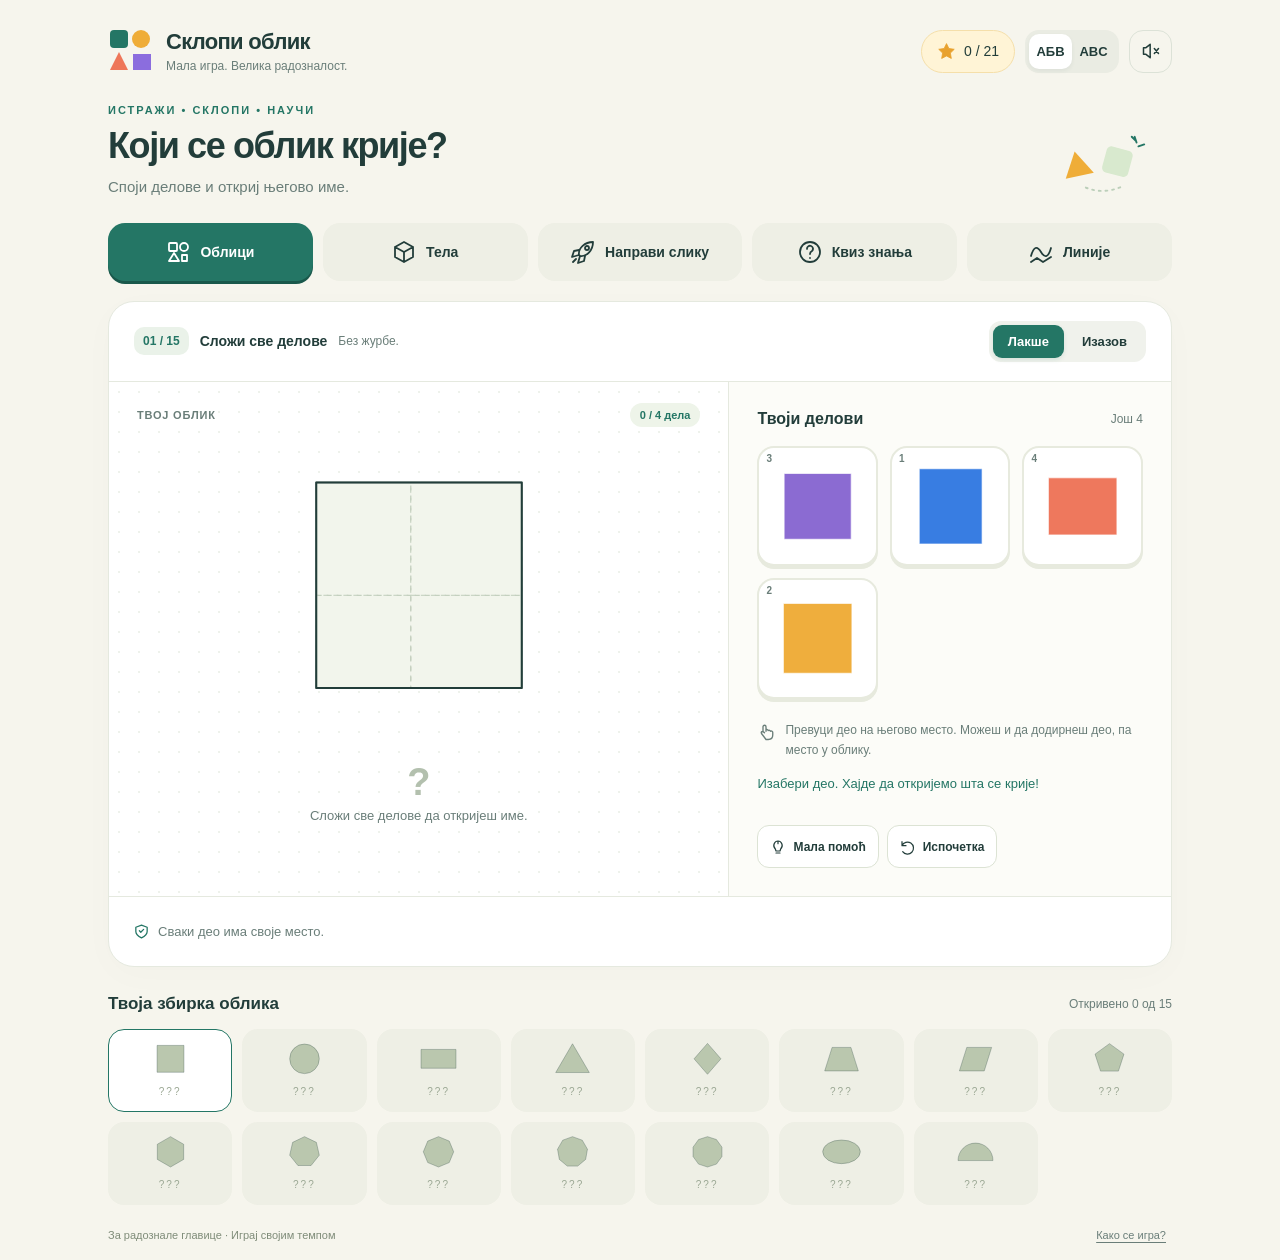
==== Sklopi_oblik-new.html @ e2ea2c1a "Add files via upload" ====
<!doctype html>
<html lang="sr-Cyrl">
<head>
  <meta charset="utf-8">
  <meta name="viewport" content="width=device-width,initial-scale=1,viewport-fit=cover">
  <meta name="theme-color" content="#f6f5ed">
  <meta name="description" content="Geometrijska igra na srpskom: 15 oblika, 6 tela, 110 slika za slaganje, igre sa linijama, crtanje i kviz znanja. Za telefon i računar.">
  <title>Sklopi oblik · Oblici, tela, linije i kviz</title>
  <style>
    :root{--ink:#223d3a;--muted:#6a7e79;--paper:#f6f5ed;--teal:#247665;--line:#e5e9df;--gold:#efad38;--white:#fff;--radius:26px;font-family:"Trebuchet MS",Arial,sans-serif;color:var(--ink);background:var(--paper);font-synthesis:none}
    *{box-sizing:border-box}body{margin:0;min-width:280px}button{font:inherit;cursor:pointer;color:inherit;border:0;-webkit-tap-highlight-color:transparent}button:disabled{cursor:default}button:focus-visible,[role="button"]:focus-visible{outline:3px solid #286cea;outline-offset:4px}button,input{-webkit-touch-callout:none}svg{overflow:visible}h1,h2,h3,p{margin:0}button svg{flex-shrink:0}.icon{width:20px;height:20px;fill:none;stroke:currentColor;stroke-width:1.8;stroke-linecap:round;stroke-linejoin:round}.shell{width:min(1120px,100%);margin:auto;padding:28px 28px 18px}.topbar{display:flex;align-items:center;gap:16px;justify-content:space-between}.brand{display:flex;align-items:center;gap:12px}.brand-mark{width:46px;height:46px}.brand strong{display:block;font-size:22px;letter-spacing:-.7px}.brand span{display:block;font-size:12px;color:var(--muted);margin-top:4px}.top-controls{display:flex;align-items:center;gap:10px}.collection-counter{display:flex;align-items:center;gap:8px;font-size:14px;background:#fff4d6;border:1px solid #f5dfaa;border-radius:30px;padding:11px 15px;white-space:nowrap}.collection-counter svg{width:19px;height:19px;fill:#e8a12e;stroke:#e8a12e}.language{display:flex;background:#eaece3;padding:4px;border-radius:14px}.language button{background:transparent;border-radius:10px;min-height:35px;min-width:43px;font-size:13px;font-weight:bold}.language button[aria-pressed="true"]{background:white;box-shadow:0 2px 4px #243e3910}.icon-btn{width:43px;height:43px;display:inline-flex;align-items:center;justify-content:center;background:transparent;border:1px solid #dce2d7;border-radius:14px}.icon-btn:hover{background:#e9ede2}.intro{display:flex;justify-content:space-between;align-items:flex-end;gap:20px;padding:30px 0 24px}.eyebrow{font-size:11px;font-weight:bold;text-transform:uppercase;letter-spacing:2px;color:var(--teal);margin-bottom:9px}.intro h1{font-size:36px;line-height:1.15;letter-spacing:-1.4px;font-weight:800}.intro p{font-size:15px;line-height:1.5;color:var(--muted);margin-top:10px}.small-doodle{width:112px;height:67px;margin-right:12px}.game{background:var(--white);border:1px solid var(--line);border-radius:var(--radius);box-shadow:0 8px 36px #23423805;overflow:hidden}.game-toolbar{display:flex;align-items:center;justify-content:space-between;gap:16px;padding:19px 25px;border-bottom:1px solid var(--line)}.level-info{display:flex;align-items:center;gap:11px;font-size:14px;font-weight:bold}.level-number{background:#eaf2e9;border-radius:10px;padding:7px 9px;font-size:12px;color:var(--teal)}.level-info span:last-child{color:var(--muted);font-size:12px;font-weight:normal}.difficulty{display:flex;background:#f0f2ec;padding:4px;border-radius:12px;gap:3px}.difficulty button{border-radius:9px;font-size:13px;padding:9px 15px;background:transparent;font-weight:bold}.difficulty button[aria-pressed="true"]{background:var(--teal);color:white;box-shadow:0 2px 4px #24766520}.play-grid{display:grid;grid-template-columns:1.4fr 1fr;min-height:434px}.board-side{position:relative;display:flex;align-items:center;flex-direction:column;padding:21px 28px 17px;background-image:radial-gradient(#c2cfb844 1px,transparent 1px);background-size:20px 20px}.board-top{align-self:stretch;display:flex;align-items:center;justify-content:space-between;font-size:11px;color:var(--muted);font-weight:bold;letter-spacing:.8px;text-transform:uppercase}.placed-count{letter-spacing:0;text-transform:none;color:var(--teal);background:#eef4e9;padding:6px 10px;border-radius:20px}.board-svg{display:block;width:min(100%,370px);height:auto;aspect-ratio:360/310;margin-top:4px;touch-action:none;user-select:none;-webkit-user-select:none;transition:transform .25s}.board-svg.solved{transform:scale(1.02)}.target-outline{fill:#f4f6ef;stroke:#93a59a;stroke-width:2;stroke-linejoin:round;vector-effect:non-scaling-stroke}.slot{stroke:#c4d0bf;stroke-width:1.3;stroke-dasharray:5 5;fill:#edf2e555;vector-effect:non-scaling-stroke;cursor:pointer;transition:fill .15s,stroke .15s}.slot.challenge{fill:transparent;stroke:transparent}.slot.hinted{fill:#ffd77666;stroke:#e0a02a;stroke-width:2.8;stroke-dasharray:5 4;animation:hintPulse .8s ease-in-out infinite}.slot:focus-visible{stroke:#286cea;stroke-width:3;stroke-dasharray:0;fill:#cce0fc70;outline:none}.placed-piece{stroke:#fff;stroke-width:1.8;stroke-linejoin:round;vector-effect:non-scaling-stroke;animation:tilePop .23s ease-out;pointer-events:none}.finished-outline{fill:none;stroke:var(--ink);stroke-width:2;stroke-linejoin:round;vector-effect:non-scaling-stroke;pointer-events:none}.reveal{min-height:91px;display:flex;align-items:center;justify-content:center;flex-direction:column;width:100%;text-align:center;gap:6px;padding:3px 0 4px}.reveal .question{font-size:38px;color:#b3c0ae;font-weight:bold;line-height:1}.reveal p{font-size:13px;color:var(--muted);line-height:1.4;max-width:310px}.reveal h2{font-size:28px;letter-spacing:1px;line-height:1.2;animation:reveal .35s ease-out}.reveal .bravo{color:var(--teal);font-size:12px;font-weight:bold}.tray-side{padding:24px;background:#fcfcf8;border-left:1px solid var(--line);display:flex;flex-direction:column}.tray-heading{display:flex;align-items:center;justify-content:space-between;gap:8px;margin-bottom:18px}.tray-heading h2{font-size:16px}.tray-heading span{font-size:12px;color:var(--muted)}.pieces{display:grid;grid-template-columns:repeat(3,minmax(0,1fr));gap:12px;align-content:start}.piece-card{position:relative;display:flex;align-items:center;justify-content:center;min-width:0;aspect-ratio:1;min-height:80px;background:#fff;border:2px solid #e7eade;border-radius:17px;box-shadow:0 3px 0 #e7eade;touch-action:none;user-select:none;-webkit-user-select:none;transition:border-color .15s,box-shadow .15s,transform .15s}.piece-card:hover{transform:translateY(-2px);border-color:#afc4ad}.piece-card.selected{border-color:var(--teal);box-shadow:0 0 0 3px #24766515}.piece-card.placed{border-style:dashed;background:#f1f4ec;box-shadow:none;opacity:.62}.piece-card.placed svg{width:28px;height:28px;color:var(--teal)}.piece-card svg{width:74%;height:74%;overflow:visible;pointer-events:none}.piece-label{position:absolute;left:7px;top:5px;font-size:10px;color:#a6b2a1}.tray-instruction{display:flex;align-items:flex-start;gap:10px;color:var(--muted);font-size:12px;line-height:1.65;margin-top:22px}.tray-instruction svg{margin-top:2px;width:18px;height:18px;flex-shrink:0}.live-message{font-size:13px;line-height:1.45;color:var(--teal);min-height:40px;margin-top:15px}.tray-actions{display:flex;align-items:center;gap:8px;margin-top:auto;padding-top:10px}.secondary{display:flex;align-items:center;justify-content:center;gap:7px;background:white;border:1px solid #dce3d4;border-radius:12px;padding:11px 12px;font-size:12px;font-weight:bold;min-height:43px}.secondary:hover{background:#f0f5e9}.secondary:disabled{opacity:.45}.secondary .icon{width:16px;height:16px}.next{display:flex;align-items:center;justify-content:center;gap:10px;font-weight:bold;color:white;background:var(--teal);border-radius:13px;padding:13px 19px;font-size:14px;box-shadow:0 3px 0 #19584b}.next:hover{background:#1b6656}.next[hidden]{display:none}.next:active{transform:translateY(2px);box-shadow:0 1px 0 #19584b}.game-bottom{display:flex;align-items:center;justify-content:space-between;padding:14px 24px;border-top:1px solid var(--line);gap:16px;min-height:70px}.game-bottom p{font-size:13px;color:var(--muted);display:flex;align-items:center;gap:8px}.game-bottom p .icon{width:17px;height:17px;color:var(--teal)}.collection{padding-top:27px}.collection-title{display:flex;align-items:center;justify-content:space-between;gap:15px;margin-bottom:15px}.collection-title h2{font-size:17px}.collection-title p{font-size:12px;color:var(--muted)}.shape-list{display:grid;grid-template-columns:repeat(8,minmax(0,1fr));gap:10px}.shape-button{background:#eeefe5;border:1.5px solid transparent;border-radius:16px;padding:10px 5px 9px;display:flex;flex-direction:column;align-items:center;gap:7px;position:relative;min-width:0;min-height:83px;transition:background .15s,border-color .15s,transform .15s}.shape-button:hover{background:#e4eadd;transform:translateY(-2px)}.shape-button.current{background:#fff;border-color:var(--teal)}.shape-button.completed{background:#e9f1e5}.shape-button .mini-shape{width:40px;height:35px;overflow:visible}.shape-button .shape-label{font-size:11px;white-space:nowrap}.shape-button:not(.completed) .shape-label{color:#9aa793;letter-spacing:2px}.shape-check{position:absolute;right:6px;top:5px;width:13px;height:13px;color:var(--teal)}footer{display:flex;align-items:center;justify-content:space-between;gap:12px;font-size:11px;color:#7f8c79;padding:23px 0 0}footer button{background:transparent;color:var(--muted);font-size:11px;text-decoration:underline;text-underline-offset:3px}.drag-ghost{position:fixed;pointer-events:none;z-index:50;filter:drop-shadow(0 9px 8px #263c3825);opacity:.96;will-change:left,top}.drag-ghost svg{display:block;width:100%;height:100%;overflow:visible}.confetti{position:fixed;z-index:60;pointer-events:none;inset:0;overflow:hidden}.confetti i{position:absolute;top:-25px;width:9px;height:15px;border-radius:3px;animation:confettiFall 1.7s ease-in forwards;opacity:0}dialog{border:1px solid var(--line);border-radius:24px;padding:26px;width:min(430px,calc(100% - 32px));color:var(--ink);background:var(--paper);box-shadow:0 25px 70px #20372e30}dialog::backdrop{background:#203d3955;backdrop-filter:blur(3px)}dialog h2{font-size:23px;letter-spacing:-.5px;margin-bottom:17px}dialog p{font-size:14px;line-height:1.75;color:var(--muted);margin-bottom:13px}dialog strong{color:var(--ink)}dialog .next{width:100%;margin-top:19px}.sr-only{position:absolute;width:1px;height:1px;padding:0;margin:-1px;overflow:hidden;clip:rect(0,0,0,0);white-space:nowrap;border:0}[hidden]{display:none!important}
    @keyframes tilePop{from{opacity:.4}to{opacity:1}}@keyframes reveal{from{opacity:0;transform:translateY(7px)}to{opacity:1;transform:translateY(0)}}@keyframes hintPulse{50%{fill:#ffc14c99}}@keyframes confettiFall{0%{opacity:1;transform:translateY(0) rotate(0)}90%{opacity:1}100%{opacity:0;transform:translateY(100vh) rotate(440deg)}}
    @media(min-width:940px){.pieces{grid-template-columns:repeat(3,minmax(0,1fr))}.tray-side{padding:28px}.piece-card{min-height:90px}}
    @media(max-width:820px){.shell{padding:20px 20px 16px}.intro h1{font-size:30px}.play-grid{grid-template-columns:1.25fr 1fr}.board-side{padding:17px 18px 12px}.tray-side{padding:20px 18px}.pieces{grid-template-columns:repeat(2,minmax(0,1fr));gap:10px}.piece-card{max-height:88px;min-height:70px}.tray-instruction{margin-top:17px}.shape-list{grid-template-columns:repeat(5,minmax(0,1fr))}.shape-label{font-size:10px}}
    @media(max-width:590px){.shell{padding:16px 12px 14px}.topbar{gap:8px;align-items:center}.brand{gap:8px}.brand-mark{width:35px;height:35px}.brand strong{font-size:18px}.brand span{font-size:10px}.top-controls{gap:5px}.collection-counter{display:none}.language{padding:3px;border-radius:11px}.language button{font-size:11px;min-width:32px;min-height:30px}.icon-btn{width:35px;height:36px;border-radius:11px}.intro{padding:22px 3px 18px;gap:8px}.intro h1{font-size:27px;letter-spacing:-.8px}.intro p{font-size:12px;margin-top:8px}.eyebrow{font-size:9px;margin-bottom:7px;letter-spacing:1.5px}.small-doodle{width:65px;height:52px;margin:0;flex-shrink:0}.game{border-radius:21px}.game-toolbar{padding:13px 13px;gap:6px}.level-info{font-size:12px;gap:7px}.level-info span:last-child{display:none}.level-number{font-size:10px;padding:6px 7px}.difficulty button{font-size:11px;padding:8px 10px}.play-grid{grid-template-columns:1fr;min-height:0}.board-side{padding:10px 17px 4px}.board-top{font-size:9px}.placed-count{font-size:10px;padding:4px 8px}.board-svg{width:min(100%,300px);margin-top:-4px}.reveal{min-height:76px;padding-bottom:8px}.reveal h2{font-size:24px}.reveal p{font-size:11px;max-width:285px}.reveal .question{font-size:29px}.reveal .bravo{font-size:11px}.tray-side{padding:13px 13px 11px;border-left:0;border-top:1px solid var(--line)}.tray-heading{margin-bottom:11px}.tray-heading h2{font-size:13px}.tray-heading span{font-size:10px}.pieces{grid-template-columns:repeat(4,minmax(0,1fr));gap:8px}.pieces.six{grid-template-columns:repeat(3,minmax(0,1fr))}.piece-card{min-height:58px;max-height:78px;border-radius:13px;aspect-ratio:1.15}.pieces.six .piece-card{aspect-ratio:1.6;max-height:66px}.piece-card svg{width:71%;height:71%}.tray-instruction{display:none}.live-message{font-size:11px;min-height:28px;margin-top:11px}.tray-actions{padding-top:0;margin-top:0}.secondary{min-height:35px;font-size:11px;padding:8px 11px}.game-bottom{min-height:53px;padding:10px 13px}.game-bottom p{font-size:11px}.next{padding:11px 14px;font-size:12px}.collection{padding:21px 2px 0}.collection-title{gap:7px;margin-bottom:12px}.collection-title h2{font-size:14px}.collection-title p{font-size:10px}.shape-list{grid-template-columns:repeat(5,minmax(0,1fr));gap:6px}.shape-button{border-radius:12px;min-height:72px;padding:9px 1px 8px;gap:5px}.shape-button .mini-shape{width:31px;height:29px}.shape-button .shape-label{font-size:8px}.shape-check{width:10px;height:10px;right:4px;top:4px}footer{padding-top:19px;font-size:9px}footer button{font-size:10px}}
    @media(prefers-reduced-motion:reduce){*,*::before,*::after{animation:none!important;transition:none!important}.confetti{display:none}}

    .activity-nav{display:grid;grid-template-columns:repeat(5,minmax(0,1fr));gap:10px;margin-bottom:20px}.activity-button{display:flex;align-items:center;justify-content:center;gap:10px;min-height:58px;background:#eeefe5;border:1.5px solid transparent;border-radius:17px;font-size:14px;font-weight:bold;transition:background .15s,transform .15s}.activity-button .icon{width:24px;height:24px}.activity-button:hover{background:#e3e9dc;transform:translateY(-2px)}.activity-button[aria-pressed="true"]{background:var(--teal);color:white;box-shadow:0 3px 0 #19584b}.toolbar-right{display:flex;align-items:center;gap:10px}.mix-button{background:#fff5da;border-color:#efdfaf;color:#805e22}.shape-list{grid-template-columns:repeat(8,minmax(0,1fr))}.shape-button .mini-shape{width:43px;height:39px}.shape-button .shape-label{white-space:normal;text-align:center;font-size:10px;line-height:1.25}.picture-goal{border:1px solid #e0e7d9;background:#eef3e9;border-radius:14px;padding:8px 13px;display:flex;gap:10px;align-items:center;justify-content:space-between;margin-bottom:15px;font-size:12px;font-weight:bold;color:var(--teal)}.goal-art{width:84px;height:72px;flex-shrink:0;display:block}.picture-goal.concealed:not(.show-goal) .goal-art{display:none}.picture-goal:not(.concealed) #previewToggle{display:none}.picture-goal.concealed [data-text="preview"]{display:none}.picture-goal.show-goal{flex-wrap:wrap}.picture-goal .secondary{font-size:11px;min-height:33px;padding:7px 10px}.named-pieces .piece-card{padding-bottom:20px;min-height:90px;aspect-ratio:1.15}.part-name{position:absolute;bottom:6px;left:2px;right:2px;font-size:9px;font-weight:bold;text-align:center;line-height:1.2;color:#6b7b64}.piece-label{color:#6a7e79;font-weight:bold}.picture-board .target-outline{fill:#e8eee3;stroke:none}.picture-board .finished-outline{display:none}.piece-card.placed .part-name{display:none}.board-side:has(.picture-board) .reveal{min-height:109px}.reveal p{max-width:360px}.activity-button:focus-visible{outline-offset:3px}.quiz-panel{background:white;border:1px solid var(--line);border-radius:26px;overflow:hidden;box-shadow:0 8px 36px #23423805}.quiz-toolbar{padding:20px 27px;display:flex;align-items:center;justify-content:space-between;gap:12px;font-size:14px;font-weight:bold}.quiz-score{font-size:12px;font-weight:normal;color:var(--muted)}.quiz-meter-track{height:5px;background:#edf1e7}.quiz-meter{height:100%;width:0;background:var(--teal);transition:width .2s}.quiz-body{padding:30px 32px 25px}.quiz-question{font-size:24px;line-height:1.4;letter-spacing:-.5px;max-width:760px;margin:auto;text-align:center}.quiz-question:focus{outline:none}.quiz-workspace{display:grid;grid-template-columns:260px 1fr;gap:36px;align-items:center;max-width:820px;margin:25px auto}.quiz-illustration{padding:18px;border:1px solid #e5ebde;border-radius:24px;background:radial-gradient(#c2cfb844 1px,transparent 1px) 0 0/18px 18px #f6f8f1}.quiz-illustration svg{width:100%;height:auto;display:block;aspect-ratio:360/310}.quiz-workspace:has(.quiz-illustration[hidden]){grid-template-columns:1fr;max-width:650px}.quiz-options{display:grid;gap:11px}.quiz-option{background:#fbfcf8;display:flex;align-items:center;gap:12px;border:2px solid #e4e9dc;border-radius:14px;text-align:left;padding:14px 15px;font-weight:bold;font-size:14px;min-height:60px;line-height:1.35}.quiz-option:hover:not(:disabled){border-color:var(--teal);background:#f0f5e9}.answer-letter{display:flex;align-items:center;justify-content:center;width:29px;height:29px;border-radius:9px;flex-shrink:0;color:#809274;background:#edf1e5;font-size:12px}.quiz-option.tried{background:#fff6ed;border-color:#ead6c1;color:#897360}.quiz-option.correct{background:#eaf5e7;border-color:#73a787}.quiz-option.correct .answer-letter{color:white;background:var(--teal)}.quiz-option .icon{margin-left:auto;color:var(--teal)}.quiz-feedback,.quiz-hint-text{max-width:820px;margin:12px auto 0;border-radius:14px;padding:14px 18px;font-size:14px;line-height:1.65;color:#806339;background:#fff6e4;border:1px solid #f0dfb8}.quiz-feedback.success{color:#275a47;background:#edf6e8;border-color:#d1e5c7}.quiz-hint-text{color:#5d7155;background:#f4f7ee;border-color:#e0e8d5}.quiz-actions{display:flex;justify-content:space-between;gap:15px;max-width:820px;margin:23px auto 0;min-height:44px}.quiz-summary{text-align:center;padding:30px 28px 24px}.quiz-medal{display:flex;align-items:center;justify-content:center;background:#fff1c7;color:#d39a21;width:80px;height:80px;border-radius:50%;font-size:45px;margin:0 auto 22px;box-shadow:0 0 0 7px #fff9e9}.quiz-summary h2{font-size:28px;letter-spacing:-.7px}.quiz-result{font-size:70px;font-weight:bold;color:var(--teal);letter-spacing:-3px;margin-top:17px;line-height:1.3}.quiz-result span{font-size:28px;color:#a3b39a;letter-spacing:0}.quiz-summary p{font-size:14px;line-height:1.6;color:var(--muted)}.quiz-reassurance{max-width:390px;margin:17px auto}.quiz-summary small{font-size:12px;color:var(--teal)}.quiz-new{margin:3px auto 28px}.quiz-note{padding:18px 24px;text-align:center;font-size:11px;color:var(--muted);line-height:1.5;border-top:1px solid var(--line);background:#fcfcf8}
    @media(max-width:820px){.activity-nav{gap:8px}.activity-button{font-size:12px;gap:7px;min-height:54px}.shape-list{grid-template-columns:repeat(5,minmax(0,1fr))}.toolbar-right{gap:7px}.mix-button{font-size:11px;padding:9px 10px}.quiz-workspace{grid-template-columns:210px 1fr;gap:22px}.quiz-body{padding:27px 24px 24px}.quiz-question{font-size:22px}}
    @media(max-width:590px){.activity-nav{grid-template-columns:repeat(2,minmax(0,1fr));gap:7px;margin-bottom:14px}.activity-button{min-height:45px;border-radius:13px;justify-content:flex-start;padding:10px 14px;font-size:12px}.activity-button .icon{width:20px;height:20px}.game-toolbar{flex-wrap:wrap;row-gap:10px}.toolbar-right{margin-left:auto}.mix-button{min-height:34px;font-size:10px;padding:8px 9px}.picture-goal{padding:6px 11px;margin-bottom:10px;font-size:11px}.goal-art{width:64px;height:52px}.named-pieces .piece-card{min-height:72px;max-height:85px;padding-bottom:18px;aspect-ratio:1.3}.part-name{font-size:8px;bottom:6px}.named-pieces .piece-card svg{height:66%;width:70%}.board-side:has(.picture-board) .reveal{min-height:99px}.reveal p{font-size:11px}.shape-button .shape-label{font-size:8px}.shape-button .mini-shape{width:33px;height:30px}.quiz-panel{border-radius:21px}.quiz-toolbar{padding:16px 16px;font-size:12px}.quiz-score{font-size:10px}.quiz-body{padding:22px 15px 18px}.quiz-question{font-size:19px;letter-spacing:-.3px;line-height:1.4}.quiz-workspace{grid-template-columns:1fr;gap:18px;margin:18px auto}.quiz-illustration{width:180px;margin:auto;padding:11px;border-radius:18px}.quiz-options{grid-template-columns:repeat(2,minmax(0,1fr));gap:8px}.quiz-option{padding:10px 8px;min-height:67px;gap:7px;font-size:11px;align-items:flex-start}.answer-letter{width:23px;height:23px;font-size:10px;border-radius:7px}.quiz-option .icon{width:16px;height:16px}.quiz-option>span:nth-child(2){align-self:center;min-width:0}.quiz-feedback,.quiz-hint-text{font-size:12px;padding:12px 14px;line-height:1.6}.quiz-actions{margin-top:18px}.quiz-summary{padding:24px 19px 20px}.quiz-summary h2{font-size:23px}.quiz-summary p{font-size:12px}.quiz-result{font-size:62px}.quiz-note{font-size:10px;padding:13px}.intro{padding-top:20px;padding-bottom:17px}}
    @media(max-width:340px){.quiz-options{grid-template-columns:1fr}.quiz-option{min-height:49px}.activity-button{font-size:11px;padding:9px 10px;gap:7px}.difficulty button{padding:8px}.brand span{max-width:122px}.named-pieces .part-name{font-size:7px}}

    .library-controls{display:flex;align-items:center;gap:12px;flex-wrap:wrap;margin:0 0 17px}.library-controls select{font:inherit;font-size:13px;min-height:43px;max-width:100%;border:1px solid #dce3d4;border-radius:12px;padding:9px 32px 9px 14px;color:var(--ink);background:white}.library-controls p{margin-left:auto;font-size:12px;color:var(--muted)}.library-controls [aria-pressed="true"]{background:var(--teal);color:white}.picture-kind{font-size:9px;color:var(--teal);letter-spacing:0}.shape-button:has(.picture-mini){min-height:119px;gap:5px}.shape-button .picture-mini{width:66px;height:57px}.shape-button:has(.picture-mini) .shape-label{white-space:normal;line-height:1.35;letter-spacing:0;min-height:26px;display:flex;align-items:center;justify-content:center;text-align:center;font-size:10px}.more-pictures{margin:18px auto 0}.picture-library select:focus-visible{outline:3px solid #286cea;outline-offset:3px}@media(max-width:590px){.shape-list:has(.picture-mini){grid-template-columns:repeat(3,minmax(0,1fr))}.library-controls{gap:8px}.library-controls select{font-size:12px;flex:1;min-width:125px}.library-controls .secondary{font-size:10px;flex:1}.library-controls p{width:100%;margin-left:0}.shape-button:has(.picture-mini){min-height:115px}.shape-button .picture-mini{width:63px;height:54px}.shape-button:has(.picture-mini) .shape-label{font-size:9px}}

    .lines-panel{background:white;border:1px solid var(--line);border-radius:26px;overflow:hidden;box-shadow:0 8px 36px #23423805}.line-tabs{display:grid;grid-template-columns:repeat(3,minmax(0,1fr));gap:8px;padding:18px 22px;border-bottom:1px solid var(--line);background:#fcfcf8}.line-tab{min-height:48px;background:#edf0e6;border-radius:13px;font-size:14px;font-weight:bold;display:flex;align-items:center;justify-content:center;gap:9px}.line-tab[aria-pressed="true"]{background:var(--teal);color:white}.line-tab .icon{width:20px;height:20px}.line-quiz-toolbar{display:flex;justify-content:space-between;gap:12px;padding:22px 28px 0;font-size:13px}.line-quiz-toolbar span{color:var(--muted);font-size:12px}.line-recognition-body{padding:20px 28px}.line-question{font-size:23px;line-height:1.4;text-align:center;letter-spacing:-.4px}.line-question:focus{outline:none}.line-recognition-grid{display:grid;grid-template-columns:270px 1fr;gap:32px;align-items:center;max-width:830px;margin:23px auto}.line-example{border-radius:22px;background:radial-gradient(#b6c7b555 1px,transparent 1px) 0 0/20px 20px #f4f7ed;border:1px solid #e3e9db;padding:12px}.line-example svg{display:block;width:100%;height:auto;aspect-ratio:360/310}.line-quiz-options{display:grid;gap:10px}.line-quiz-options .quiz-option{justify-content:center;text-align:center}.line-quiz-actions{display:flex;justify-content:space-between;gap:14px;max-width:830px;margin:auto}.line-feedback{margin:0 22px 20px;padding:13px 17px;font-size:14px;line-height:1.6;border-radius:13px;border:1px solid #f0dfb8;color:#806339;background:#fff6e4}.line-feedback.success{background:#edf6e8;border-color:#d1e5c7;color:#275a47}.line-quiz-done{padding:30px;text-align:center}.line-medal{font-size:42px;color:#d39a21;margin-bottom:12px}.line-quiz-done h2{font-size:25px;margin-bottom:15px}.line-quiz-done strong{font-size:55px;color:var(--teal)}.line-quiz-done p{font-size:14px;color:var(--muted);margin:12px auto;max-width:430px;line-height:1.6}.line-new-round{margin:0 auto 24px}.line-task-header{display:flex;justify-content:space-between;align-items:center;padding:20px 25px 0;gap:15px}.line-task-header h2{font-size:20px;line-height:1.4}.line-task-header span{font-size:12px;color:var(--teal);white-space:nowrap;background:#eef4e9;border-radius:20px;padding:8px 12px}.line-connect-body{display:grid;grid-template-columns:1.3fr 1fr;gap:28px;padding:24px 28px;align-items:center}.line-board{width:100%;height:auto;aspect-ratio:360/310;display:block;touch-action:none;user-select:none;-webkit-user-select:none;overflow:hidden;border:1px solid #e0e7d9;border-radius:22px;background:radial-gradient(#b6c7b555 1px,transparent 1px) 0 0/20px 20px #f6f8f1}.line-board:focus-visible{outline:3px solid #286cea;outline-offset:4px}.connect-node{cursor:pointer}.connect-node circle:last-of-type{fill:#879d87;stroke:white;stroke-width:2}.connect-node.current circle:last-of-type{fill:#ee785d;stroke:#fff1cc;stroke-width:5}.connect-node.armed circle:last-of-type{fill:var(--gold)}.connect-node text{font:600 15px "Trebuchet MS",Arial,sans-serif;fill:var(--ink);pointer-events:none}.connect-node:focus-visible{outline:none}.connect-node:focus-visible circle:last-of-type{stroke:#286cea;stroke-width:4}.line-connect-note{line-height:1.7;font-size:15px}.line-connect-note .next{margin-top:23px}.line-connect-note p{color:var(--muted);margin-top:15px;font-size:12px}.line-draw-body{display:grid;grid-template-columns:1.3fr 1fr;gap:25px;padding:24px 28px}.line-draw-caption{color:var(--muted);font-size:12px;line-height:1.65;margin-top:14px}.draw-controls{display:flex;flex-direction:column;gap:17px;min-width:0}.draw-controls h3{font-size:13px;margin-bottom:8px}.line-task-hint{font-size:14px;line-height:1.65;color:var(--muted);padding:13px 15px;background:#fff8e7;border:1px solid #f2e7c6;border-radius:13px}.line-tools{display:grid;grid-template-columns:repeat(2,minmax(0,1fr));gap:8px}.line-tools button{background:#f1f4eb;border:1.5px solid #dfe6d8;border-radius:12px;font-size:13px;font-weight:bold;padding:10px;min-height:45px}.line-tools button[aria-pressed="true"]{background:var(--teal);color:white;border-color:var(--teal)}.line-colors{display:flex;gap:12px;align-items:center}.line-colors button{width:43px;height:43px;background:var(--swatch);border:6px solid white;border-radius:50%;box-shadow:0 0 0 1px #dce3d4}.line-colors button[aria-pressed="true"]{box-shadow:0 0 0 3px var(--ink)}.draw-edit-actions{display:grid;grid-template-columns:repeat(2,minmax(0,1fr));gap:8px}.draw-main-actions{display:flex;gap:9px;flex-wrap:wrap;margin-top:auto}.draw-main-actions .next{flex:1;min-width:135px;flex-basis:100%}.draw-main-actions .secondary{flex:1}.draw-edit-actions .secondary{min-height:44px}.line-bottom{padding:15px 22px 18px;border-top:1px solid var(--line);background:#fcfcf8}.line-stats{font-size:11px;color:var(--muted);text-align:center;margin-bottom:14px}.line-bottom summary{font-size:13px;font-weight:bold;cursor:pointer;color:var(--teal)}.line-guide{display:grid;grid-template-columns:repeat(3,minmax(0,1fr));gap:12px;margin-top:15px}.line-guide article{padding:12px;background:#f0f4e9;border-radius:12px}.line-guide strong{font-size:12px}.line-guide p{font-size:11px;line-height:1.65;color:var(--muted);margin-top:6px}
    @media(max-width:820px){.line-recognition-grid{grid-template-columns:215px 1fr;gap:22px}.line-connect-body,.line-draw-body{grid-template-columns:1.15fr 1fr;gap:18px;padding:20px}.line-task-header h2{font-size:18px}.line-task-hint{font-size:12px}.line-connect-note{font-size:13px}.line-question{font-size:21px}}
    @media(max-width:590px){.activity-button[data-activity="lines"]{grid-column:1/-1;justify-content:center}.lines-panel{border-radius:21px}.line-tabs{gap:6px;padding:12px}.line-tab{min-height:48px;font-size:11px;gap:5px;padding:8px 4px}.line-tab .icon{width:17px;height:17px}.line-quiz-toolbar{padding:18px 16px 0;font-size:12px}.line-quiz-toolbar span{font-size:10px}.line-recognition-body{padding:18px 15px}.line-question{font-size:19px}.line-recognition-grid{grid-template-columns:1fr;gap:18px;margin:19px auto}.line-example{width:210px;max-width:100%;margin:auto;padding:8px}.line-quiz-options{grid-template-columns:repeat(2,minmax(0,1fr));gap:8px}.line-quiz-options .quiz-option{font-size:12px;align-items:center;min-height:68px}.line-connect-body,.line-draw-body{grid-template-columns:1fr;padding:18px 15px;gap:19px}.line-connect-note .next{width:100%;margin-top:15px}.line-connect-note p{margin-top:10px}.line-connect-note{font-size:13px}.line-task-header{padding:18px 16px 0;gap:10px;align-items:flex-start}.line-task-header h2{font-size:17px}.line-task-header span{font-size:10px;padding:6px 8px}.line-board{max-width:440px;margin:auto;border-radius:18px}.line-draw-caption{font-size:11px}.line-feedback{margin:0 15px 17px;font-size:12px;padding:12px 13px}.line-guide{grid-template-columns:repeat(2,minmax(0,1fr));gap:8px}.line-guide article{padding:10px}.line-quiz-done{padding:23px 16px}.line-quiz-done h2{font-size:22px}.line-quiz-done p{font-size:12px}.line-bottom{padding:15px}.line-stats{font-size:10px}.line-tools{grid-template-columns:repeat(4,minmax(0,1fr))}.line-tools button{font-size:11px;padding:9px 3px}.draw-controls{gap:15px}.draw-edit-actions .secondary{font-size:11px}}
    @media(max-width:340px){.line-tab .icon{display:none}.line-quiz-options{grid-template-columns:1fr}.line-quiz-options .quiz-option{min-height:47px}.line-task-header{flex-wrap:wrap}.line-tools{grid-template-columns:repeat(2,minmax(0,1fr))}}
  </style>
</head>
<body>
  <div class="shell">
    <header class="topbar">
      <div class="brand">
        <svg class="brand-mark" viewBox="0 0 46 46" aria-hidden="true"><rect x="2" y="2" width="18" height="18" rx="4" fill="#247665"/><circle cx="33" cy="11" r="9" fill="#efad38"/><path d="M2 42 11 24 20 42Z" fill="#ee7659"/><path d="M25 26H43V42H25Z" rx="3" fill="#8b6dde"/></svg>
        <div><strong data-text="brand">Склопи облик</strong><span data-text="brandSub">Мала игра. Велика радозналост.</span></div>
      </div>
      <div class="top-controls">
        <div class="collection-counter"><svg viewBox="0 0 24 24" aria-hidden="true"><path d="m12 2 3 6.2 6.8 1-4.9 4.8 1.2 6.8-6.1-3.2-6.1 3.2 1.2-6.8L2.2 9.2l6.8-1Z"/></svg><span id="topProgress">0 / 15</span></div>
        <div class="language" role="group" aria-label="Писмо"><button id="cyr" aria-pressed="true" title="Ћирилица">АБВ</button><button id="lat" aria-pressed="false" title="Latinica">ABC</button></div>
        <button id="soundButton" class="icon-btn" aria-label="Укључи звук" aria-pressed="false"></button>
      </div>
    </header>
    <section class="intro">
      <div><div class="eyebrow" data-text="eyebrow">ИСТРАЖИ • СКЛОПИ • НАУЧИ</div><h1 data-text="heading">Који се облик крије?</h1><p data-text="subtitle">Споји делове и откриј његово име.</p></div>
      <svg class="small-doodle" viewBox="0 0 112 70" aria-hidden="true"><path d="m13 46 15-26 15 26Z" fill="#efad38" transform="rotate(-12 28 33)"/><rect x="56" y="17" width="28" height="28" rx="5" fill="#d8e9ce" transform="rotate(15 70 31)"/><path d="m88 5 2 6m8 2-6 2m-3-6-4-4" stroke="#247665" stroke-width="2" stroke-linecap="round"/><path d="M37 58Q56 66 77 56" fill="none" stroke="#bccfba" stroke-width="2" stroke-linecap="round" stroke-dasharray="2 5"/></svg>
    </section>
    <main>
      <nav id="activityNav" class="activity-nav" aria-label="Изабери игру">
        <button class="activity-button" data-activity="figures" aria-pressed="true"><svg class="icon" viewBox="0 0 24 24" aria-hidden="true"><rect x="3" y="3" width="8" height="8" rx="1"/><circle cx="18" cy="7" r="4"/><path d="m3 21 5-8 5 8Zm13-6h5v6h-5Z"/></svg><span data-text="figures">Облици</span></button>
        <button class="activity-button" data-activity="solids" aria-pressed="false"><svg class="icon" viewBox="0 0 24 24" aria-hidden="true"><path d="m12 2 9 5v10l-9 5-9-5V7Zm0 10 9-5M12 12 3 7m9 5v10"/></svg><span data-text="solids">Тела</span></button>
        <button class="activity-button" data-activity="pictures" aria-pressed="false"><svg class="icon" viewBox="0 0 24 24" aria-hidden="true"><path d="M8 15C7 8 14 2 22 2c0 8-6 15-13 14Zm0-5-5 1-2 6 7-2m6 1-1 5-6 2 2-7M5 19l-3 3"/><circle cx="16" cy="8" r="2"/></svg><span data-text="pictures">Направи слику</span></button>
        <button class="activity-button" data-activity="quiz" aria-pressed="false"><svg class="icon" viewBox="0 0 24 24" aria-hidden="true"><path d="M9 9a3 3 0 1 1 5 2c-2 1-2 2-2 3m0 4h.01"/><circle cx="12" cy="12" r="10"/></svg><span data-text="quiz">Квиз знања</span></button>
        <button class="activity-button" data-activity="lines" aria-pressed="false"><svg class="icon" viewBox="0 0 24 24" aria-hidden="true"><path d="M2 16Q6 2 12 12T22 8M2 22l6-4 6 4 8-5"/></svg><span data-text="lines">Линије</span></button>
      </nav>

      <section id="puzzlePanel" class="game" aria-label="Геометријска слагалица">
        <div class="game-toolbar">
          <div class="level-info"><div id="levelNumber" class="level-number">01 / 15</div><strong id="levelTitle">Сложи све делове</strong><span data-text="noRush">Без журбе.</span></div>
          <div class="toolbar-right"><button id="mixButton" class="secondary mix-button" data-text="mix" hidden>Друга слика</button><div class="difficulty" role="group" aria-label="Тежина"><button id="easyButton" aria-pressed="true" data-text="easy">Лакше</button><button id="hardButton" aria-pressed="false" data-text="hard">Изазов</button></div></div>
        </div>
        <div class="play-grid">
          <div class="board-side">
            <div class="board-top"><span data-text="boardLabel">ТВОЈ ОБЛИК</span><span id="placedCount" class="placed-count">0 / 4 дела</span></div>
            <svg id="board" class="board-svg" viewBox="0 0 360 310" aria-label="Постави делове у облик"><path id="targetOutline" class="target-outline"/><g id="targetSlots"></g><g id="placedPieces"></g><path id="finishedOutline" class="finished-outline"/></svg>
            <div id="reveal" class="reveal" aria-live="polite" aria-atomic="true"></div>
          </div>
          <div class="tray-side">
            <div class="tray-heading"><h2 data-text="piecesTitle">Твоји делови</h2><span id="trayRemaining">Још 4</span></div>
            <div id="picturePreview" class="picture-goal" hidden><span data-text="preview">Погледај циљ</span><button id="previewToggle" class="secondary">Погледај циљ</button><svg id="goalImage" class="goal-art" viewBox="0 0 360 310" aria-label="Пример готове слике"></svg></div>
            <div id="pieces" class="pieces" role="group" aria-label="Делови слагалице"></div>
            <p class="tray-instruction"><svg class="icon" viewBox="0 0 24 24" aria-hidden="true"><path d="M8 12V5a2 2 0 0 1 4 0v6m0-2a2 2 0 0 1 3 1m0 0a2 2 0 0 1 3 1m0 0a2 2 0 0 1 3 2v3c0 4-3 6-6 6h-3l-6-8c-1-2 1-4 3-2l1 1"/></svg><span data-text="instruction">Превуци део на његово место. Можеш и да додирнеш део, па место у облику.</span></p>
            <p id="liveMessage" class="live-message" role="status" aria-live="polite"></p>
            <div class="tray-actions"><button id="hintButton" class="secondary"><svg class="icon" viewBox="0 0 24 24" aria-hidden="true"><path d="M8 15c-5-5-1-12 4-12s9 7 4 12l-1 3H9Zm1 6h6m-3-17v3"/></svg><span data-text="hint">Мала помоћ</span></button><button id="restartButton" class="secondary"><svg class="icon" viewBox="0 0 24 24" aria-hidden="true"><path d="M3 10a9 9 0 1 1 1 9M3 4v6h6"/></svg><span data-text="restart">Испочетка</span></button></div>
          </div>
        </div>
        <div class="game-bottom"><p><svg class="icon" viewBox="0 0 24 24" aria-hidden="true"><path d="m9 11 2 2 4-4M12 3l8 3v6c0 5-8 9-8 9s-8-4-8-9V6Z"/></svg><span id="bottomMessage">Сваки део има своје место.</span></p><button id="nextButton" class="next" hidden><span id="nextText">Следећи облик</span><svg class="icon" viewBox="0 0 24 24" aria-hidden="true"><path d="M4 12h16m-6-6 6 6-6 6"/></svg></button></div>
      </section>

      <section id="quizPanel" class="quiz-panel" aria-label="Квиз знања" hidden>
        <div class="quiz-toolbar"><strong id="quizPosition">Питање 1 / 10</strong><span id="quizScore" class="quiz-score">Из првог покушаја: 0</span></div>
        <div id="quizMeterTrack" class="quiz-meter-track" role="progressbar" aria-label="Напредак у квизу" aria-valuemin="0" aria-valuemax="10" aria-valuenow="0"><div id="quizMeter" class="quiz-meter"></div></div>
        <div id="quizBody" class="quiz-body">
          <h2 id="quizQuestion" class="quiz-question" tabindex="-1"></h2>
          <div class="quiz-workspace"><div id="quizIllustration" class="quiz-illustration"></div><div id="quizOptions" class="quiz-options" role="group" aria-labelledby="quizQuestion"></div></div>
          <p id="quizFeedback" class="quiz-feedback" role="status" aria-live="polite" aria-atomic="true" hidden></p>
          <p id="quizHintText" class="quiz-hint-text" hidden></p>
          <div class="quiz-actions"><button id="quizHintButton" class="secondary" data-text="quizHint">Наговештај</button><button id="quizNextButton" class="next" data-text="quizNext" hidden>Следеће питање</button></div>
        </div>
        <div id="quizSummary" class="quiz-summary" hidden></div>
        <button id="quizNewButton" class="next quiz-new" data-text="newQuiz" hidden>Нови квиз</button>
        <p class="quiz-note" id="quizNote" data-text="quizNote">Без журбе и без казне за грешке. Свако питање можеш да покушаш поново.</p>
      </section>
      <section id="linesPanel" class="lines-panel" aria-label="Игре са линијама" hidden>
        <div id="lineTabs" class="line-tabs" role="group" aria-label="Игре са линијама">
          <button class="line-tab" data-line-tab="recognize" aria-pressed="true"><svg class="icon" viewBox="0 0 24 24" aria-hidden="true"><circle cx="10" cy="10" r="6"/><path d="m15 15 6 6"/></svg><span id="lineRecognizeLabel">Препознај</span></button>
          <button class="line-tab" data-line-tab="connect" aria-pressed="false"><svg class="icon" viewBox="0 0 24 24" aria-hidden="true"><circle cx="4" cy="17" r="2"/><circle cx="12" cy="5" r="2"/><circle cx="21" cy="17" r="2"/><path d="m5 15 6-8m2 0 7 8"/></svg><span id="lineConnectLabel">Споји тачке</span></button>
          <button class="line-tab" data-line-tab="draw" aria-pressed="false"><svg class="icon" viewBox="0 0 24 24" aria-hidden="true"><path d="m4 16 12-12 4 4L8 20l-5 1Zm10-10 4 4M3 4q4 0 4 4"/></svg><span id="lineDrawLabel">Нацртај</span></button>
        </div>
        <div id="lineRecognition">
          <div class="line-quiz-toolbar"><strong id="lineQuizPosition"></strong><span id="lineQuizScore"></span></div>
          <div id="lineQuizBody" class="line-recognition-body"><h2 id="lineQuestion" class="line-question" tabindex="-1"></h2><div class="line-recognition-grid"><div id="lineExample" class="line-example"></div><div id="lineQuizOptions" class="line-quiz-options" role="group"></div></div><div class="line-quiz-actions"><button id="lineHint" class="secondary">Помоћ</button><button id="lineQuizNext" class="next" hidden>Следеће питање</button></div></div>
          <div id="lineQuizDone" class="line-quiz-done" hidden></div><button id="lineNewRound" class="next line-new-round" hidden>Нови круг питања</button>
        </div>
        <div id="lineConnection" hidden>
          <div class="line-task-header"><h2 id="connectTitle"></h2><span id="connectCount"></span></div>
          <div class="line-connect-body"><svg id="connectCanvas" class="line-board" viewBox="0 0 360 310" aria-label="Споји тачке"><g id="connectEdges"></g><g id="connectPreview"></g><g id="connectNodes"></g></svg><div class="line-connect-note"><div id="connectInstruction"></div><p data-text="lineConnectNote">Сваки спој две тачке је дуж. Више дужи могу да направе изломљену линију. Прати бројеве!</p><button id="connectNew" class="next">Друга стаза</button></div></div>
        </div>
        <div id="lineDrawing" hidden>
          <div class="line-task-header"><h2 id="drawTask"></h2><span id="drawCount"></span></div>
          <div class="line-draw-body"><div><svg id="drawCanvas" class="line-board" viewBox="0 0 360 310" tabindex="0" aria-label="Табла за цртање"><defs><marker id="drawArrow247665" viewBox="0 0 10 10" refX="5" refY="5" markerWidth="5" markerHeight="5" orient="auto-start-reverse"><path d="M1 1L9 5L1 9Z" fill="#247665"/></marker><marker id="drawArrow387de2" viewBox="0 0 10 10" refX="5" refY="5" markerWidth="5" markerHeight="5" orient="auto-start-reverse"><path d="M1 1L9 5L1 9Z" fill="#387de2"/></marker><marker id="drawArrowee785d" viewBox="0 0 10 10" refX="5" refY="5" markerWidth="5" markerHeight="5" orient="auto-start-reverse"><path d="M1 1L9 5L1 9Z" fill="#ee785d"/></marker></defs><g id="drawingPaths"></g><g id="drawingPending"></g><g id="drawPreview"></g></svg><p id="drawInstruction" class="line-draw-caption"></p></div><div class="draw-controls"><p id="drawTaskHint" class="line-task-hint"></p><div><h3 id="lineToolTitle">Чиме цртамо?</h3><div id="lineToolGroup" class="line-tools" role="group"><button data-line-tool="duz" aria-pressed="true">Дуж</button><button data-line-tool="prava" aria-pressed="false">Права</button><button data-line-tool="kriva" aria-pressed="false">Крива</button><button data-line-tool="izlomljena" aria-pressed="false">Изломљена</button></div></div><div><h3 id="drawColorTitle">Боја</h3><div id="lineColorGroup" class="line-colors" role="group"><button data-line-color="#247665" style="--swatch:#247665" aria-label="Зелена" aria-pressed="true"></button><button data-line-color="#387de2" style="--swatch:#387de2" aria-label="Плава" aria-pressed="false"></button><button data-line-color="#ee785d" style="--swatch:#ee785d" aria-label="Наранџаста" aria-pressed="false"></button></div></div><div class="draw-edit-actions"><button id="drawUndo" class="secondary">Корак назад</button><button id="drawClear" class="secondary">Обриши цртеж</button><button id="drawFinish" class="secondary" hidden>Заврши линију</button><button id="drawClose" class="secondary">Споји крајеве</button></div><div class="draw-main-actions"><button id="drawNew" class="secondary">Други задатак</button><button id="drawFree" class="secondary">Слободно цртање</button><button id="drawCheck" class="next">Провери цртеж</button></div></div></div>
        </div>
        <p id="lineFeedback" class="line-feedback" role="status" aria-live="polite" aria-atomic="true" hidden></p>
        <div class="line-bottom"><p id="lineStats" class="line-stats"></p><details><summary id="lineGuideTitle">Мали подсетник</summary><div id="lineGuide" class="line-guide"></div></details></div>
      </section>
      <section id="collectionSection" class="collection" aria-labelledby="collectionTitle"><div class="collection-title"><h2 id="collectionTitle" data-text="collection">Твоја збирка облика</h2><p id="collectionProgress">Откривено 0 од 15</p></div><div id="pictureLibrary" class="picture-library" hidden><div class="library-controls"><select id="pictureCategory" aria-label="Изабери тему"></select><button id="bodyFilter" class="secondary" aria-pressed="false">Са геометријским телима</button><p id="libraryCount" aria-live="polite"></p></div></div><div id="shapeList" class="shape-list"></div><button id="morePictures" class="secondary more-pictures" hidden>Прикажи још слика</button></section>
    </main>
    <footer><span data-text="footer">За радознале главице · Играј својим темпом</span><button id="helpButton" data-text="howTo">Како се игра?</button></footer>
  </div>
  <dialog id="helpDialog"><h2 data-text="helpTitle">Хајде да склапамо!</h2><p data-text="help1">Превуци шарени део на одговарајуће место у облику. Када је довољно близу, сам ће се уклопити.</p><p data-text="help2">На телефону можеш и да додирнеш део, па његово место. Тастатуром изабери део помоћу Tab и Enter, а затим на исти начин изабери место.</p><p data-text="help3">„Лакше“ показује где иду делови. „Изазов“ има више делова и сакривене линије. За мали наговештај изабери „Мала помоћ“.</p><p data-text="help4">Кад сложиш све делове, открићеш име облика! Свој напредак можеш да видиш у збирци испод игре.</p><p data-text="help5"></p><button id="closeHelp" class="next" data-text="letsPlay">Хајде да играмо</button></dialog>
  <script id="geometry-core">
  const ShapeGeometry = (() => {
    const TAU = Math.PI * 2;
    const regular = n => Array.from({length:n},(_,i)=>[180+113*Math.cos(-Math.PI/2+i*TAU/n),150+113*Math.sin(-Math.PI/2+i*TAU/n)]);
    const shapes = [
      {id:'square',name:'КВАДРАТ',info:'Има четири једнаке странице и четири права угла.',poly:[[80,50],[280,50],[280,250],[80,250]]},
      {id:'circle',name:'КРУГ',info:'Округао је и нема углове.',curve:{cx:180,cy:150,rx:110,ry:110,start:0,end:TAU}},
      {id:'rectangle',name:'ПРАВОУГАОНИК',info:'Има четири права угла. Наспрамне странице су једнаке.',poly:[[50,80],[310,80],[310,220],[50,220]]},
      {id:'triangle',name:'ТРОУГАО',info:'Има три странице и три угла.',poly:[[180,38],[305,252],[55,252]]},
      {id:'rhombus',name:'РОМБ',info:'Има четири једнаке странице.',poly:[[180,35],[280,150],[180,265],[80,150]]},
      {id:'trapezoid',name:'ТРАПЕЗ',info:'Има четири странице. Две наспрамне странице су паралелне.',poly:[[110,65],[250,65],[305,240],[55,240]]},
      {id:'parallelogram',name:'ПАРАЛЕЛОГРАМ',info:'Наспрамне странице су једнаке и паралелне.',poly:[[115,65],[300,65],[245,240],[60,240]]},
      {id:'pentagon',name:'ПЕТОУГАО',info:'Има пет страница и пет углова.',poly:regular(5)},
      {id:'hexagon',name:'ШЕСТОУГАО',info:'Има шест страница и шест углова.',poly:regular(6)},
      {id:'heptagon',name:'СЕДМОУГАО',info:'Има седам страница и седам углова.',poly:regular(7)},
      {id:'octagon',name:'ОСМОУГАО',info:'Има осам страница и осам углова.',poly:regular(8)},
      {id:'nonagon',name:'ДЕВЕТОУГАО',info:'Има девет страница и девет углова.',poly:regular(9)},
      {id:'decagon',name:'ДЕСЕТОУГАО',info:'Има десет страница и десет углова.',poly:regular(10)},
      {id:'ellipse',name:'ЕЛИПСА',info:'Издужена је и нема углове.',curve:{cx:180,cy:150,rx:140,ry:88,start:0,end:TAU}},
      {id:'semicircle',name:'ПОЛУКРУГ',info:'Половина круга: једна равна и једна заобљена ивица.',curve:{cx:180,cy:215,rx:130,ry:130,start:Math.PI,end:TAU}}
    ];
    const num = n => Number(n.toFixed(4));
    const polygonPath = pts => 'M'+pts.map(p=>p.map(num).join(',')).join('L')+'Z';
    const bounds = pts => {const xs=pts.map(p=>p[0]),ys=pts.map(p=>p[1]);return {x:Math.min(...xs),y:Math.min(...ys),w:Math.max(...xs)-Math.min(...xs),h:Math.max(...ys)-Math.min(...ys)}};
    const polygonArea = pts => Math.abs(pts.reduce((s,p,i)=>{const q=pts[(i+1)%pts.length];return s+p[0]*q[1]-q[0]*p[1]},0))/2;
    function clip(poly,axis,value,greater){
      const result=[];const inside=p=>greater?p[axis]>=value-1e-8:p[axis]<=value+1e-8;
      for(let i=0;i<poly.length;i++){const a=poly[i],b=poly[(i+1)%poly.length],ai=inside(a),bi=inside(b);if(ai)result.push(a);if(ai!==bi){const t=(value-a[axis])/(b[axis]-a[axis]);result.push([a[0]+t*(b[0]-a[0]),a[1]+t*(b[1]-a[1])])}}
      return result.filter((p,i,a)=>i===0||Math.hypot(p[0]-a[i-1][0],p[1]-a[i-1][1])>1e-7);
    }
    function containsPolygon(poly,x,y){let inside=false;for(let i=0,j=poly.length-1;i<poly.length;j=i++){const a=poly[i],b=poly[j];const cross=(x-a[0])*(b[1]-a[1])-(y-a[1])*(b[0]-a[0]);if(Math.abs(cross)<1e-6&&x>=Math.min(a[0],b[0])-1e-6&&x<=Math.max(a[0],b[0])+1e-6&&y>=Math.min(a[1],b[1])-1e-6&&y<=Math.max(a[1],b[1])+1e-6)return true;if((a[1]>y)!==(b[1]>y)&&x<(b[0]-a[0])*(y-a[1])/(b[1]-a[1])+a[0])inside=!inside}return inside}
    function arcPath(c,a1,a2,sector=true){const point=a=>[num(c.cx+c.rx*Math.cos(a)),num(c.cy+c.ry*Math.sin(a))];const a=point(a1),b=point(a2);if(a2-a1>=TAU-1e-6){return `M${c.cx-c.rx},${c.cy}A${c.rx},${c.ry} 0 1 1 ${c.cx+c.rx},${c.cy}A${c.rx},${c.ry} 0 1 1 ${c.cx-c.rx},${c.cy}Z`}return `${sector?'M'+c.cx+','+c.cy+'L':'M'}${a.join(',')}A${c.rx},${c.ry} 0 ${a2-a1>Math.PI?1:0} 1 ${b.join(',')}Z`}
    const outline = shape => shape.poly?polygonPath(shape.poly):arcPath(shape.curve,shape.curve.start,shape.curve.end,false);
    function makePieces(shape,mode='easy'){
      const pieces=[];
      if(shape.poly){const b=bounds(shape.poly);const cols=mode==='hard'?[0,.34,.69,1]:[0,.46,1],rows=[0,.55,1];for(let row=0;row<2;row++)for(let col=0;col<cols.length-1;col++){let p=shape.poly.map(p=>p.slice());p=clip(p,0,b.x+b.w*cols[col],true);p=clip(p,0,b.x+b.w*cols[col+1],false);p=clip(p,1,b.y+b.h*rows[row],true);p=clip(p,1,b.y+b.h*rows[row+1],false);if(p.length>=3&&polygonArea(p)>1e-6){pieces.push({poly:p,path:polygonPath(p),bounds:bounds(p),area:polygonArea(p)})}}}
      else{const c=shape.curve,n=mode==='hard'?6:4;for(let i=0;i<n;i++){const a1=c.start+(c.end-c.start)*i/n,a2=c.start+(c.end-c.start)*(i+1)/n;const pts=[[c.cx,c.cy],[c.cx+c.rx*Math.cos(a1),c.cy+c.ry*Math.sin(a1)],[c.cx+c.rx*Math.cos(a2),c.cy+c.ry*Math.sin(a2)]];for(let a=Math.ceil(a1/(Math.PI/2))*Math.PI/2;a<a2;a+=Math.PI/2)pts.push([c.cx+c.rx*Math.cos(a),c.cy+c.ry*Math.sin(a)]);pieces.push({curve:c,a1,a2,path:arcPath(c,a1,a2),bounds:bounds(pts),area:c.rx*c.ry*(a2-a1)/2})}}
      return pieces.map((p,id)=>({...p,id,anchor:{x:p.bounds.x+p.bounds.w/2,y:p.bounds.y+p.bounds.h/2}}));
    }
    function contains(piece,x,y){if(piece.poly)return containsPolygon(piece.poly,x,y);const c=piece.curve,dx=(x-c.cx)/c.rx,dy=(y-c.cy)/c.ry;if(dx*dx+dy*dy>1+1e-6)return false;if(dx*dx+dy*dy<1e-12)return true;let angle=Math.atan2(dy,dx);if(angle<0)angle+=TAU;return angle>=piece.a1-1e-6&&angle<=piece.a2+1e-6 || Math.abs(angle)<1e-6&&Math.abs(piece.a2-TAU)<1e-6}
    class Puzzle {
      constructor(shapeIndex=0,mode='easy'){this.shapeIndex=shapeIndex;this.mode=mode;this.shape=shapes[shapeIndex];if(!this.shape)throw new Error('Unknown shape');this.pieces=makePieces(this.shape,mode);this.placed=new Set()}
      get complete(){return this.placed.size===this.pieces.length}
      place(pieceId,slotId){if(!Number.isInteger(pieceId)||pieceId!==slotId||!this.pieces[pieceId]||this.placed.has(pieceId))return false;this.placed.add(pieceId);return true}
      drop(pieceId,x,y,tolerance=this.mode==='easy'?34:26){const p=this.pieces[pieceId];return !!p&&Math.hypot(p.anchor.x-x,p.anchor.y-y)<=tolerance&&this.place(pieceId,pieceId)}
      tap(pieceId,x,y){const p=this.pieces[pieceId];return !!p&&contains(p,x,y)&&this.place(pieceId,pieceId)}
    }
    return {shapes,outline,makePieces,contains,polygonArea,Puzzle};
  })();
  </script>
  <script id="learning-core">
const ShapeLearning = (() => {
  'use strict';
  const {shapes,outline,contains,Puzzle}=ShapeGeometry;
  const TAU=Math.PI*2;
  const ellipsePoints=(cx,cy,rx,ry,a,b,n=40)=>Array.from({length:n+1},(_,i)=>[cx+rx*Math.cos(a+(b-a)*i/n),cy+ry*Math.sin(a+(b-a)*i/n)]);
  const solids=[
    {id:'sphere',name:'ЛОПТА',info:'Геометријско тело. Нема равне стране, ивице ни темена. Личи на лопту за игру.',curve:{cx:180,cy:150,rx:110,ry:110,start:0,end:TAU},decoration:'<path d="M180 40A110 110 0 0 1 290 150A110 110 0 0 1 180 260Q238 150 180 40Z" fill="#123d3b" opacity=".15"/><ellipse cx="180" cy="150" rx="108" ry="30" fill="none"/><ellipse cx="180" cy="150" rx="36" ry="108" fill="none"/><path d="M119 87Q133 69 151 65" stroke="white" stroke-width="8" opacity=".65" fill="none"/>'},
    {id:'cube',name:'КОЦКА',info:'Геометријско тело са 6 квадратних страна, 12 ивица и 8 темена. Личи на коцкицу за игру.',poly:[[85,83],[145,40],[270,70],[270,203],[210,246],[85,216]],decoration:'<path d="M85 83 145 40 270 70 210 113Z" fill="white" opacity=".26"/><path d="M210 113 270 70 270 203 210 246Z" fill="#123d3b" opacity=".22"/><path d="M85 83 210 113 270 70M210 113V246" fill="none"/>'},
    {id:'cuboid',name:'КВАДАР',info:'Геометријско тело са 6 правоугаоних страна, 12 ивица и 8 темена. Личи на кутију за ципеле.',poly:[[50,98],[112,58],[310,85],[310,200],[248,240],[50,213]],decoration:'<path d="M50 98 112 58 310 85 248 125Z" fill="white" opacity=".26"/><path d="M248 125 310 85 310 200 248 240Z" fill="#123d3b" opacity=".22"/><path d="M50 98 248 125 310 85M248 125V240" fill="none"/>'},
    {id:'cylinder',name:'ВАЉАК',info:'Геометријско тело са 2 једнаке кружне основе и заобљеном бочном површи. Личи на конзерву.',poly:[...ellipsePoints(180,75,78,25,Math.PI,TAU),...ellipsePoints(180,220,78,25,0,Math.PI)],decoration:'<path d="M216 96Q239 89 258 75V220Q246 238 216 243Z" fill="#123d3b" opacity=".2"/><ellipse cx="180" cy="75" rx="78" ry="25" fill="white" fill-opacity=".27"/><path d="M102 220A78 25 0 0 1 258 220" fill="none" stroke-dasharray="5 5" opacity=".55"/>'},
    {id:'cone',name:'КУПА',info:'Геометријско тело са једном кружном основом и једним врхом. Личи на корнет за сладолед.',poly:[[180,40],...ellipsePoints(180,220,98,29,0,Math.PI)],decoration:'<path d="M180 40 278 220Q260 242 220 247Z" fill="#123d3b" opacity=".2"/><path d="M82 220A98 29 0 0 1 278 220" fill="none" stroke-dasharray="5 5" opacity=".6"/><path d="M82 220A98 29 0 0 0 278 220" fill="none"/>'},
    {id:'pyramid',name:'ПИРАМИДА',info:'Ова пирамида има квадратну основу и 4 троугаоне стране: укупно 5 страна и 5 темена.',poly:[[180,40],[296,211],[180,264],[64,211]],decoration:'<path d="M180 40 296 211 180 264Z" fill="#123d3b" opacity=".22"/><path d="M180 40V264" fill="none"/><path d="M64 211 180 165 296 211M180 165V40" fill="none" stroke-dasharray="5 6" opacity=".6"/>'}
  ];
  solids.forEach(s=>{s.category='solid';shapes.push(s)});
  shapes.filter(s=>!s.category).forEach(s=>s.category='figure');
  const palette=['#387de2','#efae3d','#8b6bd2','#ee785d','#36a78d','#46afc5','#dc6e9e','#659649'];
  function shuffle(a,rng=Math.random){for(let i=a.length-1;i>0;i--){const j=Math.floor(rng()*(i+1));[a[i],a[j]]=[a[j],a[i]]}return a}
  class Deck{
    constructor(items,rng=Math.random){this.items=[...items];this.rng=rng;this.bag=[];this.last=null}
    next(){if(!this.bag.length){this.bag=shuffle([...this.items],this.rng);if(this.bag.length>1&&this.bag[0]===this.last)[this.bag[0],this.bag[1]]=[this.bag[1],this.bag[0]]}this.last=this.bag.shift();return this.last}
    draw(n){const out=[];while(out.length<Math.min(n,this.items.length)){const item=this.next();if(!out.includes(item))out.push(item)}return out}
  }
  const pieceNames={square:'КВАДРАТ',rectangle:'ПРАВОУГАОНИК',circle:'КРУГ',ellipse:'ЕЛИПСА',triangle:'ТРОУГАО',rhombus:'РОМБ',trapezoid:'ТРАПЕЗ',semicircle:'ПОЛУКРУГ',parallelogram:'ПАРАЛЕЛОГРАМ'};
  const poly=(kind,points)=>({kind,poly:points});
  const rect=(x,y,w,h)=>poly(w===h?'square':'rectangle',[[x,y],[x+w,y],[x+w,y+h],[x,y+h]]);
  const round=(cx,cy,rx,ry=rx)=>({kind:rx===ry?'circle':'ellipse',curve:{cx,cy,rx,ry,start:0,end:TAU}});
  const tri=(...points)=>poly('triangle',points);
  const themes=[
    {id:'rocket',name:'РАКЕТА',hint:'Од правоугаоника направили смо труп, од троуглова нос и крила, а од круга прозор.',build:v=>{const w=v?92:72,l=180-w/2,r=180+w/2;return[rect(l,98,w,126),tri([l,98],[180,v?27:42],[r,98]),tri([l,164],[l,224],[l-46,224]),tri([r,164],[r+46,224],[r,224]),tri([159,232],[180,282],[201,232]),rect(157,224,46,10),round(180,139,v?25:21)]}},
    {id:'car',name:'АУТО',hint:'Два круга су точкови. Правоугаоници су каросерија и прозори, а трапез је кров.',build:v=>[rect(42,148,276,62),poly('trapezoid',[[91,148],[v?111:124,88],[v?244:230,88],[273,148]]),rect(129,103,41,30),rect(184,103,41,30),round(96,213,v?31:27),round(265,213,v?31:27),rect(298,166,15,18)]},
    {id:'boat',name:'БРОД',hint:'Троуглови су једра, трапез је труп, а правоугаоник јарбол.',build:v=>[poly('trapezoid',[[47,205],[313,205],[v?272:281,257],[v?91:80,257]]),rect(176,43,9,157),tri([168,63],[168,191],[v?59:78,191]),tri([194,v?53:75],[194,191],[v?300:283,191]),tri([189,38],[225,48],[189,58]),round(115,229,10),round(183,229,10),round(251,229,10)]},
    {id:'house',name:'КУЋА',hint:'Квадрат је кућа, троугао кров, а правоугаоник врата. Прозори су квадрати.',build:v=>[rect(99,119,162,162),rect(235,60,v?24:19,62),tri([68,119],[180,v?27:44],[292,119]),rect(156,204,48,77),rect(118,149,39,39),rect(203,149,39,39),round(193,245,4)]},
    {id:'robot',name:'РОБОТ',hint:'Квадрати и правоугаоници чине робота. Кругови су очи и врх антене.',build:v=>[rect(129,142,102,89),rect(137,48,86,86),rect(176,24,8,24),round(180,19,9),rect(83,153,38,v?77:57),rect(239,153,38,v?77:57),rect(139,239,31,43),rect(190,239,31,43),round(160,80,10),round(200,80,10),rect(155,108,50,9),poly('rhombus',[[180,166],[197,187],[180,208],[163,187]])]},
    {id:'train',name:'ВОЗ',hint:'Правоугаоници су вагони и димњак. Кругови су точкови, а троугао је предњи део.',build:v=>[rect(35,143,112,69),rect(157,133,137,79),rect(182,65,75,68),rect(269,85,17,48),rect(196,79,47,40),round(61,227,22),round(120,227,22),round(189,227,22),round(263,227,22),tri([297,178],[327,211],[297,211]),round(v?294:281,56,14)]},
    {id:'fish',name:'РИБА',hint:'Елипса је тело рибе, троуглови су реп и пераја, а круг је око.',build:v=>[round(172,155,v?90:80,61),tri([245,155],[314,91],[314,219]),tri([145,94],[v?192:179,47],[208,94]),tri([157,216],[197,259],[218,212]),round(123,144,12),poly('rhombus',[[168,130],[187,155],[168,180],[149,155]]),round(63,76,11),round(84,45,7)]},
    {id:'tree',name:'ДРВО',hint:'Три троугла су крошња, правоугаоник је стабло, а круг је сунце.',build:v=>[rect(158,184,44,99),tri([119,105],[180,v?23:40],[241,105]),tri([96,164],[180,70],[264,164]),tri([72,226],[180,129],[288,226]),round(290,53,24),round(118,197,12),round(225,194,12)]},
    {id:'plane',name:'АВИОН',hint:'Правоугаоник је труп, троуглови су крила, а кругови прозори.',build:v=>[rect(60,133,237,46),tri([297,133],[331,156],[297,179]),tri([155,129],[v?209:192,43],[235,129]),tri([155,183],[235,183],[v?209:192,269]),tri([60,129],[75,84],[101,129]),round(111,156,10),round(155,156,10),round(199,156,10),round(243,156,10)]},
    {id:'castle',name:'ЗАМАК',hint:'Правоугаоници су куле и зид. Троуглови су кровови, а квадрати прозори.',build:v=>[rect(112,153,137,112),rect(57,112,55,153),rect(249,112,55,153),tri([43,112],[85,v?44:61],[126,112]),tri([235,112],[277,v?44:61],[318,112]),rect(71,139,27,27),rect(263,139,27,27),rect(157,214,48,51),poly('trapezoid',[[145,150],[155,121],[205,121],[215,150]])]}
  ];
  // One recognisable construction per entry; colour/size variations do not count as new pictures.
  const partBounds=p=>{const a=p.poly||[[p.curve.cx-p.curve.rx,p.curve.cy-p.curve.ry],[p.curve.cx+p.curve.rx,p.curve.cy+p.curve.ry]];const x=a.map(q=>q[0]),y=a.map(q=>q[1]);return{x:Math.min(...x),y:Math.min(...y),w:Math.max(...x)-Math.min(...x),h:Math.max(...y)-Math.min(...y)}};
  function body(kind,x,y,w,h=w){const s=solids.find(q=>q.id===kind),b=partBounds(s),sx=w/b.w,sy=h/b.h,p={kind,decoration:`<g stroke="#223d3a" stroke-width="2.1" stroke-linejoin="round" fill="none" transform="translate(${x} ${y}) scale(${sx} ${sy}) translate(${-b.x} ${-b.y})">${s.decoration}</g>`};if(s.poly)p.poly=s.poly.map(([a,c])=>[x+(a-b.x)*sx,y+(c-b.y)*sy]);else p.curve={...s.curve,cx:x+(s.curve.cx-b.x)*sx,cy:y+(s.curve.cy-b.y)*sy,rx:s.curve.rx*sx,ry:s.curve.ry*sy};return p}
  function turn(p,angle){const b=partBounds(p),cx=b.x+b.w/2,cy=b.y+b.h/2,a=angle*Math.PI/180,point=([x,y])=>[cx+(x-cx)*Math.cos(a)-(y-cy)*Math.sin(a),cy+(x-cx)*Math.sin(a)+(y-cy)*Math.cos(a)];if(p.poly)p.poly=p.poly.map(point);else {p.poly=ellipsePoints(p.curve.cx,p.curve.cy,p.curve.rx,p.curve.ry,0,TAU,48).map(point);delete p.curve}if(p.decoration)p.decoration=`<g transform="rotate(${angle} ${cx} ${cy})">${p.decoration}</g>`;return p}
  const box=(x,y,w,h)=>body('cuboid',x,y,w,h),cub=(x,y,n)=>body('cube',x,y,n),cyl=(x,y,w,h)=>body('cylinder',x,y,w,h),cone=(x,y,w,h)=>body('cone',x,y,w,h),pyr=(x,y,w,h)=>body('pyramid',x,y,w,h),ball=(x,y,r)=>body('sphere',x-r,y-r,2*r);
  const bar=(x,y,w,h,angle)=>turn(rect(x,y,w,h),angle),eyes=(x,y,gap=24,r=5)=>[round(x-gap/2,y,r),round(x+gap/2,y,r)];
  const semi=(x,y,r)=>poly('semicircle',ellipsePoints(x,y,r,r,Math.PI,TAU));
  const star=(x,y,r)=>poly('star',Array.from({length:10},(_,i)=>{const a=-Math.PI/2+i*Math.PI/5,k=i%2?r*.43:r;return[x+k*Math.cos(a),y+k*Math.sin(a)]}));
  pieceNames.star='ЗВЕЗДА';solids.forEach(s=>pieceNames[s.id]=s.name);
  const pictureCategories=[['vehicles','Возила'],['buildings','Грађевине'],['animals','Животиње'],['nature','Природа'],['space','Свемир'],['toys','Играчке и игралиште'],['music','Музика и спорт'],['food','Храна'],['home','У кући'],['adventure','Море и приче']];
  const oldCategories=['vehicles','vehicles','adventure','buildings','toys','vehicles','animals','nature','vehicles','buildings'];themes.forEach((s,i)=>s.category=oldCategories[i]);
  const newPictures=[];
  const addPicture=(id,name,category,build,hint)=>newPictures.push({id,name,category,build,hint});

  // Vehicles: 10
  addPicture('helicopter','ХЕЛИКОПТЕР','vehicles',v=>[box(90,119,171,88),round(92,162,47,35),bar(244,154,67,18,-16),rect(308,119,13,70),rect(145,106,12,22),rect(60,92,251,11),rect(101,221,164,12),rect(123,198,9,23),rect(219,198,9,23),round(90,158,23,22)],'Квадар је труп, елипса кабина, а правоугаоници су елиса и ослонци.');
  addPicture('bus','АУТОБУС','vehicles',v=>[box(37,103,286,112),rect(66,122,43,43),rect(120,122,43,43),rect(174,122,43,43),rect(232,120,50,80),round(90,221,28),round(267,221,28),rect(302,166,15,15)],'Издужени квадар је аутобус, квадрати прозори, а кругови точкови.');
  addPicture('truck','КАМИОН','vehicles',v=>[box(32,89,195,120),cub(235,125,87),rect(255,142,40,28),round(82,225,26),round(191,225,26),round(287,225,26),rect(230,193,23,15)],'Квадар превози терет, коцка је кабина, а кругови су точкови.');
  addPicture('tractor','ТРАКТОР','vehicles',v=>[box(128,147,167,60),cub(107,91,87),rect(120,109,38,43),rect(248,99,14,60),rect(97,77,112,14),round(116,217,46),round(273,219,28),round(116,217,21),round(273,219,12)],'Коцка је кабина, квадар мотор, а точкови су кругови различите величине.');
  addPicture('bicycle','БИЦИКЛ','vehicles',v=>[round(85,210,48),round(278,210,48),bar(92,164,94,9,35),bar(148,137,106,9,57),bar(125,179,128,9,-35),rect(170,182,79,9),bar(236,146,65,9,66),bar(171,115,62,9,73),rect(141,109,50,12),rect(230,115,57,9),ball(178,192,12)],'Кругови су точкови, правоугаоници рам, а мала лопта је средиште педала.');
  addPicture('motorcycle','МОТОЦИКЛ','vehicles',v=>[round(90,216,42),round(277,216,42),box(118,142,133,51),bar(102,177,109,10,-25),bar(219,155,75,10,62),rect(124,130,78,14),bar(230,116,46,9,57),rect(242,96,36,10),ball(275,141,17)],'Квадар је средишњи део мотоцикла. Кругови су точкови, а лопта представља фар.');
  addPicture('submarine','ПОДМОРНИЦА','vehicles',v=>[round(175,177,130,57),cyl(141,88,67,86),rect(174,51,12,42),rect(174,50,41,12),tri([298,156],[325,139],[325,215]),round(103,176,19),round(160,176,19),round(217,176,19),rect(110,237,125,12)],'Елипса је труп, ваљак горњи део, а кругови су прозори подморнице.');
  addPicture('fire-engine','ВАТРОГАСНО ВОЗИЛО','vehicles',v=>[box(37,125,286,83),cub(233,113,85),rect(249,132,43,30),bar(73,81,189,9,-10),bar(75,104,189,9,-10),rect(96,78,8,29),rect(139,70,8,29),rect(182,62,8,29),round(88,221,28),round(272,221,28),cyl(258,88,23,22)],'Квадар и коцка чине возило. Правоугаоници су мердевине, а мали ваљак је светло.');
  addPicture('excavator','БАГЕР','vehicles',v=>[box(47,182,179,58),cub(117,104,93),rect(135,125,44,43),bar(188,114,96,19,-42),bar(252,138,89,18,56),poly('trapezoid',[[290,191],[330,203],[321,243],[272,235]]),round(80,227,16),round(183,227,16)],'Коцка је кабина, квадар доњи део, правоугаоници рука, а трапез је кашика багера.');
  addPicture('hot-air-balloon','ВАЗДУШНИ БАЛОН','vehicles',v=>[ball(180,114,82),box(146,234,68,45),bar(130,193,57,8,63),bar(180,193,57,8,-63),rect(143,214,74,10),round(157,270,5),round(192,270,5)],'Велика лопта је балон, квадар корпа, а правоугаоници су ужад.');

  // Buildings: 10
  addPicture('windmill','ВЕТРЕЊАЧА','buildings',v=>[box(129,120,100,161),pyr(117,75,124,62),bar(89,112,181,17,43),bar(89,112,181,17,-43),ball(180,122,14),rect(160,220,39,61),rect(163,164,33,33)],'Квадар је зграда, пирамида кров, а правоугаоници су крила ветрењаче.');
  addPicture('lighthouse','СВЕТИОНИК','buildings',v=>[cyl(134,108,92,168),cyl(117,81,126,53),cone(111,31,138,60),rect(143,95,22,28),rect(180,95,22,28),rect(148,168,66,14),rect(153,218,57,13),rect(165,247,26,29),tri([228,105],[312,75],[312,135])],'Ваљци су кула и светлосна соба, а купа је кров светионика.');
  addPicture('bridge','МОСТ','buildings',v=>[box(32,173,296,42),cyl(69,202,43,79),cyl(245,202,43,79),rect(56,101,12,88),rect(290,101,12,88),bar(63,132,112,7,-34),bar(175,132,122,7,34),rect(48,98,266,9)],'Квадар је горњи део моста, ваљци су стубови, а правоугаоници ограда и ослонци.');
  addPicture('igloo','ИГЛО','buildings',v=>[semi(180,244,129),cyl(142,200,75,76),rect(74,174,64,10),rect(146,174,65,10),rect(220,174,62,10),rect(101,209,73,10),rect(182,209,76,10),rect(142,135,72,10)],'Полукруг је снежна кућа. Ваљак је улаз, а правоугаоници означавају блокове снега.');
  addPicture('tent','ШАТОР','buildings',v=>[pyr(64,63,236,206),tri([127,253],[180,134],[233,253]),bar(46,254,77,8,13),bar(240,254,77,8,-13),rect(180,39,8,31),tri([188,41],[225,52],[188,63])],'Пирамида је шатор, троугао улаз, а мали правоугаоник носи заставицу.');
  addPicture('pagoda','ПАГОДА','buildings',v=>[box(126,184,112,96),box(138,125,88,68),box(151,75,62,57),pyr(83,159,195,49),pyr(106,107,151,44),pyr(128,54,107,39),rect(164,224,31,56),rect(164,149,28,23)],'Квадри су спратови, а пирамиде кровови ове необичне зграде.');
  addPicture('tower','КУЛА СА САТОМ','buildings',v=>[box(116,68,132,212),pyr(103,26,158,66),round(181,118,36),rect(177,92,7,28),bar(179,117,27,7,26),rect(139,189,26,36),rect(201,189,26,36),rect(168,240,27,40)],'Квадар је кула, пирамида кров, а круг и правоугаоници чине сат.');
  addPicture('school','ШКОЛА','buildings',v=>[box(49,140,262,134),pyr(123,45,118,102),rect(151,96,55,42),rect(72,175,34,34),rect(132,175,34,34),rect(194,175,34,34),rect(254,175,34,34),rect(161,224,45,50),rect(318,71,6,195),tri([324,71],[349,82],[324,94])],'Квадар је школа. Квадрати су прозори, а правоугаоник је улаз.');
  addPicture('watermill','ВОДЕНИЦА','buildings',v=>[box(111,126,184,152),pyr(98,60,212,98),round(95,220,61),bar(41,215,109,10,42),bar(41,215,109,10,-42),rect(39,215,111,10),rect(90,166,10,110),ball(95,220,13),rect(223,211,39,67),rect(181,159,36,36)],'Квадар је зграда, пирамида кров, а кругови и правоугаоници су воденични точак.');
  addPicture('city','МАЛИ ГРАД','buildings',v=>[box(33,153,79,121),box(134,70,95,204),box(255,121,74,153),pyr(29,107,89,54),pyr(128,26,109,61),rect(53,181,25,26),rect(158,104,25,27),rect(158,154,25,27),rect(158,205,25,27),rect(274,151,25,27),rect(274,199,25,27)],'Три квадра су различите зграде. Пирамиде су кровови, а квадрати прозори.');

  // Animals: 10
  addPicture('cat','МАЧКА','animals',v=>[round(180,207,57,68),ball(180,112,53),tri([136,83],[132,31],[174,63]),tri([188,62],[229,31],[223,89]),bar(227,213,87,18,-42),round(146,265,26,13),round(211,265,26,13),...eyes(180,108,36,7),tri([171,128],[189,128],[180,140])],'Лопта је глава, елипса тело, а троуглови су уши и њушка мачке.');
  addPicture('dog','ПАС','animals',v=>[box(88,146,191,94),ball(116,109,52),round(72,107,21,53),round(158,99,19,51),bar(260,147,61,16,-35),rect(114,232,21,48),rect(236,228,21,52),...eyes(114,97,29,6),round(115,129,19,14)],'Квадар је тело пса, лопта глава, а елипсе су спуштене уши.');
  addPicture('rabbit','ЗЕЦ','animals',v=>[round(180,209,59,69),round(154,62,19,53),round(208,62,19,53),ball(180,132,49),round(139,270,31,13),round(220,270,31,13),ball(242,221,22),...eyes(180,128,31,6),tri([171,145],[189,145],[180,156])],'Лопте су глава и реп, а дуге елипсе су зечје уши.');
  addPicture('bear','МЕДВЕД','animals',v=>[round(182,208,72,72),ball(182,119,62),ball(132,68,24),ball(232,68,24),round(119,255,31,28),round(244,255,31,28),...eyes(182,110,37,6),round(182,144,26,20),round(182,137,9)],'Лопте су глава и уши, а елипсе тело и шапе медведа.');
  addPicture('elephant','СЛОН','animals',v=>[round(187,171,109,68),ball(94,138,49),round(112,151,34,44),cyl(53,159,29,112),cyl(126,221,28,62),cyl(241,213,28,70),bar(282,164,52,9,51),round(77,122,7),tri([73,158],[44,181],[70,180])],'Лопта је глава, елипсе тело и уво, а ваљци су ноге и сурла.');
  addPicture('giraffe','ЖИРАФА','animals',v=>[box(88,169,165,77),cyl(211,74,33,123),ball(239,65,33),cyl(108,233,22,55),cyl(220,233,22,55),bar(60,190,48,9,-30),tri([212,49],[199,29],[222,36]),tri([250,42],[269,26],[264,54]),round(251,60,5),rect(130,185,24,24),rect(180,200,24,24),round(227,121,10)],'Квадар је тело, ваљци дугачак врат и ноге, а лопта глава жирафе.');
  addPicture('penguin','ПИНГВИН','animals',v=>[round(180,176,65,103),ball(180,92,47),round(180,194,43,64),bar(97,158,20,79,22),bar(243,158,20,79,-22),tri([149,261],[106,280],[171,280]),tri([209,261],[189,280],[253,280]),...eyes(180,86,31,6),tri([166,109],[194,109],[180,128])],'Лопта је глава, елипсе тело и стомак, а троуглови кљун и стопала.');
  addPicture('owl','СОВА','animals',v=>[round(180,184,76,93),ball(180,98,51),tri([136,65],[132,31],[168,51]),tri([192,51],[228,31],[224,65]),round(151,98,23),round(209,98,23),...eyes(180,98,58,8),tri([171,122],[189,122],[180,140]),bar(113,164,27,75,16),bar(220,164,27,75,-16),rect(131,275,31,8),rect(198,275,31,8)],'Лопта је глава сове. Кругови су велике очи, а елипса је тело.');
  addPicture('butterfly','ЛЕПТИР','animals',v=>[round(116,105,55,62),round(244,105,55,62),round(123,222,46,53),round(237,222,46,53),cyl(165,102,30,134),ball(180,88,19),bar(149,51,39,6,54),bar(170,51,39,6,-54),round(110,104,20),round(250,104,20),round(122,228,16),round(238,228,16)],'Елипсе су крила лептира, ваљак тело, а мала лопта је глава.');
  addPicture('turtle','КОРЊАЧА','animals',v=>[round(174,168,86,66),ball(283,166,31),round(125,222,28,16),round(219,222,28,16),tri([88,163],[39,177],[86,190]),poly('hexagon',[[154,127],[191,127],[211,162],[191,197],[154,197],[134,162]]),round(293,158,5),bar(86,105,45,13,-32),bar(215,105,45,13,32)],'Елипса је оклоп, лопта глава, а шестоугао је шара на оклопу корњаче.');

  // Nature: 10
  addPicture('flower','ЦВЕТ','nature',v=>[cyl(170,135,20,147),round(144,209,34,14),round(217,232,34,14),round(180,63,25,39),turn(round(233,96,25,39),60),turn(round(221,155,25,39),120),round(156,164,25,39),turn(round(126,104,25,39),-60),ball(179,114,29)],'Ваљак је стабљика, елипсе су латице и листови, а лопта је средиште цвета.');
  addPicture('sunflower','СУНЦОКРЕТ','nature',v=>[cyl(171,136,18,153),turn(round(140,230,39,13),28),turn(round(222,218,39,13),-28),...Array.from({length:8},(_,i)=>{const a=i*TAU/8;return turn(round(180+57*Math.cos(a),111+57*Math.sin(a),16,31),i*45+90)}),ball(180,111,43)],'Лопта је средиште сунцокрета. Око ње су осам елипса, а ваљак је стабљика.');
  addPicture('mushroom','ПЕЧУРКА','nature',v=>[cyl(147,143,66,126),semi(180,158,111),round(131,112,16),round(188,81,19),round(240,124,17),round(180,158,84,15),rect(78,279,204,7)],'Ваљак је дршка печурке, полукруг шешир, а кругови су шаре.');
  addPicture('cactus','КАКТУС','nature',v=>[box(124,227,111,59),cyl(160,76,39,165),cyl(87,113,29,73),rect(102,168,62,24),cyl(238,95,29,89),rect(195,165,63,24),ball(180,73,23),star(180,43,18)],'Ваљци су гране кактуса, квадар је саксија, а звезда представља цвет.');
  addPicture('mountains','ПЛАНИНЕ','nature',v=>[pyr(30,100,171,169),pyr(139,53,194,216),tri([178,112],[236,59],[282,133]),tri([49,156],[114,107],[153,181]),ball(80,64,27),rect(39,271,291,9)],'Две пирамиде су планине. Троуглови су снежни врхови, а лопта је сунце.');
  addPicture('rainbow','ДУГА','nature',v=>[poly('arc',[...ellipsePoints(180,244,135,135,Math.PI,TAU),...ellipsePoints(180,244,116,116,TAU,Math.PI)]),poly('arc',[...ellipsePoints(180,244,111,111,Math.PI,TAU),...ellipsePoints(180,244,93,93,TAU,Math.PI)]),poly('arc',[...ellipsePoints(180,244,88,88,Math.PI,TAU),...ellipsePoints(180,244,70,70,TAU,Math.PI)]),ball(51,245,23),ball(79,250,22),ball(284,246,22),ball(310,245,25)],'Заобљене траке граде дугу, а мале лопте облаке на њеним крајевима.');
  addPicture('snowman','СНЕШКО БЕЛИЋ','nature',v=>[ball(180,222,66),ball(180,141,49),ball(180,80,34),cyl(151,23,58,35),rect(136,54,88,9),rect(131,109,98,13),rect(210,116,17,46),bar(78,141,68,10,-33),bar(216,141,68,10,33),...eyes(180,75,22,4),tri([180,83],[219,92],[180,96]),round(180,143,6),round(180,177,6),round(180,224,6)],'Три лопте су Снешко, ваљак шешир, а троугао је нос од шаргарепе.');
  addPicture('forest','ШУМА','nature',v=>[cyl(65,171,20,103),cyl(174,133,21,141),cyl(281,177,19,97),cone(30,73,95,147),cone(125,25,118,194),cone(245,84,94,143),ball(286,45,23)],'Купе су крошње, ваљци стабла, а лопта је сунце изнад шуме.');
  addPicture('rain-cloud','КИШНИ ОБЛАК','nature',v=>[ball(98,99,43),ball(161,73,52),ball(228,85,46),ball(272,115,35),rect(81,115,213,27),poly('rhombus',[[94,174],[105,197],[94,220],[83,197]]),poly('rhombus',[[161,193],[172,216],[161,239],[150,216]]),poly('rhombus',[[228,174],[239,197],[228,220],[217,197]]),poly('rhombus',[[280,208],[291,231],[280,254],[269,231]])],'Лопте граде облак, а ромбови су капи кише.');
  addPicture('volcano','ВУЛКАН','nature',v=>[pyr(49,132,261,151),poly('trapezoid',[[140,126],[221,126],[241,151],[120,151]]),tri([144,131],[179,213],[211,131]),ball(176,82,30),ball(146,45,21),ball(215,40,20),bar(238,75,51,12,36),bar(83,75,49,12,-36)],'Пирамида је вулкан. Трапез је кратер, а лопте су облаци дима.');

  // Space and science: 10
  addPicture('satellite','САТЕЛИТ','space',v=>[box(144,100,75,94),rect(46,109,86,75),rect(231,109,86,75),rect(84,109,8,75),rect(270,109,8,75),rect(46,143,86,7),rect(231,143,86,7),cone(157,64,49,43),bar(176,31,10,47,22),ball(201,27,9)],'Квадар је сателит, правоугаоници соларне плоче, а купа је антена.');
  addPicture('astronaut','АСТРОНАУТ','space',v=>[box(130,129,102,107),ball(180,83,52),round(180,86,37,30),cyl(83,133,33,100),cyl(246,133,33,100),cyl(141,224,31,63),cyl(190,224,31,63),rect(148,164,65,33),round(165,181,7),round(197,181,7)],'Лопта је кацига, квадар одело, а ваљци су руке и ноге астронаута.');
  addPicture('ufo','ЛЕТЕЋИ ТАЊИР','space',v=>[ball(180,115,66),round(180,163,137,39),cyl(77,176,30,32),cyl(164,183,30,32),cyl(251,176,30,32),round(99,158,11),round(153,168,11),round(210,168,11),round(261,158,11),star(65,58,17),star(299,55,20)],'Лопта је кабина, елипса тањир, а ваљци су ослонци свемирског возила.');
  addPicture('solar-system','СУНЧЕВ СИСТЕМ','space',v=>[ball(72,146,52),ball(155,145,11),ball(190,145,16),ball(231,145,21),ball(288,145,31),star(145,66,13),star(244,54,14),star(321,230,16),rect(47,222,267,6)],'Велика лопта представља Сунце, а мање лопте планете. Ово је играчки приказ, без стварне размере.');
  addPicture('moon-rover','МЕСЕЧЕВ РОВЕР','space',v=>[box(79,152,208,65),cub(137,96,74),round(93,232,26),round(180,232,26),round(274,232,26),rect(179,54,8,56),cone(164,31,39,32),rect(212,107,72,17),rect(143,118,40,21),star(66,63,19)],'Квадар и коцка су истраживачко возило, кругови точкови, а купа је антена.');
  addPicture('observatory','ОПСЕРВАТОРИЈА','space',v=>[cyl(83,161,194,116),semi(180,166,98),bar(182,90,114,24,-36),rect(155,225,50,51),rect(105,193,29,29),rect(228,193,29,29),star(62,57,17),ball(284,49,22)],'Ваљак и полукруг су зграда опсерваторије, а правоугаоник је телескоп.');
  addPicture('telescope','ТЕЛЕСКОП','space',v=>[turn(cyl(105,81,154,57),-32),bar(173,147,10,89,0),bar(117,190,88,10,-53),bar(168,190,88,10,53),ball(180,147,15),star(74,56,20),star(282,225,17)],'Ваљак је телескоп. Правоугаоници су ноге сталка, а лопта је зглоб.');
  addPicture('comet','КОМЕТА','space',v=>[tri([78,229],[295,48],[210,214]),tri([94,237],[325,128],[171,247]),tri([81,219],[231,34],[129,208]),ball(101,224,48),star(48,74,16),star(284,272,18)],'Лопта је језгро комете, а дуги троуглови су њен реп.');
  addPicture('moon-base','МЕСЕЧЕВА БАЗА','space',v=>[cyl(40,166,85,99),cyl(139,129,85,136),cyl(246,177,74,88),semi(82,176,43),semi(181,139,44),semi(282,187,38),box(111,210,137,33),rect(69,211,23,39),rect(168,187,27,41),rect(271,219,23,32),rect(326,101,6,146),tri([332,104],[351,117],[332,131])],'Ваљци су просторије базе, полукругови куполе, а квадар ходник који их повезује.');
  addPicture('space-capsule','СВЕМИРСКА КАПСУЛА','space',v=>[semi(180,111,103),rect(78,111,204,8),bar(117,133,71,8,48),bar(173,133,71,8,-48),cone(114,156,132,91),cyl(114,232,132,46),round(180,211,25)],'Купа и ваљак су капсула. Полукруг је падобран, а круг прозор.');

  // Toys and playground: 10
  addPicture('kite','ЗМАЈ','toys',v=>[poly('rhombus',[[180,30],[256,119],[180,207],[104,119]]),rect(177,199,6,81),tri([177,224],[143,212],[143,236]),tri([184,243],[218,231],[218,255]),tri([177,267],[147,255],[147,279]),ball(283,63,24)],'Ромб је змај, троуглови украси на репу, а лопта је сунце.');
  addPicture('spinning-top','ЧИГРА','toys',v=>[turn(cone(103,135,154,126),180),cyl(103,115,154,43),cyl(169,53,23,78),round(180,142,53,9),rect(88,276,185,6),ball(297,212,13)],'Купа је доњи део чигре, а ваљци горњи део и дршка.');
  addPicture('yo-yo','ЈО-ЈО','toys',v=>[cyl(110,150,131,95),ball(176,197,36),rect(174,53,6,103),round(177,39,25),round(177,197,11),star(284,109,21)],'Ваљак је јо-јо, правоугаоник кончић, а круг је петља за прст.');
  addPicture('doll','ЛУТКА','toys',v=>[ball(180,79,39),cone(119,127,122,113),cyl(87,132,25,77),cyl(249,132,25,77),cyl(143,232,28,55),cyl(189,232,28,55),round(158,31,31,13),...eyes(180,73,25,4),rect(166,100,28,7),tri([179,125],[146,106],[146,144]),tri([183,125],[216,106],[216,144])],'Лопта је глава лутке, купа хаљина, а ваљци су руке и ноге.');
  addPicture('block-tower','КУЛА ОД КОЦАКА','toys',v=>[cub(126,216,89),cub(136,143,77),cub(145,80,66),pyr(138,28,80,66),cub(41,238,50),cub(256,233,58)],'Коцке различитих величина сложене су у кулу, а пирамида је на врху.');
  addPicture('stacking-rings','ПРСТЕНОВИ ЗА СЛАГАЊЕ','toys',v=>[cyl(171,43,20,223),cyl(84,228,190,54),cyl(104,186,151,47),cyl(123,150,113,40),cyl(139,119,82,35),cyl(155,91,51,30),ball(181,60,23)],'Ваљци постају прстенови различитих величина, а мала лопта је на врху.');
  addPicture('dice','КОЦКИЦА ЗА ИГРУ','toys',v=>[cub(81,58,207),round(111,135,12),round(198,156,12),round(110,218,12),round(197,236,12),round(158,185,12),round(179,89,11),round(246,181,11)],'Коцка је коцкица за игру, а кругови су тачкице на њеним странама.');
  addPicture('swing','ЉУЉАШКА','toys',v=>[bar(43,149,173,13,-66),bar(140,149,173,13,66),box(79,53,205,24),rect(130,79,7,138),rect(224,79,7,138),box(115,212,134,31),ball(304,48,23)],'Квадри су горња греда и седиште, а правоугаоници ослонци и ужад љуљашке.');
  addPicture('seesaw','КЛАЦКАЛИЦА','toys',v=>[pyr(142,176,83,105),turn(box(34,149,292,31),-13),bar(74,118,8,42,-13),bar(268,76,8,42,-13),bar(59,109,41,8,-13),bar(253,68,41,8,-13),ball(303,258,17)],'Пирамида је ослонац клацкалице, а квадар даска за седење.');
  addPicture('slide','ТОБОГАН','toys',v=>[box(234,54,81,25),bar(57,148,247,29,-43),rect(281,74,12,209),rect(243,76,9,207),rect(243,111,50,8),rect(243,151,50,8),rect(243,191,50,8),rect(243,231,50,8),cyl(40,244,54,30)],'Квадар је платформа, правоугаоници су стаза и мердевине, а ваљак је крај тобогана.');

  // Music and sport: 10
  addPicture('guitar','ГИТАРА','music',v=>[round(180,228,68,52),round(180,179,48,42),box(164,61,32,134),cub(158,22,44),round(180,203,22),rect(157,252,46,9),rect(174,63,3,194),rect(184,63,3,194)],'Елипсе су тело гитаре, квадар врат, коцка глава, а правоугаоници су жице.');
  addPicture('drum','БУБАЊ','music',v=>[cyl(77,100,207,142),bar(86,60,112,8,24),bar(165,60,112,8,-24),ball(85,43,10),ball(278,43,10),tri([97,136],[132,218],[165,136]),tri([172,136],[208,218],[242,136])],'Ваљак је бубањ, правоугаоници палице, а лоптице њихови врхови.');
  addPicture('piano','КЛАВИР','music',v=>[box(55,89,247,133),cyl(80,213,21,72),cyl(266,213,21,72),rect(63,178,225,38),rect(90,177,11,38),rect(122,177,11,38),rect(154,177,11,38),rect(186,177,11,38),rect(218,177,11,38),rect(250,177,11,38),rect(125,122,105,29)],'Квадар је клавир, ваљци су ноге, а правоугаоници дирке.');
  addPicture('trumpet','ТРУБА','music',v=>[turn(cone(247,85,95,117),90),cyl(51,147,242,45),rect(79,168,12,57),rect(79,214,168,12),rect(235,168,12,57),cyl(139,105,14,77),cyl(174,105,14,77),cyl(209,105,14,77),round(41,168,17)],'Купа је проширени крај трубе, ваљци цеви и вентили, а круг усник.');
  addPicture('violin','ВИОЛИНА','music',v=>[round(153,227,49,52),round(153,160,40,43),box(141,57,24,111),cub(133,25,42),round(153,191,15),rect(136,236,34,8),bar(221,55,8,232,11),rect(149,66,3,179),rect(158,66,3,179)],'Елипсе су тело виолине, квадар врат, коцка глава, а правоугаоник је гудало.');
  addPicture('football-goal','ФУДБАЛСКИ ГОЛ','music',v=>[rect(54,88,15,178),rect(290,88,15,178),box(52,70,253,23),rect(104,93,6,151),rect(160,93,6,151),rect(216,93,6,151),rect(69,125,221,5),rect(69,174,221,5),rect(69,221,221,5),ball(192,258,33)],'Квадар је пречка, правоугаоници стативе и мрежа, а лопта је спремна за гол.');
  addPicture('basketball-hoop','КОШАРКАШКИ КОШ','music',v=>[box(103,28,155,109),rect(144,56,72,58),cyl(175,132,13,139),round(180,132,61,15),poly('trapezoid',[[121,140],[239,140],[216,199],[144,199]]),rect(136,272,91,11),ball(279,231,38)],'Квадар је табла, ваљак стуб, трапез мрежица, а лопта је кошаркашка.');
  addPicture('tennis-racket','ТЕНИСКИ РЕКЕТ','music',v=>[round(155,111,71,86),round(155,111,54,67),cyl(142,186,27,100),rect(119,59,5,103),rect(151,45,5,131),rect(184,59,5,103),rect(112,78,86,5),rect(103,108,103,5),rect(112,140,86,5),ball(284,223,33)],'Елипсе су глава рекета, ваљак дршка, а правоугаоници жице. Лопта чека ударац.');
  addPicture('ice-skate','КЛИЗАЉКА','music',v=>[box(101,64,110,133),box(104,161,177,70),rect(123,115,65,7),rect(123,136,65,7),rect(123,158,65,7),cyl(133,225,15,34),cyl(246,225,15,34),rect(83,260,216,10),tri([296,260],[326,240],[326,269])],'Квадри су ципела, ваљци ослонци, а правоугаоник је сечиво клизаљке.');
  addPicture('skateboard','СКЕЈТБОРД','music',v=>[box(48,140,267,53),cyl(94,193,36,32),cyl(231,193,36,32),round(99,225,20),round(254,225,20),rect(93,165,171,8),star(178,104,24)],'Квадар је даска скејтборда, ваљци су осовине, а кругови точкови.');

  // Food: 10
  addPicture('ice-cream','СЛАДОЛЕД','food',v=>[turn(cone(115,150,130,133),180),ball(180,120,65),ball(144,82,36),ball(220,83,34),ball(180,43,17),bar(137,188,83,6,27),bar(143,209,66,6,27)],'Окренута купа је корнет, а лопте су кугле сладоледа и трешња на врху.');
  addPicture('cake','ТОРТА','food',v=>[cyl(63,188,237,83),cyl(100,121,160,81),cyl(171,66,15,63),cone(166,38,26,36),ball(127,130,13),ball(178,138,13),ball(229,130,13),rect(57,272,246,8)],'Два ваљка су спратови торте, мали ваљак свећица, а купа је пламен.');
  addPicture('cupcake','МАФИН','food',v=>[poly('trapezoid',[[100,170],[260,170],[238,275],[124,275]]),ball(131,164,39),ball(181,146,49),ball(230,163,39),ball(180,94,25),cyl(153,191,12,63),cyl(194,191,12,63)],'Трапез је папирна корпица, лопте крем, а ваљци су украси на корпици.');
  addPicture('burger','ХАМБУРГЕР','food',v=>[semi(180,133,116),cyl(65,223,232,44),rect(69,142,220,20),rect(78,179,207,31),tri([78,173],[247,173],[173,196]),rect(70,213,222,13),round(136,88,8,4),round(190,61,8,4),round(224,98,8,4)],'Полукруг је горња лепиња, ваљак доња, правоугаоници надев, а троугао сир.');
  addPicture('pizza','ПИЦА','food',v=>[cyl(62,71,236,199),tri([180,92],[180,235],[73,172]),tri([184,92],[281,162],[184,235]),ball(116,145,15),ball(222,131,15),ball(229,192,14),ball(140,208,12),round(180,258,75,9)],'Ваљак је пица, троуглови су парчићи, а мале лопте комадићи надева.');
  addPicture('apple','ЈАБУКА','food',v=>[ball(141,182,75),ball(220,182,75),cyl(172,73,15,73),turn(round(222,87,42,16),-24),round(100,170,9,22),round(180,277,29,6)],'Две лопте граде јабуку, ваљак петељку, а елипса лист.');
  addPicture('watermelon','ЛУБЕНИЦА','food',v=>[ball(116,133,77),tri([157,260],[249,96],[326,260]),tri([174,246],[249,121],[310,246]),round(244,174,4,8),round(219,215,4,8),round(266,215,4,8),round(287,233,4,8)],'Лопта је цела лубеница, троуглови су кришка, а елипсе семенке.');
  addPicture('pineapple','АНАНАС','food',v=>[round(181,199,74,89),cone(164,16,34,100),tri([166,116],[115,31],[156,62]),tri([194,117],[245,31],[207,62]),bar(118,161,125,6,40),bar(119,196,127,6,40),bar(119,220,118,6,-40),bar(126,177,118,6,-40)],'Елипса је ананас, купа и троуглови листови, а правоугаоници шара на кори.');
  addPicture('pear','КРУШКА','food',v=>[ball(180,216,72),round(180,139,42,63),cyl(174,67,13,50),turn(round(217,77,35,13),-24),round(135,217,8,22),round(183,287,26,5)],'Лопта и елипса граде крушку, ваљак је петељка, а мала елипса лист.');
  addPicture('cherries','ТРЕШЊЕ','food',v=>[bar(126,100,12,100,30),bar(215,94,12,119,-30),turn(round(169,82,54,19),-15),ball(113,230,52),ball(254,230,52),round(95,216,7,15),round(236,216,7,15)],'Две лопте су трешње, правоугаоници петељке, а елипса је лист.');

  // At home: 10
  addPicture('alarm-clock','БУДИЛНИК','home',v=>[ball(180,176,81),semi(115,92,39),semi(245,92,39),round(180,176,61),rect(176,132,8,46),bar(180,175,44,8,24),bar(102,259,48,12,-38),bar(211,259,48,12,38),cyl(172,56,16,32)],'Лопта је тело будилника, полукругови звона, а правоугаоници казаљке и ноге.');
  addPicture('lamp','ЛАМПА','home',v=>[cone(84,43,192,122),cyl(169,153,22,105),cyl(108,252,147,25),rect(273,170,5,40),ball(276,216,9),round(180,162,43,11)],'Купа је абажур, ваљци постоље и дршка, а мала лопта прекидач лампе.');
  addPicture('teapot','ЧАЈНИК','home',v=>[ball(174,188,79),turn(cone(69,99,49,103),-35),round(271,183,38,52),round(271,183,23,35),cyl(124,105,99,29),ball(173,97,16),cyl(133,257,80,20)],'Лопта је чајник, купа излив, елипсе дршка, а ваљак поклопац.');
  addPicture('mug','ШОЉА','home',v=>[round(264,172,46,56),round(264,172,28,36),cyl(84,98,163,169),rect(117,170,93,13),cyl(125,36,12,44),cyl(173,26,12,53),cyl(219,39,12,43)],'Ваљак је шоља, елипсе су дршка, а мали ваљци представљају пару.');
  addPicture('chair','СТОЛИЦА','home',v=>[box(107,45,139,126),box(87,157,180,40),cyl(99,191,17,96),cyl(239,191,17,96),cyl(126,186,15,64),cyl(219,186,15,64),rect(124,85,98,11)],'Квадри су наслон и седиште столице, а ваљци ноге.');
  addPicture('table','СТО','home',v=>[box(43,104,272,70),cyl(65,156,20,126),cyl(282,156,20,126),cyl(111,164,17,91),cyl(229,164,17,91),cub(133,67,41),ball(211,87,20)],'Квадар је плоча стола, ваљци ноге, а на столу су коцка и лопта.');
  addPicture('bed','КРЕВЕТ','home',v=>[box(56,155,258,71),box(48,83,37,147),box(286,153,35,80),cyl(66,220,16,59),cyl(288,220,16,59),box(89,158,66,31),rect(169,172,116,46),rect(184,191,87,7)],'Квадри су кревет, узглавље и јастук, ваљци ноге, а правоугаоник покривач.');
  addPicture('bookshelf','ПОЛИЦА ЗА КЊИГЕ','home',v=>[box(81,26,199,260),rect(101,104,154,9),rect(101,186,154,9),rect(114,47,22,57),rect(145,59,22,45),rect(177,41,22,63),bar(212,52,22,51,-12),rect(114,129,24,57),rect(151,144,24,42),cub(202,137,45),ball(135,240,28),cyl(204,209,35,57)],'Квадар је полица, правоугаоници су књиге, а на полицама су и коцка, лопта и ваљак.');
  addPicture('watering-can','КАНТА ЗА ЗАЛИВАЊЕ','home',v=>[round(124,127,50,60),round(124,127,34,42),cyl(89,137,145,141),bar(211,149,118,26,-42),turn(cone(293,111,48,61),47),round(305,173,5),round(321,191,5),round(332,216,5)],'Ваљак је канта, елипсе дршка, правоугаоник цев, а купа завршетак за заливање.');
  addPicture('vase','ВАЗА','home',v=>[round(180,211,71,71),cyl(143,152,74,90),rect(178,57,7,111),bar(118,94,71,7,48),bar(177,93,71,7,-48),ball(181,50,23),ball(119,92,22),ball(247,89,22),round(165,199,16,10),round(196,237,16,10)],'Елипса и ваљак су ваза, правоугаоници стабљике, а лопте цветови.');

  // Sea and stories: 10
  addPicture('pirate-ship','ПИРАТСКИ БРОД','adventure',v=>[poly('trapezoid',[[36,217],[323,217],[284,277],[78,277]]),cyl(158,55,12,163),rect(92,94,161,89),tri([80,108],[42,183],[80,183]),rect(171,55,49,34),round(194,72,10),rect(186,75,16,7),cyl(104,232,31,28),cyl(172,232,31,28),cyl(240,232,31,28)],'Ваљци су јарбол и топови, трапез труп, правоугаоници једро и застава.');
  addPicture('octopus','ХОБОТНИЦА','adventure',v=>[ball(179,112,72),...Array.from({length:8},(_,i)=>bar(53+i*35,199,17,79,(i-3.5)*-9)),...eyes(179,104,45,9),semi(180,143,17)],'Лопта је глава, осам правоугаоника су краци, а кругови очи хоботнице.');
  addPicture('crab','КРАБА','adventure',v=>[round(180,167,85,46),ball(67,116,28),ball(293,116,28),bar(67,142,54,12,43),bar(235,142,54,12,-43),bar(84,207,59,9,-33),bar(216,207,59,9,33),bar(66,230,78,9,-17),bar(218,230,78,9,17),cyl(148,92,9,40),cyl(205,92,9,40),...eyes(181,87,58,9)],'Елипса је тело крабе, лопте клешта, а правоугаоници ноге.');
  addPicture('whale','КИТ','adventure',v=>[round(169,189,111,64),tri([275,186],[323,139],[321,204]),tri([274,194],[322,247],[320,184]),turn(round(173,231,20,48),-24),cyl(125,87,12,51),ball(130,70,14),ball(105,58,11),ball(155,53,12),round(104,176,9),rect(79,220,38,6)],'Елипса је тело кита, троуглови реп, а ваљак и лоптице представљају млаз воде.');
  addPicture('sea-star','МОРСКА ЗВЕЗДА','adventure',v=>[star(180,157,126),ball(179,155,33),...eyes(180,149,24,5),round(180,170,7),ball(74,262,14),ball(285,267,18)],'Звезда је тело, лопта средишњи део, а кругови су лице наше морске звезде.');
  addPicture('diver','РОНИЛАЦ','adventure',v=>[box(139,113,91,102),ball(180,73,40),rect(147,58,66,29),cyl(237,115,29,101),bar(110,121,22,76,27),bar(217,154,68,20,-27),bar(145,211,22,57,17),bar(195,211,22,57,-17),tri([141,251],[109,281],[172,281]),tri([207,251],[177,281],[241,281]),bar(210,54,8,61,6),round(305,69,12)],'Квадар је одело, лопта глава, ваљак боца за ваздух, а троуглови пераја рониоца.');
  addPicture('treasure-chest','КОВЧЕГ СА БЛАГОМ','adventure',v=>[box(57,155,245,116),semi(180,165,123),rect(90,164,16,101),rect(249,164,16,101),cub(162,182,42),round(181,199,6),ball(103,132,17),ball(142,123,15),ball(222,131,17),star(256,122,19)],'Квадар је ковчег, полукруг поклопац, коцка брава, а лоптице и звезда благо.');
  addPicture('crown','КРУНА','adventure',v=>[cyl(73,197,214,73),tri([76,207],[70,112],[137,207]),tri([133,209],[179,54],[227,209]),tri([221,207],[290,112],[284,207]),ball(70,105,17),ball(180,46,19),ball(290,105,17),poly('rhombus',[[180,210],[199,231],[180,252],[161,231]])],'Ваљак је обод круне, троуглови врхови, а лопте и ромб драгуљи.');
  addPicture('key','КЉУЧ','adventure',v=>[ball(104,151,66),round(104,151,37),box(151,139,162,28),rect(239,162,23,44),rect(285,162,23,56),star(279,71,20)],'Лопта је глава кључа, квадар дугачки део, а правоугаоници зупци.');
  addPicture('anchor','СИДРО','adventure',v=>[round(180,57,29),round(180,57,15),cyl(170,79,20,155),rect(90,124,180,13),bar(71,217,122,17,29),bar(167,217,122,17,-29),tri([62,175],[63,235],[113,228]),tri([298,175],[247,228],[297,235])],'Ваљак је средина сидра, кругови врх, а правоугаоници и троуглови краци.');

  // Derive teaching labels from actual parts and keep old completion IDs stable.
  shapes.forEach(s=>pieceNames[s.id]=s.name);
  pieceNames.arc='ЗАОБЉЕНА ТРАКА';
  const solidKinds=new Set(solids.map(s=>s.id));
  newPictures.forEach(s=>{const build=s.build;s.build=v=>{const parts=build(v);if(v){parts.forEach(p=>{const map=([x,y])=>[180+(x-180)*.94,155+(y-155)*.94];if(p.poly)p.poly=p.poly.map(map);else{p.curve={...p.curve,cx:180+(p.curve.cx-180)*.94,cy:155+(p.curve.cy-155)*.94,rx:p.curve.rx*.94,ry:p.curve.ry*.94}}if(p.decoration)p.decoration=`<g transform="translate(10.8 9.3) scale(.94)">${p.decoration}</g>`})}return parts}});
  themes.push(...newPictures);
  themes.forEach(s=>{const sample=s.build(0);s.hasSolids=sample.some(p=>solidKinds.has(p.kind));s.partKinds=[...new Set(sample.map(p=>p.kind))]});

  function makePicture(themeIndex,variant=Math.floor(Math.random()*2),rng=Math.random){
    const theme=themes[themeIndex];if(!theme)throw Error('Unknown picture');
    const colors=shuffle([...palette],rng),raw=theme.build(variant),mirror=['vehicles','animals','adventure'].includes(theme.category)&&rng()<.5;
    const pieces=raw.map((p,id)=>{
      if(mirror){if(p.poly)p.poly=p.poly.map(([x,y])=>[360-x,y]);else p.curve={...p.curve,cx:360-p.curve.cx};if(p.decoration)p.decoration=`<g transform="translate(360 0) scale(-1 1)">${p.decoration}</g>`}
      const path=outline(p),points=p.poly||[[p.curve.cx-p.curve.rx,p.curve.cy-p.curve.ry],[p.curve.cx+p.curve.rx,p.curve.cy+p.curve.ry]];
      const xs=points.map(p=>p[0]),ys=points.map(p=>p[1]),b={x:Math.min(...xs),y:Math.min(...ys),w:Math.max(...xs)-Math.min(...xs),h:Math.max(...ys)-Math.min(...ys)};
      const part={...p,id,path,bounds:b,anchor:{x:b.x+b.w/2,y:b.y+b.h/2},a1:0,a2:TAU,color:colors[id%colors.length],name:pieceNames[p.kind]};if(!contains(part,part.anchor.x,part.anchor.y)){const points=[];for(let r=0;r<15;r++)for(let c=0;c<15;c++){const q={x:b.x+b.w*(c+.5)/15,y:b.y+b.h*(r+.5)/15};if(contains(part,q.x,q.y))points.push(q)}points.sort((a,c)=>Math.hypot(a.x-part.anchor.x,a.y-part.anchor.y)-Math.hypot(c.x-part.anchor.x,c.y-part.anchor.y));if(points.length)part.anchor=points[0]}return part;
    });
    return {id:theme.id,name:theme.name,info:theme.hint,themeIndex,variant,mirror,pieces};
  }
  class PicturePuzzle extends Puzzle{
    constructor(index,mode='easy',picture=null){super(0,mode);this.picture=picture||makePicture(index);this.shapeIndex=index;this.shape=this.picture;this.pieces=this.picture.pieces;this.placed=new Set()}
    place(pieceId,slotId){return super.place(pieceId,slotId)}
    drop(pieceId,x,y,tolerance=this.mode==='easy'?32:25){return super.drop(pieceId,x,y,tolerance)}
  }
  const byId=id=>shapes.find(s=>s.id===id);
  const shapeOptions=(answer,category,rng=Math.random)=>{const others=shuffle(shapes.filter(s=>s.category===category&&s.id!==answer),rng).slice(0,3);return shuffle([byId(answer),...others].map(s=>({value:s.id,label:s.name})),rng)};
  const questionBank=shapes.map(s=>({id:'name-'+s.id,kind:'name',subject:s.id,prompt:s.category==='solid'?'Које је ово геометријско тело?':'Који је ово геометријски облик?',answer:s.id,category:s.category,hint:s.category==='solid'?'Посматрај равне и заобљене површи. Помисли на предмете око себе.':'Посматрај странице и углове. Заобљени облици немају праве странице.',explanation:s.info}));
  const countQuestion=(id,prompt,answer,choices,hint)=>questionBank.push({id:'count-'+id,kind:'count',subject:id,prompt,answer:String(answer),options:choices.map(n=>({value:String(n),label:String(n)})),hint,explanation:`${byId(id).info}`});
  for(const [id,n,choices]of [['triangle',3,[3,4,5,6]],['square',4,[3,4,5,6]],['rectangle',4,[3,4,5,6]],['rhombus',4,[3,4,5,6]],['trapezoid',4,[3,4,5,6]],['parallelogram',4,[3,4,5,6]],['pentagon',5,[4,5,6,7]],['hexagon',6,[5,6,7,8]],['heptagon',7,[5,6,7,8]],['octagon',8,[6,7,8,9]],['nonagon',9,[7,8,9,10]],['decagon',10,[7,8,9,10]]])countQuestion(id,'Колико страница има овај облик?',n,choices,'Почни од горње странице и прати облик прстом. Сваку страницу преброј само једном.');
  countQuestion('circle','Колико углова има круг?',0,[0,1,2,4],'Погледај да ли се негде две праве странице састају.');
  countQuestion('ellipse','Колико углова има елипса?',0,[0,1,2,4],'Прати заобљену линију. Потражи оштар угао.');
  countQuestion('cube','Колико квадратних страна има коцка?',6,[4,5,6,8],'Број и стране које се не виде: предњу и задњу, леву и десну, горњу и доњу.');
  countQuestion('cuboid','Колико темена има квадар?',8,[4,6,8,12],'Замисли кутију. Нађи углове и на горњој и на доњој страни.');
  countQuestion('cylinder','Колико кружних основа има ваљак?',2,[0,1,2,3],'Погледај горњи и доњи крај конзерве.');
  countQuestion('cone','Колико кружних основа има купа?',1,[0,1,2,3],'Разликуј кружни крај од шиљатог врха.');
  countQuestion('pyramid','Колико троугаоних страна има ова пирамида са квадратном основом?',4,[3,4,5,6],'За сваку страницу квадратне основе постоји једна бочна страна.');
  for(const s of shapes.filter(s=>['square','circle','triangle','sphere','cube','cylinder','cone','pyramid'].includes(s.id)))questionBank.push({id:'type-'+s.id,kind:'type',subject:s.id,prompt:'Шта приказује овај цртеж?',answer:s.category,options:[{value:'figure',label:'Раван геометријски облик'},{value:'solid',label:'Геометријско тело'},{value:'line',label:'Само једну праву линију'},{value:'point',label:'Само једну тачку'}],hint:'Раван облик цртамо у равни. Тело заузима простор, као предмет који можеш да држиш.',explanation:s.category==='solid'?'Ово је геометријско тело. Има три димензије: дужину, ширину и висину.':'Ово је раван геометријски облик. Има две димензије и лежи у равни.'});
  const examples=[['sphere','Којем телу је најсличнија фудбалска лопта?','Нема равне стране ни оштре ивице.'],['cube','Којем телу је најсличнија коцкица за игру?','Њене равне стране имају једнаке странице.'],['cuboid','Којем телу је најсличнија обична кутија за ципеле?','Замисли издужену кутију са равним странама.'],['cylinder','Којем телу је најсличнија затворена конзерва?','Има заобљену бочну површ и два једнака краја.'],['cone','Којем телу је најсличнији празан корнет за сладолед?','Један крај је кружан, а други је шиљат.'],['pyramid','Којем телу је најсличнија египатска пирамида са квадратном основом?','Равне бочне стране састају се у једном врху.']];
  examples.forEach(([id,prompt,hint])=>questionBank.push({id:'example-'+id,kind:'example',subject:null,prompt,answer:id,category:'solid',hint,explanation:byId(id).info}));
  function materializeQuestion(q,rng=Math.random){return {...q,options:q.options?shuffle(q.options.map(o=>({...o})),rng):shapeOptions(q.answer,q.category,rng)}}
  class Quiz{
    constructor(deck=new Deck(questionBank),count=10,rng=Math.random){this.questions=deck.draw(count).map(q=>materializeQuestion(q,rng));this.index=0;this.score=0;this.solved=false;this.attempted=false;this.rejected=new Set();this.feedback='';this.hintShown=false}
    get question(){return this.questions[this.index]}
    get complete(){return this.index>=this.questions.length}
    answer(value){if(this.complete||this.solved||this.rejected.has(value)||!this.question.options.some(o=>o.value===value))return null;if(value===this.question.answer){if(!this.attempted)this.score++;this.solved=true;this.feedback=this.question.explanation;return true}this.attempted=true;this.rejected.add(value);const o=this.question.options.find(o=>o.value===value);this.feedback=this.question.kind==='name'||this.question.kind==='example'?`${byId(o.value).info} Погледај задатак још једном.`:'Покушај поново. '+this.question.hint;return false}
    next(){if(!this.solved)return false;this.index++;this.solved=false;this.attempted=false;this.rejected.clear();this.feedback='';this.hintShown=false;return true}
  }
  const decoration=s=>s.decoration?`<g stroke="#223d3a" stroke-width="2.1" stroke-linecap="round" stroke-linejoin="round" pointer-events="none">${s.decoration}</g>`:'';
  const artwork=(s,color='#8fb69b')=>`<path d="${outline(s)}" fill="${color}" stroke="#223d3a" stroke-width="2.1" stroke-linejoin="round"/>${decoration(s)}`;
  const pictureArt=p=>p.pieces.map(part=>`<path d="${part.path}" fill="${part.color}" stroke="white" stroke-width="1.6" stroke-linejoin="round"/>${part.decoration||''}`).join('');
  return {solids,themes,newPictures,pictureCategories,solidKinds,palette,shuffle,Deck,makePicture,PicturePuzzle,pieceNames,questionBank,materializeQuestion,Quiz,byId,decoration,artwork,pictureArt};
})();

  </script>
  <script id="line-core">
const LineWorkshop = (() => {
  'use strict';
  const {Deck,shuffle}=ShapeLearning;
  const distance=(a,b)=>Math.hypot(a[0]-b[0],a[1]-b[1]);
  const length=pts=>pts.slice(1).reduce((sum,p,i)=>sum+distance(pts[i],p),0);
  const bounds=pts=>{const xs=pts.map(p=>p[0]),ys=pts.map(p=>p[1]);return{w:Math.max(...xs)-Math.min(...xs),h:Math.max(...ys)-Math.min(...ys)}};
  const area=pts=>Math.abs(pts.reduce((sum,p,i)=>{const q=pts[(i+1)%pts.length];return sum+p[0]*q[1]-q[0]*p[1]},0)/2);
  const n=value=>Number(value.toFixed(2));
  const point=p=>p.map(n).join(',');
  const polyPath=(pts,closed=false)=>pts.length?'M'+pts.map(point).join('L')+(closed?'Z':''):'';
  function smoothPath(pts,closed=false){
    if(pts.length<3)return polyPath(pts,closed);
    let path='M'+point(pts[0]);const count=closed?pts.length:pts.length-1;
    for(let i=0;i<count;i++){
      const a=pts[closed?(i-1+pts.length)%pts.length:Math.max(0,i-1)],b=pts[i],c=pts[(i+1)%pts.length],d=pts[closed?(i+2)%pts.length:Math.min(pts.length-1,i+2)];
      path+='C'+point([b[0]+(c[0]-a[0])/6,b[1]+(c[1]-a[1])/6])+' '+point([c[0]-(d[0]-b[0])/6,c[1]-(d[1]-b[1])/6])+' '+point(c);
    }return path+(closed?'Z':'');
  }
  function extendLine(a,b){
    const dx=b[0]-a[0],dy=b[1]-a[1],hits=[];
    if(Math.abs(dx)>1e-8)for(const x of [16,344]){const u=(x-a[0])/dx,y=a[1]+u*dy;if(y>=16&&y<=294)hits.push([u,[x,y]])}
    if(Math.abs(dy)>1e-8)for(const y of [16,294]){const u=(y-a[1])/dy,x=a[0]+u*dx;if(x>=16&&x<=344)hits.push([u,[x,y]])}
    hits.sort((a,b)=>a[0]-b[0]);return hits.length>=2?[hits[0][1],hits[hits.length-1][1]]:[a,b];
  }
  const profiles=[
    {id:'prava',label:'Права',detail:'Наставља се у оба смера, без краја. Стрелице то показују.',property:'Права која се наставља у оба смера'},
    {id:'duz',label:'Дуж',detail:'Дуж је део праве ограничен двема крајњим тачкама: А и Б.',property:'Део праве са две крајње тачке'},
    {id:'curve-open',label:'Отворена крива линија',detail:'Крива линија мења смер без оштрих углова. Крајеви ове линије нису спојени.',property:'Крива линија са неспојеним крајевима',closed:false},
    {id:'curve-closed',label:'Затворена крива линија',detail:'Крајеви су спојени. Можеш да обиђеш целу линију и вратиш се на почетак.',property:'Крива линија која се затвара',closed:true},
    {id:'broken-open',label:'Отворена изломљена линија',detail:'Изломљена линија настаје спајањем дужи. Овде њени крајеви нису спојени.',property:'Спојене дужи са неспојеним крајевима',closed:false},
    {id:'broken-closed',label:'Затворена изломљена линија',detail:'Дужи се надовезују и последња се спаја са почетком. Тако добијамо затворену линију.',property:'Спојене дужи које затварају облик',closed:true}
  ];
  const regular=(sides,r=100)=>Array.from({length:sides},(_,i)=>[180+r*Math.cos(-Math.PI/2+i*Math.PI*2/sides),155+r*Math.sin(-Math.PI/2+i*Math.PI*2/sides)]);
  function makeExample(id,variant=0,rng=Math.random){
    const profile=profiles.find(p=>p.id===id);let pts=[],path='';const offset=(rng()-.5)*24;
    if(id==='prava'||id==='duz'){
      const angle=(variant%5-2)*.26,a=[95,155-85*Math.tan(angle)+offset],b=[265,155+85*Math.tan(angle)+offset];pts=id==='prava'?extendLine(a,b):[a,b];path=polyPath(pts);
    }else if(id==='curve-open'){
      pts=variant%2?[[55,195+offset],[100,90],[160,185],[220,92],[305,180+offset]]:[[55,190+offset],[112,90],[180,95],[250,228],[305,145+offset]];path=smoothPath(pts);
    }else if(id==='curve-closed'){
      pts=Array.from({length:12},(_,i)=>{const a=i*Math.PI/6,r=variant%3===2?1+.13*Math.cos(3*a):1;return[180+(variant%3===1?115:95)*r*Math.cos(a),155+offset+(variant%3===1?74:95)*r*Math.sin(a)]});path=smoothPath(pts,true);
    }else if(id==='broken-open'){
      pts=variant%2?[[55,212],[105,85],[170,205+offset],[238,90],[305,208]]:[[55,190],[118,190],[118,100],[205,100+offset],[205,225],[305,225]];path=polyPath(pts);
    }else{pts=regular(3+variant%4,100);path=polyPath(pts,true)}
    return{profile,pts,path};
  }
  function exampleSVG(example){
    const id=example.profile.id,ends=id==='duz'||id.endsWith('-open'),arrows=id==='prava'?'marker-start="url(#lineArrow)" marker-end="url(#lineArrow)"':'';
    return`<svg viewBox="0 0 360 310" aria-hidden="true"><defs><marker id="lineArrow" viewBox="0 0 10 10" refX="5" refY="5" markerWidth="5" markerHeight="5" orient="auto-start-reverse"><path d="M1 1L9 5L1 9Z" fill="#247665"/></marker></defs><path d="${example.path}" stroke="#247665" stroke-width="6" fill="none" stroke-linejoin="round" stroke-linecap="round" ${arrows}/>${ends?[example.pts[0],example.pts.at(-1)].map((p,i)=>`<circle cx="${n(p[0])}" cy="${n(p[1])}" r="6" fill="#ee785d"/>${id==='duz'?`<text x="${n(p[0])}" y="${n(p[1]+27)}" text-anchor="middle" font-size="19" font-family="sans-serif" fill="#247665">${i?'Б':'А'}</text>`:''}`).join(''):''}</svg>`;
  }
  const recognitionCards=profiles.flatMap(profile=>Array.from({length:10},(_,i)=>({id:profile.id+'-'+i,profile:profile.id,variant:i,style:i%3})));
  function recognitionQuestion(card,rng=Math.random){
    const example=makeExample(card.profile,card.variant,rng),p=example.profile;
    const stateQuestion=card.style===2&&typeof p.closed==='boolean';
    const options=stateQuestion?[{value:'open',label:'Отворена линија'},{value:'closed',label:'Затворена линија'}]:shuffle([p,...shuffle(profiles.filter(o=>o!==p),rng).slice(0,3)],rng).map(o=>({value:o.id,label:card.style===1?o.property:o.label}));
    return{...card,example,answer:stateQuestion?(p.closed?'closed':'open'):p.id,options,prompt:stateQuestion?'Да ли је ова линија отворена или затворена?':card.style===1?'Који опис одговара нацртаној линији?':'Каква је ова линија?',explanation:p.detail};
  }
  class RecognitionRound{
    constructor(deck=new Deck(recognitionCards),rng=Math.random){this.questions=deck.draw(10).map(c=>recognitionQuestion(c,rng));this.index=0;this.score=0;this.solved=false;this.rejected=new Set();this.feedback=''}
    get question(){return this.questions[this.index]}
    get complete(){return this.index>=this.questions.length}
    answer(value){if(this.complete||this.solved||this.rejected.has(value)||!this.question.options.some(o=>o.value===value))return null;if(value!==this.question.answer){this.rejected.add(value);this.feedback='Погледај линију још једном. Да ли су крајеви спојени? Има ли углова или стрелица?';return false}if(!this.rejected.size)this.score++;this.solved=true;this.feedback=this.question.explanation;return true}
    next(){if(this.complete||!this.solved)return false;this.index++;this.solved=false;this.rejected.clear();this.feedback='';return true}
  }
  const connectPatterns=[
    ['segment','ДУЖ',false,[[60,190],[290,90]]],
    ['triangle','ТРОУГАО',true,[[180,45],[300,255],[60,255]]],
    ['square','КВАДРАТ',true,[[80,55],[280,55],[280,255],[80,255]]],
    ['rectangle','ПРАВОУГАОНИК',true,[[45,90],[315,90],[315,220],[45,220]]],
    ['rhombus','РОМБ',true,[[180,40],[275,155],[180,270],[85,155]]],
    ['trapezoid','ТРАПЕЗ',true,[[110,65],[250,65],[310,250],[50,250]]],
    ['parallelogram','ПАРАЛЕЛОГРАМ',true,[[110,60],[300,60],[250,250],[60,250]]],
    ['pentagon','ПЕТОУГАО',true,regular(5)],
    ['hexagon','ШЕСТОУГАО',true,regular(6)],
    ['heptagon','СЕДМОУГАО',true,regular(7)],
    ['octagon','ОСМОУГАО',true,regular(8)],
    ['house','КУЋИЦА',true,[[80,135],[180,45],[280,135],[280,260],[80,260]]],
    ['boat','БРОДИЋ',true,[[50,195],[155,195],[155,45],[310,195],[265,265],[95,265]]],
    ['crown','КРУНА',true,[[70,255],[45,90],[115,150],[180,50],[245,150],[315,90],[290,255]]],
    ['arrow','СТРЕЛИЦА',true,[[55,120],[210,120],[210,70],[310,155],[210,240],[210,190],[55,190]]],
    ['star','ЗВЕЗДА',true,Array.from({length:10},(_,i)=>[180+(i%2?46:110)*Math.cos(-Math.PI/2+i*Math.PI/5),155+(i%2?46:110)*Math.sin(-Math.PI/2+i*Math.PI/5)])],
    ['flag','ЗАСТАВА',true,[[80,260],[80,50],[280,95],[120,150],[120,260]]],
    ['rocket','РАКЕТА',true,[[130,130],[180,40],[230,130],[230,210],[275,255],[230,255],[130,255],[85,255],[130,210]]],
    ['fish','РИБИЦА',true,[[60,155],[170,65],[260,125],[320,88],[320,222],[260,185],[170,245]]],
    ['mountain','ПЛАНИНСКА СТАЗА',false,[[40,255],[110,100],[160,185],[235,55],[320,255]]],
    ['zigzag','ЦИКЦАК СТАЗА',false,[[45,75],[120,225],[185,75],[250,225],[315,75]]],
    ['stairs','СТЕПЕНИЦЕ',false,[[60,255],[60,205],[120,205],[120,155],[180,155],[180,105],[240,105],[240,55],[300,55]]],
    ['lightning','МУЊА',false,[[240,40],[100,145],[225,145],[110,270]]],
    ['spiral','УГЛАСТА СПИРАЛА',false,[[65,260],[295,260],[295,50],[65,50],[65,210],[240,210],[240,100],[120,100],[120,155],[185,155]]],
    ['letterM','СЛОВО М',false,[[65,260],[65,50],[180,180],[295,50],[295,260]]],
    ['letterN','КОСА ОГРАДА',false,[[65,260],[65,50],[295,260],[295,50]]],
    ['letterW','ИЗЛОМЉЕНА ОГРАДА',false,[[45,60],[105,250],[180,90],[255,250],[315,60]]],
    ['roof','КРОВ',false,[[65,245],[180,65],[295,245]]],
    ['diamond-tail','ЗМАЈ',true,[[180,40],[265,155],[180,255],[95,155]]],
    ['envelope','КОВЕРТА',true,[[60,90],[300,90],[300,230],[60,230]]]
  ].map(([id,name,closed,pts])=>({id,name,closed,pts}));
  function makeConnection(pattern,rng=Math.random){
    const bx=bounds(pattern.pts),xs=pattern.pts.map(p=>p[0]),ys=pattern.pts.map(p=>p[1]),cx=(Math.max(...xs)+Math.min(...xs))/2,cy=(Math.max(...ys)+Math.min(...ys))/2;
    const scale=Math.min(225/Math.max(bx.w,1),205/Math.max(bx.h,1))*(.82+.16*rng()),angle=(rng()-.5)*.36,dx=(rng()-.5)*18,dy=(rng()-.5)*18;
    const pts=pattern.pts.map(p=>{const x=(p[0]-cx)*scale,y=(p[1]-cy)*scale;return[n(180+dx+x*Math.cos(angle)-y*Math.sin(angle)),n(155+dy+x*Math.sin(angle)+y*Math.cos(angle))]});
    return{...pattern,pts,edgeCount:pattern.closed?pts.length:pts.length-1};
  }
  class Connection{
    constructor(task){this.task=task;this.step=0}
    get complete(){return this.step===this.task.edgeCount}
    get from(){return this.step%this.task.pts.length}
    get to(){return(this.step+1)%this.task.pts.length}
    join(from,to){if(this.complete||from!==this.from||to!==this.to)return false;this.step++;return true}
  }
  function nonStraight(pts){return pts.slice(1,-1).some((b,i)=>{const a=pts[i],c=pts[i+2];return Math.abs((b[0]-a[0])*(c[1]-b[1])-(b[1]-a[1])*(c[0]-b[0]))>distance(a,b)*distance(b,c)*.15})}
  function closeEnough(stroke){return stroke.closed||stroke.points.length>2&&distance(stroke.points[0],stroke.points.at(-1))<=18&&length(stroke.points)>70}
  function corners(points){
    let pts=points.filter((p,i)=>!i||distance(p,points[i-1])>6).map(p=>[...p]);if(pts.length>2&&distance(pts[0],pts.at(-1))<18)pts.pop();
    let changed=true;while(changed&&pts.length>3){changed=false;for(let i=0;i<pts.length;i++){const a=pts[(i-1+pts.length)%pts.length],b=pts[i],c=pts[(i+1)%pts.length],den=distance(a,b)*distance(b,c);if(den&&Math.abs((b[0]-a[0])*(c[1]-b[1])-(b[1]-a[1])*(c[0]-b[0]))/den<.12){pts.splice(i,1);changed=true;break}}}return pts;
  }
  function closedChains(strokes){
    const finite=strokes.filter(s=>s.tool!=='prava'&&s.points.length>=2),out=finite.filter(closeEnough).map(s=>({strokes:[s],points:s.points})),open=finite.filter(s=>!closeEnough(s));
    const nodes=[],edges=[];const nodeFor=p=>{let i=nodes.findIndex(q=>distance(q.point,p)<18);if(i<0){i=nodes.length;nodes.push({point:p,edges:[]})}return i};
    for(const s of open){const a=nodeFor(s.points[0]),b=nodeFor(s.points.at(-1));if(a===b)continue;const i=edges.length;edges.push({a,b,s});nodes[a].edges.push(i);nodes[b].edges.push(i)}
    const seen=new Set();for(let first=0;first<edges.length;first++){if(seen.has(first))continue;const component=new Set(),stack=[first],vertices=new Set();while(stack.length){const i=stack.pop();if(component.has(i))continue;component.add(i);seen.add(i);const e=edges[i];for(const v of [e.a,e.b]){vertices.add(v);for(const j of nodes[v].edges)if(!component.has(j))stack.push(j)}}
      if(component.size<2||[...vertices].some(v=>nodes[v].edges.length!==2))continue;
      let current=edges[first].a;const used=new Set(),chain=[],parts=[];while(used.size<component.size){const next=nodes[current].edges.find(i=>!used.has(i));if(next===undefined)break;used.add(next);const e=edges[next],pts=e.a===current?e.s.points:[...e.s.points].reverse();chain.push(...(chain.length?pts.slice(1):pts));parts.push(e.s);current=e.a===current?e.b:e.a}if(used.size===component.size&&area(chain)>500)out.push({strokes:parts,points:chain});
    }return out.filter(c=>area(c.points)>500);
  }
  function polygonMatches(pts,type){
    pts=corners(pts);const sides={triangle:3,square:4,rectangle:4,rhombus:4,pentagon:5,hexagon:6};if(pts.length!==sides[type]||area(pts)<1000)return false;
    const cross=(a,b,c)=>(b[0]-a[0])*(c[1]-a[1])-(b[1]-a[1])*(c[0]-a[0]);
    for(let i=0;i<pts.length;i++)for(let j=i+1;j<pts.length;j++){if(j===i+1||i===0&&j===pts.length-1)continue;const a=pts[i],b=pts[(i+1)%pts.length],c=pts[j],d=pts[(j+1)%pts.length];if(distance(a,c)<6||cross(a,b,c)*cross(a,b,d)<0&&cross(c,d,a)*cross(c,d,b)<0)return false}
    if(['triangle','pentagon','hexagon'].includes(type))return true;
    const lengths=pts.map((p,i)=>distance(p,pts[(i+1)%pts.length])),equal=Math.max(...lengths)/Math.min(...lengths)<1.32;
    const right=pts.every((p,i)=>{const a=pts[(i+3)%4],b=pts[(i+1)%4];return Math.abs((a[0]-p[0])*(b[0]-p[0])+(a[1]-p[1])*(b[1]-p[1]))/(distance(a,p)*distance(b,p))<.34});
    return type==='rhombus'?equal:type==='square'?equal&&right:right&&Math.max(lengths[0],lengths[2])/Math.min(lengths[0],lengths[2])<1.32&&Math.max(lengths[1],lengths[3])/Math.min(lengths[1],lengths[3])<1.32;
  }
  const drawTasks=[
    ['segment-horizontal','duz','Нацртај водоравну дуж','Изабери „Дуж“. Повежи две тачке слева надесно.',{axis:'horizontal'}],
    ['segment-vertical','duz','Нацртај усправну дуж','Повежи две тачке одозго надоле.',{axis:'vertical'}],
    ['segment-slanted','duz','Нацртај косу дуж','Повежи две тачке косо. Крајеви су тачке А и Б.',{axis:'slanted'}],
    ['straight-horizontal','prava','Нацртај водоравну праву','Изабери „Права“. Стрелице показују да се наставља у оба смера.',{axis:'horizontal'}],
    ['straight-vertical','prava','Нацртај усправну праву','Изабери „Права“ и повуци одозго надоле.',{axis:'vertical'}],
    ['straight-slanted','prava','Нацртај косу праву','Изабери „Права“ и повуци косо.',{axis:'slanted'}],
    ['wave','curve-open','Нацртај отворену криву','Изабери „Крива“ и повуци талас. Крајеве остави раздвојене.'],
    ['arch','curve-open','Нацртај заобљен лук','Изабери „Крива“. Нацртај отворен лук, као дугу.'],
    ['loop','curve-closed','Нацртај затворену криву','Нацртај петљу. Врати се на почетак или изабери „Споји крајеве“.'],
    ['oval','curve-closed','Нацртај овалну петљу','Крива нека обиђе круг и врати се на почетак. Може да буде издужена.'],
    ['mountain-line','broken-open','Нацртај изломљену стазу','Изабери „Изломљена“. Кликни најмање три тачке у различитим смеровима, па „Заврши линију“.'],
    ['steps-line','broken-open','Нацртај степенице','Изабери „Изломљена“. Смењуј водоравне и усправне дужи. Не спајај крајеве.'],
    ['closed-broken','broken-closed','Затвори изломљену линију','Повежи најмање три тачке и врати се на прву. Можеш и дугметом „Споји крајеве“.'],
    ['triangle','triangle','Нацртај троугао','Направи затворен облик од три дужи. Можеш користити „Изломљена“ или три засебне дужи.'],
    ['square','square','Нацртај квадрат','Четири приближно једнаке странице и четири права угла. Затвори облик.'],
    ['rectangle','rectangle','Нацртај правоугаоник','Четири права угла. Наспрамне странице нека буду једнаке.'],
    ['rhombus','rhombus','Нацртај ромб','Четири приближно једнаке странице. Затвори облик од дужи.'],
    ['pentagon','pentagon','Нацртај петоугао','Повежи пет тачака и последњу споји са првом.'],
    ['hexagon','hexagon','Нацртај шестоугао','Повежи шест тачака и затвори линију.'],
    ['leaf','mixed','Направи лист од криве и дужи','Нацртај заобљену криву, па њене крајеве повежи дужи. Заједно затварају облик.'],
    ['dome','mixed','Направи куполу од две линије','Нацртај отворену криву као лук. Дужи споји њене крајеве.'],
    ['creative-house','creative','Нацртај своју кућицу','Користи затворен облик за кућу, дужи за кров и криву за дим. Ово је твоја креација!'],
    ['creative-rocket','creative','Нацртај своју ракету','Комбинуј најмање три линије. Један облик затвори. Додај прозор, крила или пламен.'],
    ['creative-boat','creative','Нацртај свој брод','Користи дужи за једро и криву за таласе. Нацртај бар три линије и један затворен облик.']
  ].map(([id,type,title,hint,extra])=>({id,type,title,hint,...extra}));
  function checkDrawing(strokes,task){
    const valid=strokes.filter(s=>length(s.points)>30),curved=s=>s.tool==='kriva'&&s.points.length>=3&&length(s.points)>distance(s.points[0],s.points.at(-1))*1.04,chains=closedChains(valid);
    if(task.type==='free')return valid.length>0;
    if(task.type==='duz'||task.type==='prava')return valid.some(s=>{if(s.tool!==task.type)return false;const a=s.points[0],b=s.points.at(-1),dx=Math.abs(a[0]-b[0]),dy=Math.abs(a[1]-b[1]);return!task.axis||(task.axis==='horizontal'?dy<dx*.28:task.axis==='vertical'?dx<dy*.28:dx>25&&dy>25&&dx/dy>.3&&dx/dy<3.3)});
    if(task.type==='curve-open')return valid.some(s=>curved(s)&&!closeEnough(s));
    if(task.type==='curve-closed')return valid.some(s=>curved(s)&&closeEnough(s)&&area(s.points)>700);
    if(task.type==='broken-open')return valid.some(s=>s.tool==='izlomljena'&&nonStraight(s.points)&&!closeEnough(s));
    if(task.type==='broken-closed')return chains.some(c=>c.strokes.every(s=>['duz','izlomljena'].includes(s.tool))&&nonStraight(c.points));
    if(task.type==='mixed')return chains.some(c=>c.strokes.some(curved)&&c.strokes.some(s=>s.tool==='duz'||s.tool==='izlomljena'));
    if(task.type==='creative')return valid.length>=3&&chains.length>0;
    return chains.some(c=>c.strokes.every(s=>['duz','izlomljena'].includes(s.tool))&&polygonMatches(c.points,task.type));
  }
  class Drawing{
    constructor(){this.strokes=[];this.pending=[];this.pendingTool='izlomljena'}
    commit(tool,points,color='#247665',closed=false){
      points=points.filter((p,i)=>!i||distance(p,points[i-1])>.8).map(p=>p.map(n));
      if(points.length<2||length(points)<15)return false;
      if(tool==='kriva'&&points.length<3)return false;
      if((tool==='kriva'||tool==='izlomljena')&&points.length>=3&&distance(points[0],points.at(-1))<14&&length(points)>70){closed=true;points.pop()}
      if(closed&&points.length<3)return false;
      this.strokes.push({tool,points,color,closed});return true;
    }
    finish(color,closed=false){if(this.pending.length<2||closed&&this.pending.length<3)return false;const result=this.commit(this.pendingTool,this.pending,color,closed);if(result)this.pending=[];return result}
    close(color){if(this.pending.length)return this.finish(color,true);const s=this.strokes.at(-1);if(!s||!['kriva','izlomljena'].includes(s.tool)||s.points.length<3||s.closed)return false;s.closed=true;return true}
    undo(){if(this.pending.length)this.pending.pop();else this.strokes.pop()}
  }
  function mount({translate,onSuccess=()=>{}}){
    const $=id=>document.getElementById(id),t=translate;let tab='recognize',round=null,connection=null,drawing=new Drawing(),task=null,tool='duz',color='#247665',hold=null,armed=null,drawAnchor=null,cursor=null,feedback='',feedbackGood=false,drawingAwarded=false;
    const quizDeck=new Deck(recognitionCards),connectDeck=new Deck(connectPatterns),drawDeck=new Deck(drawTasks);let stats={connections:0,drawings:0,best:0};try{const data=JSON.parse(localStorage.getItem('sklopi-linije-v1')||'{}');for(const k of ['connections','drawings','best'])if(Number.isInteger(data?.[k])&&data[k]>=0&&data[k]<1000000)stats[k]=k==='best'?Math.min(10,data[k]):data[k]}catch{}
    function save(){try{localStorage.setItem('sklopi-linije-v1',JSON.stringify(stats))}catch{}}
    function say(text,good=false){feedback=text;feedbackGood=good;$('lineFeedback').textContent=t(text);$('lineFeedback').classList.toggle('success',good);$('lineFeedback').hidden=!text}
    function screenPoint(e,svg){const r=svg.getBoundingClientRect(),scale=Math.min(r.width/360,r.height/310);return[(e.clientX-r.left-(r.width-360*scale)/2)/scale,(e.clientY-r.top-(r.height-310*scale)/2)/scale]}
    const inBoard=p=>p[0]>=12&&p[0]<=348&&p[1]>=12&&p[1]<=298;
    function cancel(){const old=hold;hold=null;if(old){const svg=$(old.svg);try{if(svg.hasPointerCapture(old.id))svg.releasePointerCapture(old.id)}catch{}}drawAnchor=null;$('connectPreview').innerHTML='';$('drawPreview').innerHTML='';if(tab==='draw'&&task)renderDrawing()}
    function begin(e,svg,extra){if(hold||e.button!==undefined&&e.button!==0||e.isPrimary===false)return false;hold={id:e.pointerId,svg:svg.id||svg.getAttribute('id'),...extra};try{svg.setPointerCapture(e.pointerId)}catch{}e.preventDefault();return true}
    function release(){const old=hold;hold=null;if(old)try{$(old.svg).releasePointerCapture(old.id)}catch{}return old}
    function refreshLabels(){
      const labels={lineRecognizeLabel:'Препознај',lineConnectLabel:'Споји тачке',lineDrawLabel:'Нацртај',lineNewRound:'Нови круг питања',lineHint:'Помоћ',connectNew:'Друга стаза',drawNew:'Други задатак',drawFree:'Слободно цртање',drawUndo:'Корак назад',drawClear:'Обриши цртеж',drawClose:'Споји крајеве',drawFinish:'Заврши линију',drawCheck:'Провери цртеж',lineToolTitle:'Чиме цртамо?',drawColorTitle:'Боја',lineGuideTitle:'Мали подсетник'};
      for(const[id,label]of Object.entries(labels))$(id).textContent=t(label);
      document.querySelectorAll('[data-line-tool]').forEach(b=>{b.textContent=t({duz:'Дуж',prava:'Права',kriva:'Крива',izlomljena:'Изломљена'}[b.dataset.lineTool]);b.setAttribute('aria-pressed',String(b.dataset.lineTool===tool))});
      document.querySelectorAll('[data-line-color]').forEach(b=>{b.setAttribute('aria-pressed',String(b.dataset.lineColor===color));b.setAttribute('aria-label',t({'#247665':'Зелена','#387de2':'Плава','#ee785d':'Наранџаста'}[b.dataset.lineColor]))});
      $('lineTabs').setAttribute('aria-label',t('Игре са линијама'));$('lineToolGroup').setAttribute('aria-label',t('Алат за цртање'));$('lineColorGroup').setAttribute('aria-label',t('Боја линије'));$('lineQuizOptions').setAttribute('aria-label',t('Одговори'));
      $('connectCanvas').setAttribute('aria-label',t('Повежи означене тачке редом, мишем, прстом или тастатуром'));$('drawCanvas').setAttribute('aria-label',t('Табла за цртање. Стрелицама померај оловку, Enter поставља тачку.'));
      $('lineStats').textContent=t(`Спојено: ${stats.connections} · Цртежи: ${stats.drawings} · Квиз: ${stats.best} / 10`);
      $('lineGuide').innerHTML=profiles.map(p=>`<article><strong>${t(p.label)}</strong><p>${t(p.detail)}</p></article>`).join('');
    }
    function renderRound(){
      $('lineQuizDone').hidden=!round.complete;$('lineQuizBody').hidden=round.complete;$('lineNewRound').hidden=!round.complete;
      $('lineQuizPosition').textContent=t(round.complete?'Круг је завршен':`Питање ${round.index+1} / 10`);
      $('lineQuizScore').textContent=t(`Из првог покушаја: ${round.score}`);
      if(round.complete){$('lineQuizDone').innerHTML=`<div class="line-medal" aria-hidden="true">★</div><h2>${t('Сада знаш више о линијама!')}</h2><strong>${round.score} / 10</strong><p>${t('одговора тачних из првог покушаја. Нови круг доноси другачије примере.')}</p>`;return}
      const q=round.question;$('lineQuestion').textContent=t(q.prompt);$('lineExample').innerHTML=exampleSVG(q.example).replace(/>Б</g,'>'+t('Б')+'<').replace(/>А</g,'>'+t('А')+'<');
      $('lineQuizOptions').innerHTML=q.options.map(o=>`<button class="quiz-option ${round.rejected.has(o.value)?'tried':''} ${round.solved&&o.value===q.answer?'correct':''}" data-line-answer="${o.value}" ${round.solved||round.rejected.has(o.value)?'disabled':''}>${t(o.label)}</button>`).join('');
      $('lineQuizNext').hidden=!round.solved;$('lineQuizNext').textContent=t(round.index===9?'Види резултат':'Следеће питање');$('lineHint').disabled=round.solved;
      say(round.feedback,round.solved);
    }
    function renderConnection(){
      const g=connection,{pts}=g.task;$('connectTitle').textContent=t(g.complete?g.task.name:'Споји дужи и откриј слику');$('connectCount').textContent=t(`${g.step} / ${g.task.edgeCount} дужи`);
      $('connectInstruction').textContent=t(g.complete?(g.task.closed?'Последња дуж спојена је са првом: линија је затворена.':g.task.edgeCount===1?'Ово је дуж: део праве са две крајње тачке.':'Крајеви нису спојени: изломљена линија је отворена.'):`Споји тачку ${g.from+1} са тачком ${g.to+1}. Превуци или додирни обе тачке. Тастатуром користи Tab и Enter.`);
      $('connectEdges').innerHTML=Array.from({length:g.step},(_,i)=>`<path d="${polyPath([pts[i%pts.length],pts[(i+1)%pts.length]])}" fill="none" stroke="#247665" stroke-width="5" stroke-linecap="round"/>`).join('');
      $('connectNodes').innerHTML=pts.map((p,i)=>`<g class="connect-node ${!g.complete&&i===g.from?'current':''} ${i===armed?'armed':''}" data-node="${i}" role="button" tabindex="${g.complete?-1:0}" aria-disabled="${g.complete}" aria-label="${t(`Тачка ${i+1}${g.complete?'':i===g.from?', почни овде':i===g.to?', споји овде':''}`)}"><circle cx="${p[0]}" cy="${p[1]}" r="22" fill="transparent"/><circle cx="${p[0]}" cy="${p[1]}" r="8"/><text x="${p[0]}" y="${p[1]-15}" text-anchor="middle">${i+1}</text></g>`).join('');
      $('connectPreview').innerHTML='';
    }
    function joined(from,to){if(!connection.join(from,to))return false;armed=null;renderConnection();onSuccess(connection.complete);if(connection.complete){stats.connections++;save();refreshLabels();say('Одлично! Свака нова стаза доноси другачију комбинацију дужи.',true);$('connectNew').focus()}else say(`Браво! Сада споји ${connection.from+1} и ${connection.to+1}.`,true);return true}
    function chooseNode(i){if(connection.complete)return;if(armed===null){if(i===connection.from){armed=i;renderConnection();say(`Сада изабери тачку ${connection.to+1}.`)}else say(`Почни од тачке ${connection.from+1}.`)}else if(i!==armed){if(!joined(armed,i))say(`Споји означену тачку са тачком ${connection.to+1}.`)} }
    function nearest(p){let best=-1,d=23;connection.task.pts.forEach((q,i)=>{const gap=distance(p,q);if(gap<d){d=gap;best=i}});return best}
    function strokeSVG(s){const pts=s.tool==='prava'?extendLine(s.points[0],s.points.at(-1)):s.points,path=s.tool==='kriva'?smoothPath(pts,s.closed):polyPath(pts,s.closed),marker=s.tool==='prava'?`marker-start="url(#drawArrow${s.color.slice(1)})" marker-end="url(#drawArrow${s.color.slice(1)})"`:'';return`<path d="${path}" fill="none" stroke="${s.color}" stroke-width="4" stroke-linecap="round" stroke-linejoin="round" ${marker}/>${s.tool!=='prava'&&!s.closed?[pts[0],pts.at(-1)].map(p=>`<circle cx="${p[0]}" cy="${p[1]}" r="4" fill="${s.color}"/>`).join(''):''}`}
    function renderDrawing(){
      $('drawTask').textContent=t(task.title);$('drawTaskHint').textContent=t(task.hint);
      const toolHelp={duz:'Превуци од почетка до краја, или додирни две тачке.',prava:'Превуци у жељеном смеру. Права се наставља на обе стране.',kriva:'Држи миш или прст и цртај. За затворену линију врати се на почетак.',izlomljena:'Кликни тачке редом. Врати се на прву да затвориш, или изабери „Заврши линију“.'};
      $('drawInstruction').textContent=t(toolHelp[tool]+' Тастатура: стрелице померају оловку, Enter додаје тачку.');
      $('drawingPaths').innerHTML=drawing.strokes.map(strokeSVG).join('');
      $('drawingPending').innerHTML=(drawing.pending.length?`<path d="${drawing.pendingTool==='kriva'?smoothPath(drawing.pending):polyPath(drawing.pending)}" fill="none" stroke="${color}" stroke-width="4" stroke-linejoin="round" stroke-linecap="round"/>`+drawing.pending.map(p=>`<circle cx="${p[0]}" cy="${p[1]}" r="5" fill="${color}"/>`).join(''):'')+(drawAnchor?`<circle cx="${drawAnchor[0]}" cy="${drawAnchor[1]}" r="6" fill="${color}"/>`:'')+(cursor?`<circle cx="${cursor[0]}" cy="${cursor[1]}" r="10" fill="none" stroke="${color}" stroke-width="2" stroke-dasharray="3 3"/>`:'');
      $('drawCount').textContent=t(`${drawing.strokes.length} линија${drawing.pending.length?` · ${drawing.pending.length} тачака у новој линији`:''}`);
      $('drawUndo').disabled=!drawing.pending.length&&!drawing.strokes.length&&!drawAnchor;$('drawClear').disabled=$('drawUndo').disabled;
      $('drawFinish').hidden=!drawing.pending.length;$('drawFinish').disabled=drawing.pending.length<(drawing.pendingTool==='kriva'?3:2);
      const last=drawing.strokes.at(-1);$('drawClose').disabled=drawing.pending.length?drawing.pending.length<3:!last||!['kriva','izlomljena'].includes(last.tool)||last.closed||last.points.length<3;
    }
    function newRound(){cancel();round=new RecognitionRound(quizDeck);say('');renderRound()}
    function newConnection(){cancel();armed=null;connection=new Connection(makeConnection(connectDeck.next()));say('');renderConnection()}
    function newDrawing(){cancel();drawing=new Drawing();drawAnchor=null;cursor=null;drawingAwarded=false;task=drawDeck.next();say('');renderDrawing()}
    function render(){refreshLabels();document.querySelectorAll('[data-line-tab]').forEach(b=>b.setAttribute('aria-pressed',String(b.dataset.lineTab===tab)));$('lineRecognition').hidden=tab!=='recognize';$('lineConnection').hidden=tab!=='connect';$('lineDrawing').hidden=tab!=='draw';if(tab==='recognize'){if(!round)newRound();else renderRound()}else if(tab==='connect'){if(!connection)newConnection();else renderConnection()}else{if(!task)newDrawing();else renderDrawing()}if(tab!=='recognize')say(feedback,feedbackGood)}
    $('lineTabs').addEventListener('click',e=>{const b=e.target.closest('[data-line-tab]');if(!b||tab===b.dataset.lineTab)return;cancel();tab=b.dataset.lineTab;say('');render()});
    $('lineQuizOptions').addEventListener('click',e=>{const b=e.target.closest('[data-line-answer]');if(!b||b.disabled)return;const result=round.answer(b.dataset.lineAnswer);if(result)onSuccess();renderRound();if(result)$('lineQuizNext').focus();else document.querySelector(`[data-line-answer="${round.question.options.find(o=>!round.rejected.has(o.value)).value}"]`)?.focus()});
    $('lineQuizNext').addEventListener('click',()=>{if(!round.next())return;if(round.complete){stats.best=Math.max(stats.best,round.score);save();refreshLabels();onSuccess(true)}renderRound();(round.complete?$('lineNewRound'):$('lineQuestion')).focus()});
    $('lineNewRound').addEventListener('click',newRound);$('lineHint').addEventListener('click',()=>{round.feedback=round.question.explanation;renderRound()});$('connectNew').addEventListener('click',newConnection);
    const connectSVG=$('connectCanvas'),drawSVG=$('drawCanvas');
    connectSVG.addEventListener('pointerdown',e=>{if(tab!=='connect'||connection.complete||hold)return;const p=screenPoint(e,connectSVG),i=nearest(p);if(i<0)return;if(i!==connection.from&&!(armed!==null&&i===connection.to)){say(`Почни од тачке ${connection.from+1}.`);return}begin(e,connectSVG,{start:p,node:i})});
    connectSVG.addEventListener('pointermove',e=>{if(!hold||hold.id!==e.pointerId||hold.svg!=='connectCanvas')return;const p=screenPoint(e,connectSVG);if(distance(p,hold.start)>4){const start=connection.task.pts[armed??hold.node];$('connectPreview').innerHTML=`<path d="${polyPath([start,p])}" fill="none" stroke="#efae3d" stroke-width="4" stroke-dasharray="6 5"/>`}});
    connectSVG.addEventListener('pointerup',e=>{if(!hold||hold.id!==e.pointerId||hold.svg!=='connectCanvas')return;const old=release(),p=screenPoint(e,connectSVG),i=nearest(p);$('connectPreview').innerHTML='';if(i===connection.to&&joined(armed??old.node,i))return;if(distance(old.start,p)<10&&i===old.node)chooseNode(i);else say(`Доведи линију до тачке ${connection.to+1}.`)});
    connectSVG.addEventListener('keydown',e=>{const node=e.target.closest('[data-node]');if(node&&(e.key==='Enter'||e.key===' ')){e.preventDefault();chooseNode(Number(node.dataset.node));if(!connection.complete)document.querySelector(`[data-node="${armed===null?connection.from:connection.to}"]`)?.focus()}});
    function changed(){say('');renderDrawing()}
    function pendingPoint(p,pendingTool='izlomljena'){drawing.pendingTool=pendingTool;if(drawing.pending.length>=3&&distance(p,drawing.pending[0])<18){drawing.finish(color,true);onSuccess()}else if(!drawing.pending.length||distance(p,drawing.pending.at(-1))>12)drawing.pending.push(p.map(n));changed()}
    drawSVG.addEventListener('pointerdown',e=>{if(tab!=='draw'||hold)return;const p=screenPoint(e,drawSVG);if(!inBoard(p))return;cursor=null;if(begin(e,drawSVG,{start:p,points:[p],anchor:drawAnchor,tool,color}))say('')});
    drawSVG.addEventListener('pointermove',e=>{if(!hold||hold.id!==e.pointerId||hold.svg!=='drawCanvas')return;const p=screenPoint(e,drawSVG);if(!inBoard(p))return;if(hold.tool==='kriva'){if(distance(p,hold.points.at(-1))>2)hold.points.push(p);$('drawPreview').innerHTML=strokeSVG({tool:'kriva',points:hold.points,color:hold.color,closed:false})}else if(hold.tool==='duz'||hold.tool==='prava')$('drawPreview').innerHTML=strokeSVG({tool:hold.tool,points:[hold.anchor||hold.start,p],color:hold.color,closed:false})});
    drawSVG.addEventListener('pointerup',e=>{if(!hold||hold.id!==e.pointerId||hold.svg!=='drawCanvas')return;const old=release(),p=screenPoint(e,drawSVG);$('drawPreview').innerHTML='';if(!inBoard(p)){changed();return}if(old.tool==='kriva'){if(distance(p,old.points.at(-1))>1)old.points.push(p);if(!drawing.commit('kriva',old.points,old.color))say('Држи миш или прст и повуци криву линију.');renderDrawing()}else if(old.tool==='izlomljena')pendingPoint(p);else if(old.anchor||distance(old.start,p)>12){drawing.commit(old.tool,[old.anchor||old.start,p],old.color);drawAnchor=null;changed()}else{drawAnchor=p;changed()}});
    drawSVG.addEventListener('keydown',e=>{if(tab!=='draw')return;const moves={ArrowLeft:[-12,0],ArrowRight:[12,0],ArrowUp:[0,-12],ArrowDown:[0,12]};if(moves[e.key]){e.preventDefault();cursor=cursor||[180,155];const d=moves[e.key];cursor=[Math.max(24,Math.min(336,cursor[0]+d[0])),Math.max(24,Math.min(286,cursor[1]+d[1]))];renderDrawing()}else if(e.key==='Enter'||e.key===' '){e.preventDefault();cursor=cursor||[180,155];if(['izlomljena','kriva'].includes(tool))pendingPoint([...cursor],tool);else if(drawAnchor){drawing.commit(tool,[drawAnchor,[...cursor]],color);drawAnchor=null;changed()}else{drawAnchor=[...cursor];changed()}}});
    for(const svg of [connectSVG,drawSVG])for(const name of ['pointercancel','lostpointercapture'])svg.addEventListener(name,e=>{if(hold&&hold.id===e.pointerId)cancel()});
    $('lineToolGroup').addEventListener('click',e=>{const b=e.target.closest('[data-line-tool]');if(!b||b.dataset.lineTool===tool)return;cancel();if(!drawing.finish(color))drawing.pending=[];tool=b.dataset.lineTool;refreshLabels();changed()});
    $('lineColorGroup').addEventListener('click',e=>{const b=e.target.closest('[data-line-color]');if(!b)return;cancel();drawing.finish(color);color=b.dataset.lineColor;refreshLabels();changed()});
    $('drawFinish').addEventListener('click',()=>{cancel();drawing.finish(color);changed()});$('drawClose').addEventListener('click',()=>{cancel();if(drawing.close(color)){onSuccess();changed()}else say('За затварање нацртај бар три тачке криве или изломљене линије.')});
    $('drawUndo').addEventListener('click',()=>{const hadAnchor=!!drawAnchor;cancel();if(!hadAnchor)drawing.undo();changed()});$('drawClear').addEventListener('click',()=>{cancel();drawing=new Drawing();cursor=null;changed()});$('drawNew').addEventListener('click',newDrawing);
    $('drawFree').addEventListener('click',()=>{cancel();task={id:'free',type:'free',title:'Твој цртеж од линија',hint:'Комбинуј дужи, криве и изломљене линије. Затвори облике, додај детаље и направи шта пожелиш.'};changed()});
    $('drawCheck').addEventListener('click',()=>{cancel();drawing.finish(color);renderDrawing();if(checkDrawing(drawing.strokes,task)){if(!drawingAwarded){stats.drawings++;drawingAwarded=true;save();refreshLabels()}onSuccess(true);say(['creative','free'].includes(task.type)?'Готов је твој цртеж! Комбиновао си линије и направио своју креацију.':'Браво! Цртеж одговара задатку. Можеш га допунити или изабрати други задатак.',true)}else say('Још мало! '+task.hint)});
    window.addEventListener('blur',cancel);window.addEventListener('resize',cancel);
    return{render,cancel,state:()=>({tab,round,connection,drawing,task,tool,color,armed,hold,stats})};
  }
  return{profiles,recognitionCards,recognitionQuestion,RecognitionRound,makeExample,exampleSVG,connectPatterns,makeConnection,Connection,drawTasks,Drawing,checkDrawing,closedChains,polygonMatches,extendLine,smoothPath,mount};
})();

  </script>
  <script id="game-app">
(() => {
  'use strict';
  const {shapes,Puzzle,outline}=ShapeGeometry;
  const {themes,Deck,PicturePuzzle,makePicture,Quiz,questionBank,artwork,decoration,pictureArt,byId,shuffle,pictureCategories}=ShapeLearning;
  const $=id=>document.getElementById(id);
  const colors=ShapeLearning.palette;
  const KEY='sklopi-oblik-v1';
  const translit={'А':'A','Б':'B','В':'V','Г':'G','Д':'D','Ђ':'Đ','Е':'E','Ж':'Ž','З':'Z','И':'I','Ј':'J','К':'K','Л':'L','Љ':'Lj','М':'M','Н':'N','Њ':'Nj','О':'O','П':'P','Р':'R','С':'S','Т':'T','Ћ':'Ć','У':'U','Ф':'F','Х':'H','Ц':'C','Ч':'Č','Џ':'Dž','Ш':'Š','а':'a','б':'b','в':'v','г':'g','д':'d','ђ':'đ','е':'e','ж':'ž','з':'z','и':'i','ј':'j','к':'k','л':'l','љ':'lj','м':'m','н':'n','њ':'nj','о':'o','п':'p','р':'r','с':'s','т':'t','ћ':'ć','у':'u','ф':'f','х':'h','ц':'c','ч':'č','џ':'dž','ш':'š'};
  let saved={};try{saved=JSON.parse(localStorage.getItem(KEY)||'{}')||{}}catch{}
  let language=saved.language==='lat'?'lat':'cyr',soundEnabled=saved.sound===true,audioContext=null,mode=saved.mode==='hard'?'hard':'easy';
  const discovered=new Set(Array.isArray(saved.discovered)?saved.discovered.filter(id=>shapes.some(s=>s.id===id)):[]);
  const picturesDone=new Set(Array.isArray(saved.pictures)?saved.pictures.filter(id=>themes.some(s=>s.id===id)):[]);
  let bestQuiz=Number.isInteger(saved.bestQuiz)&&saved.bestQuiz>=0&&saved.bestQuiz<=10?saved.bestQuiz:0;
  let activity='figures',game,selected=null,drag=null,hintTimer=null,celebrationTimer=null,quiz=null,pictureCount=0;
  const sessions={},quizDeck=new Deck(questionBank);let pictureDeck=new Deck(themes.map((_,i)=>i)),pictureCategory='all',onlyBodies=false,pictureLimit=24;
  const words={brand:'Склопи облик',brandSub:'Мала игра. Велика радозналост.',eyebrow:'ИСТРАЖИ • СКЛОПИ • НАУЧИ',heading:'Који се облик крије?',subtitle:'Споји делове и откриј његово име.',noRush:'Без журбе.',figures:'Облици',solids:'Тела',pictures:'Направи слику',lines:'Линије',lineConnectNote:'Сваки спој две тачке је дуж. Више дужи могу да направе изломљену линију. Прати бројеве!',quiz:'Квиз знања',easy:'Лакше',hard:'Изазов',boardLabel:'ТВОЈ ОБЛИК',piecesTitle:'Твоји делови',instruction:'Превуци део на његово место. Можеш и да додирнеш део, па место у облику.',hint:'Мала помоћ',restart:'Испочетка',mix:'Друга слика',preview:'Погледај циљ',collection:'Твоја збирка облика',footer:'За радознале главице · Играј својим темпом',howTo:'Како се игра?',helpTitle:'Пет начина да учиш!',help1:'У „Облицима“ и „Телима“ споји шарене делове. Када све склопиш, испод цртежа појављују се назив и објашњење.',help2:'Превуци део мишем или прстом. Можеш и да додирнеш део, па место. Тастатуром бирај део и место помоћу Tab и Enter. Бројеви ти помажу да пратиш делове.',help3:'У „Направи слику“ од облика састави ракету, ауто и још 108 слика. Коцке, квадри, лопте, ваљци, купе и пирамиде такође постају делови слике. Изабери тему испод игре. „Друга слика“ мења задатак. „Лакше“ показује делове, а „Изазов“ скрива њихове линије.',help5:'У „Линијама“ препознај праву, дуж, криве и изломљене линије. Споји тачке мишем, прстом или тастатуром. У „Нацртај“ комбинуј дужи и криве, затварај облике и прави своје цртеже. „Други задатак“ мења комбинацију.',help4:'Квиз има 10 измешаних питања. Изабери један одговор; ако погрешиш, пробај поново. Резултат броји одговоре тачне из првог покушаја. Писмо и звук мењаш горе.',quizNote:'Без журбе и без казне за грешке. Свако питање можеш да покушаш поново.',letsPlay:'Хајде да играмо',quizHint:'Наговештај',newQuiz:'Нови квиз',quizNext:'Следеће питање'};
  const t=s=>language==='lat'?s.replace(/[А-Яа-яЂђЈјЉљЊњЋћЏџ]/g,c=>translit[c]||c):s;
  const labelFor=s=>{const result=t(s.name);return language==='lat'?result.toLocaleUpperCase('sr-Latn'):result};
  const checkIcon='<svg class="icon" viewBox="0 0 24 24" aria-hidden="true"><path d="m5 12 4 4L19 6"/></svg>';
  const partColor=p=>p.color||colors[p.id%colors.length];
  function persist(){try{localStorage.setItem(KEY,JSON.stringify({language,sound:soundEnabled,mode,discovered:[...discovered],pictures:[...picturesDone],bestQuiz}))}catch{}}
  function message(s){$('liveMessage').textContent=t(s)}
  function readyAudio(){if(!soundEnabled)return;try{audioContext=audioContext||new (window.AudioContext||window.webkitAudioContext)();if(audioContext.state==='suspended')audioContext.resume().catch(()=>{})}catch{}}
  function chime(finish=false){if(!soundEnabled||!audioContext)return;try{const tones=finish?[523,659,784]:[560];tones.forEach((frequency,i)=>{const o=audioContext.createOscillator(),g=audioContext.createGain(),now=audioContext.currentTime+i*.11;o.type='sine';o.frequency.value=frequency;g.gain.setValueAtTime(.0001,now);g.gain.exponentialRampToValueAtTime(.075,now+.02);g.gain.exponentialRampToValueAtTime(.0001,now+.28);o.connect(g);g.connect(audioContext.destination);o.start(now);o.stop(now+.3)})}catch{}}
  function renderSound(){const desc=soundEnabled?'Искључи звук':'Укључи звук';$('soundButton').setAttribute('aria-label',t(desc));$('soundButton').title=t(desc);$('soundButton').setAttribute('aria-pressed',String(soundEnabled));$('soundButton').innerHTML=`<svg class="icon" viewBox="0 0 24 24" aria-hidden="true"><path d="M11 4 6 8H3v8h3l5 4Z"/>${soundEnabled?'<path d="M15 8c3 2 3 6 0 8m3-12c5 4 5 12 0 16"/>':'<path d="m16 9 5 6m0-6-5 6"/>'}</svg>`}
  function renderLanguage(){document.documentElement.lang=language==='lat'?'sr-Latn':'sr-Cyrl';document.title=t('Склопи облик · Облици, тела, линије и квиз');document.querySelectorAll('[data-text]').forEach(el=>el.textContent=t(words[el.dataset.text]||''));$('cyr').setAttribute('aria-pressed',String(language==='cyr'));$('lat').setAttribute('aria-pressed',String(language==='lat'));document.querySelector('.language').setAttribute('aria-label',t('Писмо'));document.querySelector('.difficulty').setAttribute('aria-label',t('Тежина'));$('activityNav').setAttribute('aria-label',t('Изабери игру'));$('board').setAttribute('aria-label',t('Постави делове на њихова места'));$('pieces').setAttribute('aria-label',t('Делови слагалице'));$('quizPanel').setAttribute('aria-label',t('Квиз знања'));$('goalImage').setAttribute('aria-label',t('Пример готове слике'));$('puzzlePanel').setAttribute('aria-label',t('Геометријска слагалица'));renderSound();renderContext()}
  function renderContext(){
    const contexts={figures:['Који се облик крије?','Споји делове и откриј његово име.','ТВОЈ ОБЛИК'],solids:['Истражи свет тела!','Сложи слику тела. Научи како изгледа и где га срећеш.','ТВОЈЕ ТЕЛО'],pictures:['Шта ћемо направити?','110 различитих креација од облика и тела. Изабери тему или насумичну слику!','ТВОЈА СЛИКА'],lines:['Линија по линија — твоја креација!','Препознај, споји и нацртај. Истражи отворене и затворене линије и направи своје облике.',''],quiz:['Покажи шта знаш!','Десет питања о облицима и телима. Размисли и изабери одговор.','']};
    const c=contexts[activity];document.querySelector('[data-text="heading"]').textContent=t(c[0]);document.querySelector('[data-text="subtitle"]').textContent=t(c[1]);document.querySelector('[data-text="boardLabel"]').textContent=t(c[2]);
    document.querySelectorAll('[data-activity]').forEach(el=>el.setAttribute('aria-pressed',String(el.dataset.activity===activity)));
    $('puzzlePanel').hidden=['quiz','lines'].includes(activity);$('quizPanel').hidden=activity!=='quiz';$('linesPanel').hidden=activity!=='lines';$('linesPanel').setAttribute('aria-label',t('Игре са линијама'));$('collectionSection').hidden=['quiz','lines'].includes(activity);$('mixButton').hidden=activity!=='pictures';$('picturePreview').hidden=activity!=='pictures';
    $('topProgress').textContent=`${discovered.size} / ${shapes.length}`;document.querySelector('.collection-counter').title=t('Упознати облици и тела');
  }
  function currentIndices(){return shapes.map((s,i)=>({s,i})).filter(({s})=>s.category===(activity==='solids'?'solid':'figure')).map(({i})=>i)}
  function pictureIndices(){return themes.map((s,i)=>({s,i})).filter(({s})=>(pictureCategory==='all'||s.category===pictureCategory)&&(!onlyBodies||s.hasSolids)).map(({i})=>i)}
  function resetPictureDeck(){pictureDeck=new Deck(pictureIndices());pictureDeck.last=game?.shapeIndex}
  function renderCollection(){
    $('topProgress').textContent=`${discovered.size} / ${shapes.length}`;
    $('pictureLibrary').hidden=activity!=='pictures';$('morePictures').hidden=true;
    if(activity==='pictures'){
      const indices=pictureIndices();$('pictureCategory').innerHTML=`<option value="all">${t('Све слике')}</option>`+pictureCategories.map(([id,name])=>`<option value="${id}">${t(name)}</option>`).join('');$('pictureCategory').value=pictureCategory;$('pictureCategory').setAttribute('aria-label',t('Изабери тему'));$('bodyFilter').textContent=t('Са геометријским телима');$('bodyFilter').setAttribute('aria-pressed',String(onlyBodies));$('libraryCount').textContent=t(`${indices.length} слика · ${indices.filter(i=>picturesDone.has(themes[i].id)).length} направљено`);$('morePictures').hidden=indices.length<=pictureLimit;$('morePictures').textContent=t(`Прикажи још ${Math.min(24,indices.length-pictureLimit)} слика`);
      $('collectionTitle').textContent=t('Твоје мале креације');$('collectionProgress').textContent=t(`Направљено ${picturesDone.size} од ${themes.length}`);
      $('shapeList').innerHTML=indices.slice(0,pictureLimit).map(i=>{const s=themes[i];const done=picturesDone.has(s.id),current=i===game.shapeIndex,p=makePicture(i,0,()=>.75);return `<button class="shape-button ${current?'current':''} ${done?'completed':''}" data-picture="${i}" aria-current="${current}" aria-label="${t('Слика')} ${i+1}${done?' · '+t(s.name):''}"><svg class="mini-shape picture-mini" viewBox="0 0 360 310" aria-hidden="true">${pictureArt(p)}</svg><span class="shape-label">${done?labelFor(s):t('Слика')+' '+(i+1)}</span><span class="picture-kind">${t(s.hasSolids?'Облици + тела':'Облици')}</span>${done?checkIcon.replace('class="icon"','class="shape-check icon"'):''}</button>`}).join('');return;
    }
    const indices=currentIndices(),n=indices.filter(i=>discovered.has(shapes[i].id)).length;
    $('collectionTitle').textContent=t(activity==='solids'?'Твоја збирка тела':'Твоја збирка облика');$('collectionProgress').textContent=t(`Откривено ${n} од ${indices.length}`);
    $('shapeList').innerHTML=indices.map((i,k)=>{const s=shapes[i],done=discovered.has(s.id),current=i===game.shapeIndex;return `<button class="shape-button ${current?'current':''} ${done?'completed':''}" data-shape="${i}" aria-current="${current}" aria-label="${done?labelFor(s):t(activity==='solids'?'Тело':'Облик')+' '+(k+1)}"><svg class="mini-shape" viewBox="20 20 320 270" aria-hidden="true">${artwork(s,done?'#8fb69b':'#bac7ae')}</svg><span class="shape-label">${done?labelFor(s):'???'}</span>${done?checkIcon.replace('class="icon"','class="shape-check icon"'):''}</button>`}).join('');
  }
  function fragmentArt(p,key){const d=p.decoration||decoration(game.shape);return `<path d="${p.path}" fill="${partColor(p)}" stroke="#ffffffaa" stroke-width="1.5" stroke-linejoin="round"/>${d?`<defs><clipPath id="fragment-${key}"><path d="${p.path}"/></clipPath></defs><g clip-path="url(#fragment-${key})">${d}</g>`:''}`}
  function renderSlots(){
    const isPicture=activity==='pictures',d=isPicture?game.pieces.map(p=>p.path).join(' '):outline(game.shape);
    $('targetOutline').setAttribute('d',d);$('finishedOutline').setAttribute('d',d);
    $('targetSlots').innerHTML=game.pieces.map(p=>game.placed.has(p.id)?`<g class="placed-piece">${fragmentArt(p,'board-'+p.id)}</g>`:`<path d="${p.path}" class="slot ${mode==='hard'?'challenge':''}" data-slot="${p.id}" role="button" tabindex="0" aria-label="${t('Место за део')} ${p.id+1}${p.name?' · '+t(p.name):''}"/>`).join('');
    $('placedPieces').innerHTML='';$('board').classList.toggle('solved',game.complete);
    $('board').classList.toggle('picture-board',isPicture);
    if(isPicture)$('goalImage').innerHTML=pictureArt(game.picture);
  }
  function renderPieces(initial=false){
    if(initial){$('pieces').classList.toggle('six',game.pieces.length>4);$('pieces').classList.toggle('named-pieces',activity==='pictures');$('pieces').innerHTML=shuffle([...game.pieces]).map(p=>{const b=p.bounds;return `<button class="piece-card" data-piece="${p.id}" aria-label="${t('Део')} ${p.id+1}" aria-pressed="false"><span class="piece-label">${p.id+1}</span><svg viewBox="${b.x-7} ${b.y-7} ${b.w+14} ${b.h+14}" aria-hidden="true">${fragmentArt(p,'card-'+p.id)}</svg>${p.name?`<span class="part-name">${t(p.name.toLocaleLowerCase('sr'))}</span>`:''}</button>`}).join('')}
    document.querySelectorAll('.piece-card').forEach(el=>{const id=Number(el.dataset.piece),p=game.pieces[id],placed=game.placed.has(id);el.classList.toggle('placed',placed);el.classList.toggle('selected',id===selected&&!placed);el.setAttribute('aria-pressed',String(id===selected&&!placed));el.setAttribute('aria-label',t(`${placed?'Постављен део':'Део'} ${id+1}${p.name?' · '+p.name:''}`));if(placed){el.disabled=true;el.innerHTML=checkIcon}else el.disabled=false});
  }
  function renderReveal(){
    const isPicture=activity==='pictures',isSolid=activity==='solids',indices=isPicture?themes.map((_,i)=>i):currentIndices();
    if(game.complete){$('reveal').innerHTML=`<span class="bravo">${t(isPicture?'Браво! Направио си слику.':isSolid?'Браво! Упознао си тело.':'Браво! Открио си облик.')}</span><h2>${labelFor(game.shape)}</h2><p>${t(game.shape.info)}</p>`}
    else $('reveal').innerHTML=`<div class="question" aria-hidden="true">?</div><p>${t(isPicture?'Сложи све облике и откриј слику.':isSolid?'Сложи слику тела и откриј његово име.':'Сложи све делове да откријеш име.')}</p>`;
    $('nextButton').hidden=!game.complete;$('nextText').textContent=t(isPicture?'Следећа слика':isSolid?'Следеће тело':'Следећи облик');
    $('bottomMessage').textContent=t(game.complete?(isPicture?'Мали облици, велика креација!':discovered.size===21?'Браво! Упознао си свих 21 облик и тело.':'Ново откриће је у твојој збирци!'):'Сваки део има своје место.');
    $('placedCount').textContent=t(`${game.placed.size} / ${game.pieces.length} дела`);$('trayRemaining').textContent=t(game.complete?'Све је на месту!':`Још ${game.pieces.length-game.placed.size}`);$('hintButton').disabled=game.complete;
    $('levelNumber').textContent=isPicture?t(`Слика ${game.shapeIndex+1} / ${themes.length}`):`${String(indices.indexOf(game.shapeIndex)+1).padStart(2,'0')} / ${indices.length}`;
    $('levelTitle').textContent=t(game.complete?'Успео си!':isPicture?'Сложи слику':isSolid?'Сложи слику тела':'Сложи све делове');
    $('easyButton').setAttribute('aria-pressed',String(mode==='easy'));$('hardButton').setAttribute('aria-pressed',String(mode==='hard'));
    $('picturePreview').classList.toggle('concealed',mode==='hard');$('previewToggle').textContent=t($('picturePreview').classList.contains('show-goal')?'Сакриј циљ':'Погледај циљ');
  }
  function clearHint(){clearTimeout(hintTimer);hintTimer=null;document.querySelectorAll('.hinted').forEach(el=>el.classList.remove('hinted'))}
  function cancelDrag(){const active=drag;drag=null;if(active){active.ghost?.remove();try{if(active.el.hasPointerCapture(active.pointerId))active.el.releasePointerCapture(active.pointerId)}catch{}}}
  function stopEffects(){cancelDrag();clearHint();clearTimeout(celebrationTimer);document.querySelector('.confetti')?.remove()}
  function renderPuzzle(initial=false){renderSlots();renderPieces(initial);renderReveal();renderCollection();renderContext()}
  function startLevel(index,picture=null){if(activity==='pictures'){const pos=pictureIndices().indexOf(index);if(pos>=pictureLimit)pictureLimit=Math.ceil((pos+1)/24)*24}stopEffects();game=activity==='pictures'?new PicturePuzzle(index,mode,picture):new Puzzle(index,mode);sessions[activity]=game;selected=null;$('picturePreview').classList.remove('show-goal');renderPuzzle(true);message(activity==='pictures'?'Изабери облик и пронађи му место на слици.':'Изабери део. Хајде да откријемо шта се крије!')}
  function nextPicture(){const indices=pictureIndices();if(!indices.length)return;const index=pictureDeck.next();if(game instanceof PicturePuzzle&&game.shapeIndex===index&&indices.length>1){const other=pictureDeck.next();pictureCount++;startLevel(other);return}pictureCount++;startLevel(index)}
  function celebrate(){if(window.matchMedia('(prefers-reduced-motion: reduce)').matches)return;document.querySelector('.confetti')?.remove();const el=document.createElement('div');el.className='confetti';el.setAttribute('aria-hidden','true');el.innerHTML=Array.from({length:28},(_,i)=>`<i style="left:${5+Math.random()*90}%;background:${colors[i%colors.length]};animation-delay:${Math.random()*.3}s"></i>`).join('');document.body.append(el);celebrationTimer=setTimeout(()=>el.remove(),2300)}
  function placedSuccessfully(){clearHint();selected=null;if(game.complete){if(activity==='pictures')picturesDone.add(game.shape.id);else discovered.add(game.shape.id);persist();chime(true);celebrate();message(`Одлично! ${activity==='pictures'?'Направио си':'Ово је'} ${game.shape.name.toLocaleLowerCase('sr')}.`)}else{chime();message(['Одлично! Још мало.','Баш ту! Настави са следећим делом.','Сјајно, део је на свом месту.'][game.placed.size%3])}renderPuzzle()}
  function selectPiece(id){if(!game.pieces[id]||game.placed.has(id))return;selected=id;clearHint();renderPieces();message('Сада додирни његово место. Ако ниси сигуран, изабери малу помоћ.')}
  function boardPoint(clientX,clientY){const r=$('board').getBoundingClientRect();return {x:(clientX-r.left)*360/r.width,y:(clientY-r.top)*310/r.height}}
  function focusAfterPlacement(){if(game.complete)$('nextButton').focus();else{const next=game.pieces.find(p=>!game.placed.has(p.id));document.querySelector(`[data-piece="${next.id}"]`)?.focus()}}
  function trySlot(slotId,keyboard=false){if(selected===null){message('Прво изабери један шарени део.');return}readyAudio();if(game.place(selected,slotId)){placedSuccessfully();if(keyboard)focusAfterPlacement()}else message('Пробај друго место. Ти то можеш!')}
  function showHint(){if(game.complete)return;clearHint();if(selected===null||game.placed.has(selected))selected=game.pieces.find(p=>!game.placed.has(p.id)).id;renderPieces();const slot=document.querySelector(`[data-slot="${selected}"]`);if(slot)slot.classList.add('hinted');message('Види осветљено место! Ту иде изабрани део.');hintTimer=setTimeout(clearHint,3200)}
  function makeGhost(p){const b=p.bounds,scale=$('board').getBoundingClientRect().width/360,el=document.createElement('div');el.className='drag-ghost';el.style.width=`${(b.w+4)*scale}px`;el.style.height=`${(b.h+4)*scale}px`;el.innerHTML=`<svg viewBox="${b.x-2} ${b.y-2} ${b.w+4} ${b.h+4}" aria-hidden="true">${fragmentArt(p,'ghost')}</svg>`;document.body.append(el);return el}
  function moveGhost(e){const ghost=drag.ghost;ghost.style.left=`${e.clientX-parseFloat(ghost.style.width)/2}px`;ghost.style.top=`${e.clientY-drag.lift-parseFloat(ghost.style.height)/2}px`}
  $('pieces').addEventListener('pointerdown',e=>{const el=e.target.closest('[data-piece]');if(!el||el.disabled||e.button!==0||activity==='quiz'||(drag&&e.pointerId!==drag.pointerId))return;readyAudio();cancelDrag();selectPiece(Number(el.dataset.piece));drag={el,id:selected,x:e.clientX,y:e.clientY,pointerId:e.pointerId,ghost:null,lift:e.pointerType==='touch'?28:0};try{el.setPointerCapture(e.pointerId)}catch{}});
  $('pieces').addEventListener('pointermove',e=>{if(!drag||e.pointerId!==drag.pointerId)return;if(!drag.ghost&&Math.hypot(e.clientX-drag.x,e.clientY-drag.y)>6)drag.ghost=makeGhost(game.pieces[drag.id]);if(drag.ghost){e.preventDefault();moveGhost(e)}});
  $('pieces').addEventListener('pointerup',e=>{if(!drag||e.pointerId!==drag.pointerId)return;const wasDragging=!!drag.ghost,id=drag.id,point=boardPoint(e.clientX,e.clientY-drag.lift);cancelDrag();if(wasDragging){if(game.drop(id,point.x,point.y))placedSuccessfully();else message('Приближи део његовом месту, па пусти.')}});
  $('pieces').addEventListener('pointercancel',e=>{if(drag&&e.pointerId===drag.pointerId)cancelDrag()});$('pieces').addEventListener('lostpointercapture',e=>{if(drag&&e.pointerId===drag.pointerId&&!drag.el.hasPointerCapture(e.pointerId))cancelDrag()});
  $('pieces').addEventListener('click',e=>{const el=e.target.closest('[data-piece]');if(el&&!el.disabled&&e.detail===0){readyAudio();selectPiece(Number(el.dataset.piece))}});
  $('board').addEventListener('click',e=>{if(game.complete)return;const slot=e.target.closest('[data-slot]');if(selected!==null&&Number.isFinite(e.clientX)&&Number.isFinite(e.clientY)){const p=boardPoint(e.clientX,e.clientY);readyAudio();if(game.tap(selected,p.x,p.y)){placedSuccessfully();return}}if(slot){trySlot(Number(slot.dataset.slot));return}if(selected!==null)message('Пробај друго место. Ти то можеш!')});
  $('targetSlots').addEventListener('keydown',e=>{if(e.key==='Enter'||e.key===' '){const el=e.target.closest('[data-slot]');if(el){e.preventDefault();trySlot(Number(el.dataset.slot),true)}}});
  $('shapeList').addEventListener('click',e=>{const shape=e.target.closest('[data-shape]'),picture=e.target.closest('[data-picture]');if(shape)startLevel(Number(shape.dataset.shape));if(picture){pictureCount++;startLevel(Number(picture.dataset.picture))}if(shape||picture){if(window.innerWidth<=590)document.querySelector('.game').scrollIntoView({behavior:window.matchMedia('(prefers-reduced-motion: reduce)').matches?'auto':'smooth',block:'start'})}});
  $('pictureCategory').addEventListener('change',()=>{pictureCategory=$('pictureCategory').value;pictureLimit=24;resetPictureDeck();nextPicture()});$('bodyFilter').addEventListener('click',()=>{onlyBodies=!onlyBodies;pictureLimit=24;resetPictureDeck();nextPicture()});$('morePictures').addEventListener('click',()=>{pictureLimit+=24;renderCollection()});
  $('hintButton').addEventListener('click',showHint);$('restartButton').addEventListener('click',()=>startLevel(game.shapeIndex,game.picture||null));$('mixButton').addEventListener('click',nextPicture);
  $('previewToggle').addEventListener('click',()=>{$('picturePreview').classList.toggle('show-goal');renderReveal()});
  function setDifficulty(next){if(mode===next)return;mode=next;persist();for(const key of Object.keys(sessions))if(key!==activity)delete sessions[key];startLevel(game.shapeIndex,game.picture||null)}
  $('easyButton').addEventListener('click',()=>setDifficulty('easy'));$('hardButton').addEventListener('click',()=>setDifficulty('hard'));
  $('nextButton').addEventListener('click',()=>{if(activity==='pictures'){nextPicture();return}const indices=currentIndices(),position=indices.indexOf(game.shapeIndex);let next=indices[(position+1)%indices.length];for(let i=1;i<=indices.length;i++){const candidate=indices[(position+i)%indices.length];if(!discovered.has(shapes[candidate].id)){next=candidate;break}}startLevel(next)});
  function renderQuiz(){
    if(!quiz)return;const complete=quiz.complete,q=quiz.question;
    $('quizBody').hidden=complete;$('quizSummary').hidden=!complete;$('quizNewButton').hidden=!complete;
    $('quizPosition').textContent=t(complete?'Квиз завршен':`Питање ${quiz.index+1} / ${quiz.questions.length}`);$('quizScore').textContent=t(`Из првог покушаја: ${quiz.score}`);
    $('quizMeter').style.width=`${(quiz.index+(quiz.solved?1:0))/quiz.questions.length*100}%`;
    $('quizMeterTrack').setAttribute('aria-valuenow',String(quiz.index+(quiz.solved?1:0)));$('quizMeterTrack').setAttribute('aria-label',t('Напредак у квизу'));
    if(complete){$('quizSummary').innerHTML=`<div class="quiz-medal" aria-hidden="true">★</div><span class="eyebrow">${t('КВИЗ ЗАВРШЕН')}</span><h2>${t('Браво за твоју радозналост!')}</h2><div class="quiz-result">${quiz.score}<span> / ${quiz.questions.length}</span></div><p>${t('одговора тачних из првог покушаја')}</p><p class="quiz-reassurance">${t('Заједно смо решили сва питања. Сваки покушај помаже да научиш!')}</p><small>${t(`Твој најбољи резултат: ${bestQuiz} / 10`)}</small>`;return}
    $('quizQuestion').textContent=t(q.prompt);$('quizIllustration').hidden=!q.subject;$('quizIllustration').innerHTML=q.subject?`<svg viewBox="0 0 360 310" aria-hidden="true">${artwork(byId(q.subject),'#72b7a7')}</svg>`:'';
    $('quizOptions').innerHTML=q.options.map((o,i)=>`<button class="quiz-option ${quiz.rejected.has(o.value)?'tried':''} ${quiz.solved&&o.value===q.answer?'correct':''}" data-answer="${o.value}" ${quiz.solved||quiz.rejected.has(o.value)?'disabled':''}><span class="answer-letter" aria-hidden="true">${String.fromCharCode(65+i)}</span><span>${t(o.label)}</span>${quiz.solved&&o.value===q.answer?checkIcon:''}</button>`).join('');
    $('quizFeedback').textContent=t(quiz.feedback);$('quizFeedback').classList.toggle('success',quiz.solved);$('quizFeedback').hidden=!quiz.feedback;$('quizHintText').hidden=!quiz.hintShown;$('quizHintText').textContent=t(q.hint);
    $('quizHintButton').disabled=quiz.solved;$('quizNextButton').hidden=!quiz.solved;$('quizNextButton').textContent=t(quiz.index===quiz.questions.length-1?'Види резултат':'Следеће питање');
  }
  function startQuiz(){stopEffects();quiz=new Quiz(quizDeck);renderQuiz()}
  $('quizOptions').addEventListener('click',e=>{const button=e.target.closest('[data-answer]');if(!button||button.disabled||!quiz)return;readyAudio();const result=quiz.answer(button.dataset.answer);if(result===true)chime();renderQuiz();if(result===true)$('quizNextButton').focus();else{const option=quiz.question.options.find(o=>!quiz.rejected.has(o.value));document.querySelector(`[data-answer="${option.value}"]`)?.focus()}});
  $('quizHintButton').addEventListener('click',()=>{quiz.hintShown=!quiz.hintShown;renderQuiz()});
  $('quizNextButton').addEventListener('click',()=>{if(!quiz.next())return;if(quiz.complete){bestQuiz=Math.max(bestQuiz,quiz.score);persist();chime(true);celebrate()}renderQuiz();if(quiz.complete)$('quizNewButton').focus();else{ $('quizQuestion').focus()}});
  $('quizNewButton').addEventListener('click',()=>{startQuiz();$('quizQuestion').focus()});
  function switchActivity(next){if(!['figures','solids','pictures','quiz','lines'].includes(next)||next===activity)return;stopEffects();lineWorkshop.cancel();activity=next;selected=null;renderContext();if(next==='lines')lineWorkshop.render();else if(next==='quiz'){if(!quiz)startQuiz();else renderQuiz()}else if(sessions[next]){game=sessions[next];renderPuzzle(true);message(game.complete?'Браво! Настави са следећим задатком.':'Настави тамо где си стао.')}else if(next==='pictures')nextPicture();else startLevel(next==='solids'?15:0)}
  $('activityNav').addEventListener('click',e=>{const button=e.target.closest('[data-activity]');if(button)switchActivity(button.dataset.activity)});
  function changeLanguage(next){stopEffects();lineWorkshop.cancel();language=next;persist();renderLanguage();if(activity==='lines')lineWorkshop.render();else if(activity==='quiz')renderQuiz();else{renderPuzzle(true);message(game.complete?'Одлично! Све је склопљено.':'Изабери део. Хајде да откријемо шта се крије!')}}
  $('cyr').addEventListener('click',()=>changeLanguage('cyr'));$('lat').addEventListener('click',()=>changeLanguage('lat'));
  $('soundButton').addEventListener('click',()=>{soundEnabled=!soundEnabled;readyAudio();renderSound();persist();if(soundEnabled)chime()});$('helpButton').addEventListener('click',()=>{$('helpDialog').showModal()});$('closeHelp').addEventListener('click',()=>{$('helpDialog').close()});
  window.addEventListener('blur',cancelDrag);window.addEventListener('resize',cancelDrag);document.addEventListener('keydown',e=>{if(e.key==='Escape'){cancelDrag();clearHint();selected=null;lineWorkshop.cancel();if(!['quiz','lines'].includes(activity))renderPieces()}});
  const lineWorkshop=LineWorkshop.mount({translate:t,onSuccess:finish=>{readyAudio();chime(finish)}});
  renderLanguage();startLevel(0);
})();

  </script>
</body>
</html>
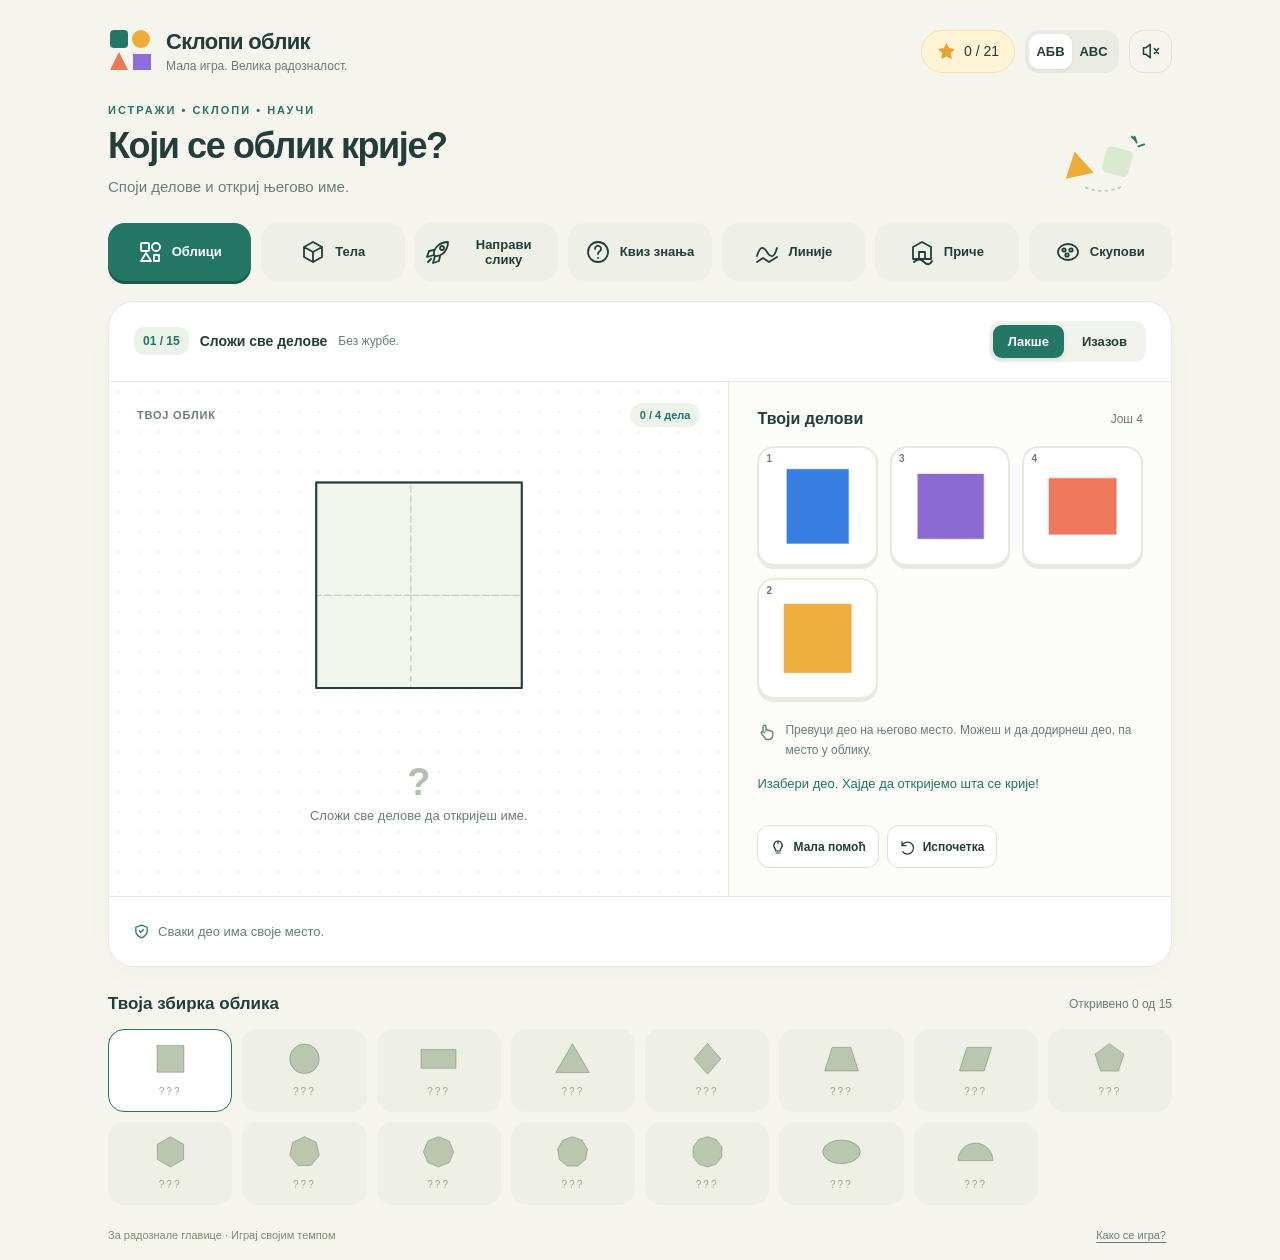
==== commit 2355ea41: "Replace Sklopi_oblik-new.html with updated version Co-Authored-By: Claude Sonnet 5.5 <noreply@anthro" ====
--- a/Sklopi_oblik-new.html
+++ b/Sklopi_oblik-new.html
@@ -4,8 +4,8 @@
   <meta charset="utf-8">
   <meta name="viewport" content="width=device-width,initial-scale=1,viewport-fit=cover">
   <meta name="theme-color" content="#f6f5ed">
-  <meta name="description" content="Geometrijska igra na srpskom: 15 oblika, 6 tela, 110 slika za slaganje, igre sa linijama, crtanje i kviz znanja. Za telefon i računar.">
-  <title>Sklopi oblik · Oblici, tela, linije i kviz</title>
+  <meta name="description" content="Geometrijska igra na srpskom: 15 oblika, 6 tela, 110 slika za slaganje, igre sa linijama, 72 priče za crtanje, 12 životinjskih domova, 1.200 zadataka o skupovima i kviz znanja. Za telefon i računar.">
+  <title>Sklopi oblik · Oblici, linije i skupovi</title>
   <style>
     :root{--ink:#223d3a;--muted:#6a7e79;--paper:#f6f5ed;--teal:#247665;--line:#e5e9df;--gold:#efad38;--white:#fff;--radius:26px;font-family:"Trebuchet MS",Arial,sans-serif;color:var(--ink);background:var(--paper);font-synthesis:none}
     *{box-sizing:border-box}body{margin:0;min-width:280px}button{font:inherit;cursor:pointer;color:inherit;border:0;-webkit-tap-highlight-color:transparent}button:disabled{cursor:default}button:focus-visible,[role="button"]:focus-visible{outline:3px solid #286cea;outline-offset:4px}button,input{-webkit-touch-callout:none}svg{overflow:visible}h1,h2,h3,p{margin:0}button svg{flex-shrink:0}.icon{width:20px;height:20px;fill:none;stroke:currentColor;stroke-width:1.8;stroke-linecap:round;stroke-linejoin:round}.shell{width:min(1120px,100%);margin:auto;padding:28px 28px 18px}.topbar{display:flex;align-items:center;gap:16px;justify-content:space-between}.brand{display:flex;align-items:center;gap:12px}.brand-mark{width:46px;height:46px}.brand strong{display:block;font-size:22px;letter-spacing:-.7px}.brand span{display:block;font-size:12px;color:var(--muted);margin-top:4px}.top-controls{display:flex;align-items:center;gap:10px}.collection-counter{display:flex;align-items:center;gap:8px;font-size:14px;background:#fff4d6;border:1px solid #f5dfaa;border-radius:30px;padding:11px 15px;white-space:nowrap}.collection-counter svg{width:19px;height:19px;fill:#e8a12e;stroke:#e8a12e}.language{display:flex;background:#eaece3;padding:4px;border-radius:14px}.language button{background:transparent;border-radius:10px;min-height:35px;min-width:43px;font-size:13px;font-weight:bold}.language button[aria-pressed="true"]{background:white;box-shadow:0 2px 4px #243e3910}.icon-btn{width:43px;height:43px;display:inline-flex;align-items:center;justify-content:center;background:transparent;border:1px solid #dce2d7;border-radius:14px}.icon-btn:hover{background:#e9ede2}.intro{display:flex;justify-content:space-between;align-items:flex-end;gap:20px;padding:30px 0 24px}.eyebrow{font-size:11px;font-weight:bold;text-transform:uppercase;letter-spacing:2px;color:var(--teal);margin-bottom:9px}.intro h1{font-size:36px;line-height:1.15;letter-spacing:-1.4px;font-weight:800}.intro p{font-size:15px;line-height:1.5;color:var(--muted);margin-top:10px}.small-doodle{width:112px;height:67px;margin-right:12px}.game{background:var(--white);border:1px solid var(--line);border-radius:var(--radius);box-shadow:0 8px 36px #23423805;overflow:hidden}.game-toolbar{display:flex;align-items:center;justify-content:space-between;gap:16px;padding:19px 25px;border-bottom:1px solid var(--line)}.level-info{display:flex;align-items:center;gap:11px;font-size:14px;font-weight:bold}.level-number{background:#eaf2e9;border-radius:10px;padding:7px 9px;font-size:12px;color:var(--teal)}.level-info span:last-child{color:var(--muted);font-size:12px;font-weight:normal}.difficulty{display:flex;background:#f0f2ec;padding:4px;border-radius:12px;gap:3px}.difficulty button{border-radius:9px;font-size:13px;padding:9px 15px;background:transparent;font-weight:bold}.difficulty button[aria-pressed="true"]{background:var(--teal);color:white;box-shadow:0 2px 4px #24766520}.play-grid{display:grid;grid-template-columns:1.4fr 1fr;min-height:434px}.board-side{position:relative;display:flex;align-items:center;flex-direction:column;padding:21px 28px 17px;background-image:radial-gradient(#c2cfb844 1px,transparent 1px);background-size:20px 20px}.board-top{align-self:stretch;display:flex;align-items:center;justify-content:space-between;font-size:11px;color:var(--muted);font-weight:bold;letter-spacing:.8px;text-transform:uppercase}.placed-count{letter-spacing:0;text-transform:none;color:var(--teal);background:#eef4e9;padding:6px 10px;border-radius:20px}.board-svg{display:block;width:min(100%,370px);height:auto;aspect-ratio:360/310;margin-top:4px;touch-action:none;user-select:none;-webkit-user-select:none;transition:transform .25s}.board-svg.solved{transform:scale(1.02)}.target-outline{fill:#f4f6ef;stroke:#93a59a;stroke-width:2;stroke-linejoin:round;vector-effect:non-scaling-stroke}.slot{stroke:#c4d0bf;stroke-width:1.3;stroke-dasharray:5 5;fill:#edf2e555;vector-effect:non-scaling-stroke;cursor:pointer;transition:fill .15s,stroke .15s}.slot.challenge{fill:transparent;stroke:transparent}.slot.hinted{fill:#ffd77666;stroke:#e0a02a;stroke-width:2.8;stroke-dasharray:5 4;animation:hintPulse .8s ease-in-out infinite}.slot:focus-visible{stroke:#286cea;stroke-width:3;stroke-dasharray:0;fill:#cce0fc70;outline:none}.placed-piece{stroke:#fff;stroke-width:1.8;stroke-linejoin:round;vector-effect:non-scaling-stroke;animation:tilePop .23s ease-out;pointer-events:none}.finished-outline{fill:none;stroke:var(--ink);stroke-width:2;stroke-linejoin:round;vector-effect:non-scaling-stroke;pointer-events:none}.reveal{min-height:91px;display:flex;align-items:center;justify-content:center;flex-direction:column;width:100%;text-align:center;gap:6px;padding:3px 0 4px}.reveal .question{font-size:38px;color:#b3c0ae;font-weight:bold;line-height:1}.reveal p{font-size:13px;color:var(--muted);line-height:1.4;max-width:310px}.reveal h2{font-size:28px;letter-spacing:1px;line-height:1.2;animation:reveal .35s ease-out}.reveal .bravo{color:var(--teal);font-size:12px;font-weight:bold}.tray-side{padding:24px;background:#fcfcf8;border-left:1px solid var(--line);display:flex;flex-direction:column}.tray-heading{display:flex;align-items:center;justify-content:space-between;gap:8px;margin-bottom:18px}.tray-heading h2{font-size:16px}.tray-heading span{font-size:12px;color:var(--muted)}.pieces{display:grid;grid-template-columns:repeat(3,minmax(0,1fr));gap:12px;align-content:start}.piece-card{position:relative;display:flex;align-items:center;justify-content:center;min-width:0;aspect-ratio:1;min-height:80px;background:#fff;border:2px solid #e7eade;border-radius:17px;box-shadow:0 3px 0 #e7eade;touch-action:none;user-select:none;-webkit-user-select:none;transition:border-color .15s,box-shadow .15s,transform .15s}.piece-card:hover{transform:translateY(-2px);border-color:#afc4ad}.piece-card.selected{border-color:var(--teal);box-shadow:0 0 0 3px #24766515}.piece-card.placed{border-style:dashed;background:#f1f4ec;box-shadow:none;opacity:.62}.piece-card.placed svg{width:28px;height:28px;color:var(--teal)}.piece-card svg{width:74%;height:74%;overflow:visible;pointer-events:none}.piece-label{position:absolute;left:7px;top:5px;font-size:10px;color:#a6b2a1}.tray-instruction{display:flex;align-items:flex-start;gap:10px;color:var(--muted);font-size:12px;line-height:1.65;margin-top:22px}.tray-instruction svg{margin-top:2px;width:18px;height:18px;flex-shrink:0}.live-message{font-size:13px;line-height:1.45;color:var(--teal);min-height:40px;margin-top:15px}.tray-actions{display:flex;align-items:center;gap:8px;margin-top:auto;padding-top:10px}.secondary{display:flex;align-items:center;justify-content:center;gap:7px;background:white;border:1px solid #dce3d4;border-radius:12px;padding:11px 12px;font-size:12px;font-weight:bold;min-height:43px}.secondary:hover{background:#f0f5e9}.secondary:disabled{opacity:.45}.secondary .icon{width:16px;height:16px}.next{display:flex;align-items:center;justify-content:center;gap:10px;font-weight:bold;color:white;background:var(--teal);border-radius:13px;padding:13px 19px;font-size:14px;box-shadow:0 3px 0 #19584b}.next:hover{background:#1b6656}.next[hidden]{display:none}.next:active{transform:translateY(2px);box-shadow:0 1px 0 #19584b}.game-bottom{display:flex;align-items:center;justify-content:space-between;padding:14px 24px;border-top:1px solid var(--line);gap:16px;min-height:70px}.game-bottom p{font-size:13px;color:var(--muted);display:flex;align-items:center;gap:8px}.game-bottom p .icon{width:17px;height:17px;color:var(--teal)}.collection{padding-top:27px}.collection-title{display:flex;align-items:center;justify-content:space-between;gap:15px;margin-bottom:15px}.collection-title h2{font-size:17px}.collection-title p{font-size:12px;color:var(--muted)}.shape-list{display:grid;grid-template-columns:repeat(8,minmax(0,1fr));gap:10px}.shape-button{background:#eeefe5;border:1.5px solid transparent;border-radius:16px;padding:10px 5px 9px;display:flex;flex-direction:column;align-items:center;gap:7px;position:relative;min-width:0;min-height:83px;transition:background .15s,border-color .15s,transform .15s}.shape-button:hover{background:#e4eadd;transform:translateY(-2px)}.shape-button.current{background:#fff;border-color:var(--teal)}.shape-button.completed{background:#e9f1e5}.shape-button .mini-shape{width:40px;height:35px;overflow:visible}.shape-button .shape-label{font-size:11px;white-space:nowrap}.shape-button:not(.completed) .shape-label{color:#9aa793;letter-spacing:2px}.shape-check{position:absolute;right:6px;top:5px;width:13px;height:13px;color:var(--teal)}footer{display:flex;align-items:center;justify-content:space-between;gap:12px;font-size:11px;color:#7f8c79;padding:23px 0 0}footer button{background:transparent;color:var(--muted);font-size:11px;text-decoration:underline;text-underline-offset:3px}.drag-ghost{position:fixed;pointer-events:none;z-index:50;filter:drop-shadow(0 9px 8px #263c3825);opacity:.96;will-change:left,top}.drag-ghost svg{display:block;width:100%;height:100%;overflow:visible}.confetti{position:fixed;z-index:60;pointer-events:none;inset:0;overflow:hidden}.confetti i{position:absolute;top:-25px;width:9px;height:15px;border-radius:3px;animation:confettiFall 1.7s ease-in forwards;opacity:0}dialog{border:1px solid var(--line);border-radius:24px;padding:26px;width:min(430px,calc(100% - 32px));color:var(--ink);background:var(--paper);box-shadow:0 25px 70px #20372e30}dialog::backdrop{background:#203d3955;backdrop-filter:blur(3px)}dialog h2{font-size:23px;letter-spacing:-.5px;margin-bottom:17px}dialog p{font-size:14px;line-height:1.75;color:var(--muted);margin-bottom:13px}dialog strong{color:var(--ink)}dialog .next{width:100%;margin-top:19px}.sr-only{position:absolute;width:1px;height:1px;padding:0;margin:-1px;overflow:hidden;clip:rect(0,0,0,0);white-space:nowrap;border:0}[hidden]{display:none!important}
@@ -26,6 +26,104 @@
     @media(max-width:820px){.line-recognition-grid{grid-template-columns:215px 1fr;gap:22px}.line-connect-body,.line-draw-body{grid-template-columns:1.15fr 1fr;gap:18px;padding:20px}.line-task-header h2{font-size:18px}.line-task-hint{font-size:12px}.line-connect-note{font-size:13px}.line-question{font-size:21px}}
     @media(max-width:590px){.activity-button[data-activity="lines"]{grid-column:1/-1;justify-content:center}.lines-panel{border-radius:21px}.line-tabs{gap:6px;padding:12px}.line-tab{min-height:48px;font-size:11px;gap:5px;padding:8px 4px}.line-tab .icon{width:17px;height:17px}.line-quiz-toolbar{padding:18px 16px 0;font-size:12px}.line-quiz-toolbar span{font-size:10px}.line-recognition-body{padding:18px 15px}.line-question{font-size:19px}.line-recognition-grid{grid-template-columns:1fr;gap:18px;margin:19px auto}.line-example{width:210px;max-width:100%;margin:auto;padding:8px}.line-quiz-options{grid-template-columns:repeat(2,minmax(0,1fr));gap:8px}.line-quiz-options .quiz-option{font-size:12px;align-items:center;min-height:68px}.line-connect-body,.line-draw-body{grid-template-columns:1fr;padding:18px 15px;gap:19px}.line-connect-note .next{width:100%;margin-top:15px}.line-connect-note p{margin-top:10px}.line-connect-note{font-size:13px}.line-task-header{padding:18px 16px 0;gap:10px;align-items:flex-start}.line-task-header h2{font-size:17px}.line-task-header span{font-size:10px;padding:6px 8px}.line-board{max-width:440px;margin:auto;border-radius:18px}.line-draw-caption{font-size:11px}.line-feedback{margin:0 15px 17px;font-size:12px;padding:12px 13px}.line-guide{grid-template-columns:repeat(2,minmax(0,1fr));gap:8px}.line-guide article{padding:10px}.line-quiz-done{padding:23px 16px}.line-quiz-done h2{font-size:22px}.line-quiz-done p{font-size:12px}.line-bottom{padding:15px}.line-stats{font-size:10px}.line-tools{grid-template-columns:repeat(4,minmax(0,1fr))}.line-tools button{font-size:11px;padding:9px 3px}.draw-controls{gap:15px}.draw-edit-actions .secondary{font-size:11px}}
     @media(max-width:340px){.line-tab .icon{display:none}.line-quiz-options{grid-template-columns:1fr}.line-quiz-options .quiz-option{min-height:47px}.line-task-header{flex-wrap:wrap}.line-tools{grid-template-columns:repeat(2,minmax(0,1fr))}}
+
+    .activity-nav{grid-template-columns:repeat(6,minmax(0,1fr))}.activity-button{font-size:13px;padding:12px 10px}
+    .story-panel{background:white;border:1px solid var(--line);border-radius:26px;overflow:hidden;box-shadow:0 8px 36px #23423805}.story-tabs{display:grid;grid-template-columns:1fr 1fr;gap:10px;padding:18px 22px;border-bottom:1px solid var(--line);background:#fcfcf8}.story-tabs button{display:flex;align-items:center;justify-content:center;gap:9px;border-radius:13px;background:#edf0e6;font-weight:bold;font-size:14px;min-height:48px}.story-tabs button[aria-pressed="true"]{background:var(--teal);color:white}.story-task-top{display:flex;justify-content:space-between;align-items:center;gap:16px;padding:20px 25px 0}.story-task-top h2{font-size:22px;line-height:1.4;letter-spacing:-.3px}.story-position{white-space:nowrap;background:#eef4e9;color:var(--teal);border-radius:20px;padding:8px 12px;font-size:12px}.story-grid{display:grid;grid-template-columns:1.4fr 1fr;gap:25px;padding:23px 28px}.story-canvas{width:100%;height:auto;aspect-ratio:360/310;display:block;overflow:hidden;touch-action:none;user-select:none;-webkit-user-select:none;border:1px solid #e4e6d8;border-radius:22px;background:#fff8eb;cursor:crosshair}.story-canvas:focus-visible{outline:3px solid #387de2;outline-offset:4px}.story-canvas g[id],.story-canvas path,.story-canvas circle,.story-canvas text{pointer-events:none}.story-canvas .slot{pointer-events:auto;cursor:pointer}.story-canvas .slot:focus-visible{outline:none;stroke:#387de2;stroke-width:3;fill:#cce0fc80}.story-caption{margin:14px 0 0;font-size:13px;line-height:1.55;color:var(--muted)}.story-controls{display:flex;flex-direction:column;gap:15px;min-width:0}.story-controls h3{font-size:13px;margin-bottom:8px}.story-controls label,.home-pick-label{font-size:12px;font-weight:bold;display:block;margin-bottom:7px}.story-select{font:inherit;font-size:12px;background:white;border:1px solid #dce3d4;border-radius:11px;padding:11px 12px;color:var(--ink);width:100%;min-height:44px}.story-select:focus-visible{outline:3px solid #387de2;outline-offset:2px}.story-tip{font-size:13px;line-height:1.6;padding:13px 15px;border:1px solid #eddfba;border-radius:13px;background:#fff8e7;color:#6e795e}.story-mode{display:grid;grid-template-columns:1fr 1fr;gap:6px}.story-mode button,.story-tools button,.home-seasons button{font-size:12px;font-weight:bold;min-height:44px;padding:10px 8px;background:#f1f4eb;border:1.5px solid #dfe6d8;border-radius:11px}.story-mode button[aria-pressed="true"],.story-tools button[aria-pressed="true"],.home-seasons button[aria-pressed="true"]{background:var(--teal);color:white;border-color:var(--teal)}.story-tools{display:grid;grid-template-columns:repeat(3,minmax(0,1fr));gap:6px}.story-close[aria-pressed="true"]{color:var(--teal);background:#eef5e8;border-color:#8fac85}.story-input-help{font-size:11px;line-height:1.6;color:var(--muted)}.story-actions{display:grid;grid-template-columns:1fr 1fr;gap:8px}.story-actions .secondary{font-size:11px;min-height:44px}.story-check-row{display:flex;gap:10px}.story-check-row .next{flex:1}.story-colors{display:flex;gap:12px}.story-colors button{width:44px;height:44px;border:5px solid white;border-radius:50%;background:var(--swatch);box-shadow:0 0 0 1px #dce3d4}.story-colors button[aria-pressed="true"]{box-shadow:0 0 0 3px var(--ink)}.story-feedback{margin:0 25px 20px;padding:14px 17px;border-radius:13px;background:#fff5df;border:1px solid #eedab2;font-size:13px;line-height:1.6;color:#806339}.story-feedback.success{background:#edf6e8;border-color:#d1e5c7;color:#275a47}.story-bottom{border-top:1px solid var(--line);padding:16px 22px;background:#fcfcf8}.story-stats{font-size:11px;text-align:center;color:var(--muted)}.home-controls{display:flex;flex-direction:column;gap:15px}.home-story{font-size:14px;line-height:1.6;padding:15px 17px;background:#fff8e7;border:1px solid #eddfba;border-radius:14px}.home-tray{display:grid;grid-template-columns:repeat(3,minmax(0,1fr));gap:9px}.home-piece{padding-bottom:20px;aspect-ratio:1;min-height:80px}.home-piece svg{width:75%;height:65%}.home-piece .part-name{font-size:8px;white-space:normal;line-height:1.2;padding:0 3px;text-align:center}.home-piece.placed span{font-size:24px;color:var(--teal)}.home-reveal{font-size:19px;font-weight:bold;letter-spacing:.5px;margin-top:14px;text-align:center;color:var(--teal);line-height:1.4}.home-reason{font-size:12px;line-height:1.6;color:var(--muted);text-align:center;margin-top:9px}.home-seasons{display:grid;grid-template-columns:1fr 1fr;gap:7px}.home-actions{display:flex;flex-wrap:wrap;gap:8px;margin-top:auto}.home-actions .secondary{flex:1}.home-actions .next{flex-basis:100%}.home-canvas{cursor:default}.home-heading{display:flex;justify-content:space-between;gap:10px;align-items:center}.home-heading h3{font-size:14px}.home-help{font-size:11px;line-height:1.6;color:var(--muted)}
+    @media(max-width:900px){.activity-nav{grid-template-columns:repeat(3,minmax(0,1fr))}.story-grid{grid-template-columns:1.15fr 1fr;padding:20px;gap:19px}.story-task-top h2{font-size:19px}.story-tools button{font-size:10px}.home-tray{gap:7px}.home-piece{min-height:75px}}
+    @media(max-width:590px){.activity-nav{grid-template-columns:repeat(2,minmax(0,1fr))}.activity-button[data-activity="lines"]{grid-column:auto;justify-content:flex-start}.story-panel{border-radius:21px}.story-tabs{padding:12px;gap:7px}.story-tabs button{font-size:12px;padding:10px 6px}.story-tabs .icon{width:17px;height:17px}.story-task-top{padding:18px 16px 0;align-items:flex-start;gap:10px}.story-task-top h2{font-size:18px}.story-position{font-size:10px;padding:7px 9px}.story-grid{grid-template-columns:1fr;padding:17px 15px;gap:20px}.story-canvas{max-width:460px;margin:auto;border-radius:18px}.story-caption{font-size:12px;margin-top:11px}.story-tip{font-size:12px}.story-tools button{font-size:12px}.story-input-help{font-size:11px}.story-feedback{margin:0 15px 17px;font-size:12px}.story-bottom{padding:14px 15px}.story-stats{font-size:10px}.home-story{font-size:13px}.home-tray{grid-template-columns:repeat(4,minmax(0,1fr))}.home-piece{min-height:77px;aspect-ratio:1.1}.home-piece .part-name{font-size:7px}.home-reveal{font-size:17px}.home-controls{gap:13px}.home-reason{font-size:11px}}
+    @media(max-width:340px){.story-tabs .icon{display:none}.story-task-top{flex-wrap:wrap}.story-tools button{font-size:10px}.home-tray{grid-template-columns:repeat(3,minmax(0,1fr))}}
+    /* SETS_CSS_START */
+    /* Sets workshop: scoped controls, original SVG illustrations and touch targets. */
+    .activity-nav{grid-template-columns:repeat(7,minmax(0,1fr))}
+    .sets-panel{background:#fff;border:1px solid var(--line);border-radius:26px;overflow:hidden;box-shadow:0 8px 36px #23423805}
+    .sets-panel[hidden]{display:none}.sets-panel button:disabled{opacity:.6}
+    .set-toolbar{display:flex;justify-content:space-between;gap:18px;padding:19px 25px;background:#f9faf4;border-bottom:1px solid var(--line)}
+    .set-toolbar>div{display:flex;align-items:center;gap:12px}.set-toolbar label{font-size:12px;font-weight:bold;white-space:nowrap}.set-toolbar select{max-width:290px;min-height:44px}
+    .set-task-top{display:flex;justify-content:space-between;gap:14px;align-items:center;padding:25px 27px 0}
+    .set-kind{font-size:11px;letter-spacing:1px;text-transform:uppercase;font-weight:bold;color:var(--teal)}
+    .set-difficulty{font-size:11px;background:#f3f1e8;color:#708477;border-radius:20px;padding:8px 12px;white-space:nowrap}
+    .set-prompt{font-size:25px;line-height:1.4;letter-spacing:-.55px;padding:14px 27px 8px;max-width:900px}
+    .set-body{padding:14px 27px 25px;max-width:880px;margin:auto}
+    .set-interaction-tip{font-size:12px;line-height:1.6;color:var(--muted);margin:0 0 15px}
+    .set-body>.set-interaction-tip:last-child{margin:17px 0 0}
+    .set-bank{display:grid;grid-template-columns:repeat(auto-fit,minmax(84px,1fr));gap:12px;max-width:750px;margin:19px auto}
+    .set-tile{position:relative;display:flex;align-items:center;justify-content:center;flex-direction:column;gap:4px;min-width:0;min-height:86px;background:#fcfcf7;border:2px solid #e2e7db;border-radius:19px;padding:8px 5px;user-select:none;-webkit-user-select:none;touch-action:manipulation;box-shadow:0 3px 0 #e5e9de}
+    .set-tile:hover{border-color:#b1cbbd}.set-tile svg{width:66px;height:66px;max-width:100%;pointer-events:none}
+    .set-tile.is-picked{border-color:#247665;background:#f0f8e6;box-shadow:0 0 0 3px #24766512}
+    .set-tile.is-assigned{opacity:.42;border-style:dashed;box-shadow:none}
+    .set-tile.set-active{border-color:#d99e2c;box-shadow:0 0 0 3px #f5d37d80}
+    .set-sort-bank .set-tile,.set-bin-items .set-tile{touch-action:none}
+    .set-collect-bank .set-tile.is-picked{opacity:.38;border-style:dashed;background:#f4f5ec}
+    .set-item-label{font-size:10px;line-height:1.3;text-align:center;max-width:100%;overflow-wrap:anywhere;color:#708379}
+    .set-item-number{position:absolute;left:7px;top:5px;font-size:10px;color:#98a994}
+    .set-assigned-mark{position:absolute;right:7px;top:5px;font-size:11px;font-weight:bold}
+    .set-bins{display:grid;grid-template-columns:repeat(var(--bin-count),minmax(0,1fr));gap:15px;margin-top:24px}
+    .set-bin{border:2px solid #b9cec0;border-radius:27px;background:#f4f8ef;overflow:hidden;min-height:175px}
+    .set-bin-title{display:flex;align-items:center;justify-content:center;gap:8px;width:100%;font-size:14px;font-weight:bold;min-height:56px;background:#e5f0e0;padding:10px}
+    .set-bin-title span{display:inline-flex;width:24px;height:24px;background:#fff;border-radius:8px;justify-content:center;align-items:center;font-size:12px;flex-shrink:0}
+    .set-bin-title.waiting{background:#f5e9c1}
+    .set-bin-items{display:flex;flex-wrap:wrap;justify-content:center;gap:7px;padding:12px;min-height:95px}
+    .set-bin-items .set-tile{min-height:67px;width:66px;padding:4px;box-shadow:none;background:white}
+    .set-bin-items .set-tile svg{width:54px;height:54px}
+    .set-rule-banner{padding:12px 17px;border-radius:14px;background:#f4f0df;color:#657554;font-size:13px;line-height:1.5;text-align:center;margin-bottom:17px}
+    .set-two{display:grid;grid-template-columns:repeat(2,minmax(0,1fr));gap:27px;max-width:720px;margin:auto}
+    .set-oval-wrap{width:100%;max-width:590px;margin:auto}
+    .set-oval-wrap h3{font-size:13px;color:#708375;text-align:center;margin:0 0 12px;font-weight:bold}
+    .set-oval{position:relative;min-height:164px;display:flex;align-items:center;justify-content:center;flex-direction:column;border:2px solid #b5c9b9;border-radius:46%;padding:23px;background:#fafbf5}
+    .set-inside{display:flex;flex-wrap:wrap;align-items:center;justify-content:center;gap:10px;width:100%}
+    .set-static{display:block;width:58px;height:58px}.set-static svg{width:100%;height:100%}
+    .set-oval .set-tile{min-height:64px;width:66px;box-shadow:none;border-color:transparent;background:transparent;padding:3px}
+    .set-oval .set-tile.is-picked{border-color:#247665;background:#edf5dd}
+    .set-oval .set-tile svg{width:58px;height:58px}
+    .set-oval .set-tile[data-set-action="remove"]{background:#eaf3e2;border-color:#b2d3ba}
+    .set-empty{color:#a5b5a0;font-size:12px;text-align:center;padding:20px 0}
+    .set-number-answer{margin-top:22px;text-align:center}.set-number-answer p{font-size:13px;font-weight:bold;margin-bottom:12px}
+    .set-number-answer>div{display:flex;gap:7px;justify-content:center;flex-wrap:wrap}
+    .set-number{width:48px;min-height:48px;background:#f5f6ee;border:2px solid #e3e9dc;border-radius:13px;font-size:20px;font-weight:bold}
+    .set-number[aria-pressed="true"]{background:#247665;color:#fff;border-color:#247665}
+    .set-choice-list{display:flex;align-items:stretch;justify-content:center;gap:12px;flex-wrap:wrap;margin:24px auto 0}
+    .set-choice{flex:1 1 160px;max-width:310px;min-height:59px;border:2px solid #dfe7d9;border-radius:17px;background:#fafbf6;font-size:14px;font-weight:bold;padding:13px;line-height:1.5}
+    .set-choice[aria-pressed="true"]{background:#edf5e6;border-color:#247665;box-shadow:0 0 0 3px #24766512}
+    .set-add-controls{display:flex;align-items:center;justify-content:center;gap:13px;margin-top:24px}
+    .set-add{gap:8px;min-height:55px}.set-add>span{font-size:24px;font-weight:normal}.set-add svg{width:37px;height:37px}
+    .set-palette{display:flex;justify-content:center;gap:9px;flex-wrap:wrap;margin:16px auto 20px}
+    .set-palette button{display:flex;align-items:center;justify-content:center;gap:8px;background:#fafbf6;border:2px solid #e4eadc;border-radius:13px;padding:8px 12px;min-height:48px;font-size:12px}
+    .set-palette button[aria-pressed="true"]{border-color:#247665;background:#eef4e5}
+    .set-palette i,.set-paint-rules i{width:23px;height:23px;background:var(--color);border-radius:50%;border:1px solid #344e4820;flex-shrink:0}
+    .set-paint-rules{display:flex;justify-content:center;align-items:center;gap:12px;flex-wrap:wrap;font-size:12px;font-weight:bold}
+    .set-paint-rules>span{display:flex;align-items:center;gap:6px;line-height:1.5;background:#f5f6ed;border-radius:11px;padding:8px 12px}
+    .set-pair-labels{display:flex;justify-content:space-between;max-width:360px;margin:auto;padding:0 25px;color:#718374;font-size:12px;font-weight:bold}
+    .set-pair-canvas{display:block;width:min(100%,360px);height:auto;margin:6px auto;overflow:visible;touch-action:none;user-select:none;-webkit-user-select:none}
+    .set-pair-canvas.set-pair-sets{width:min(100%,480px)}
+    .set-node{cursor:pointer;outline:none}.set-node-bg{fill:#fafbf4;stroke:#c8d6c2;stroke-width:2}
+    .set-node.is-picked .set-node-bg{fill:#fff3ce;stroke:#e0b048;stroke-width:3}
+    .set-node.is-linked .set-node-bg{stroke:#83b597}
+    .set-node:focus-visible .set-node-bg{stroke:#286cea;stroke-width:3.5}
+    .set-node-label{font-family:"Trebuchet MS",Arial,sans-serif;font-size:10px;fill:#64796a}
+    .set-empty-svg{font-family:"Trebuchet MS",Arial,sans-serif;font-size:12px;fill:#a6b7a1}
+    .set-pair-instruction{font-size:12px;line-height:1.6;text-align:center;color:#748475;max-width:520px;margin:13px auto 0}
+    .set-scene{display:block;width:min(100%,480px);height:auto;margin:0 auto;border-radius:21px}
+    .set-scene-item{cursor:pointer;outline:none;touch-action:manipulation}.set-scene-item:focus-visible>rect{stroke:#286cea;stroke-width:3}
+    .set-feedback,.set-hint{margin:0 27px 17px;border-radius:15px;padding:14px 17px;font-size:13px;line-height:1.6;background:#fbf0d9;color:#876b31}
+    .set-feedback.success{background:#edf5e5;color:#247665}.set-hint{background:#f0f3ec;color:#6a7e69}
+    .set-feedback[hidden],.set-hint[hidden]{display:none}
+    .set-actions{display:flex;align-items:center;justify-content:space-between;gap:16px;padding:4px 27px 23px}
+    .set-actions>div{display:flex;align-items:center;gap:8px;flex-wrap:wrap}.set-actions .next{min-height:46px}
+    .set-bottom{border-top:1px solid var(--line);padding:16px 25px;background:#fafbf5;font-size:12px;color:#7a8b72;line-height:1.5}
+    .set-catalog-details,.set-guide-details{margin:0;padding:17px 25px;border-top:1px solid var(--line)}
+    .sets-panel summary{cursor:pointer;font-size:13px;color:var(--teal);font-weight:bold;min-height:26px;padding:4px 0}
+    .set-catalog{display:grid;grid-template-columns:repeat(4,minmax(0,1fr));gap:11px;margin-top:18px}
+    .set-category{position:relative;text-align:left;border:1.5px solid #e1e7d7;border-radius:17px;padding:14px 13px;background:#fafbf5;min-height:101px}
+    .set-category.current{border-color:#247665;background:#eef5e6}
+    .set-category strong{display:block;font-size:12px;line-height:1.4}.set-category small{display:block;font-size:10px;color:#8b9b81;margin-top:6px;line-height:1.5}.set-category>span{display:block;margin-top:10px;font-size:10px;color:#748668}
+    .set-guide{display:grid;grid-template-columns:repeat(3,minmax(0,1fr));gap:12px;margin-top:17px}
+    .set-guide article{padding:13px;background:#f6f7ef;border-radius:13px}.set-guide strong{font-size:12px}.set-guide p{font-size:11px;line-height:1.65;color:#829279;margin-top:6px}
+    .set-drag-ghost{position:fixed;width:66px;height:66px;z-index:70;pointer-events:none;filter:drop-shadow(0 7px 5px #233d3a35)}.set-drag-ghost svg{width:100%;height:100%}
+    .set-solved .set-body{background:linear-gradient(180deg,#fff,#fafdf5)}
+    @media(max-width:960px){.activity-nav{grid-template-columns:repeat(4,minmax(0,1fr))}.set-toolbar>div{align-items:flex-start;flex-direction:column;gap:7px}.set-toolbar>div:first-child{flex:1}.set-toolbar select{max-width:100%}.set-actions{flex-wrap:wrap}.set-bins{gap:10px}.set-bin-title{font-size:12px}.set-catalog{grid-template-columns:repeat(3,minmax(0,1fr))}}
+    @media(max-width:590px){.activity-nav{grid-template-columns:repeat(2,minmax(0,1fr))}.activity-button[data-activity="sets"]{grid-column:1/-1;justify-content:center}.sets-panel{border-radius:21px}.set-toolbar{padding:15px;gap:11px}.set-toolbar label{font-size:11px}.set-toolbar select{font-size:12px;padding:10px 9px}.set-toolbar>div:last-child{max-width:43%}.set-task-top{padding:20px 16px 0;gap:8px}.set-kind{font-size:10px}.set-difficulty{font-size:10px;padding:7px 9px}.set-prompt{font-size:20px;padding:12px 16px 6px}.set-body{padding:14px 15px 22px}.set-bank{gap:9px;grid-template-columns:repeat(auto-fit,minmax(68px,1fr))}.set-tile{min-height:80px;padding:7px 3px;border-radius:15px}.set-tile svg{width:55px;height:55px}.set-item-label{font-size:9px}.set-bins{grid-template-columns:1fr;gap:12px;margin-top:16px}.set-bin{min-height:125px;border-radius:22px}.set-bin-title{min-height:46px;font-size:12px}.set-bin-items{min-height:60px;padding:10px}.set-bin-items .set-tile{width:54px;min-height:55px}.set-bin-items .set-tile svg{width:44px;height:44px}.set-two{gap:12px}.set-oval{padding:17px 12px;min-height:153px;border-radius:40%}.set-static{width:43px;height:43px}.set-inside{gap:6px}.set-oval-wrap h3{font-size:12px;margin-bottom:9px}.set-oval .set-tile{width:48px;min-height:48px;padding:2px}.set-oval .set-tile svg{width:44px;height:44px}.set-number{width:44px;min-height:44px;font-size:18px}.set-number-answer>div{gap:6px}.set-choice-list{gap:8px;margin-top:20px}.set-choice{min-height:51px;font-size:12px;flex-basis:115px;padding:10px}.set-feedback,.set-hint{margin:0 15px 15px;font-size:12px;padding:13px}.set-actions{padding:2px 15px 20px;gap:13px}.set-actions>div{width:100%}.set-actions>div:last-child{justify-content:flex-end}.set-actions .secondary{font-size:11px;padding:11px 9px}.set-palette{gap:6px}.set-palette button{font-size:11px;padding:8px;gap:5px}.set-palette i{width:19px;height:19px}.set-paint-rules{gap:7px;font-size:11px}.set-paint-rules>span{padding:7px 9px}.set-rule-banner{font-size:12px;padding:11px}.set-pair-instruction,.set-interaction-tip{font-size:11px}.set-catalog-details,.set-guide-details{padding:16px 15px}.set-catalog{grid-template-columns:repeat(2,minmax(0,1fr));gap:9px}.set-category{padding:12px 10px;min-height:102px}.set-guide{grid-template-columns:repeat(2,minmax(0,1fr));gap:8px}.set-bottom{padding:14px 15px;font-size:10px}.set-add-controls{gap:8px}.set-add{font-size:12px;padding:10px 11px}.set-add svg{width:29px;height:29px}.set-scene{max-width:380px}}
+    @media(max-width:370px){.set-two{grid-template-columns:1fr}.set-two .set-oval{max-width:270px;margin:auto;min-height:130px}.set-two .set-static{width:47px;height:47px}.set-toolbar{flex-wrap:wrap}.set-toolbar>div:last-child{max-width:100%;width:100%;flex-direction:row;align-items:center}.set-toolbar>div:last-child select{flex:1}.set-actions>div:first-child{gap:5px}}
+    /* SETS_CSS_END */
   </style>
 </head>
 <body>
@@ -52,6 +150,8 @@
         <button class="activity-button" data-activity="pictures" aria-pressed="false"><svg class="icon" viewBox="0 0 24 24" aria-hidden="true"><path d="M8 15C7 8 14 2 22 2c0 8-6 15-13 14Zm0-5-5 1-2 6 7-2m6 1-1 5-6 2 2-7M5 19l-3 3"/><circle cx="16" cy="8" r="2"/></svg><span data-text="pictures">Направи слику</span></button>
         <button class="activity-button" data-activity="quiz" aria-pressed="false"><svg class="icon" viewBox="0 0 24 24" aria-hidden="true"><path d="M9 9a3 3 0 1 1 5 2c-2 1-2 2-2 3m0 4h.01"/><circle cx="12" cy="12" r="10"/></svg><span data-text="quiz">Квиз знања</span></button>
         <button class="activity-button" data-activity="lines" aria-pressed="false"><svg class="icon" viewBox="0 0 24 24" aria-hidden="true"><path d="M2 16Q6 2 12 12T22 8M2 22l6-4 6 4 8-5"/></svg><span data-text="lines">Линије</span></button>
+        <button class="activity-button" data-activity="stories" aria-pressed="false"><svg class="icon" viewBox="0 0 24 24" aria-hidden="true"><path d="M3 19V7l9-5 9 5v12H3m6 0v-7h6v7M4 22q5-5 10 0t8-1"/></svg><span data-text="stories">Приче</span></button>
+        <button class="activity-button" data-activity="sets" aria-pressed="false"><svg class="icon" viewBox="0 0 24 24" aria-hidden="true"><ellipse cx="12" cy="12" rx="10" ry="8"/><circle cx="8" cy="10" r="1.7"/><circle cx="15" cy="10" r="1.7"/><circle cx="11" cy="15" r="1.7"/></svg><span data-text="sets">Скупови</span></button>
       </nav>
 
       <section id="puzzlePanel" class="game" aria-label="Геометријска слагалица">
@@ -113,11 +213,54 @@
         <p id="lineFeedback" class="line-feedback" role="status" aria-live="polite" aria-atomic="true" hidden></p>
         <div class="line-bottom"><p id="lineStats" class="line-stats"></p><details><summary id="lineGuideTitle">Мали подсетник</summary><div id="lineGuide" class="line-guide"></div></details></div>
       </section>
+      <section id="storyPanel" class="story-panel" aria-label="Приче са линијама и топли домови" hidden>
+        <div id="storyTabs" class="story-tabs" role="group"><button data-story-tab="draw" aria-pressed="true"><svg class="icon" viewBox="0 0 24 24" aria-hidden="true"><path d="M2 17q5-14 11-3t9-4M5 22l14-18 3 3-14 15Z"/></svg><span id="storyDrawLabel">Нацртај у причи</span></button><button data-story-tab="homes" aria-pressed="false"><svg class="icon" viewBox="0 0 24 24" aria-hidden="true"><path d="m2 11 10-8 10 8M4 10v11h16V10M9 21v-7a3 3 0 0 1 6 0v7"/></svg><span id="storyHomeLabel">Топли домови</span></button></div>
+        <div id="storyDrawing">
+          <div class="story-task-top"><h2 id="storyPrompt"></h2><span id="storyPosition" class="story-position"></span></div>
+          <div class="story-grid"><div><svg id="storyCanvas" class="story-canvas" viewBox="0 0 360 310" tabindex="0" aria-label="Табла за причу"><g id="storyScene"></g><g id="storyHints"></g><g id="storyPaths"></g><g id="storyPending"></g><g id="storyTargets"></g><g id="storyPreview"></g></svg><p id="storyCaption" class="story-caption"></p></div><div class="story-controls">
+            <div><label id="storyGroupLabel" for="storyGroup">Која прича?</label><select id="storyGroup" class="story-select"></select></div><p id="storyTip" class="story-tip"></p>
+            <div id="storyModeGroup" class="story-mode" role="group"><button data-story-mode="draw" aria-pressed="true" id="storyModeDraw">Цртај</button><button data-story-mode="add" aria-pressed="false" id="storyModeAdd">Додај линију</button></div>
+            <div><h3 id="storyToolTitle">Изабери линију</h3><div id="storyTools" class="story-tools" role="group"><button id="storyStraight" data-story-tool="duz" aria-pressed="true">Равна (дуж)</button><button id="storyCurve" data-story-tool="kriva" aria-pressed="false">Крива</button><button id="storyBroken" data-story-tool="izlomljena" aria-pressed="false">Изломљена</button></div></div>
+            <div><h3 id="storyColorLabel">Боја</h3><div id="storyColors" class="story-colors" role="group"><button data-story-color="#247665" style="--swatch:#247665" aria-label="Зелена" aria-pressed="true"></button><button data-story-color="#387de2" style="--swatch:#387de2" aria-label="Плава" aria-pressed="false"></button><button data-story-color="#ee785d" style="--swatch:#ee785d" aria-label="Наранџаста" aria-pressed="false"></button></div></div>
+            <div class="story-actions"><button id="storyUndo" class="secondary">Корак назад</button><button id="storyClear" class="secondary">Обриши линије</button><button id="storyFinish" class="secondary" hidden>Заврши линију</button><button id="storyClose" class="secondary story-close" aria-pressed="false">Споји крајеве</button><button id="storyOther" class="secondary">Друга прича</button><button id="storyHint" class="secondary">Мала помоћ</button></div>
+            <p id="storyInputHelp" class="story-input-help"></p><div class="story-check-row"><button id="storyCheck" class="next">Провери</button><button id="storyNext" class="next" hidden>Следећа прича</button></div>
+          </div></div>
+        </div>
+        <div id="storyHomes" hidden>
+          <div class="story-task-top"><h2 id="homeTitle">Направи топли дом</h2><span id="homeCount" class="story-position"></span></div>
+          <div class="story-grid"><div><svg id="homeCanvas" class="story-canvas home-canvas" viewBox="0 0 360 310" aria-label="Направи дом"><g id="homeScene"></g><g id="homeSlots"></g><g id="homePlaced"></g><g id="homeResident"></g></svg><p id="homeReveal" class="home-reveal"></p><p id="homeReason" class="home-reason" hidden></p></div><div class="home-controls">
+            <p id="homeStory" class="home-story"></p><div><label id="homePickLabel" class="home-pick-label" for="homePick">Коме правимо дом?</label><select id="homePick" class="story-select"></select></div>
+            <div id="homeSeasons" class="home-seasons" role="group"><button id="homeSeasonAutumn" data-home-season="autumn" aria-pressed="true">Јесен</button><button id="homeSeasonWinter" data-home-season="winter" aria-pressed="false">Зима</button></div>
+            <div class="home-heading"><h3 id="homeTrayTitle">Твоји облици и тела</h3></div><div id="homePieces" class="home-tray"></div><p id="homeInstruction" class="home-help"></p>
+            <div class="home-actions"><button id="homeHint" class="secondary">Мала помоћ</button><button id="homeRestart" class="secondary">Испочетка</button><button id="homeNext" class="next">Други другар</button></div>
+          </div></div>
+        </div>
+        <p id="storyFeedback" class="story-feedback" role="status" aria-live="polite" aria-atomic="true" hidden></p><div class="story-bottom"><p id="storyStats" class="story-stats"></p></div>
+      </section>
+      <section id="setsPanel" class="sets-panel" aria-label="Игре са скуповима" hidden>
+        <div class="set-toolbar">
+          <div><label id="setFamilyLabel" for="setFamily">Шта вежбамо?</label><select id="setFamily" class="story-select"></select></div>
+          <div><label id="setLevelLabel" for="setLevel">Тежина</label><select id="setLevel" class="story-select"></select></div>
+        </div>
+        <div class="set-task-top"><span id="setKind" class="set-kind"></span><span id="setDifficulty" class="set-difficulty"></span></div>
+        <h2 id="setPrompt" class="set-prompt" tabindex="-1"></h2>
+        <div id="setBody" class="set-body"></div>
+        <p id="setHintText" class="set-hint" hidden></p>
+        <p id="setFeedback" class="set-feedback" role="status" aria-live="polite" aria-atomic="true" hidden></p>
+        <div class="set-actions">
+          <div><button id="setUndo" class="secondary">Корак назад</button><button id="setReset" class="secondary">Испочетка</button><button id="setHint" class="secondary">Мала помоћ</button></div>
+          <div><button id="setCheck" class="next">Провери</button><button id="setNext" class="secondary">Други задатак</button></div>
+        </div>
+        <div class="set-bottom"><p id="setStats"></p></div>
+        <details class="set-catalog-details"><summary id="setCatalogTitle">Све врсте задатака</summary><div id="setCatalog" class="set-catalog"></div></details>
+        <details class="set-guide-details"><summary id="setGuideTitle">Мали подсетник</summary><div id="setGuide" class="set-guide"></div></details>
+      </section>
+
       <section id="collectionSection" class="collection" aria-labelledby="collectionTitle"><div class="collection-title"><h2 id="collectionTitle" data-text="collection">Твоја збирка облика</h2><p id="collectionProgress">Откривено 0 од 15</p></div><div id="pictureLibrary" class="picture-library" hidden><div class="library-controls"><select id="pictureCategory" aria-label="Изабери тему"></select><button id="bodyFilter" class="secondary" aria-pressed="false">Са геометријским телима</button><p id="libraryCount" aria-live="polite"></p></div></div><div id="shapeList" class="shape-list"></div><button id="morePictures" class="secondary more-pictures" hidden>Прикажи још слика</button></section>
     </main>
     <footer><span data-text="footer">За радознале главице · Играј својим темпом</span><button id="helpButton" data-text="howTo">Како се игра?</button></footer>
   </div>
-  <dialog id="helpDialog"><h2 data-text="helpTitle">Хајде да склапамо!</h2><p data-text="help1">Превуци шарени део на одговарајуће место у облику. Када је довољно близу, сам ће се уклопити.</p><p data-text="help2">На телефону можеш и да додирнеш део, па његово место. Тастатуром изабери део помоћу Tab и Enter, а затим на исти начин изабери место.</p><p data-text="help3">„Лакше“ показује где иду делови. „Изазов“ има више делова и сакривене линије. За мали наговештај изабери „Мала помоћ“.</p><p data-text="help4">Кад сложиш све делове, открићеш име облика! Свој напредак можеш да видиш у збирци испод игре.</p><p data-text="help5"></p><button id="closeHelp" class="next" data-text="letsPlay">Хајде да играмо</button></dialog>
+  <dialog id="helpDialog"><h2 data-text="helpTitle">Хајде да склапамо!</h2><p data-text="help1">Превуци шарени део на одговарајуће место у облику. Када је довољно близу, сам ће се уклопити.</p><p data-text="help2">На телефону можеш и да додирнеш део, па његово место. Тастатуром изабери део помоћу Tab и Enter, а затим на исти начин изабери место.</p><p data-text="help3">„Лакше“ показује где иду делови. „Изазов“ има више делова и сакривене линије. За мали наговештај изабери „Мала помоћ“.</p><p data-text="help4">Кад сложиш све делове, открићеш име облика! Свој напредак можеш да видиш у збирци испод игре.</p><p data-text="help6"></p><p data-text="help7"></p><p data-text="help5"></p><button id="closeHelp" class="next" data-text="letsPlay">Хајде да играмо</button></dialog>
   <script id="geometry-core">
   const ShapeGeometry = (() => {
     const TAU = Math.PI * 2;
@@ -667,6 +810,781 @@
 })();
 
   </script>
+  <script id="story-core">
+const StoryWorkshop = (() => {
+  'use strict';
+  const {Deck,shuffle,palette,byId,pieceNames}=ShapeLearning;
+  const {outline,contains,Puzzle}=ShapeGeometry;
+  const {Drawing,smoothPath,polygonMatches}=LineWorkshop;
+  const TAU=Math.PI*2,dist=(a,b)=>Math.hypot(a[0]-b[0],a[1]-b[1]);
+  const path=(pts,closed=false)=>'M'+pts.map(p=>p.map(v=>+v.toFixed(2)).join(',')).join('L')+(closed?'Z':'');
+  const lineLength=pts=>pts.slice(1).reduce((s,p,i)=>s+dist(p,pts[i]),0);
+  const area=pts=>Math.abs(pts.reduce((s,p,i)=>{const q=pts[(i+1)%pts.length];return s+p[0]*q[1]-q[0]*p[1]},0)/2);
+  const lineNames={duz:'равну линију (дуж)',kriva:'криву линију',izlomljena:'изломљену линију'};
+  const strokeArt=s=>`<path d="${s.tool==='kriva'?smoothPath(s.points,s.closed):path(s.points,s.closed)}" fill="none" stroke="${s.color}" stroke-width="4.5" stroke-linecap="round" stroke-linejoin="round"/>`;
+  const wrap=(s,x=180,y=202,scale=1)=>`<g transform="translate(${x} ${y}) scale(${scale})" stroke="#344f46" stroke-width="2.2" stroke-linecap="round" stroke-linejoin="round">${s}</g>`;
+  function child(girl=false,x=180,y=202,scale=1){
+    return wrap(`${girl?'<path d="M-18-65Q-39-43-28-28L-12-38M18-65Q39-43 28-28L12-38" fill="#6d4636"/>':''}<path d="M-17-27L-34-9M17-27L34-9" fill="none" stroke="#efbd8b" stroke-width="10"/><path d="${girl?'M-16-30H16L27 16H-27Z':'M-18-30H18V15H-18Z'}" fill="${girl?'#dc6e9e':'#46afc5'}"/><path d="M-10 17V40M10 17V40" stroke="#efbd8b" stroke-width="9"/><path d="M-18 43H-5M5 43H18" stroke="#4c688b" stroke-width="9"/><circle cy="-55" r="22" fill="#f3c99e"/><path d="M-22-56Q-26-83 0-80Q26-81 22-54L13-68Q-1-57-14-68Z" fill="#6d4636"/><circle cx="-7" cy="-54" r="2" fill="#344f46" stroke="none"/><circle cx="7" cy="-54" r="2" fill="#344f46" stroke="none"/><path d="M-6-44Q0-39 6-44" fill="none"/>${girl?'<path d="M-23-70l-12-6v14Z" fill="#efae3d"/>':''}`,x,y,scale);
+  }
+  function animal(kind,x=180,y=220,scale=1){
+    const eye=(cx,cy,r=2.5)=>`<circle cx="${cx}" cy="${cy}" r="${r}" fill="#344f46" stroke="none"/>`;
+    const face=`${eye(-10,-36)}${eye(10,-36)}<path d="M-4-28L0-24 4-28" fill="#344f46"/><path d="M0-24v5m0 0q-6 4-10 0m10 0q6 4 10 0" fill="none"/>`;
+    let s='';
+    if(kind==='cat')s=`<path d="M24 18Q63 28 48-11" fill="none" stroke="#dca05d" stroke-width="12"/><ellipse cy="8" rx="25" ry="28" fill="#e3b06c"/><path d="M-25-32L-28-67-6-53M25-32L28-67 6-53" fill="#e3b06c"/><ellipse cy="-36" rx="28" ry="24" fill="#edc486"/>${face}<path d="M-19-26l-21-5m21 12-21 3m59-15 21-5m-21 12 21 3M-12 29v9m24-9v9" fill="none"/>`;
+    else if(kind==='dog')s=`<path d="M27 13Q53 0 42-12" fill="none" stroke="#ab8059" stroke-width="10"/><ellipse cy="7" rx="28" ry="29" fill="#c8a27b"/><ellipse cx="-27" cy="-34" rx="10" ry="23" fill="#906348"/><ellipse cx="27" cy="-34" rx="10" ry="23" fill="#906348"/><ellipse cy="-36" rx="29" ry="24" fill="#d4b491"/><ellipse cy="-22" rx="14" ry="12" fill="#f5e4c9"/>${face}<path d="M-15 28v10m30-10v10M-22-10h44" stroke="#46afc5" stroke-width="6"/>`;
+    else if(kind==='fox')s=`<path d="M21 22Q64 36 54-19Q29-10 17 9" fill="#d98944"/><path d="M47-15q11 4 10 17L41 7" fill="#fff0d6"/><ellipse cy="8" rx="24" ry="29" fill="#d98944"/><path d="M-29-29L-29-66-9-47L9-47 29-66 29-29 0-10Z" fill="#e6954e"/><path d="M-25-30L0-11 25-30Q0-35-25-30" fill="#fff0d6"/>${eye(-12,-37)}${eye(12,-37)}<circle cy="-14" r="4" fill="#344f46"/><ellipse cy="12" rx="11" ry="18" fill="#fff0d6"/>`;
+    else if(kind==='squirrel')s=`<path d="M18 28Q75 26 59-38Q52-58 34-46Q21-39 38-28Q55-8 23 2" fill="#cf884b"/><ellipse cy="7" rx="22" ry="29" fill="#d99a5e"/><path d="M-21-39L-19-65-6-50M21-39L19-65 6-50" fill="#d99a5e"/><ellipse cy="-35" rx="24" ry="23" fill="#e4af72"/>${face}<ellipse cy="12" rx="10" ry="15" fill="#f6dfb8"/><ellipse cy="8" rx="10" ry="12" fill="#a77b41"/><path d="M-12 4L-4 8m16-4L4 8"/>`;
+    else if(kind==='hedgehog')s=`<path d="M-40 17L-42-1-32 0-33-20-20-13-16-36-3-24 8-40 14-21 31-29 29-7 42-9 38 21Z" fill="#956342"/><ellipse cy="10" rx="32" ry="21" fill="#d1aa7e"/>${eye(-10,3)}${eye(10,3)}<circle cy="13" r="4" fill="#344f46"/><path d="M-18 26v7m36-7v7"/>`;
+    else if(kind==='rabbit')s=`<ellipse cx="-13" cy="-72" rx="10" ry="32" fill="#f1e6cc"/><ellipse cx="13" cy="-72" rx="10" ry="32" fill="#f1e6cc"/><path d="M-13-94v39M13-94v39" stroke="#e7b5af" stroke-width="7"/><ellipse cy="7" rx="25" ry="31" fill="#f1e6cc"/><circle cy="-35" r="26" fill="#fff3df"/>${face}<ellipse cx="-15" cy="34" rx="14" ry="7" fill="#f1e6cc"/><ellipse cx="15" cy="34" rx="14" ry="7" fill="#f1e6cc"/>`;
+    else if(kind==='bird'||kind==='duck')s=`<path d="M-20 18L-43 1-25-4" fill="${kind==='duck'?'#eebc51':'#46afc5'}"/><ellipse cy="5" rx="30" ry="24" fill="${kind==='duck'?'#efc764':'#68bdd0'}"/><circle cx="15" cy="-22" r="20" fill="${kind==='duck'?'#eed166':'#68bdd0'}"/><path d="M31-23l20 6-20 6Z" fill="#e89443"/>${eye(21,-25)}<path d="M-13-2q-14 27 19 25q13-15-19-25" fill="${kind==='duck'?'#ddb040':'#4295ab'}"/><path d="M-9 28v11m22-11v11m-28 0h12m10 0h12" fill="none" stroke="#b88544"/>`;
+    else if(kind==='owl')s=`<ellipse cy="-2" rx="31" ry="38" fill="#aa865e"/><path d="M-29-26L-29-54-12-37M29-26L29-54 12-37" fill="#aa865e"/><circle cx="-13" cy="-22" r="15" fill="#f7dfad"/><circle cx="13" cy="-22" r="15" fill="#f7dfad"/>${eye(-13,-22,5)}${eye(13,-22,5)}<path d="M-6-9H6L0 3Z" fill="#e8a844"/><path d="M-29-4Q-12 12-20 29M29-4Q12 12 20 29M-13 35v8m26-8v8" fill="none"/>`;
+    else if(kind==='bear')s=`<circle cx="-22" cy="-55" r="13" fill="#a57b53"/><circle cx="22" cy="-55" r="13" fill="#a57b53"/><ellipse cy="8" rx="33" ry="34" fill="#a57b53"/><circle cy="-35" r="30" fill="#ba9366"/><ellipse cy="-23" rx="15" ry="12" fill="#e7c49a"/>${face}<path d="M-19 32v10m38-10v10" stroke-width="10"/>`;
+    else if(kind==='mouse')s=`<path d="M22 26Q63 41 57-3" fill="none" stroke="#d39d96" stroke-width="5"/><ellipse cy="8" rx="22" ry="29" fill="#b5b2a1"/><circle cx="-24" cy="-52" r="17" fill="#b5b2a1"/><circle cx="24" cy="-52" r="17" fill="#b5b2a1"/><circle cx="-24" cy="-52" r="10" fill="#ddaaa4"/><circle cx="24" cy="-52" r="10" fill="#ddaaa4"/><ellipse cy="-30" rx="26" ry="24" fill="#c8c4b2"/>${face}<path d="M-15-19l-23-5m23 12-22 5m52-12 23-5m-23 12 22 5" fill="none"/>`;
+    else if(kind==='turtle')s=`<ellipse cy="5" rx="38" ry="28" fill="#83aa6c"/><path d="M-28 2L-12-14 8-16 29 0 17 22-8 29Z" fill="#639359"/><path d="M-12-14L-8 29M8-16L17 22M-28 2L29 0" fill="none"/><circle cx="43" cy="13" r="15" fill="#bed19a"/>${eye(47,8)}<ellipse cx="-21" cy="32" rx="10" ry="6" fill="#bed19a"/><ellipse cx="19" cy="32" rx="10" ry="6" fill="#bed19a"/>`;
+    else s=`<ellipse cy="3" rx="36" ry="24" fill="#68bdd0"/><path d="M-30 1l-23-18v34Z" fill="#46afc5"/>${eye(18,-3)}<path d="M18 11q8 5 13-1" fill="none"/>`;
+    return wrap(s,x,y,scale);
+  }
+  function object(kind,x=180,y=185,scale=1){
+    let s='';
+    if(kind==='tree')s='<rect x="-13" y="-9" width="26" height="77" rx="7" fill="#ac8558"/><circle cy="-50" r="45" fill="#a4bc6e"/><circle cx="-29" cy="-26" r="31" fill="#8fa85b"/><circle cx="30" cy="-28" r="33" fill="#b7c784"/>';
+    else if(kind==='snowman')s='<circle cy="24" r="38" fill="#fffdf4"/><circle cy="-28" r="28" fill="#fffdf4"/><path d="M-29-50h58M-20-52v-21h40v21" fill="#547f92"/><path d="M-29-3h58m-16 0v28" stroke="#dd8063" stroke-width="10"/><circle cx="-9" cy="-31" r="2.5" fill="#344f46"/><circle cx="9" cy="-31" r="2.5" fill="#344f46"/><path d="M0-26l20 6-20 3Z" fill="#e99b48"/><path d="M-39 15l-24-20m102 20 24-20" fill="none"/>';
+    else if(kind==='balloon')s='<ellipse cy="-30" rx="29" ry="38" fill="#dc6e9e"/><path d="M-5 10H5L0 3Z" fill="#dc6e9e"/><path d="M-16-50Q-20-38-18-30" stroke="#ffe6ef" stroke-width="6" fill="none"/>';
+    else if(kind==='kite')s='<path d="M0-67L37-30 0 17-37-30Z" fill="#efae3d"/><path d="M0-67V17M-37-30H37" fill="none"/><path d="M0 17q-7 10 2 17m0 0-9 5m9-5 9 6" fill="none" stroke="#dc6e9e"/>';
+    else if(kind==='butterfly')s='<ellipse cx="-19" cy="-30" rx="22" ry="30" fill="#dc6e9e"/><ellipse cx="19" cy="-30" rx="22" ry="30" fill="#8b6bd2"/><ellipse cx="-17" cy="9" rx="18" ry="19" fill="#efae3d"/><ellipse cx="17" cy="9" rx="18" ry="19" fill="#ee785d"/><path d="M0-29V23m0-52-9-15m9 15 9-15" stroke-width="6" fill="none"/>';
+    else if(kind==='carrot')s='<path d="M-20-25H20L-4 44Z" fill="#e99b48"/><path d="M-6-26l-16-19m22 18 2-29m5 29 21-21" fill="none" stroke="#83aa6c" stroke-width="8"/>';
+    else if(kind==='box')s='<path d="M-70-53L-44-76 70-53 44-30Z" fill="#e6c28f"/><rect x="-70" y="-53" width="140" height="105" rx="3" fill="#dab482"/><path d="M-70-53L-33-32-58-8-90-32ZM70-53L36-33 64-12 91-34Z" fill="#efcda0"/><path d="M-65 39H65" fill="none" stroke="#c59b68"/>';
+    else if(kind==='basket')s='<path d="M-47-26Q-49-103 0-103Q49-103 47-26" fill="none" stroke="#b58d58" stroke-width="9"/><path d="M-73-32H73L58 61H-58Z" fill="#e0b976"/><path d="M-64-5H64m-58 23H58m-53 23H53M-36-32l8 90m28-90v90m36-90-8 90" fill="none" stroke="#bf965d"/>';
+    else if(kind==='circle')s='<circle r="78" fill="#fff8e8" stroke="#d6b774" stroke-width="5"/>';
+    else if(kind==='pond')s='<ellipse cy="13" rx="108" ry="65" fill="#bde1e6"/><path d="M-62 15q15-10 30 0m21 20q15-10 30 0m16-34q15-10 30 0" fill="none" stroke="#88bfc9"/>';
+    else if(kind==='window')s='<rect x="-75" y="-91" width="150" height="170" rx="7" fill="#def0ef" stroke="#a7875e" stroke-width="10"/><path d="M-71-9H71" fill="none" stroke="#a7875e" stroke-width="7"/><path d="M-86 83H86" stroke="#a7875e" stroke-width="10"/>';
+    else if(kind==='house'||kind==='kennel')s='<rect x="-71" y="-45" width="142" height="112" rx="4" fill="#ddc491"/><path d="M-90-45L0-113 90-45Z" fill="#d48a6b"/><path d="M-26 67V11a26 26 0 0 1 52 0v56" fill="#8b785d"/>';
+    else if(kind==='den')s='<path d="M-94 57Q-94-68 0-85Q94-68 94 57Z" fill="#c3b48e"/><path d="M-36 57V4a36 36 0 0 1 72 0v53" fill="#746752"/>';
+    else if(kind==='carpet')s='<ellipse cy="19" rx="112" ry="42" fill="#e8bea0"/><ellipse cy="19" rx="92" ry="29" fill="none" stroke="#cf9b7a"/><path d="M-106 6l-17-4m15 24-17 4m16 7-13 6m229-37 17-4m-15 24 17 4m-16 7 13 6" fill="none"/>';
+    else if(kind==='table')s='<path d="M-82 24v60M82 24v60" stroke="#a98962" stroke-width="12"/><rect x="-109" y="-30" width="218" height="52" rx="6" fill="#e2c99d"/><path d="M-109 9H109" stroke="#c1a379"/>';
+    else if(kind==='log')s='<path d="M-70-20H70V45H-70Z" fill="#d1ab7f"/><ellipse cx="-70" cy="12" rx="19" ry="33" fill="#eed6ae"/><ellipse cx="70" cy="12" rx="19" ry="33" fill="#c59c70"/><path d="M-39-10H34M-45 27H39" stroke="#b8875b"/>';
+    else if(kind==='cushion')s='<path d="M-83-23Q0-41 83-23Q96 15 77 49Q0 70-77 49Q-96 15-83-23Z" fill="#a8c6ac"/><path d="M-77-14Q0-28 77-14m-75 73q-1-16-75-16" fill="none" stroke="#799f83"/>';
+    else if(kind==='shelf')s='<rect x="-107" y="-7" width="214" height="48" rx="5" fill="#e0bf94"/><path d="M-83 41v24m166-24v24" stroke="#a98962" stroke-width="10"/>';
+    else if(kind==='sun')s='<circle r="35" fill="#efc65e"/><path d="M-49 0h-13M0-49v-13M0 49v13M-36-36l-10-10M-36 36l-10 10M36-36l10-10M36 36l10 10" fill="none" stroke="#deb048" stroke-width="4"/>';
+    return wrap(s,x,y,scale);
+  }
+  const actor=(kind,x,y,scale=1)=>kind==='boy'||kind==='girl'?child(kind==='girl',x,y,scale):['cat','dog','fox','squirrel','rabbit','bird','bear','owl','mouse','hedgehog','duck','turtle','fish'].includes(kind)?animal(kind,x,y,scale):object(kind,x,y,scale);
+  function background(season='autumn'){
+    return `<rect width="360" height="310" fill="${season==='winter'?'#edf5f7':'#fff8eb'}"/><path d="M0 269Q75 253 156 271T360 265V310H0Z" fill="${season==='winter'?'#fffdf7':'#e7edcf'}"/><g fill="${season==='winter'?'#bad5e0':'#d9a15d'}" opacity=".7">${[24,70,313,333].map((x,i)=>season==='winter'?`<circle cx="${x}" cy="${42+i*35}" r="3"/>`:`<path d="M${x} ${39+i*36}q18-15 22 2q-7 18-22-2Z" transform="rotate(${i*42} ${x} ${39+i*36})"/>`).join('')}</g>`;
+  }
+  const subjects=[['boy','дечака','Дечак','Дечак се игра у парку.'],['girl','девојчице','Девојчица','Девојчица смишља нови цртеж.'],['cat','маце','Маца','Маца радознало гледа твоју линију.'],['dog','куце','Куца','Куца је стигла у јесењи парк.'],['tree','дрвета','Дрво','Нацртај нешто у шуми.'],['snowman','Снешка','Снешко','Додај линију зимској причи.']];
+  const relations=[
+    {id:'left',label:'лево од',zones:[[16,115,110,129]],tip:'Лево је на левој страни слике. Линија треба да буде поред лика, а да га не прелази.'},
+    {id:'right',label:'десно од',zones:[[238,115,106,129]],tip:'Десно је на десној страни слике. Остави мало простора између лика и линије.'},
+    {id:'above',label:'изнад',zones:[[104,18,152,76]],tip:'Изнад значи више на слици. Пронађи слободно место над ликом.'},
+    {id:'below',label:'испод',zones:[[91,268,178,30]],tip:'Испод значи ниже на слици. Нацртај линију под ногама или под предметом.'},
+    {id:'beside',label:'поред',zones:[[31,117,95,128],[238,117,91,128]],tip:'Поред може да буде са леве или десне стране. Линија не треба да прелази преко лика.'}
+  ];
+  const drawStories=[];
+  function addTask(task){drawStories.push({id:'story-'+drawStories.length,closed:false,...task});}
+  for(const [ri,r]of relations.entries())for(const [si,s]of subjects.entries()){
+    const tool=['kriva','duz','izlomljena'][(ri+si)%3],season=s[0]==='snowman'||(ri+si)%2?'winter':'autumn';
+    addTask({group:'position',relation:r.id,tool,prompt:`Нацртај ${lineNames[tool]} ${r.label} ${s[1]}.`,caption:s[3],tip:r.tip,scene:background(season)+actor(s[0],180,s[0]==='tree'?187:s[0]==='snowman'?192:202,s[0]==='tree'?.9:s[0]==='snowman'?.83:s[0]==='boy'||s[0]==='girl'?1:.87),zones:r.zones,title:s[2],season});
+  }
+  const insides=[['box','у отвореној кутији',[132,153,96,62]],['basket','у отвору корпе',[133,146,94,23]],['house','у кућици',[133,148,94,42]],['circle','у кругу',[131,128,98,94]],['pond','у барици',[112,175,136,47]],['window','у прозору',[122,107,116,52]]];
+  const openContainers={box:'<g stroke="#ac875f" stroke-width="2"><rect x="116" y="111" width="130" height="132" fill="#f4e0bc"/><path d="M116 111l-29 30 21 25 25-31M246 111l29 30-21 25-25-31" fill="#e4c28e"/><path d="M107 226h148v27H107Z" fill="#cfaa79"/></g>',basket:'<g stroke="#ac875f" stroke-width="2"><path d="M124 161Q121 77 180 77Q239 77 236 161" fill="none" stroke-width="8"/><path d="M107 174L124 244H236L253 174Z" fill="#dcb679"/><ellipse cx="180" cy="174" rx="74" ry="35" fill="#f5e1b9"/><path d="M106 174Q180 216 254 174L236 244H124Z" fill="#dcb679"/><path d="M126 218h108m-101 15h94m-67-35 7 42m26-39v41m25-48-7 49" fill="none"/></g>'};
+  for(const [i,[kind,label,zone]]of insides.entries()){
+    const tool=['kriva','duz','izlomljena'][i%3];addTask({group:'position',relation:'inside',tool,prompt:`Нацртај ${lineNames[tool]} ${label}.`,caption:'Твоја линија постаје део мале приче.',tip:'Унутра значи у простору који предмет ограничава. Крајеви линије треба да остану унутра.',scene:background()+(openContainers[kind]||object(kind,180,185)),zones:[zone],title:'Унутра'});
+  }
+  const ons=[['table','на плочи стола',[87,161,186,38]],['carpet','на тепиху',[99,186,162,35]],['box','на предњој страни кутије',[132,153,96,62]],['log','на пању',[126,172,108,51]],['cushion','на јастуку',[122,169,116,54]],['shelf','на полици',[85,184,190,35]]];
+  for(const [i,[kind,label,zone]]of ons.entries()){
+    const tool=['duz','kriva','izlomljena'][i%3];addTask({group:'position',relation:'on',tool,prompt:`Нацртај ${lineNames[tool]} ${label}.`,caption:'Украси предмет својом линијом.',tip:'На предмету: додај линију преко његове видљиве површине, као украс.',scene:background()+object(kind,180,185),zones:[zone],title:'На предмету'});
+  }
+  const pairs=[['boy','girl','дечака и девојчице'],['cat','dog','маце и куце'],['tree','box','дрвета и кутије'],['balloon','kite','балона и змаја'],['squirrel','log','веверице и пања'],['fox','den','лисице и њене јазбине']];
+  for(const [i,[a,b,name]]of pairs.entries()){
+    const tool=['izlomljena','kriva','duz'][i%3];addTask({group:'position',relation:'between',tool,prompt:`Нацртај ${lineNames[tool]} између ${name}.`,caption:'Два другара, а између њих твоја линија.',tip:'Између је слободан простор који раздваја два лика или предмета.',scene:background(i%2?'winter':'autumn')+actor(a,81,205,.72)+actor(b,280,205,.72),zones:[[136,118,86,125]],title:'Између'});
+  }
+  const connections=[
+    ['boy','balloon','duz','Споји дечакову руку са балоном равном линијом (дужи).'],
+    ['girl','kite','kriva','Споји девојчицину руку са змајем кривом линијом.'],
+    ['boy','kite','kriva','Нацртај криви канап од дечакове руке до змаја.'],
+    ['girl','balloon','duz','Додај прав канап: споји руку девојчице са балоном дужи.'],
+    ['boy','dog','kriva','Споји дечака и куцу кривом линијом као поводац.'],
+    ['girl','cat','duz','Споји девојчицу и мацу једном дужи.'],
+    ['girl','butterfly','kriva','Нацртај криву стазу од девојчице до лептира.'],
+    ['boy','squirrel','izlomljena','Споји дечака и веверицу изломљеном стазом.'],
+    ['fox','den','kriva','Нацртај криву стазу од лисице до јазбине.'],
+    ['cat','box','duz','Споји мацу са њеном кутијом једном дужи.'],
+    ['dog','kennel','izlomljena','Нацртај изломљену стазу од куце до кућице.'],
+    ['rabbit','carrot','duz','Споји зеца са шаргарепом равном линијом (дужи).']
+  ];
+  for(const [i,[a,b,tool,prompt]]of connections.entries()){
+    const airborne=['balloon','kite','butterfly'].includes(b),ax=92,ay=213,bx=277,by=airborne?92:213;
+    const endpoints=[[ax+(['boy','girl'].includes(a)?30:32),ay-8],[bx-(airborne?0:37),by+(b==='balloon'?10:b==='kite'?17:0)]];
+    addTask({group:'connect',tool,prompt,caption:airborne?'Канап је спреман за твоју машту.':'Помози другарима да се сретну.',tip:'Споји две наранџасте тачке. Можеш да почнеш од било које. Крива треба да се савија, а изломљена да има углове.',scene:background(i%2?'winter':'autumn')+actor(a,ax,ay,.88)+actor(b,bx,by,airborne?.84:.68),endpoints,title:'Споји другаре'});
+  }
+  const completions=[
+    {tool:'duz',prompt:'Доцртај кутији горњу ивицу једном дужи.',scene:'<path d="M98 131V243H264V131" fill="#f2debd" stroke="#b78d5f" stroke-width="4"/>',endpoints:[[98,131],[264,131]],caption:'Кутија чека последњу ивицу.'},
+    {tool:'duz',prompt:'Доврши кров кућице једном дужи.',scene:'<rect x="97" y="147" width="167" height="100" fill="#e7c996"/><path d="M77 147L180 71" fill="none" stroke="#ba8767" stroke-width="5"/><rect x="161" y="190" width="38" height="57" fill="#b29873"/>',endpoints:[[180,71],[282,147]],caption:'Куца жели кров над главом.'},
+    {tool:'kriva',prompt:'Украси тепих једном кривом линијом.',scene:object('carpet',180,198),zones:[[104,200,152,35]],caption:'На тепиху настаје нови украс.'},
+    {tool:'kriva',prompt:'Нацртај маци криву играчку десно од ње.',scene:animal('cat',131,224,.83),zones:[[212,141,125,102]],caption:'Маца се игра док напољу пада лишће.'},
+    {tool:'kriva',closed:true,prompt:'Нацртај лист затвореном кривом линијом изнад гране.',scene:'<path d="M73 239Q160 226 291 243m-102-7 22-40m-59 39-26-31" stroke="#ae845c" stroke-width="7" fill="none"/>',zones:[[119,99,133,91]],caption:'Јесења грана добија нови лист.'},
+    {tool:'kriva',closed:true,prompt:'Нацртај барицу затвореном кривом линијом испод дечака.',scene:child(false,180,137,.75),zones:[[78,208,204,69]],caption:'Чизмице су спремне за јесењу шетњу.'},
+    {tool:'duz',prompt:'Доцртај сунцу зрак: једну дуж десно од сунца.',scene:object('sun',132,153),zones:[[183,126,134,54]],caption:'Јесење сунце греје наше другаре.'},
+    {tool:'izlomljena',prompt:'Нацртај планине изломљеном линијом изнад зеца.',scene:animal('rabbit',180,245,.59),zones:[[55,71,250,80]],caption:'Зец гледа планине у даљини.'},
+    {tool:'izlomljena',prompt:'Додај изломљену ограду лево од кућице.',scene:object('house',253,215,.75),zones:[[20,160,130,92]],caption:'Нова ограда украшава двориште.'},
+    {tool:'izlomljena',closed:true,polygon:'triangle',prompt:'Од затворене изломљене линије направи троугаони шатор поред девојчице.',scene:child(true,80,218,.75),zones:[[141,119,186,134]],caption:'Мали камп за велику машту.'},
+    {tool:'izlomljena',closed:true,polygon:'rectangle',prompt:'Нацртај правоугаону кутију затвореном изломљеном линијом десно од маце.',scene:animal('cat',75,235,.71),zones:[[139,132,188,115]],caption:'Маца ће добити своју кутију.'},
+    {tool:'kriva',closed:true,prompt:'Нацртај мехур затвореном кривом линијом изнад рибе.',scene:animal('fish',180,243,.84),zones:[[105,48,153,119]],caption:'Риба шаље мехурић до површине.'}
+  ];
+  completions.forEach((c,i)=>addTask({group:'finish',title:'Доцртај причу',tip:c.closed?'Споји крај линије са почетком. За троугао и правоугаоник користи дужи које се надовезују.':'Посматрај шта недостаје и додај тражену линију.',...c,scene:background(i%2?'winter':'autumn')+c.scene}));
+  const inside=(p,z,tolerance=2)=>p[0]>=z[0]-tolerance&&p[0]<=z[0]+z[2]+tolerance&&p[1]>=z[1]-tolerance&&p[1]<=z[1]+z[3]+tolerance;
+  function strokeType(s,task){
+    if(s.tool!==task.tool||s.closed!==task.closed||s.points.length<2||lineLength(s.points)<24)return false;
+    if(s.tool==='duz')return s.points.length===2;
+    if(s.closed){if(s.points.length<3||area(s.points)<220)return false;return !task.polygon||polygonMatches(s.points,task.polygon);}
+    const ratio=lineLength(s.points)/Math.max(1,dist(s.points[0],s.points.at(-1)));
+    return s.points.length>=3&&ratio>1.05;
+  }
+  function checkStory(task,drawing){
+    return drawing.strokes.some(s=>{
+      if(!strokeType(s,task))return false;
+      if(task.endpoints){const [a,b]=task.endpoints,start=s.points[0],end=s.points.at(-1);return dist(start,a)<23&&dist(end,b)<23||dist(start,b)<23&&dist(end,a)<23;}
+      return task.zones.some(z=>s.points.every(p=>inside(p,z)));
+    });
+  }
+  function sampleStroke(tool,center,size=[74,32],closed=false,polygon=null){
+    const [x,y]=center,[w,h]=size;
+    if(tool==='duz')return [[x-w/2,y],[x+w/2,y]];
+    if(closed){if(polygon==='triangle')return[[x,y-h/2],[x+w/2,y+h/2],[x-w/2,y+h/2]];if(tool==='izlomljena')return[[x-w/2,y-h/2],[x+w/2,y-h/2],[x+w/2,y+h/2],[x-w/2,y+h/2]];return Array.from({length:24},(_,i)=>[x+w/2*Math.cos(i*TAU/24),y+h/2*Math.sin(i*TAU/24)]);}
+    if(tool==='izlomljena')return[[x-w/2,y+h/2],[x-w/6,y-h/2],[x+w/6,y+h/2],[x+w/2,y-h/2]];
+    return Array.from({length:17},(_,i)=>[x-w/2+w*i/16,y+Math.sin(i*Math.PI/8)*h/2]);
+  }
+  function connectionStroke(tool,a,b){
+    if(tool==='duz')return[a,b];
+    const dx=b[0]-a[0],dy=b[1]-a[1],length=Math.hypot(dx,dy),nx=-dy/length,ny=dx/length,bend=Math.min(42,length*.25);
+    if(tool==='izlomljena')return[a,[a[0]+dx*.45+nx*bend,a[1]+dy*.45+ny*bend],b];
+    return Array.from({length:21},(_,i)=>{const u=i/20,q=Math.sin(u*Math.PI)*bend;return[a[0]+dx*u+nx*q,a[1]+dy*u+ny*q]});
+  }
+  const poly=(kind,points,color)=>({kind,poly:points,color});
+  const rect=(x,y,w,h,color)=>poly(w===h?'square':'rectangle',[[x,y],[x+w,y],[x+w,y+h],[x,y+h]],color);
+  const round=(x,y,rx,ry=rx,color)=>({kind:rx===ry?'circle':'ellipse',curve:{cx:x,cy:y,rx,ry,start:0,end:TAU},color});
+  const tri=(a,b,c,color)=>poly('triangle',[a,b,c],color);
+  const bounds=p=>{const pts=p.poly||[[p.curve.cx-p.curve.rx,p.curve.cy-p.curve.ry],[p.curve.cx+p.curve.rx,p.curve.cy+p.curve.ry]],xs=pts.map(p=>p[0]),ys=pts.map(p=>p[1]);return{x:Math.min(...xs),y:Math.min(...ys),w:Math.max(...xs)-Math.min(...xs),h:Math.max(...ys)-Math.min(...ys)}};
+  function solid(kind,x,y,w,h,color){
+    const s=byId(kind),b=bounds(s),sx=w/b.w,sy=h/b.h,p={kind,color,decoration:`<g stroke="#344f46" stroke-width="2" fill="none" transform="translate(${x} ${y}) scale(${sx} ${sy}) translate(${-b.x} ${-b.y})">${s.decoration}</g>`};
+    if(s.poly)p.poly=s.poly.map(([a,c])=>[x+(a-b.x)*sx,y+(c-b.y)*sy]);else p.curve={...s.curve,cx:x+(s.curve.cx-b.x)*sx,cy:y+(s.curve.cy-b.y)*sy,rx:s.curve.rx*sx,ry:s.curve.ry*sy};return p;
+  }
+  const semi=(x,y,r,color)=>poly('semicircle',Array.from({length:31},(_,i)=>[x+r*Math.cos(Math.PI+i*Math.PI/30),y+r*Math.sin(Math.PI+i*Math.PI/30)]),color);
+  const homes=[
+    {id:'cat-box',animal:'cat',name:'МАЦИНА ТОПЛА КУТИЈА',story:'Стижу хладнији дани. Направи маци кутију и мекан тепих за њену јесењу причу.',reason:'Правоугаоници и паралелограми чине кутију. Елипса је мекан тепих.',resident:[201,244,.62],clip:[135,164,130,76],build:()=>[rect(123,147,139,104,'#dfb783'),poly('parallelogram',[[123,167],[102,187],[102,266],[123,246]],'#c69b6d'),poly('parallelogram',[[262,147],[287,172],[287,266],[262,242]],'#ba8e60'),round(195,236,64,15,'#dc9faf'),rect(105,239,180,37,'#d1a474'),poly('trapezoid',[[123,147],[100,137],[75,167],[104,184]],'#eacf9c'),poly('trapezoid',[[262,147],[287,134],[313,157],[286,176]],'#eacf9c')]},
+    {id:'dog-house',animal:'dog',name:'КУЦИНА КУЋИЦА',story:'Куца чека свој кров. Састави зидове, троугаони кров и улаз.',reason:'Квадрат је зид, троугао кров, а полукруг и правоугаоник су улаз.',resident:[207,245,.57],clip:[172,191,70,81],build:()=>[rect(123,132,154,154,'#e5bf87'),tri([102,133],[200,48],[298,133],'#d18468'),rect(165,210,71,76,'#826f57'),semi(200,210,35.5,'#826f57'),rect(143,157,31,31,'#b4dae0'),rect(245,258,32,15,'#d4a877'),rect(103,277,198,13,'#a6b883')]},
+    {id:'squirrel-hollow',animal:'squirrel',name:'ВЕВЕРИЧИНО ДУПЉЕ',story:'Помози веверици да у причи добије дупље и место за жиреве.',reason:'Ваљак је стабло, лопте су крошња, а елипса је отвор дупља.',resident:[200,238,.56],clip:[167,186,79,75],build:()=>[solid('cylinder',145,117,109,169,'#bb8d5b'),solid('sphere',158,65,84,84,'#a3b976'),solid('sphere',101,86,87,87,'#bdc991'),solid('sphere',220,81,88,88,'#8ea36a'),round(200,219,39,50,'#75583d'),round(279,277,14,10,'#b28b52'),semi(279,270,16,'#896b42')]},
+    {id:'fox-den',animal:'fox',name:'ЛИСИЧЈА ЈАЗБИНА',story:'Лисица тражи мирно место. Направи улаз у њену шумску јазбину.',reason:'Полукруг и троуглови су брдашце, елипса улаз, а квадар камен поред стазе.',resident:[201,248,.61],clip:[153,200,98,71],build:()=>[semi(201,277,111,'#c8b597'),tri([94,277],[114,182],[157,277],'#adbb8b'),tri([253,277],[286,186],[319,277],'#adbb8b'),round(200,240,50,43,'#76664e'),solid('cuboid',117,264,46,27,'#b2aa92'),round(259,280,31,10,'#e1c9a8')]},
+    {id:'hedgehog-leaves',animal:'hedgehog',name:'ЈЕЖЕВ КУТАК ОД ЛИШЋА',story:'Јежу направи јесењи кутак од листова и мали отвор за улаз.',reason:'Троуглови и елипсе чине гомилу лишћа. Ваљак је пањ поред ње.',resident:[197,250,.61],clip:[147,226,105,50],build:()=>[tri([91,279],[196,161],[300,279],'#c6a360'),round(132,242,45,21,'#d69b5c'),round(260,247,42,22,'#bba05f'),semi(199,278,53,'#816c4b'),solid('cylinder',292,238,41,51,'#b89265'),round(185,183,20,9,'#dcac6d')]},
+    {id:'bird-nest',animal:'bird',name:'ПТИЧЈЕ ГНЕЗДО',story:'Птици направи гнездо на грани. Сложи меки средишњи део и обод.',reason:'Правоугаоник је грана. Полукруг и елипсе чине гнездо.',resident:[203,204,.62],clip:[143,143,122,96],build:()=>[rect(81,253,248,15,'#a78159'),semi(207,251,85,'#c6a37b'),round(207,220,83,27,'#b99061'),round(207,210,60,19,'#f0dcae'),poly('parallelogram',[[114,245],[100,226],[155,253],[166,272]],'#b48e5e'),poly('parallelogram',[[251,254],[268,273],[310,242],[295,224]],'#b48e5e')]},
+    {id:'rabbit-burrow',animal:'rabbit',name:'ЗЕЧЈА ЈАМИЦА',story:'Зецу направи травнато брдашце са удобним улазом.',reason:'Полукруг је брдо, елипса улаз, ваљак шаргарепа, а троугао њен врх.',resident:[206,250,.54],clip:[156,174,103,107],build:()=>[semi(203,280,114,'#aac28b'),round(203,239,51,44,'#877352'),round(147,280,38,12,'#d6c292'),solid('cylinder',283,225,23,43,'#e99b48'),tri([283,260],[294,287],[306,260],'#e99b48'),tri([283,228],[282,204],[294,221],'#759952'),tri([295,221],[310,206],[305,230],'#759952')]},
+    {id:'bear-cave',animal:'bear',name:'МЕДВЕЂА ПЕЋИНА',story:'Меда у овој зимској причи добија пећину од великих облика.',reason:'Полукруг је пећина. Коцке су стене, а елипса улаз.',resident:[203,249,.6],clip:[149,180,113,94],build:()=>[semi(202,280,111,'#bab5a5'),solid('cube',87,235,51,51,'#a6a696'),solid('cube',268,232,55,55,'#a6a696'),round(201,236,55,47,'#746b57'),solid('pyramid',135,139,67,58,'#cfcdba'),solid('cuboid',215,162,58,33,'#cfcdba'),round(201,280,47,10,'#ded9c8')]},
+    {id:'owl-house',animal:'owl',name:'СОВИНА КУЋИЦА НА ДРВЕТУ',story:'Сови направи кућицу високо на дрвету и округли прозор.',reason:'Ваљак је стабло, коцка кућица, пирамида кров, а круг улаз.',resident:[206,173,.51],clip:[168,132,81,86],build:()=>[solid('cylinder',188,174,31,111,'#b58a5c'),solid('cube',127,96,153,136,'#dfbd8e'),solid('pyramid',111,37,190,83,'#c57f65'),round(206,171,38,38,'#8c7657'),rect(136,216,132,12,'#b79162'),solid('sphere',83,203,62,62,'#a7bb80')]},
+    {id:'mouse-house',animal:'mouse',name:'МИШЈА МАЛА КУЋА',story:'Мишићу направи малу кућу, тепих и залиху сира за причу.',reason:'Квадрат је кућа, троугао кров, елипса тепих, а квадар сир.',resident:[210,247,.55],clip:[172,181,74,89],build:()=>[rect(133,137,148,148,'#dfc99e'),tri([114,137],[207,67],[300,137],'#b9c994'),rect(173,213,66,72,'#938060'),semi(206,214,33,'#938060'),round(206,278,54,12,'#e4b6a4'),solid('cuboid',282,253,37,31,'#eed080'),round(293,269,3,3,'#c4a953')]},
+    {id:'duck-shelter',animal:'duck',name:'ПАТКИНА КУЋИЦА КРАЈ БАРЕ',story:'Патка добија сув кутак крај баре. Направи кров и малу стазу.',reason:'Квадар је кућица, купа кров, елипса бара, а правоугаоник стаза.',resident:[220,239,.61],clip:[170,184,104,82],build:()=>[solid('cuboid',149,144,146,126,'#d8ba83'),solid('cone',143,76,158,79,'#a6bc90'),round(220,218,42,48,'#8f7b5d'),round(93,267,66,26,'#a6d5df'),rect(138,270,100,13,'#cdbb97'),round(93,270,24,5,'#d1eef0')]},
+    {id:'turtle-hut',animal:'turtle',name:'КОРЊАЧИН КУТАК',story:'Корњачи направи низак кров од облика и мекан кутак од листова.',reason:'Правоугаоници су ослонци, полукруг кров, а елипса мека подлога.',resident:[191,250,.6],clip:[119,206,172,70],build:()=>[rect(115,178,19,102,'#b49464'),rect(274,178,19,102,'#b49464'),semi(204,183,104,'#b6c992'),rect(104,178,202,14,'#d0ba8b'),round(204,273,91,15,'#c6b878'),solid('sphere',276,171,24,24,'#d7b978'),round(136,265,28,11,'#dab276')]}
+  ];
+  function makeHome(index,season='autumn'){
+    const h=homes[index];if(!h)throw Error('Unknown animal home');
+    const pieces=h.build().map((p,id)=>{const b=bounds(p),part={...p,id,path:outline(p),bounds:b,anchor:{x:b.x+b.w/2,y:b.y+b.h/2},a1:0,a2:TAU,name:pieceNames[p.kind]||'ОБЛИК',color:p.color||palette[id%palette.length]};if(!contains(part,part.anchor.x,part.anchor.y)){for(let y=0;y<13;y++)for(let x=0;x<13;x++){const q={x:b.x+b.w*(x+.5)/13,y:b.y+b.h*(y+.5)/13};if(contains(part,q.x,q.y))part.anchor=q;}}return part;});
+    return{...h,season,pieces,info:h.reason};
+  }
+  class HomePuzzle extends Puzzle{
+    constructor(index,season='autumn'){super(0);this.home=makeHome(index,season);this.shape=this.home;this.shapeIndex=index;this.pieces=this.home.pieces;this.placed=new Set();}
+  }
+  const pieceArt=p=>`<path d="${p.path}" fill="${p.color}" stroke="#fff9ed" stroke-width="1.6" stroke-linejoin="round"/>${p.decoration||''}`;
+  const homeResident=(h,finished=true)=>finished?`<defs><clipPath id="homeAnimalClip"><rect x="${h.clip[0]}" y="${h.clip[1]}" width="${h.clip[2]}" height="${h.clip[3]}"/></clipPath></defs><g clip-path="url(#homeAnimalClip)">${animal(h.animal,...h.resident)}</g>`:animal(h.animal,46,250,.58);
+  const homeArt=h=>background(h.season)+h.pieces.map(pieceArt).join('')+homeResident(h);
+  function mount({translate:t,onSuccess=()=>{}}){
+    const $=id=>document.getElementById(id),KEY='sklopi-price-v1';
+    let saved={};try{saved=JSON.parse(localStorage.getItem(KEY)||'{}')||{}}catch{}
+    const doneDraw=new Set(Array.isArray(saved.draw)?saved.draw.filter(id=>drawStories.some(s=>s.id===id)):[]),doneHomes=new Set(Array.isArray(saved.homes)?saved.homes.filter(id=>homes.some(s=>s.id===id)):[]);
+    let tab='draw',group='all',inputMode='draw',tool='duz',color='#247665',closed=false,task=null,drawing=new Drawing(),solved=false,feedback='',success=false,hint=false,first=null,hold=null,cursor=[180,155],home=null,selected=null,drag=null,season='autumn';
+    let storyDeck=new Deck(drawStories),homeDeck=new Deck(homes.map((_,i)=>i));
+    const persist=()=>{try{localStorage.setItem(KEY,JSON.stringify({draw:[...doneDraw],homes:[...doneHomes]}))}catch{}};
+    const say=(text,ok=false)=>{feedback=text;success=ok;renderFeedback();};
+    function renderFeedback(){$('storyFeedback').textContent=t(feedback);$('storyFeedback').hidden=!feedback;$('storyFeedback').classList.toggle('success',success);$('storyStats').textContent=t(`Решене приче: ${doneDraw.size} / ${drawStories.length} · Топли домови: ${doneHomes.size} / ${homes.length}`);}
+    function screenPoint(e){const r=$('storyCanvas').getBoundingClientRect(),scale=Math.min(r.width/360,r.height/310),left=r.left+(r.width-360*scale)/2,top=r.top+(r.height-310*scale)/2;return[Math.max(3,Math.min(357,(e.clientX-left)/scale)),Math.max(3,Math.min(307,(e.clientY-top)/scale))];}
+    function homePoint(e){const r=$('homeCanvas').getBoundingClientRect(),scale=Math.min(r.width/360,r.height/310);return{x:(e.clientX-r.left-(r.width-360*scale)/2)/scale,y:(e.clientY-r.top-(r.height-310*scale)/2)/scale};}
+    function cancel(){const active=hold;hold=null;first=null;drawing.pending=[];if(active){try{if($('storyCanvas').hasPointerCapture(active.id))$('storyCanvas').releasePointerCapture(active.id)}catch{}}if(drag){try{drag.el.releasePointerCapture(drag.id)}catch{}drag.ghost?.remove();drag=null;}$('storyPreview').innerHTML='';renderDrawing();}
+    function renderDrawing(){
+      $('storyPaths').innerHTML=drawing.strokes.map(strokeArt).join('');
+      $('storyPending').innerHTML=drawing.pending.length?strokeArt({tool,points:drawing.pending,color,closed:false}):'';
+      $('storyFinish').hidden=inputMode==='add'||!drawing.pending.length||solved;
+      $('storyUndo').disabled=solved||!(drawing.strokes.length||drawing.pending.length||first);$('storyClear').disabled=solved||!(drawing.strokes.length||drawing.pending.length||first);
+      $('storyCheck').disabled=solved;$('storyNext').hidden=!solved;$('storyClose').disabled=solved;$('storyCanvas').setAttribute('aria-label',t(task?task.prompt:'Табла за причу'));
+      $('storyPreview').innerHTML=first?`<circle cx="${first[0]}" cy="${first[1]}" r="6" fill="${color}" stroke="white" stroke-width="2"/>`:'';
+    }
+    function drawScene(){
+      if(!task)return;$('storyScene').innerHTML=task.scene;
+      $('storyTargets').innerHTML=task.endpoints?task.endpoints.map((p,i)=>`<circle cx="${p[0]}" cy="${p[1]}" r="8" fill="#ee785d" stroke="#fff" stroke-width="3"/><text x="${p[0]}" y="${p[1]-15}" text-anchor="middle" font-size="12" font-family="sans-serif" fill="#344f46">${i+1}</text>`).join(''):'';
+      $('storyHints').innerHTML=hint&&task.zones?task.zones.map(z=>`<rect x="${z[0]}" y="${z[1]}" width="${z[2]}" height="${z[3]}" rx="8" fill="#efae3d" fill-opacity=".13" stroke="#d3a13c" stroke-width="2" stroke-dasharray="5 4"/>`).join(''):'';renderDrawing();
+    }
+    function renderTools(){
+      document.querySelectorAll('[data-story-tool]').forEach(el=>el.setAttribute('aria-pressed',String(el.dataset.storyTool===tool)));
+      document.querySelectorAll('[data-story-mode]').forEach(el=>el.setAttribute('aria-pressed',String(el.dataset.storyMode===inputMode)));
+      document.querySelectorAll('[data-story-color]').forEach((el,i)=>{el.setAttribute('aria-pressed',String(el.dataset.storyColor===color));el.setAttribute('aria-label',t(['Зелена','Плава','Наранџаста'][i]));});
+      $('storyClose').setAttribute('aria-pressed',String(closed));$('storyClose').textContent=t(closed?'Затворена линија ✓':'Споји крајеве');
+      $('storyInputHelp').textContent=t(inputMode==='add'?(task?.endpoints?'Изабери врсту линије. Додирни једну наранџасту тачку, па другу.':'Изабери врсту линије. Додирни место на слици да додаш линију. За затворену укључи „Споји крајеве“.'):'Дуж: превуци или додирни две тачке. Крива: цртај држећи миш или прст. Изломљена: додируј темена, па „Заврши линију“. Tab бира таблу, стрелице померају тачку, Enter додаје тачку.');
+    }
+    function render(){
+      const labels={storyDrawLabel:'Нацртај у причи',storyHomeLabel:'Топли домови',storyGroupLabel:'Која прича?',storyToolTitle:'Изабери линију',storyModeDraw:'Цртај',storyModeAdd:'Додај линију',storyStraight:'Равна (дуж)',storyCurve:'Крива',storyBroken:'Изломљена',storyColorLabel:'Боја',storyUndo:'Корак назад',storyClear:'Обриши линије',storyFinish:'Заврши линију',storyCheck:'Провери',storyOther:'Друга прича',storyHint:'Мала помоћ',storyNext:'Следећа прича',homeTitle:'Направи топли дом',homeTrayTitle:'Твоји облици и тела',homeHint:'Мала помоћ',homeRestart:'Испочетка',homeNext:'Други другар',homeSeasonAutumn:'Јесен',homeSeasonWinter:'Зима',homeInstruction:'Превуци део на његово место. Можеш и да изабереш део, па додирнеш место. Tab и Enter такође спајају делове.',homePickLabel:'Коме правимо дом?'};
+      for(const[id,label]of Object.entries(labels))$(id).textContent=t(label);
+      $('storyPanel').setAttribute('aria-label',t('Приче са линијама и топли домови'));$('storyTabs').setAttribute('aria-label',t('Изабери причу'));$('storyModeGroup').setAttribute('aria-label',t('Како додајеш линију'));$('storyTools').setAttribute('aria-label',t('Врста линије'));$('storyColors').setAttribute('aria-label',t('Боја линије'));$('homeSeasons').setAttribute('aria-label',t('Годишње доба'));$('homePieces').setAttribute('aria-label',t('Делови топлог дома'));
+      $('storyGroup').innerHTML=[['all','Све приче'],['position','Лево, десно, изнад…'],['connect','Споји другаре'],['finish','Доцртај слику']].map(([id,label])=>`<option value="${id}">${t(label)}</option>`).join('');$('storyGroup').value=group;
+      document.querySelectorAll('[data-story-tab]').forEach(el=>el.setAttribute('aria-pressed',String(el.dataset.storyTab===tab)));
+      $('storyDrawing').hidden=tab!=='draw';$('storyHomes').hidden=tab!=='homes';
+      if(tab==='draw'){if(!task)newTask();else{ $('storyPrompt').textContent=t(task.prompt);$('storyCaption').textContent=t(task.caption);$('storyTip').textContent=t(task.tip);$('storyPosition').textContent=t(`${drawStories.indexOf(task)+1} / ${drawStories.length}`);drawScene();}renderTools();}
+      else{if(!home)newHome();else renderHome(true);}
+      renderFeedback();
+    }
+    function newTask(){cancel();task=storyDeck.next();drawing=new Drawing();solved=false;closed=false;hint=false;feedback='';success=false;cursor=[180,155];$('storyPrompt').textContent=t(task.prompt);$('storyCaption').textContent=t(task.caption);$('storyTip').textContent=t(task.tip);$('storyPosition').textContent=`${drawStories.indexOf(task)+1} / ${drawStories.length}`;drawScene();renderTools();renderFeedback();}
+    function commit(points,close=closed){if(solved)return false;const ok=drawing.commit(tool,points,color,close);if(ok){first=null;renderDrawing();say('Линија је додата. Сада провери причу.');}return ok;}
+    function addAt(p){
+      if(task.endpoints){if(!first){first=p;renderDrawing();say('Сада додирни другу тачку.');}else{commit(connectionStroke(tool,first,p),false);first=null;renderDrawing();}return;}
+      const possible=task.zones.find(z=>inside(p,z)),w=possible?Math.min(88,possible[2]*.66):74,h=possible?Math.min(42,possible[3]*.62):32;
+      commit(sampleStroke(tool,p,[w,closed?Math.max(20,h):h],closed,tool==='izlomljena'&&closed?task.polygon:null));
+    }
+    function pointAt(p){
+      if(solved)return;cursor=p;
+      if(inputMode==='add'){addAt(p);return;}
+      if(tool==='duz'){if(!first){first=p;renderDrawing();}else{commit([first,p],false);first=null;renderDrawing();}return;}
+      if(!drawing.pending.length)drawing.pendingTool=tool;
+      if(tool==='izlomljena'&&drawing.pending.length>=3&&dist(p,drawing.pending[0])<15){drawing.finish(color,true);first=null;renderDrawing();say('Крајеви су спојени. Провери своју причу.');return;}
+      drawing.pending.push(p);renderDrawing();
+    }
+    $('storyCanvas').addEventListener('pointerdown',e=>{if(e.button!==0||e.isPrimary===false||hold||solved||tab!=='draw')return;const p=screenPoint(e);hold={id:e.pointerId,start:p,points:[p],moved:false};try{$('storyCanvas').setPointerCapture(e.pointerId)}catch{}e.preventDefault();});
+    $('storyCanvas').addEventListener('pointermove',e=>{if(!hold||e.pointerId!==hold.id)return;const p=screenPoint(e);if(dist(p,hold.start)>3)hold.moved=true;if(tool==='kriva'&&inputMode==='draw'&&dist(p,hold.points.at(-1))>2)hold.points.push(p);if(inputMode==='draw'&&tool!=='izlomljena')$('storyPreview').innerHTML=strokeArt({tool,points:tool==='kriva'?hold.points:[hold.start,p],color,closed:false});});
+    $('storyCanvas').addEventListener('pointerup',e=>{if(!hold||e.pointerId!==hold.id)return;const active=hold,p=screenPoint(e);hold=null;try{$('storyCanvas').releasePointerCapture(e.pointerId)}catch{}if(active.moved&&inputMode==='draw'&&tool!=='izlomljena'){if(tool==='kriva'){if(dist(active.points.at(-1),p)>1)active.points.push(p);commit(active.points);}else commit([active.start,p],false);}else pointAt(p);renderDrawing();});
+    const pointerCancel=e=>{if(hold?.id===e.pointerId)cancel();};$('storyCanvas').addEventListener('pointercancel',pointerCancel);$('storyCanvas').addEventListener('lostpointercapture',pointerCancel);
+    $('storyCanvas').addEventListener('keydown',e=>{if(e.key==='Escape'){cancel();return;}if(solved)return;const dirs={ArrowLeft:[-10,0],ArrowRight:[10,0],ArrowUp:[0,-10],ArrowDown:[0,10]};if(dirs[e.key]){e.preventDefault();const d=dirs[e.key];cursor=[Math.max(9,Math.min(351,cursor[0]+d[0])),Math.max(9,Math.min(301,cursor[1]+d[1]))];$('storyPreview').innerHTML=`<circle cx="${cursor[0]}" cy="${cursor[1]}" r="7" fill="white" stroke="#387de2" stroke-width="3"/>`;}else if(e.key==='Enter'||e.key===' '){e.preventDefault();pointAt([...cursor]);}});
+    $('storyTools').addEventListener('click',e=>{const el=e.target.closest('[data-story-tool]');if(!el||solved)return;cancel();tool=el.dataset.storyTool;closed=false;renderTools();renderDrawing();});
+    $('storyModeGroup').addEventListener('click',e=>{const el=e.target.closest('[data-story-mode]');if(!el)return;cancel();inputMode=el.dataset.storyMode;renderTools();});
+    $('storyColors').addEventListener('click',e=>{const el=e.target.closest('[data-story-color]');if(el){color=el.dataset.storyColor;renderTools();}});
+    $('storyFinish').addEventListener('click',()=>{if(solved)return;if(drawing.finish(color,closed)){renderDrawing();say('Готово! Провери линију у причи.');}else say('Додај још једну тачку да линија добије облик.');});
+    $('storyClose').addEventListener('click',()=>{if(solved)return;if(tool==='duz'){say('Једна дуж има два краја. За затворену линију изабери криву или изломљену.');return;}closed=!closed;if(closed&&drawing.pending.length>=3){drawing.finish(color,true);renderDrawing();}else if(closed&&drawing.strokes.length){const last=drawing.strokes.at(-1);if(last.tool===tool&&!last.closed&&last.points.length>=3)drawing.close(color);}renderDrawing();renderTools();});
+    $('storyUndo').addEventListener('click',()=>{if(solved)return;if(first){first=null;}else drawing.undo();renderDrawing();say('Можеш да пробаш поново.');});
+    $('storyClear').addEventListener('click',()=>{if(solved)return;cancel();drawing=new Drawing();renderDrawing();say('Табла је спремна за твоју нову линију.');});
+    $('storyCheck').addEventListener('click',()=>{if(solved)return;if(drawing.pending.length>=2)drawing.finish(color,closed);renderDrawing();if(checkStory(task,drawing)){solved=true;doneDraw.add(task.id);persist();onSuccess(true);say('Браво! Линија је баш тамо где прича тражи. Твој цртеж је готов!',true);renderDrawing();}else say(task.endpoints?'Провери врсту линије и споји обе наранџасте тачке. Слободно пробај поново.':task.closed?'Провери врсту линије, споји крајеве и погледај где треба да буде твој облик.':'Провери и врсту линије и њено место. Мала помоћ показује простор за цртање.');});
+    $('storyHint').addEventListener('click',()=>{hint=!hint;drawScene();say(task.tip);});$('storyOther').addEventListener('click',newTask);$('storyNext').addEventListener('click',newTask);
+    $('storyGroup').addEventListener('change',()=>{group=$('storyGroup').value;const list=drawStories.filter(s=>group==='all'||s.group===group);storyDeck=new Deck(list);newTask();});
+    function renderHome(initial=false){
+      const h=home.home;$('homeStory').textContent=t(h.story);$('homeReason').textContent=t(h.reason);$('homeReason').hidden=!home.complete;$('homeCount').textContent=t(`${home.placed.size} / ${home.pieces.length} дела`);$('homeReveal').textContent=t(home.complete?h.name:'Сложи дом и усели другара.');$('homeCanvas').setAttribute('aria-label',t(h.story));$('homeScene').innerHTML=background(season);
+      $('homeSlots').innerHTML=home.pieces.filter(p=>!home.placed.has(p.id)).map(p=>`<path data-home-slot="${p.id}" class="slot${hint&&p.id===selected?' hinted':''}" tabindex="0" role="button" aria-label="${t('Место за део')} ${p.id+1} · ${t(p.name)}" d="${p.path}"/><text x="${p.anchor.x}" y="${p.anchor.y+4}" font-size="10" fill="#728777" text-anchor="middle" pointer-events="none">${p.id+1}</text>`).join('');
+      $('homePlaced').innerHTML=home.pieces.filter(p=>home.placed.has(p.id)).map(pieceArt).join('');$('homeResident').innerHTML=homeResident(h,home.complete);
+      if(initial)$('homePieces').innerHTML=shuffle([...home.pieces]).map(p=>{const b=p.bounds;return`<button class="piece-card home-piece" data-home-piece="${p.id}" aria-pressed="false"><span class="piece-label">${p.id+1}</span><svg viewBox="${b.x-5} ${b.y-5} ${b.w+10} ${b.h+10}" aria-hidden="true">${pieceArt(p)}</svg><span class="part-name">${t(p.name.toLocaleLowerCase('sr'))}</span></button>`;}).join('');
+      document.querySelectorAll('[data-home-piece]').forEach(el=>{const id=Number(el.dataset.homePiece),placed=home.placed.has(id);el.disabled=placed;el.classList.toggle('placed',placed);el.classList.toggle('selected',id===selected&&!placed);el.setAttribute('aria-pressed',String(id===selected&&!placed));el.setAttribute('aria-label',t(`${placed?'Постављен део':'Део'} ${id+1} · ${home.pieces[id].name}`));if(placed)el.innerHTML='<span aria-hidden="true">✓</span>';});
+      $('homeHint').disabled=home.complete;document.querySelectorAll('[data-home-season]').forEach(el=>el.setAttribute('aria-pressed',String(el.dataset.homeSeason===season)));
+      $('homePick').innerHTML=homes.map((h,i)=>`<option value="${i}">${t(h.name.toLocaleLowerCase('sr'))}${doneHomes.has(h.id)?' ✓':''}</option>`).join('');$('homePick').value=String(home.shapeIndex);renderFeedback();
+    }
+    function newHome(index=homeDeck.next()){cancel();home=new HomePuzzle(index,season);selected=null;hint=false;feedback='';success=false;renderHome(true);}
+    function selectHome(id){if(!home?.pieces[id]||home.placed.has(id))return;selected=id;hint=false;renderHome();say('Сада пронађи место за тај облик.');}
+    function homePlaced(){selected=null;hint=false;if(home.complete){doneHomes.add(home.home.id);persist();onSuccess(true);say('Браво! Другар има свој топли кутак. Од облика си направио дом!',true);}else{onSuccess(false);say('Баш ту! Још мало и дом је спреман.');}renderHome();}
+    function placeHome(id,keyboard=false){if(selected===null){say('Прво изабери један облик.');return;}if(home.place(selected,id)){homePlaced();if(keyboard){if(home.complete)$('homeNext').focus();else document.querySelector(`[data-home-piece="${home.pieces.find(p=>!home.placed.has(p.id)).id}"]`)?.focus();}}else say('Погледај број и облик. Покушај друго место.');}
+    $('homePieces').addEventListener('click',e=>{const el=e.target.closest('[data-home-piece]');if(el&&!el.disabled&&e.detail===0)selectHome(Number(el.dataset.homePiece));});
+    $('homePieces').addEventListener('pointerdown',e=>{const el=e.target.closest('[data-home-piece]');if(!el||el.disabled||e.button!==0||e.isPrimary===false||drag)return;selectHome(Number(el.dataset.homePiece));drag={id:e.pointerId,part:selected,el,x:e.clientX,y:e.clientY,ghost:null,lift:e.pointerType==='touch'?24:0};try{el.setPointerCapture(e.pointerId)}catch{}});
+    $('homePieces').addEventListener('pointermove',e=>{if(!drag||e.pointerId!==drag.id)return;if(!drag.ghost&&Math.hypot(e.clientX-drag.x,e.clientY-drag.y)>6){const p=home.pieces[drag.part],b=p.bounds,scale=$('homeCanvas').getBoundingClientRect().width/360;const ghost=document.createElement('div');ghost.className='drag-ghost';ghost.style.width=`${b.w*scale}px`;ghost.style.height=`${b.h*scale}px`;ghost.innerHTML=`<svg viewBox="${b.x} ${b.y} ${b.w} ${b.h}">${pieceArt(p)}</svg>`;document.body.append(ghost);drag.ghost=ghost;}if(drag.ghost){e.preventDefault();drag.ghost.style.left=`${e.clientX-parseFloat(drag.ghost.style.width)/2}px`;drag.ghost.style.top=`${e.clientY-drag.lift-parseFloat(drag.ghost.style.height)/2}px`;}});
+    $('homePieces').addEventListener('pointerup',e=>{if(!drag||e.pointerId!==drag.id)return;const active=drag;drag=null;active.ghost?.remove();try{active.el.releasePointerCapture(active.id)}catch{}if(active.ghost){const p=homePoint({clientX:e.clientX,clientY:e.clientY-active.lift});if(home.drop(active.part,p.x,p.y))homePlaced();else say('Приближи облик његовом месту и пусти.');}});
+    const cancelHome=e=>{if(drag?.id===e.pointerId)cancel();};$('homePieces').addEventListener('pointercancel',cancelHome);$('homePieces').addEventListener('lostpointercapture',cancelHome);
+    $('homeCanvas').addEventListener('click',e=>{if(!home||home.complete)return;const slot=e.target.closest('[data-home-slot]');if(selected!==null&&Number.isFinite(e.clientX)&&Number.isFinite(e.clientY)){const p=homePoint(e);if(home.tap(selected,p.x,p.y)){homePlaced();return;}}if(slot)placeHome(Number(slot.dataset.homeSlot));});
+    $('homeSlots').addEventListener('keydown',e=>{const el=e.target.closest('[data-home-slot]');if(el&&(e.key==='Enter'||e.key===' ')){e.preventDefault();placeHome(Number(el.dataset.homeSlot),true);}});
+    $('homeHint').addEventListener('click',()=>{if(home.complete)return;if(selected===null)selected=home.pieces.find(p=>!home.placed.has(p.id)).id;hint=true;renderHome();say('Осветљено место чека изабрани део.');});$('homeRestart').addEventListener('click',()=>newHome(home.shapeIndex));$('homeNext').addEventListener('click',()=>newHome());$('homePick').addEventListener('change',()=>newHome(Number($('homePick').value)));
+    $('homeSeasons').addEventListener('click',e=>{const el=e.target.closest('[data-home-season]');if(!el)return;cancel();season=el.dataset.homeSeason;home.home.season=season;renderHome();});
+    $('storyTabs').addEventListener('click',e=>{const el=e.target.closest('[data-story-tab]');if(!el||el.dataset.storyTab===tab)return;cancel();tab=el.dataset.storyTab;feedback='';success=false;hint=false;render();});
+    window.addEventListener('blur',cancel);window.addEventListener('resize',cancel);
+    return{render,cancel,state:()=>({tab,group,inputMode,tool,closed,task,drawing,solved,home,selected,hold,drag,season,doneDraw,doneHomes})};
+  }
+  return{drawStories,relations,homes,makeHome,HomePuzzle,checkStory,strokeType,sampleStroke,connectionStroke,actor,background,homeArt,pieceArt,mount};
+})();
+
+  </script>
+  <script id="sets-core">
+const SetWorkshop = (() => {
+  'use strict';
+  const colors = [
+    {id:'red',name:'црвена',hex:'#e76862'}, {id:'blue',name:'плава',hex:'#548dd8'},
+    {id:'green',name:'зелена',hex:'#58a783'}, {id:'yellow',name:'жута',hex:'#efbe48'},
+    {id:'purple',name:'љубичаста',hex:'#9a78c6'}
+  ];
+  const entries = [
+    ['apple','јабука','јабуке','fruit'],['pear','крушка','крушке','fruit'],['grapes','грозд','гроздови','fruit'],
+    ['strawberry','јагода','јагоде','fruit'],['orange','поморанџа','поморанџе','fruit'],['banana','банана','банане','fruit'],
+    ['carrot','шаргарепа','шаргарепе','vegetable'],['cabbage','купус','купус','vegetable'],['tomato','парадајз','парадајз','vegetable'],
+    ['onion','лук','лук','vegetable'],['pepper','паприка','паприке','vegetable'],
+    ['pencil','оловка','оловке','school'],['ruler','лењир','лењири','school'],['triangleRuler','троугаони лењир','троугаони лењири','school'],
+    ['eraser','гумица','гумице','school'],['notebook','свеска','свеске','school'],['sharpener','резач','резачи','school'],
+    ['ball','лопта за игру','лопте за игру','toy'],['car','аутић','аутићи','toy'],['teddy','меда играчка','меде играчке','toy'],
+    ['kite','змај играчка','змајеви играчке','toy'],['block','дрвена коцка','дрвене коцке','toy'],['bag','торба','торбе','school'],
+    ['cat','мачка','мачке','pet','маче','мачка'],['dog','пас','пси','pet','штене','куја'],
+    ['cow','крава','краве','farm','теле','крава'],['horse','коњ','коњи','farm','ждребе','кобила'],
+    ['sheep','овца','овце','farm','јагње','овца'],['goat','коза','козе','farm','јаре','коза'],
+    ['pig','свиња','свиње','farm','прасе','крмача'],['chicken','кокошка','кокошке','farm','пиле','кокошка'],
+    ['duck','патка','патке','pond','паче','патка'],['frog','жаба','жабе','pond'],
+    ['turtle','корњача','корњаче','pond'],['fish','риба','рибе','pond'],
+    ['squirrel','веверица','веверице','forest'],['fox','лисица','лисице','forest'],['rabbit','зец','зечеви','forest'],
+    ['hedgehog','јеж','јежеви','forest'],['owl','сова','сове','forest'],['bird','птица','птице','sky'],
+    ['swallow','ласта','ласте','sky'],['butterfly','лептир','лептири','insect'],['bee','пчела','пчеле','insect'],
+    ['ladybug','бубамара','бубамаре','insect'],['flower','цвет','цветови','garden'],['leaf','лист','листови','garden'],
+    ['acorn','жир','жирови','garden'],['bone','кост','кости','food'],['bowl','чинија','чиније','home'],
+    ['cup','шоља','шоље','home'],['plate','тањир','тањири','home'],['balloon','балон','балони','party'],
+    ['boy','дечак','дечаци','children'],['girl','девојчица','девојчице','children'],
+    ['circle','круг','кругови','figure'],['square','квадрат','квадрати','figure'],['rectangle','правоугаоник','правоугаоници','figure'],
+    ['triangle','троугао','троуглови','figure'],['sphere','лопта (тело)','лопте (тела)','solid'],
+    ['cube','коцка','коцке','solid'],['cuboid','квадар','квадри','solid'],['cylinder','ваљак','ваљци','solid'],
+    ['cone','купа','купе','solid'],['pyramid','пирамида','пирамиде','solid']
+  ];
+  const catalog = Object.fromEntries(entries.map(a=>[a[0],{kind:a[0],name:a[1],plural:a[2],group:a[3],baby:a[4],mother:a[5]}]));
+  const groupNames = {fruit:'воће',vegetable:'поврће',school:'школски прибор',toy:'играчке',pet:'мачке и пси',farm:'домаће животиње',pond:'животиње поред воде',forest:'шумске животиње',sky:'птице',insect:'инсекти',garden:'биљке и плодови',home:'посуђе',figure:'геометријске фигуре',solid:'геометријска тела',children:'деца'};
+  const groupKinds = group => entries.filter(a=>a[3]===group).map(a=>a[0]);
+  const flying = ['bird','swallow','owl','butterfly','bee','ladybug','duck'];
+  const paletteKinds = ['pencil','ball','butterfly','flower','circle','square','rectangle','triangle','balloon'];
+  const natural = {apple:'red',pear:'yellow',grapes:'purple',strawberry:'red',orange:'yellow',banana:'yellow',carrot:'yellow',cabbage:'green',tomato:'red',onion:'yellow',pepper:'red',frog:'green',turtle:'green',leaf:'green',bee:'yellow',ladybug:'red'};
+  const types = [
+    {id:'sort',name:'Групиши',note:'Разврстај по особини'},
+    {id:'members',name:'Чланови скупа',note:'Ко припада скупу?'},
+    {id:'name',name:'Именуј скуп',note:'Препознај заједничко'},
+    {id:'count',name:'Преброј',note:'Од 0 до 10'},
+    {id:'compare',name:'Више, мање, једнако',note:'Упореди два скупа'},
+    {id:'equal',name:'Повежи скупове',note:'Пронађи једнак број'},
+    {id:'share',name:'Један за свакога',note:'Спој елемент са елементом'},
+    {id:'complete',name:'Допуни скуп',note:'Више, мање или једнако'},
+    {id:'collect',name:'Направи скуп',note:'Одвоји тражене елементе'},
+    {id:'paint',name:'Обоји по правилу',note:'Исте особине, иста боја'},
+    {id:'babies',name:'Маме и младунци',note:'Спој породице'},
+    {id:'scene',name:'Истражи слику',note:'Пронађи и преброј'}
+  ];
+  const esc = s => String(s).replace(/[&<>"']/g,c=>({'&':'&amp;','<':'&lt;','>':'&gt;','"':'&quot;',"'":'&#39;'}[c]));
+  const range = n => Array.from({length:n},(_,i)=>i);
+  function random(seed){let a=seed>>>0;return ()=>{a+=0x6D2B79F5;let t=Math.imul(a^a>>>15,1|a);t^=t+Math.imul(t^t>>>7,61|t);return ((t^t>>>14)>>>0)/4294967296;};}
+  const pick = (a,r)=>a[Math.floor(r()*a.length)];
+  function shuffle(a,r=Math.random){a=[...a];for(let i=a.length-1;i>0;i--){const j=Math.floor(r()*(i+1));[a[i],a[j]]=[a[j],a[i]];}return a;}
+  const choose = (a,n,r)=>shuffle(a,r).slice(0,n);
+  const colorOf = id => colors.find(c=>c.id===id)||colors[0];
+  function item(kind,r,color,size='normal',role='adult'){return {kind,color:color||natural[kind]||pick(colors,r).id,size,role};}
+  const itemName = o => o.role==='baby'?(catalog[o.kind].baby||catalog[o.kind].name):o.role==='mother'?(catalog[o.kind].mother||catalog[o.kind].name):catalog[o.kind].name;
+  const rule = (label,positive,test,hint)=>({label,positive,test,hint:hint||'Сваки члан скупа има тражену заједничку особину.'});
+  function groupRule(group){const ks=group==='farm'?[...groupKinds(group),'cat','dog','duck']:groupKinds(group);return {...rule(groupNames[group],ks,o=>ks.includes(o.kind),'Посматрај чему припадају предмети или животиње. Боја и величина не мењају њихову врсту.'),group};}
+  const rules = ['fruit','vegetable','school','toy','pet','farm','pond','forest','figure','solid','children'].map(groupRule);
+  rules.push(rule('животиње које лете',flying,o=>flying.includes(o.kind),'Крила помажу птицама, лептирима и пчелама да лете.'));
+  for(const kind of ['circle','square','rectangle','triangle','pencil','flower','butterfly','ball'])rules.push(rule(catalog[kind].plural,[kind],o=>o.kind===kind));
+  for(const c of colors.slice(0,4))rules.push(rule('елементи: '+c.name+' боја',paletteKinds,o=>o.color===c.id,'Прво погледај боју. Облик и величина могу да буду различити.'));
+  function specimen(rr,r,yes=true){
+    if(rr.label.startsWith('елементи: ')){const c=colors.find(c=>rr.label.includes(c.name));return item(pick(paletteKinds,r),r,yes?c.id:pick(colors.filter(x=>x.id!==c.id),r).id);}
+    let negatives=entries.filter(a=>!rr.test({kind:a[0],color:'red',size:'normal'})).map(a=>a[0]);
+    if(['figure','solid'].includes(rr.group))negatives=groupKinds(rr.group==='figure'?'solid':'figure');
+    else if(['pet','farm','pond','forest'].includes(rr.group))negatives=entries.filter(a=>['school','toy','fruit','vegetable','figure'].includes(a[3])).map(a=>a[0]);
+    else if(rr.positive.length===1&&catalog[rr.positive[0]].group==='figure')negatives=groupKinds('figure').filter(k=>k!==rr.positive[0]);
+    else if(rr.positive===flying)negatives=negatives.filter(k=>k!=='chicken');
+    return item(pick(yes?rr.positive:negatives,r),r);
+  }
+  function bankFor(rr,nGood,nOther,r){return shuffle([...range(nGood).map(()=>specimen(rr,r)),...range(nOther).map(()=>specimen(rr,r,false))],r);}
+  function art(o,options={}){
+    const c=colorOf(options.paint||o.color).hex, fill=options.outline&&!options.paint?'#fffdf8':c, ink='#344e48';
+    let s='';
+    const animalBody = body=>'<ellipse cx="30" cy="41" rx="19" ry="12" fill="'+body+'"/><path d="M18 48v9m10-8v8m15-9v9" stroke="'+ink+'" stroke-width="3" stroke-linecap="round"/>';
+    const face = (x,y)=>'<circle cx="'+x+'" cy="'+y+'" r="1.7" fill="'+ink+'"/><path d="m'+(x+7)+' '+(y+4)+' 3 2" stroke="'+ink+'" stroke-width="1.4"/>';
+    const fur = options.outline&&!options.paint?fill:options.paint?fill:({cat:'#d59e74',dog:'#b98e68',cow:'#f5efe0',horse:'#b99172',sheep:'#f1eee3',goat:'#dcc6a2',pig:'#e99aaf',squirrel:'#d29563',fox:'#e68a48',rabbit:'#cebbab',hedgehog:'#b99c78',owl:'#b08f70',teddy:'#c99c75'}[o.kind]||fill);
+    if(o.kind==='circle')s='<circle cx="32" cy="32" r="22" fill="'+fill+'"/>';
+    else if(o.kind==='square')s='<rect x="11" y="11" width="42" height="42" rx="2" fill="'+fill+'"/>';
+    else if(o.kind==='rectangle')s='<rect x="5" y="18" width="54" height="29" rx="2" fill="'+fill+'"/>';
+    else if(o.kind==='triangle')s='<path d="M32 8 58 54H6Z" fill="'+fill+'"/>';
+    else if(o.kind==='sphere')s='<circle cx="32" cy="32" r="23" fill="'+fill+'"/><ellipse cx="32" cy="32" rx="23" ry="8" fill="none"/><path d="M32 9c-14 7-14 39 0 46M32 9c14 7 14 39 0 46" fill="none" opacity=".5"/>';
+    else if(o.kind==='cube'||o.kind==='cuboid'){const x=o.kind==='cube'?12:4,w=o.kind==='cube'?31:44;s='<path d="M'+x+' 20l12-10h'+w+'l-12 10Z" fill="'+fill+'"/><path d="M'+x+' 20h'+w+'v32H'+x+'Z" fill="'+fill+'"/><path d="M'+(x+w)+' 20l12-10v32l-12 10Z" fill="'+fill+'"/><path d="M'+x+' 20l12-10h'+w+'l-12 10Z" fill="#fff" opacity="'+(options.outline&&!options.paint?'0':'.25')+'"/><path d="M'+(x+w)+' 20l12-10v32l-12 10Z" fill="'+ink+'" opacity="'+(options.outline&&!options.paint?'0':'.15')+'"/>';}
+    else if(o.kind==='cylinder')s='<path d="M13 15v33c0 12 38 12 38 0V15" fill="'+fill+'"/><ellipse cx="32" cy="15" rx="19" ry="7" fill="'+fill+'"/><path d="M13 48c0-9 38-9 38 0" fill="none" stroke-dasharray="3 3"/>';
+    else if(o.kind==='cone')s='<path d="M32 7 55 50c-5 11-41 11-46 0Z" fill="'+fill+'"/><path d="M9 50c7-8 39-8 46 0" fill="none" stroke-dasharray="3 3"/>';
+    else if(o.kind==='pyramid')s='<path d="M32 6 58 46 29 59 6 43Z" fill="'+fill+'"/><path d="M32 6 29 59M6 43l28-10 24 13M32 6l2 27" fill="none"/>';
+    else if(o.kind==='apple'||o.kind==='tomato')s='<path d="M32 21C8 6 1 35 17 51c7 8 11 3 15 4 5-1 9 4 16-4 16-16 9-45-16-30Z" fill="'+fill+'"/><path d="M32 23v-12" fill="none"/><path d="M32 15q8-13 17-8-2 13-17 8" fill="'+(options.outline?fill:'#62a778')+'"/>';
+    else if(o.kind==='pear')s='<path d="M27 11c-8 8 1 14-12 25C0 53 23 61 37 57c18-3 24-12 11-25-10-10-6-15-11-21Z" fill="'+fill+'"/><path d="M32 12q-1-9 7-8" fill="none"/>';
+    else if(o.kind==='grapes')s=range(10).map(i=>{const pts=[[20,22],[34,20],[47,24],[13,33],[27,32],[42,34],[20,44],[35,45],[27,55],[31,11]];return '<circle cx="'+pts[i][0]+'" cy="'+pts[i][1]+'" r="'+(i===9?5:8)+'" fill="'+fill+'"/>';}).join('');
+    else if(o.kind==='strawberry')s='<path d="M7 22q5-14 25-7 21-8 25 7 0 22-25 37Q8 42 7 22Z" fill="'+fill+'"/><path d="m16 11 11 4 5-9 5 9 11-4-5 12-11-4-11 4Z" fill="'+(options.outline?fill:'#65a174')+'"/><path d="M20 30h1m20 0h1m-12 5h1m-7 9h1m12 0h1" stroke="#fff" stroke-width="3"/>';
+    else if(o.kind==='orange')s='<circle cx="32" cy="36" r="22" fill="'+fill+'"/><path d="M32 14v-8m1 4q11-8 18-1-6 10-18 1" fill="'+(options.outline?fill:'#6aa677')+'"/>';
+    else if(o.kind==='banana')s='<path d="M13 8q3 43 44 36Q33 71 9 34 3 22 13 8Z" fill="'+fill+'"/><path d="M13 11q5 36 38 36" fill="none"/>';
+    else if(o.kind==='carrot')s='<path d="M24 21 37 60 47 22Z" fill="'+(options.outline&&!options.paint?fill:options.paint?fill:'#ec9b4e')+'"/><path d="M35 20q-22-23-20-14 1 10 20 14m0 0q2-24 9-17 5 7-9 17m0 0q23-17 20-6-3 7-20 6" fill="'+(options.outline?fill:'#6eaa79')+'"/><path d="m29 32 8-2m-4 14 7-3" fill="none"/>';
+    else if(o.kind==='cabbage')s='<circle cx="32" cy="34" r="24" fill="'+fill+'"/><path d="M12 33q14-19 24-11t15 16M17 49q-7-11 7-15t13 14M36 11q-11 12 4 22t3 19M12 24q-6 13 2 17" fill="none" opacity=".65"/>';
+    else if(o.kind==='onion')s='<path d="M32 11C24 22 10 20 8 40c0 24 48 24 48 0-2-20-16-18-24-29Z" fill="'+fill+'"/><path d="M32 12V3m0 9 8-10m-8 10-8-9M32 16c-14 15-13 35 0 42M32 16c14 15 13 35 0 42" fill="none"/>';
+    else if(o.kind==='pepper')s='<path d="M32 20q-25-15-22 17t13 19l11-2q17 11 20-13t-5-24Z" fill="'+fill+'"/><path d="M32 20q-6-15 9-15" fill="none"/>';
+    else if(o.kind==='pencil')s='<g transform="rotate(28 32 32)"><path d="M25 9h14v38l-7 13-7-13Z" fill="'+fill+'"/><path d="M25 9V4h14v5M25 47h14l-7 13Z" fill="'+(options.outline?fill:'#ecd9b9')+'"/><path d="M32 13v32m-3 10 3 5 3-5" fill="none"/></g>';
+    else if(o.kind==='ruler')s='<g transform="rotate(-15 32 32)"><rect x="5" y="21" width="54" height="23" rx="2" fill="'+fill+'"/>'+range(11).map(i=>'<path d="M'+(10+i*4.3)+' 22v'+(i%2?6:10)+'" fill="none"/>').join('')+'</g>';
+    else if(o.kind==='triangleRuler')s='<path d="M10 8v48h46Z" fill="'+fill+'"/><path d="M21 28v17h17Z" fill="#fffdf8"/>';
+    else if(o.kind==='eraser')s='<path d="m10 37 26-26 20 18-26 27Z" fill="'+fill+'"/><path d="m10 37 13-13 20 18-13 14Z" fill="'+(options.outline?fill:'#97b3cf')+'"/>';
+    else if(o.kind==='notebook')s='<g transform="rotate(-8 32 32)"><rect x="11" y="7" width="42" height="50" rx="3" fill="'+fill+'"/><path d="M19 7v50" fill="none"/><rect x="26" y="18" width="19" height="12" rx="2" fill="#fffdf8"/><path d="M30 24h11" fill="none"/></g>';
+    else if(o.kind==='sharpener')s='<path d="m17 8 35 6-5 42-35-6Z" fill="'+fill+'"/><path d="m30 15 11 2-4 26-11-2Z" fill="'+(options.outline?fill:'#e5e6db')+'"/><circle cx="30" cy="48" r="5" fill="#fffdf8"/>';
+    else if(o.kind==='bag')s='<rect x="11" y="17" width="42" height="42" rx="9" fill="'+fill+'"/><path d="M23 17V9h18v8" fill="none"/><rect x="20" y="37" width="24" height="16" rx="4" fill="none"/>';
+    else if(o.kind==='ball')s='<circle cx="32" cy="32" r="24" fill="'+fill+'"/><path d="M10 21q29-2 33 33M12 44q16-9 35-30M32 8q-8 23 24 36" fill="none"/>';
+    else if(o.kind==='car')s='<path d="M7 33h6l9-17h21l10 17h5v17H6Z" fill="'+fill+'"/><path d="M24 21h14l7 12H19Z" fill="'+(options.outline?fill:'#d8edf0')+'"/><circle cx="17" cy="48" r="8" fill="'+ink+'"/><circle cx="48" cy="48" r="8" fill="'+ink+'"/><circle cx="17" cy="48" r="3" fill="#fff"/><circle cx="48" cy="48" r="3" fill="#fff"/>';
+    else if(o.kind==='block')s='<path d="m7 20 25-13 24 13v30L32 60 7 47Z" fill="'+fill+'"/><path d="m7 20 25 11 24-11M32 31v29" fill="none"/>';
+    else if(o.kind==='kite')s='<path d="m32 5 23 22-21 23-25-23Z" fill="'+fill+'"/><path d="M9 27h46M32 5l2 45q-10 10 2 12" fill="none"/><path d="m30 55 8-3 1 8Z" fill="'+fill+'"/>';
+    else if(o.kind==='balloon')s='<ellipse cx="32" cy="25" rx="21" ry="23" fill="'+fill+'"/><path d="m28 48 4-2 4 4h-8m4 0q-11 7 2 14" fill="none"/>';
+    else if(o.kind==='flower')s='<path d="M32 35v25" fill="none" stroke="'+(options.outline?ink:'#63997d')+'" stroke-width="3"/><path d="M32 49q-18-15-20-5 3 10 20 5M32 54q17-17 20-6-5 9-20 6" fill="'+(options.outline?fill:'#74b08a')+'"/>'+range(7).map(i=>'<ellipse cx="32" cy="17" rx="7" ry="11" transform="rotate('+i*360/7+' 32 27)" fill="'+fill+'"/>').join('')+'<circle cx="32" cy="27" r="8" fill="'+(options.outline&&!options.paint?fill:'#f2d178')+'"/>';
+    else if(o.kind==='leaf')s='<path d="M12 52q-8-35 44-45-3 47-44 45Z" fill="'+fill+'"/><path d="m8 57 39-37m-27 24-2-16m12 7 18 1" fill="none"/>';
+    else if(o.kind==='acorn')s='<path d="M14 24q0 31 18 35 18-4 18-35Z" fill="'+(options.outline?fill:'#c3a276')+'"/><path d="M9 25q23-32 46 0Z" fill="'+(options.outline?fill:'#a98762')+'"/><path d="M32 10V4" fill="none"/>';
+    else if(o.kind==='bone')s='<path d="M18 22q-18-8-13 8-10 14 9 13l5-8 27 1q12 18 15 0 8-15-7-14l-7 5H19Z" fill="'+(options.outline?fill:'#e6d3b4')+'"/>';
+    else if(o.kind==='bowl')s='<path d="M6 27q0 31 26 31t26-31Z" fill="'+fill+'"/><ellipse cx="32" cy="27" rx="26" ry="7" fill="#fffdf8"/>';
+    else if(o.kind==='cup')s='<path d="M11 16v28q0 16 17 16t17-16V16Z" fill="'+fill+'"/><path d="M45 24q22-7 14 15-6 9-14 3" fill="none"/><ellipse cx="28" cy="16" rx="17" ry="6" fill="#fffdf8"/>';
+    else if(o.kind==='plate')s='<ellipse cx="32" cy="34" rx="27" ry="19" fill="'+fill+'"/><ellipse cx="32" cy="34" rx="19" ry="12" fill="none"/>';
+    else if(o.kind==='butterfly')s='<path d="M30 29C1-18-10 40 25 36 1 30 7 73 31 43c25 30 31-13 7-7 34 4 23-54-6-7Z" fill="'+fill+'"/><path d="M31 25v27m0-27-7-11m7 11 9-11" fill="none" stroke-width="3"/><circle cx="31" cy="25" r="4" fill="'+ink+'"/><circle cx="16" cy="25" r="4" fill="#fff" opacity=".7"/><circle cx="47" cy="25" r="4" fill="#fff" opacity=".7"/>';
+    else if(o.kind==='bee')s='<ellipse cx="21" cy="17" rx="12" ry="13" fill="#e5f0ed"/><ellipse cx="42" cy="17" rx="12" ry="13" fill="#e5f0ed"/><ellipse cx="32" cy="37" rx="24" ry="17" fill="'+fill+'"/><path d="M21 22v30m12-31v32" fill="none" stroke-width="6"/><circle cx="48" cy="32" r="2" fill="'+ink+'"/>';
+    else if(o.kind==='ladybug')s='<ellipse cx="32" cy="37" rx="24" ry="20" fill="'+fill+'"/><circle cx="32" cy="16" r="10" fill="'+ink+'"/><path d="M32 20v37m-20-9-8 3m48-3 8 3" fill="none"/>'+[[20,31],[43,31],[17,44],[46,44]].map(p=>'<circle cx="'+p[0]+'" cy="'+p[1]+'" r="4" fill="'+ink+'"/>').join('');
+    else if(o.kind==='fish')s='<path d="m9 32-7-15 20 7q18-22 40 8-21 31-40 8L2 49Z" fill="'+fill+'"/><path d="m35 23 5-11 12 11m-16 22 8 9 8-9" fill="'+fill+'"/><circle cx="49" cy="29" r="2" fill="'+ink+'"/>';
+    else if(o.kind==='turtle')s='<ellipse cx="28" cy="35" rx="23" ry="17" fill="'+fill+'"/><circle cx="54" cy="32" r="8" fill="'+fill+'"/><path d="m13 48-5 8m27-8 5 8M14 30l14-9 12 9-4 14H20Z" fill="none"/><circle cx="57" cy="30" r="1.5" fill="'+ink+'"/>';
+    else if(o.kind==='frog')s='<ellipse cx="32" cy="38" rx="23" ry="18" fill="'+fill+'"/><circle cx="19" cy="22" r="10" fill="'+fill+'"/><circle cx="44" cy="22" r="10" fill="'+fill+'"/><circle cx="19" cy="21" r="3" fill="'+ink+'"/><circle cx="44" cy="21" r="3" fill="'+ink+'"/><path d="M23 38q9 9 18 0m-30 1L3 54h16m34-15 8 15H45" fill="none"/>';
+    else if(['bird','duck','swallow','chicken','owl'].includes(o.kind)){
+      if(o.kind==='owl')s='<path d="m13 17 1-13 14 10h10L51 4v13q11 33-19 44-30-11-19-44Z" fill="'+fur+'"/><circle cx="22" cy="27" r="10" fill="#fff7de"/><circle cx="43" cy="27" r="10" fill="#fff7de"/><circle cx="22" cy="27" r="3" fill="'+ink+'"/><circle cx="43" cy="27" r="3" fill="'+ink+'"/><path d="m28 37 4 8 4-8Z" fill="#eab54c"/>';
+      else s='<ellipse cx="28" cy="41" rx="22" ry="14" fill="'+fill+'"/><circle cx="43" cy="23" r="13" fill="'+fill+'"/><path d="m55 24 8 5-10 3Z" fill="'+(options.outline?fill:'#e9aa53')+'"/><path d="M13 38q7 15 22 5m-15 12v7m12-7v7" fill="none"/><circle cx="46" cy="21" r="2" fill="'+ink+'"/>'+(o.kind==='chicken'?'<path d="M33 11q1-14 8-5 9-11 10 7" fill="#d87571"/>':'')+(o.kind==='swallow'?'<path d="m9 41-8-17 17 11M19 48 0 60l13-18" fill="'+fill+'"/>':'');
+    }
+    else if(o.kind==='boy'||o.kind==='girl'){
+      s='<path d="M21 38h22l9 19H12Z" fill="'+fill+'"/><path d="M23 55v8m18-8v8" fill="none" stroke-width="4"/><circle cx="32" cy="23" r="17" fill="'+(options.outline?fill:'#f1ccac')+'"/><path d="M15 24Q9 2 32 4t17 22L39 13l-6 5-8-7Z" fill="#826955"/>'+face(25,24)+(o.kind==='girl'?'<path d="M15 18q-16 4-11 18l13-9m32-9q16 4 11 18l-13-9" fill="#826955"/>':'');
+    }else{
+      s=animalBody(fur);
+      if(o.kind==='cat')s+='<path d="M36 26 36 9l10 8 11-9v19Z" fill="'+fur+'"/><circle cx="46" cy="26" r="14" fill="'+fur+'"/><path d="M11 39q-17-20-7-24m38 17-10 3m21-3 10 3" fill="none"/>'+face(43,24);
+      else if(o.kind==='dog')s+='<circle cx="45" cy="26" r="14" fill="'+fur+'"/><path d="M35 18q-13-1-10 15l13 3m-26 3L3 27" fill="'+fur+'"/><ellipse cx="54" cy="32" rx="8" ry="5" fill="'+fur+'"/>'+face(45,24);
+      else if(o.kind==='cow')s+='<path d="m40 18-9-12m21 12 7-12" fill="none"/><ellipse cx="45" cy="26" rx="13" ry="15" fill="'+fur+'"/><ellipse cx="46" cy="36" rx="14" ry="7" fill="#e7bcad"/><path d="M15 32q15-11 15 7-5 9-15 5Z" fill="'+(options.outline?fill:'#66746b')+'"/>'+face(42,23);
+      else if(o.kind==='horse')s+='<path d="m32 34 2-24 12-4 13 19-7 10-13-11-1 13Z" fill="'+fur+'"/><path d="m34 11-9 19m18-22-1-7m-30 36L4 48" fill="none" stroke-width="4"/>'+face(45,18);
+      else if(o.kind==='sheep')s='<path d="M18 47v12m17-12v12" fill="none" stroke-width="3"/><path d="M11 45C1 40 6 29 15 29 11 18 23 17 27 24 33 13 43 19 43 27 57 21 60 32 50 38 56 48 48 53 41 49 38 60 27 57 25 50 17 58 7 53 11 45Z" fill="'+fur+'"/><path d="M41 24q-15-12-12 2l14 6" fill="'+(options.outline?fill:'#b2a78e')+'"/><ellipse cx="48" cy="33" rx="11" ry="14" fill="'+(options.outline?fill:'#b2a78e')+'"/>'+face(47,30);
+      else if(o.kind==='goat')s+='<path d="m39 17-3-12m14 12 3-12" fill="none"/><ellipse cx="45" cy="28" rx="12" ry="15" fill="'+fur+'"/><path d="m42 40 3 12 4-12Z" fill="'+fur+'"/>'+face(43,25);
+      else if(o.kind==='pig')s+='<circle cx="45" cy="29" r="15" fill="'+fur+'"/><path d="m36 18 2-13 11 11" fill="'+fur+'"/><ellipse cx="54" cy="34" rx="9" ry="6" fill="'+fur+'"/><path d="M10 39q-16-9-6-16 10 3 0 8" fill="none"/>'+face(44,26);
+      else if(o.kind==='rabbit')s+='<ellipse cx="40" cy="12" rx="5" ry="12" fill="'+fur+'"/><ellipse cx="51" cy="12" rx="5" ry="12" fill="'+fur+'"/><circle cx="45" cy="30" r="14" fill="'+fur+'"/><circle cx="9" cy="37" r="7" fill="#fff8eb"/>'+face(44,28);
+      else if(o.kind==='squirrel')s+='<path d="M12 46C-10 46 0 0 15 8 29 18 0 22 22 32Z" fill="'+fur+'"/><path d="m37 22 1-16 10 12" fill="'+fur+'"/><circle cx="45" cy="30" r="14" fill="'+fur+'"/>'+face(44,28);
+      else if(o.kind==='fox')s+='<path d="M13 37Q-8 15 3 9l22 21" fill="'+fur+'"/><path d="M35 21 35 5 47 15 59 5v21L47 45Z" fill="'+fur+'"/><path d="m37 28 10 15 10-15Z" fill="#fff7e9"/>'+face(42,25);
+      else if(o.kind==='hedgehog')s='<path d="M6 47 3 32l10 2-2-14 11 4 3-14 9 11 9-13 5 16 9-4 3 21-9 13Z" fill="'+fur+'"/><path d="M36 31q13-1 26 17-19 15-26-3Z" fill="#edc9a0"/>'+face(46,42);
+      else if(o.kind==='teddy')s='<circle cx="15" cy="13" r="9" fill="'+fur+'"/><circle cx="48" cy="13" r="9" fill="'+fur+'"/><ellipse cx="32" cy="43" rx="17" ry="20" fill="'+fur+'"/><circle cx="32" cy="24" r="19" fill="'+fur+'"/><ellipse cx="32" cy="32" rx="11" ry="8" fill="#f3dec0"/><circle cx="25" cy="23" r="2" fill="'+ink+'"/><circle cx="40" cy="23" r="2" fill="'+ink+'"/><path d="M14 39 5 49m46-10 8 10" fill="none" stroke-width="7"/>';
+    }
+    if(o.role==='baby')s='<g transform="translate(8 9) scale(.8)">'+s+'</g>';
+    if(o.size==='small')s='<g transform="translate(12 12) scale(.62)">'+s+'</g>';
+    return '<g stroke="'+ink+'" stroke-width="1.65" stroke-linejoin="round" stroke-linecap="round">'+s+'</g>';
+  }
+  function makeTask(type,index,attempt=0){
+    const ti=types.findIndex(x=>x.id===type),r=random(7919*(index+1)+104729*(ti+1)+attempt*32452843),level=index%3+1,max=level===1?5:level===2?8:10;
+    const task={id:type+'-'+String(index+1).padStart(3,'0'),type,level};
+    const int=(lo,hi)=>lo+Math.floor(r()*(hi-lo+1));
+    if(type==='sort'){
+      const mode=index%5;let bins,bank=[];
+      if(mode===0){const gs=choose(['fruit','vegetable','school','toy','forest','farm','figure','solid'],level===3?3:2,r);bins=gs.map(groupRule);for(const rr of bins)bank.push(...range(int(2,3)).map(()=>specimen(rr,r)));}
+      else if(mode===1){const ks=choose(['circle','square','rectangle','triangle'],level===3?3:2,r);bins=ks.map(k=>rule(catalog[k].plural,[k],o=>o.kind===k));for(const rr of bins)bank.push(...range(int(2,3)).map(()=>specimen(rr,r)));}
+      else if(mode===2){const cs=choose(colors.slice(0,4),level===3?3:2,r);bins=cs.map(c=>rule(c.name+' боја',paletteKinds,o=>o.color===c.id));for(const c of cs)bank.push(...range(int(2,3)).map(()=>item(pick(paletteKinds,r),r,c.id)));}
+      else if(mode===3){bins=[rule('велики елементи',paletteKinds,o=>o.size!=='small'),rule('мали елементи',paletteKinds,o=>o.size==='small')];const k=pick(paletteKinds,r),c=pick(colors,r).id;bank=range(6).map(i=>item(k,r,c,i%2?'small':'normal'));}
+      else {bins=[groupRule('figure'),groupRule('solid')];for(const rr of bins)bank.push(...range(int(2,4)).map(()=>specimen(rr,r)));}
+      Object.assign(task,{bins,items:shuffle(bank,r),prompt:'Разврстај све елементе у одговарајуће скупове.',hint:'Изабери елемент, па додирни његов скуп. Погледај називе скупова.'});
+    }
+    if(type==='members'||type==='collect'||type==='scene'){
+      let rr=pick(rules,r);if(type==='scene')rr=pick(['flower','butterfly','bird','squirrel','pencil','ball'].map(k=>rule(catalog[k].plural,[k],o=>o.kind===k)),r);
+      if(level===3&&type!=='scene'){const k=pick(paletteKinds,r),c=pick(colors.slice(0,4),r);rr=rule(c.name+' боја — '+catalog[k].plural,[k],o=>o.kind===k&&o.color===c.id,'Члан мора да има и тражену боју и тражену врсту.');const otherKinds=(catalog[k].group==='figure'?groupKinds('figure'):paletteKinds).filter(x=>x!==k);const bank=shuffle([...range(3).map(()=>item(k,r,c.id)),item(k,r,pick(colors.filter(x=>x.id!==c.id),r).id),...range(4).map(()=>item(pick(otherKinds,r),r))],r);task.items=bank;}
+      else task.items=bankFor(rr,int(2,level===1?3:5),int(2,level===1?3:5),r);
+      Object.assign(task,{rule:rr,prompt:type==='scene'?'Пронађи на слици: '+rr.label+'. Означи их и изабери колико их има.':type==='collect'?'Направи скуп: '+rr.label+'. Одвоји све који припадају.':'Означи све чланове скупа: '+rr.label+'.',hint:rr.hint,scene:index%3});
+    }
+    if(type==='name'){
+      const gs=choose(['fruit','vegetable','school','toy','pet','farm','forest','figure','solid','children'],4,r),group=gs[0];
+      if(group==='pet'&&gs.includes('farm'))gs[gs.indexOf('farm')]=pick(['fruit','vegetable','school','toy','figure','solid','children'].filter(g=>!gs.includes(g)),r);
+      Object.assign(task,{items:range(int(2,level+3)).map(()=>item(pick(groupKinds(group),r),r)),choices:shuffle(gs.map(g=>({value:g,label:'Скуп: '+groupNames[g]})),r),answer:group,prompt:'Који је ово скуп? Изабери његово име.',hint:'Потражи шта је заједничко свим члановима. Не гледај само њихову боју.'});
+    }
+    if(type==='count'){
+      const kind=pick(entries.filter(a=>a[3]!=='food').map(a=>a[0]),r),n=index%12===0?0:int(1,max);
+      Object.assign(task,{items:range(n).map(()=>item(kind,r)),label:catalog[kind].plural,answer:n,prompt:'Колико елемената има у овом скупу?',hint:n?'Додируј један по један елемент да их означиш. Сваког преброј само једном.':'Овај скуп нема ниједан елемент. То је празан скуп.'});
+    }
+    if(type==='compare'){
+      const a=int(1,max),b=index%4===0?a:int(0,max),ks=choose(['pencil','flower','circle','butterfly','apple','ball','cat','cube'],2,r);
+      Object.assign(task,{left:range(a).map(()=>item(ks[0],r)),right:range(b).map(()=>item(ks[1],r)),prompt:'Скуп А има… у односу на скуп Б.',hint:'Број елемената је важан. Величина цртежа и површина скупа не говоре колико има чланова.'});
+    }
+    if(type==='equal'){
+      const nums=choose(range(max+1),3,r),ks=choose(['flower','circle','pencil','apple','butterfly','ball','cube'],6,r);
+      const left=nums.map((n,i)=>({items:range(n).map(()=>item(ks[i],r)),label:catalog[ks[i]].plural})),right=shuffle(nums.map((n,i)=>({items:range(n).map(()=>item(ks[i+3],r)),label:catalog[ks[i+3]].plural})),r);
+      Object.assign(task,{left,right,prompt:'Споји скупове који имају једнак број елемената.',hint:'Број чланова мора да буде исти. Скупови не морају да садрже исте предмете.'});
+    }
+    if(type==='share'){
+      const pairs=[['girl','bag','Торба за свако дете'],['boy','pencil','Оловка за свако дете'],['squirrel','acorn','Жир за сваку веверицу'],['dog','bone','Кост за сваког пса'],['cat','bowl','Чинија за сваку мацу'],['cup','plate','Тањир за сваку шољу']],p=pick(pairs,r),a=int(2,level+2),b=index%3===0?a:int(1,level+2);
+      Object.assign(task,{left:range(a).map(()=>item(p[0],r)),right:range(b).map(()=>item(p[1],r)),prompt:p[2]+'. Споји по један пар. Затим упореди скуп А и скуп Б.',hint:'Сваки елемент сме да има само једног друга. Кад повежеш све могуће парове, погледај на којој страни нешто остаје.'});
+    }
+    if(type==='complete'){
+      const goal=index%5===0?'more':index%5===1?'less':'equal',n=goal==='more'?int(1,max-1):goal==='less'?int(3,max):int(1,max),start=int(0,n-(goal==='less'?2:1)),ks=choose(['apple','pear','flower','pencil','ball','circle','cube','butterfly'],2,r);
+      Object.assign(task,{goal,left:range(n).map(()=>item(ks[0],r)),right:range(start).map(()=>item(ks[1],r)),addition:item(ks[1],r),prompt:'Додај елементе у скуп Б тако да има '+(goal==='more'?'више елемената него скуп А.':goal==='less'?'мање елемената него скуп А.':'једнак број елемената као скуп А.'),hint:'Преброј скуп А. Додај бар један елемент у скуп Б, па провери тражени однос.'});
+    }
+    if(type==='paint'){
+      const ks=choose(['pencil','ruler','eraser','flower','butterfly','circle','square','rectangle','triangle'],level===1?2:3,r),cs=choose(colors.slice(0,4),ks.length,r);
+      const map=ks.map((k,i)=>({kind:k,color:cs[i].id,label:catalog[k].plural}));
+      Object.assign(task,{items:shuffle(ks.flatMap(k=>range(int(2,3)).map(()=>item(k,r))),r),paintRules:map,prompt:'Обоји елементе према правилу. Иста врста добија исту боју.',hint:'Изабери боју, па додирни елемент. Ако погрешиш, само га обоји другом бојом.'});
+    }
+    if(type==='babies'){
+      const ks=choose(entries.filter(a=>a[4]).map(a=>a[0]),level===1?2:3,r);
+      Object.assign(task,{left:ks.map(k=>item(k,r,undefined,'normal','mother')),right:shuffle(ks.map(k=>item(k,r,undefined,'normal','baby')),r),prompt:'Споји маму са њеним младунцем.',hint:'Препознај породицу животиње. Погледај изглед и прочитај назив испод слике.'});
+    }
+    return task;
+  }
+  function fingerprint(task){const fixedFur=['cat','dog','cow','horse','sheep','goat','pig','squirrel','fox','rabbit','hedgehog','owl','teddy'];const copy=JSON.parse(JSON.stringify(task,(key,value)=>{if(value&&value.kind&&fixedFur.includes(value.kind)){const o={...value};delete o.color;return o;}return value;}));delete copy.id;for(const k of ['items','left','right'])if(Array.isArray(copy[k]))copy[k]=copy[k].map(x=>JSON.stringify(x)).sort();if(copy.choices)copy.choices.sort((a,b)=>a.value.localeCompare(b.value));return JSON.stringify(copy);}
+  const tasks=[];for(const type of types){const seen=new Set();for(let i=0;i<100;i++){let task,signature,attempt=0;do{task=makeTask(type.id,i,attempt++);signature=fingerprint(task);}while(seen.has(signature)&&attempt<400);if(seen.has(signature))throw new Error('Недовољно различитих задатака: '+type.id);seen.add(signature);tasks.push(task);}}
+  const taskById=new Map(tasks.map(x=>[x.id,x]));
+  const selectedAnswer = task => (task.items||[]).map((o,i)=>task.rule?.test(o)?i:-1).filter(i=>i>=0);
+  const relation = (a,b)=>a===b?'equal':a>b?'more':'less';
+  class State {
+    constructor(task,data={}){this.task=task;this.selected=new Set();this.bins=new Map();this.pairs=new Map();this.paints=new Map();this.added=0;this.number=null;this.choice=null;this.restore(data);}
+    restore(data={}){
+      if(!data||typeof data!=='object')data={};
+      const task=this.task,valid=i=>Number.isInteger(i)&&i>=0&&i<(task.items||[]).length;
+      this.selected=new Set((Array.isArray(data.selected)?data.selected:[]).filter(valid));
+      this.bins=new Map((Array.isArray(data.bins)?data.bins:[]).filter(p=>Array.isArray(p)&&valid(p[0])&&Number.isInteger(p[1])&&p[1]>=0&&p[1]<(task.bins||[]).length));
+      this.paints=new Map((Array.isArray(data.paints)?data.paints:[]).filter(p=>Array.isArray(p)&&valid(p[0])&&colors.some(c=>c.id===p[1])));
+      this.pairs=new Map();for(const p of Array.isArray(data.pairs)?data.pairs:[]){if(Array.isArray(p)&&Number.isInteger(p[0])&&Number.isInteger(p[1])&&p[0]>=0&&p[0]<(task.left||[]).length&&p[1]>=0&&p[1]<(task.right||[]).length&&!this.pairs.has(p[0])&&![...this.pairs.values()].includes(p[1]))this.pairs.set(p[0],p[1]);}
+      this.added=Number.isInteger(data.added)?Math.max(0,Math.min([0,5,8,10][task.level]-(task.right||[]).length,data.added)):0;
+      this.number=Number.isInteger(data.number)&&data.number>=0&&data.number<=10?data.number:null;
+      const choices=task.choices?.map(c=>c.value)||['more','less','equal'];this.choice=choices.includes(data.choice)?data.choice:null;
+    }
+    snapshot(){return {selected:[...this.selected],bins:[...this.bins],pairs:[...this.pairs],paints:[...this.paints],added:this.added,number:this.number,choice:this.choice};}
+    toggle(i){if(!Number.isInteger(i)||!this.task.items?.[i])return false;this.selected.has(i)?this.selected.delete(i):this.selected.add(i);return true;}
+    assign(i,b){if(!this.task.items?.[i]||!this.task.bins?.[b])return false;this.bins.set(i,b);return true;}
+    link(a,b){if(!Number.isInteger(a)||!Number.isInteger(b)||a<0||a>=this.task.left.length||b<0||b>=this.task.right.length)return false;for(const [l,r] of this.pairs)if(l===a||r===b)this.pairs.delete(l);this.pairs.set(a,b);return true;}
+    paint(i,c){if(!this.task.items?.[i]||!colors.some(x=>x.id===c))return false;this.paints.set(i,c);return true;}
+    add(delta){if(this.task.type!=='complete'||![1,-1].includes(delta))return false;const n=this.added+delta;if(n<0||n+this.task.right.length>[0,5,8,10][this.task.level])return false;this.added=n;return true;}
+    result(){
+      const q=this.task,fail=message=>({ok:false,message}),ok=message=>({ok:true,message}),a=q.left?.length,b=q.right?.length;
+      if(q.type==='sort'){
+        if(this.bins.size!==q.items.length)return fail('Још има елемената ван скупова. Разврстај све, па провери.');
+        const wrong=q.items.findIndex((o,i)=>!q.bins[this.bins.get(i)]?.test(o));
+        return wrong<0?ok('Сви елементи су у правом скупу. Браво!'):fail('Погледај елемент '+(wrong+1)+' и назив његовог скупа. Можеш да га преместиш.');
+      }
+      if(['members','collect','scene'].includes(q.type)){
+        const wanted=selectedAnswer(q),correct=wanted.length===this.selected.size&&wanted.every(i=>this.selected.has(i));
+        if(!correct)return fail('Провери особину сваког елемента. Означи све који припадају, а остале остави ван скупа.');
+        if(q.type==='scene'&&this.number!==wanted.length)return fail('Пронашао си праве елементе. Сада их преброј и изабери њихов број.');
+        return ok('Браво! Скуп има '+wanted.length+' елемената са траженом особином.');
+      }
+      if(q.type==='count')return this.number===q.answer?ok(q.answer?'Тачно! У скупу има '+q.answer+' елемената.':'Тачно! Празан скуп има 0 елемената.'):fail(this.number===null?'Изабери број елемената.':'Покушај поново. Сваког члана преброј само једном.');
+      if(q.type==='name')return this.choice===q.answer?ok('Тачно! Ово је скуп: '+groupNames[q.answer]+'.'):fail(this.choice===null?'Изабери име скупа.':'Погледај шта је заједничко свим члановима скупа.');
+      if(q.type==='compare'||q.type==='share'){
+        if(q.type==='share'&&this.pairs.size!==Math.min(a,b))return fail('Споји све могуће парове. Сваки елемент добија највише једног друга.');
+        const answer=relation(a,b);
+        return this.choice===answer?ok('Скуп А: '+a+' елемената. Скуп Б: '+b+' елемената. '+(answer==='equal'?'Једнак број!':answer==='more'?'Скуп А има више.':'Скуп А има мање.')):fail(this.choice===null?'Изабери: више, мање или једнак број.':'Преброј чланове оба скупа и упореди бројеве.');
+      }
+      if(q.type==='equal'){
+        if(this.pairs.size!==a)return fail('Повежи сва три скупа. Сваком левом скупу припада један десни скуп.');
+        return [...this.pairs].every(([l,r])=>q.left[l].items.length===q.right[r].items.length)?ok('Одлично! Сви повезани скупови имају једнак број чланова.'):fail('Један пар нема једнак број чланова. Преброј и промени везу.');
+      }
+      if(q.type==='babies'){
+        if(this.pairs.size!==a)return fail('Повежи сваку маму са једним младунцем.');
+        return [...this.pairs].every(([l,r])=>q.left[l].kind===q.right[r].kind)?ok('Браво! Све породице су на окупу.'):fail('Погледај поново животиње. Промени везу код пара који не припада истој породици.');
+      }
+      if(q.type==='complete'){
+        const total=b+this.added,good=this.added>0&&relation(total,a)===q.goal;
+        return good?ok('Скуп А: '+a+' елемената. Скуп Б: '+total+' елемената. '+(q.goal==='equal'?'Једнак број!':q.goal==='more'?'Скуп Б има више.':'Скуп Б има мање.')+' Браво!'):fail(!this.added?'Додај бар један елемент у скуп Б, па поново провери.':q.goal==='equal'?(total<a?'Скупу Б недостају елементи. Додај још.':'Скуп Б има превише елемената. Врати један по један.'):'Погледај шта тражи задатак: скуп Б треба да има '+(q.goal==='more'?'више':'мање')+' елемената од скупа А. Додај или врати елементе.');
+      }
+      if(q.type==='paint'){
+        if(this.paints.size!==q.items.length)return fail('Обоји све елементе према правилу.');
+        return q.items.every((o,i)=>this.paints.get(i)===q.paintRules.find(x=>x.kind===o.kind).color)?ok('Браво! Исти предмети добили су исту задату боју.'):fail('Упореди боју сваког елемента са правилом. Можеш поново да га обојиш.');
+      }
+      return fail('Изабери задатак.');
+    }
+  }
+  class Deck {
+    constructor(pool=tasks,r=Math.random){this.random=r;this.pool=pool;this.queue=[];this.last=null;}
+    next(done=new Set()){
+      if(!this.queue.length){const fresh=this.pool.filter(x=>!done.has(x.id));this.queue=shuffle(fresh.length?fresh:this.pool,this.random);if(this.queue.length>1&&this.queue[this.queue.length-1].id===this.last)[this.queue[0],this.queue[this.queue.length-1]]=[this.queue[this.queue.length-1],this.queue[0]];}
+      const value=this.queue.pop();if(!value)return null;this.last=value.id;return value;
+    }
+  }
+  function sceneBackdrop(kind){
+    if(kind===1)return '<rect width="360" height="310" rx="20" fill="#f6edd7"/><rect x="22" y="14" width="112" height="46" rx="6" fill="#d8e9e1"/><path d="M78 14v46M22 37h112" fill="none" stroke="#99b9b3" stroke-width="3"/><rect x="224" y="16" width="111" height="43" rx="5" fill="#4e8576"/><path d="M0 285h360" stroke="#d3b990" stroke-width="4"/>';
+    return '<rect width="360" height="310" rx="20" fill="#eaf4ef"/><path d="M0 62Q90 39 178 69T360 62V310H0Z" fill="'+(kind===2?'#e8ecd6':'#e4efdb')+'"/><circle cx="321" cy="24" r="15" fill="#f1d595"/><path d="M29 19q10-12 20 0t20 0M146 25q10-12 20 0t20 0" fill="none" stroke="#fff" stroke-width="10" stroke-linecap="round"/>'+ (kind===2?'<path d="M8 286h344M10 274v28m18-28v28m304-28v28m18-28v28" stroke="#ccb28b" stroke-width="3"/>':'');
+  }
+  function pairLayout(q){
+    if(q.type==='equal')return {w:480,h:420,nodes:['left','right'].flatMap(side=>q[side].map((o,i)=>({side,index:i,x:side==='left'?94:386,y:76+i*133,w:174,h:112})))};
+    const n=Math.max(q.left.length,q.right.length),h=n*91+28;
+    return {w:360,h,nodes:['left','right'].flatMap(side=>q[side].map((o,i)=>({side,index:i,x:side==='left'?68:292,y:58+i*91,w:104,h:85})))};
+  }
+  function mount({translate=s=>s,onSuccess=()=>{}}={}){
+    const $=id=>document.getElementById(id),root=$('setsPanel'),tr=s=>esc(translate(s)),KEY='sklopi-skupovi-v1';
+    if(!root)throw new Error('Недостаје мени Скупови.');
+    let saved={};try{saved=JSON.parse(localStorage.getItem(KEY)||'{}')||{};}catch{}
+    const done=new Set((Array.isArray(saved.done)?saved.done:[]).filter(id=>taskById.has(id)));
+    let family=types.some(x=>x.id===saved.family)?saved.family:'all',level=[0,1,2,3].includes(saved.level)?saved.level:0;
+    let deck,exercise,solved=false,feedback='',feedbackGood=false,activeItem=null,activeLeft=null,color='red',history=[],drag=null,ignoreClick=false,hintShown=false;
+    const pool=()=>tasks.filter(q=>(family==='all'||q.type===family)&&(!level||q.level===level));
+    function persist(){try{localStorage.setItem(KEY,JSON.stringify({done:[...done],family,level,task:exercise?.task.id,state:exercise?.snapshot()}));}catch{}}
+    function makeDeck(){deck=new Deck(pool());}
+    makeDeck();
+    const old=taskById.get(saved.task);
+    exercise=new State(old&&pool().includes(old)?old:pool()[0],old&&pool().includes(old)?saved.state||{}:{});
+    if(done.has(exercise.task.id)&&exercise.result().ok){solved=true;feedback=exercise.result().message;feedbackGood=true;}
+    function newTask(q){
+      cancel();exercise=new State(q||deck.next(done)||pool()[0]);solved=false;feedback='';feedbackGood=false;history=[];activeItem=null;activeLeft=null;hintShown=false;render();persist();
+    }
+    function change(action){
+      if(solved)return;
+      const before=exercise.snapshot();if(action()===false)return;
+      if(JSON.stringify(before)!==JSON.stringify(exercise.snapshot())){history.push(before);if(history.length>40)history.shift();feedback='';feedbackGood=false;hintShown=false;persist();}
+      render();
+    }
+    function badgeSVG(o,options={}){return '<svg viewBox="0 0 64 64" aria-hidden="true">'+art(o,options)+'</svg>';}
+    function tile(o,i,options={}){
+      const selected=exercise.selected.has(i),assigned=exercise.bins.has(i),numbered=['sort','paint'].includes(exercise.task.type),paint=exercise.paints.get(i),action=options.added?'remove':options.placed?'return':'item';
+      return '<button type="button" class="set-tile '+(selected?'is-picked ':'')+(assigned?'is-assigned ':'')+'" data-set-action="'+action+'" data-set-item="'+i+'" data-focus-key="'+action+'-'+i+'" aria-pressed="'+selected+'" aria-label="'+tr(itemName(o)+(o.size==='small'?' · мали':'')+(paint?' · '+colorOf(paint).name+' боја':'')+(assigned?' · у скупу '+(exercise.bins.get(i)+1):''))+'" '+(solved?'disabled':'')+'>'+(numbered?'<span class="set-item-number" aria-hidden="true">'+(i+1)+'</span>':'')+badgeSVG(o,{outline:options.outline,paint})+(options.label?'<span class="set-item-label">'+tr(itemName(o))+'</span>':'')+(assigned?'<span class="set-assigned-mark" aria-hidden="true">'+String.fromCharCode(65+exercise.bins.get(i))+'</span>':'')+'</button>';
+    }
+    function oval(items,label,content='',extra=''){
+      return '<section class="set-oval-wrap"><h3>'+tr(label)+'</h3><div class="set-oval" '+extra+'><div class="set-inside">'+(content||items.map(o=>'<span class="set-static" role="img" aria-label="'+tr(itemName(o))+'">'+badgeSVG(o)+'</span>').join(''))+'</div>'+(items.length===0&&!content?'<span class="set-empty">'+tr('Празан скуп')+'</span>':'')+'</div></section>';
+    }
+    function numberButtons(){const maximum=[0,5,8,10][exercise.task.level];return '<div class="set-number-answer" role="group" aria-label="'+tr('Изабери број елемената')+'"><p>'+tr('Колико их има?')+'</p><div>'+range(maximum+1).map(n=>'<button type="button" class="set-number" data-set-action="number" data-set-number="'+n+'" data-focus-key="number-'+n+'" aria-pressed="'+(exercise.number===n)+'" '+(solved?'disabled':'')+'>'+n+'</button>').join('')+'</div></div>';}
+    const relationChoices=[['more','Више елемената'],['less','Мање елемената'],['equal','Једнак број']];
+    function choices(items=relationChoices.map(a=>({value:a[0],label:a[1]}))){
+      return '<div class="set-choice-list" role="group" aria-label="'+tr('Изабери одговор')+'">'+items.map(o=>'<button type="button" class="set-choice" data-set-action="choice" data-set-choice="'+o.value+'" data-focus-key="choice-'+o.value+'" aria-pressed="'+(exercise.choice===o.value)+'" '+(solved?'disabled':'')+'>'+tr(o.label)+'</button>').join('')+'</div>';
+    }
+    function pairArt(q){
+      const layout=pairLayout(q);let output='';
+      for(const [a,b] of exercise.pairs){const l=layout.nodes.find(n=>n.side==='left'&&n.index===a),r=layout.nodes.find(n=>n.side==='right'&&n.index===b);output+='<path d="M'+(l.x+l.w/2)+' '+l.y+' C'+layout.w/2+' '+l.y+' '+layout.w/2+' '+r.y+' '+(r.x-r.w/2)+' '+r.y+'" fill="none" stroke="'+colors[a%colors.length].hex+'" stroke-width="3.5" stroke-linecap="round"/>';}
+      for(const node of layout.nodes){
+        const o=q[node.side][node.index],linked=node.side==='left'?exercise.pairs.has(node.index):[...exercise.pairs.values()].includes(node.index),selected=node.side==='left'&&activeLeft===node.index;
+        const name=(node.side==='left'?'Скуп А':'Скуп Б')+' · '+(node.index+1)+' · '+(q.type==='equal'?o.label+' · '+o.items.length+' елемената':itemName(o));
+        output+='<g class="set-node '+(selected?'is-picked ':'')+(linked?'is-linked':'')+'" data-set-action="node" data-set-side="'+node.side+'" data-set-node="'+node.index+'" data-focus-key="node-'+node.side+'-'+node.index+'" tabindex="'+(solved?'-1':'0')+'" role="button" aria-pressed="'+selected+'" aria-disabled="'+solved+'" aria-label="'+tr(name)+'"><rect x="'+(node.x-node.w/2)+'" y="'+(node.y-node.h/2)+'" width="'+node.w+'" height="'+node.h+'" rx="'+(q.type==='equal'?45:25)+'" class="set-node-bg"/>';
+        if(q.type==='equal'){
+          const columns=4,sz=31,totalRows=Math.ceil(o.items.length/columns);o.items.forEach((a,i)=>{const row=Math.floor(i/columns),rowCount=Math.min(columns,o.items.length-row*columns),x=node.x+(i%columns-(rowCount-1)/2)*(sz+4)-sz/2,y=node.y+(row-(totalRows-1)/2)*35-sz/2;output+='<g transform="translate('+x+' '+y+') scale('+(sz/64)+')">'+art(a)+'</g>';});
+          if(!o.items.length)output+='<text x="'+node.x+'" y="'+(node.y+4)+'" text-anchor="middle" class="set-empty-svg">'+tr('Празан скуп')+'</text>';
+        }else output+='<g transform="translate('+(node.x-29)+' '+(node.y-34)+') scale(.9)">'+art(o)+'</g><text x="'+node.x+'" y="'+(node.y+33)+'" text-anchor="middle" class="set-node-label">'+tr(itemName(o))+'</text>';
+        output+='<circle cx="'+(node.x+(node.side==='left'?1:-1)*node.w/2)+'" cy="'+node.y+'" r="5" fill="'+(linked?colors[(node.side==='left'?node.index:[...exercise.pairs].find(p=>p[1]===node.index)[0])%colors.length].hex:'#b7c6b7')+'"/></g>';
+      }
+      return '<div class="set-pair-labels"><span>'+tr(q.type==='babies'?'Маме':'Скуп А')+'</span><span>'+tr(q.type==='babies'?'Младунци':'Скуп Б')+'</span></div><svg id="setPairCanvas" class="set-pair-canvas '+(q.type==='equal'?'set-pair-sets':'')+'" viewBox="0 0 '+layout.w+' '+layout.h+'" aria-label="'+tr('Табла за повезивање. Изабери лево, па десно, или превуци везу.')+'">'+output+'<path id="setPairPreview" fill="none" stroke="#839e96" stroke-width="3" stroke-dasharray="5 5" pointer-events="none"/></svg><p class="set-pair-instruction">'+tr('Превуци линију од леве слике до десне. Можеш и да додирнеш лево, па десно. Нови спој замењује стару везу.')+'</p>';
+    }
+    function content(){
+      const q=exercise.task;
+      if(q.type==='sort'){
+        const bins=q.bins.map((b,j)=>'<section class="set-bin" data-set-bin="'+j+'"><button type="button" class="set-bin-title '+(activeItem!==null?'waiting':'')+'" data-set-action="bin" data-set-bin="'+j+'" data-focus-key="bin-'+j+'" aria-label="'+tr('Скуп '+String.fromCharCode(65+j)+': '+b.label+'. Додирни да преместиш изабрани елемент.')+'" '+(solved?'disabled':'')+'><span>'+String.fromCharCode(65+j)+'</span>'+tr(b.label)+'</button><div class="set-bin-items">'+q.items.map((o,i)=>exercise.bins.get(i)===j?tile(o,i,{placed:true}):'').join('')+'</div></section>').join('');
+        return '<p class="set-interaction-tip">'+tr('Превуци елемент у скуп. Или изабери елемент, па додирни назив скупа.')+'</p><div class="set-bank set-sort-bank">'+q.items.map((o,i)=>tile(o,i)).join('')+'</div><div class="set-bins" style="--bin-count:'+q.bins.length+'">'+bins+'</div>';
+      }
+      if(q.type==='members')return '<div class="set-rule-banner">'+tr('Тражимо: '+q.rule.label)+'</div><div class="set-bank">'+q.items.map((o,i)=>tile(o,i,{label:true})).join('')+'</div><p class="set-interaction-tip">'+tr('Додирни све који припадају скупу. Поновни додир уклања ознаку.')+'</p>';
+      if(q.type==='collect'){
+        const picked=q.items.filter((_,i)=>exercise.selected.has(i)),inside=q.items.map((o,i)=>exercise.selected.has(i)?tile(o,i,{placed:true}):'').join('');
+        return '<div class="set-rule-banner">'+tr('Скуп: '+q.rule.label)+'</div><div class="set-bank set-collect-bank">'+q.items.map((o,i)=>tile(o,i,{label:true})).join('')+'</div>'+oval(picked,'Твој скуп',inside||'<span class="set-empty">'+tr('Изабери елементе изнад')+'</span>')+'<p class="set-interaction-tip">'+tr('Изабрани елементи улазе у скуп. Додирни их поново ако желиш да их вратиш.')+'</p>';
+      }
+      if(q.type==='name')return oval(q.items,'Шта је заједничко?')+choices(q.choices);
+      if(q.type==='count')return oval(q.items,'Скуп: '+q.label,q.items.map((o,i)=>tile(o,i)).join(''))+numberButtons();
+      if(q.type==='compare')return '<div class="set-two">'+oval(q.left,'Скуп А')+oval(q.right,'Скуп Б')+'</div>'+choices();
+      if(['equal','babies','share'].includes(q.type))return pairArt(q)+(q.type==='share'?'<div class="set-rule-banner">'+tr('Скуп А има… у односу на скуп Б.')+'</div>'+choices():'');
+      if(q.type==='complete'){
+        const items=[...q.right,...range(exercise.added).map(()=>q.addition)],inside=items.map((o,i)=>i<q.right.length?'<span class="set-static" role="img" aria-label="'+tr(itemName(o))+'">'+badgeSVG(o)+'</span>':tile(o,i,{added:true})).join('');
+        return '<div class="set-two">'+oval(q.left,'Скуп А')+oval(items,'Скуп Б',inside)+'</div><div class="set-add-controls"><button type="button" class="set-add next" data-set-action="add" data-focus-key="add" '+(solved||items.length>=[0,5,8,10][q.level]?'disabled':'')+'><span aria-hidden="true">+</span>'+tr('Додај један')+badgeSVG(q.addition)+'</button><button type="button" class="secondary" data-set-action="remove" data-focus-key="remove" '+(solved||!exercise.added?'disabled':'')+'>'+tr('Врати један')+'</button></div>';
+      }
+      if(q.type==='paint'){
+        return '<div class="set-paint-rules">'+q.paintRules.map(p=>'<span><i style="--color:'+colorOf(p.color).hex+'"></i>'+tr(p.label)+' → '+tr(colorOf(p.color).name)+'</span>').join('')+'</div><div class="set-palette" role="group" aria-label="'+tr('Изабери боју')+'">'+colors.slice(0,4).map(c=>'<button type="button" data-set-action="color" data-set-color="'+c.id+'" data-focus-key="color-'+c.id+'" aria-pressed="'+(color===c.id)+'" '+(solved?'disabled':'')+'><i style="--color:'+c.hex+'"></i>'+tr(c.name)+'</button>').join('')+'</div><div class="set-bank">'+q.items.map((o,i)=>tile(o,i,{outline:true})).join('')+'</div>';
+      }
+      if(q.type==='scene'){
+        const pos=q.items.map((_,i)=>({x:44+(i%4)*90,y:99+Math.floor(i/4)*87}));let image=sceneBackdrop(q.scene);
+        q.items.forEach((o,i)=>{const p=pos[i],selected=exercise.selected.has(i);image+='<g class="set-scene-item '+(selected?'is-picked':'')+'" role="button" tabindex="'+(solved?'-1':'0')+'" data-set-action="item" data-set-item="'+i+'" data-focus-key="item-'+i+'" aria-pressed="'+selected+'" aria-disabled="'+solved+'" aria-label="'+tr(itemName(o))+'"><rect x="'+(p.x-38)+'" y="'+(p.y-38)+'" width="76" height="76" rx="19" fill="'+(selected?'#fff7cf':'#ffffff')+'" fill-opacity="'+(selected?'1':'.4')+'" stroke="'+(selected?'#247665':'#c1d3b1')+'" stroke-width="'+(selected?'3':'1')+'"/><g transform="translate('+(p.x-28)+' '+(p.y-28)+') scale(.875)">'+art(o)+'</g>'+(selected?'<path d="m'+(p.x+19)+' '+(p.y+27)+' 4 4 8-9" fill="none" stroke="#247665" stroke-width="3"/>':'')+'</g>';});
+        return '<svg class="set-scene" viewBox="0 0 360 310" aria-label="'+tr('Слика за проналажење чланова скупа')+'">'+image+'</svg>'+numberButtons();
+      }
+      return '';
+    }
+    function render(){
+      const q=exercise.task,focus=document.activeElement?.dataset?.focusKey,current=types.find(x=>x.id===q.type);
+      $('setFamilyLabel').textContent=translate('Шта вежбамо?');$('setLevelLabel').textContent=translate('Тежина');
+      $('setFamily').innerHTML='<option value="all">'+tr('Све измешано')+'</option>'+types.map(x=>'<option value="'+x.id+'">'+tr(x.name)+' · 100</option>').join('');$('setFamily').value=family;
+      $('setLevel').innerHTML=[['0','Све тежине'],['1','Лакше · до 5'],['2','Вежбање · до 8'],['3','Изазов · до 10']].map(a=>'<option value="'+a[0]+'">'+tr(a[1])+'</option>').join('');$('setLevel').value=String(level);
+      $('setsPanel').setAttribute('aria-label',translate('Игре са скуповима'));
+      $('setKind').textContent=translate(current.name);$('setDifficulty').textContent=translate(['','Лакше','Вежбање','Изазов'][q.level])+' · '+q.id.split('-').pop()+'/100';
+      $('setPrompt').textContent=translate(q.prompt);$('setBody').innerHTML=content();
+      $('setFeedback').textContent=translate(feedback);$('setFeedback').hidden=!feedback;$('setFeedback').classList.toggle('success',feedbackGood);
+      $('setHintText').textContent=translate(q.hint);$('setHintText').hidden=!hintShown;
+      $('setCheck').textContent=translate('Провери');$('setCheck').disabled=solved;$('setNext').textContent=translate(solved?'Следећи задатак':'Други задатак');
+      $('setNext').classList.toggle('next',solved);$('setNext').classList.toggle('secondary',!solved);
+      $('setUndo').textContent=translate('Корак назад');$('setUndo').disabled=solved||!history.length;$('setReset').textContent=translate('Испочетка');$('setHint').textContent=translate('Мала помоћ');
+      const currentPool=pool();$('setStats').textContent=translate('Решено '+done.size+' од '+tasks.length+' · У овом избору: '+currentPool.filter(x=>done.has(x.id)).length+' од '+currentPool.length);
+      $('setCatalogTitle').textContent=translate('Све врсте задатака');$('setCatalog').innerHTML=types.map(x=>'<button type="button" class="set-category '+(family===x.id?'current':'')+'" data-set-action="family" data-set-family="'+x.id+'" aria-pressed="'+(family===x.id)+'"><strong>'+tr(x.name)+'</strong><small>'+tr(x.note)+'</small><span></span></button>').join('');
+      // Counts use a separate pass so labels remain readable in both scripts.
+      $('setCatalog').querySelectorAll('[data-set-family]').forEach(el=>{const n=tasks.filter(a=>a.type===el.dataset.setFamily&&done.has(a.id)).length;el.querySelector('span').textContent=n+' / 100';});
+      $('setGuideTitle').textContent=translate('Мали подсетник');
+      $('setGuide').innerHTML=[
+        ['Скуп','Група елемената који имају неку заједничку особину. Скуп приказујемо оградом.'],
+        ['Члан скупа','Један предмет, облик или живо биће у скупу. Зове се и елемент.'],
+        ['Више и мање','Поређење зависи од броја чланова, а не од њихове величине или боје.'],
+        ['Једнак број','Када повежемо по једног члана из оба скупа, нико не остаје без пара.'],
+        ['Празан скуп','Нема ниједан елемент. Број његових чланова је 0.']
+      ].map(a=>'<article><strong>'+tr(a[0])+'</strong><p>'+tr(a[1])+'</p></article>').join('');
+      if(focus)root.querySelector('[data-focus-key="'+focus+'"]')?.focus({preventScroll:true});
+      root.classList.toggle('set-solved',solved);
+      if(activeItem!==null)root.querySelector('[data-set-action="item"][data-set-item="'+activeItem+'"]')?.classList.add('set-active');
+    }
+    function chooseFamily(value){if(value!=='all'&&!types.some(x=>x.id===value))return;family=value;makeDeck();newTask();}
+    function handleAction(el){
+      if(!el||el.disabled||el.getAttribute('aria-disabled')==='true')return;
+      const action=el.dataset.setAction,q=exercise.task,i=Number(el.dataset.setItem);
+      if(action==='family'){chooseFamily(el.dataset.setFamily);return;}
+      if(solved)return;
+      if(action==='color'){color=el.dataset.setColor;render();return;}
+      if(action==='number'){change(()=>{exercise.number=Number(el.dataset.setNumber);});return;}
+      if(action==='choice'){change(()=>{exercise.choice=el.dataset.setChoice;});return;}
+      if(action==='add'||action==='remove'){change(()=>exercise.add(action==='add'?1:-1));return;}
+      if(action==='node'){
+        const n=Number(el.dataset.setNode);
+        if(el.dataset.setSide==='left'){activeLeft=activeLeft===n?null:n;render();}
+        else if(activeLeft!==null){const a=activeLeft;activeLeft=null;change(()=>exercise.link(a,n));}
+        else {feedback='Прво изабери слику у скупу А, па њеног друга у скупу Б.';render();}
+        return;
+      }
+      if(q.type==='sort'){
+        if(action==='item'||action==='return'){activeItem=activeItem===i?null:i;render();}
+        else if(action==='bin'){
+          if(activeItem===null){feedback='Прво изабери један елемент.';render();return;}
+          const a=activeItem;activeItem=null;change(()=>exercise.assign(a,Number(el.dataset.setBin)));
+        }
+      }else if(q.type==='paint'&&action==='item')change(()=>exercise.paint(i,color));
+      else if((action==='item'||action==='return')&&q.items)change(()=>exercise.toggle(i));
+    }
+    root.addEventListener('click',e=>{if(ignoreClick){ignoreClick=false;return;}handleAction(e.target.closest('[data-set-action]'));});
+    root.addEventListener('keydown',e=>{if(e.key!=='Enter'&&e.key!==' ')return;const el=e.target.closest('[role="button"][data-set-action]');if(el){e.preventDefault();handleAction(el);}});
+    $('setFamily').addEventListener('change',()=>chooseFamily($('setFamily').value));
+    $('setLevel').addEventListener('change',()=>{level=Number($('setLevel').value);if(![0,1,2,3].includes(level))level=0;makeDeck();newTask();});
+    $('setCheck').addEventListener('click',()=>{
+      if(solved)return;cancel();const result=exercise.result();feedback=result.message;feedbackGood=result.ok;
+      if(result.ok){solved=true;done.add(exercise.task.id);onSuccess(true);persist();}render();
+      if(solved)$('setNext').focus({preventScroll:true});
+    });
+    $('setNext').addEventListener('click',()=>{newTask();$('setPrompt').focus({preventScroll:true});});
+    $('setReset').addEventListener('click',()=>newTask(exercise.task));
+    $('setUndo').addEventListener('click',()=>{if(!history.length||solved)return;cancel();exercise.restore(history.pop());feedback='';hintShown=false;render();persist();});
+    $('setHint').addEventListener('click',()=>{hintShown=!hintShown;render();});
+    function canvasPoint(e,canvas){
+      const r=canvas.getBoundingClientRect(),l=pairLayout(exercise.task),scale=Math.min(r.width/l.w,r.height/l.h),ox=(r.width-l.w*scale)/2,oy=(r.height-l.h*scale)/2;
+      return {x:(e.clientX-r.left-ox)/scale,y:(e.clientY-r.top-oy)/scale};
+    }
+    function rightAt(e){
+      const canvas=$('setPairCanvas');if(!canvas)return null;const p=canvasPoint(e,canvas);
+      return pairLayout(exercise.task).nodes.find(n=>n.side==='right'&&Math.abs(p.x-n.x)<=n.w/2+5&&Math.abs(p.y-n.y)<=n.h/2+5);
+    }
+    function cancel(){
+      const d=drag;drag=null;if(d){d.ghost?.remove();try{if(d.el.hasPointerCapture(d.id))d.el.releasePointerCapture(d.id);}catch{}}
+      const preview=$('setPairPreview');if(preview)preview.setAttribute('d','');activeItem=null;activeLeft=null;
+      root.querySelectorAll('.set-active').forEach(el=>el.classList.remove('set-active'));root.querySelectorAll('.set-node.is-picked').forEach(el=>{el.classList.remove('is-picked');el.setAttribute('aria-pressed','false');});
+    }
+    root.addEventListener('pointerdown',e=>{
+      if(root.hidden||solved||drag||(typeof e.button==='number'&&e.button!==0))return;
+      const el=e.target.closest('[data-set-action]');if(!el)return;
+      const sort=exercise.task.type==='sort'&&['item','return'].includes(el.dataset.setAction),pair=el.dataset.setAction==='node'&&el.dataset.setSide==='left';
+      if(!sort&&!pair)return;
+      drag={id:e.pointerId,el,x:e.clientX,y:e.clientY,kind:sort?'sort':'pair',index:Number(sort?el.dataset.setItem:el.dataset.setNode),moved:false,ghost:null};
+      try{el.setPointerCapture(e.pointerId);}catch{}
+    });
+    root.addEventListener('pointermove',e=>{
+      if(!drag||drag.id!==e.pointerId)return;if(Math.hypot(e.clientX-drag.x,e.clientY-drag.y)>7)drag.moved=true;if(!drag.moved)return;e.preventDefault();
+      if(drag.kind==='sort'){
+        if(!drag.ghost){drag.ghost=document.createElement('div');drag.ghost.className='set-drag-ghost';drag.ghost.innerHTML=badgeSVG(exercise.task.items[drag.index]);document.body.append(drag.ghost);}
+        drag.ghost.style.left=(e.clientX-33)+'px';drag.ghost.style.top=(e.clientY-36)+'px';
+      }else{
+        const canvas=$('setPairCanvas'),point=canvasPoint(e,canvas),l=pairLayout(exercise.task).nodes.find(n=>n.side==='left'&&n.index===drag.index);
+        $('setPairPreview')?.setAttribute('d','M'+(l.x+l.w/2)+' '+l.y+'L'+point.x+' '+point.y);
+      }
+    });
+    root.addEventListener('pointerup',e=>{
+      if(!drag||drag.id!==e.pointerId)return;
+      const d=drag,node=d.kind==='pair'&&d.moved?rightAt(e):null,bin=d.kind==='sort'&&d.moved?document.elementFromPoint(e.clientX,e.clientY)?.closest('[data-set-bin]'):null;
+      const binIndex=bin?Number(bin.dataset.setBin):null;
+      cancel();if(!d.moved)return;ignoreClick=true;setTimeout(()=>{ignoreClick=false;},0);
+      if(node)change(()=>exercise.link(d.index,node.index));
+      else if(binIndex!==null)change(()=>exercise.assign(d.index,binIndex));
+      else {feedback='Приближи елемент његовом скупу или крај линије десној слици, па пусти. Можеш и да користиш два додира.';render();}
+    });
+    root.addEventListener('pointercancel',e=>{if(drag?.id===e.pointerId)cancel();});
+    root.addEventListener('lostpointercapture',e=>{if(drag?.id===e.pointerId&&!drag.el.hasPointerCapture(e.pointerId))cancel();});
+    window.addEventListener('blur',cancel);window.addEventListener('resize',cancel);
+    render();
+    return {render,cancel,newTask,chooseFamily,get current(){return {task:exercise.task,state:exercise,solved,done:new Set(done),family,level,dragging:!!drag};}};
+  }
+  return {types,tasks,taskById,catalog,groupNames,colors,colorOf,art,esc,State,Deck,random,shuffle,relation,selectedAnswer,fingerprint,mount,pairLayout,sceneBackdrop};
+})();
+  </script>
   <script id="game-app">
 (() => {
   'use strict';
@@ -683,7 +1601,7 @@
   let bestQuiz=Number.isInteger(saved.bestQuiz)&&saved.bestQuiz>=0&&saved.bestQuiz<=10?saved.bestQuiz:0;
   let activity='figures',game,selected=null,drag=null,hintTimer=null,celebrationTimer=null,quiz=null,pictureCount=0;
   const sessions={},quizDeck=new Deck(questionBank);let pictureDeck=new Deck(themes.map((_,i)=>i)),pictureCategory='all',onlyBodies=false,pictureLimit=24;
-  const words={brand:'Склопи облик',brandSub:'Мала игра. Велика радозналост.',eyebrow:'ИСТРАЖИ • СКЛОПИ • НАУЧИ',heading:'Који се облик крије?',subtitle:'Споји делове и откриј његово име.',noRush:'Без журбе.',figures:'Облици',solids:'Тела',pictures:'Направи слику',lines:'Линије',lineConnectNote:'Сваки спој две тачке је дуж. Више дужи могу да направе изломљену линију. Прати бројеве!',quiz:'Квиз знања',easy:'Лакше',hard:'Изазов',boardLabel:'ТВОЈ ОБЛИК',piecesTitle:'Твоји делови',instruction:'Превуци део на његово место. Можеш и да додирнеш део, па место у облику.',hint:'Мала помоћ',restart:'Испочетка',mix:'Друга слика',preview:'Погледај циљ',collection:'Твоја збирка облика',footer:'За радознале главице · Играј својим темпом',howTo:'Како се игра?',helpTitle:'Пет начина да учиш!',help1:'У „Облицима“ и „Телима“ споји шарене делове. Када све склопиш, испод цртежа појављују се назив и објашњење.',help2:'Превуци део мишем или прстом. Можеш и да додирнеш део, па место. Тастатуром бирај део и место помоћу Tab и Enter. Бројеви ти помажу да пратиш делове.',help3:'У „Направи слику“ од облика састави ракету, ауто и још 108 слика. Коцке, квадри, лопте, ваљци, купе и пирамиде такође постају делови слике. Изабери тему испод игре. „Друга слика“ мења задатак. „Лакше“ показује делове, а „Изазов“ скрива њихове линије.',help5:'У „Линијама“ препознај праву, дуж, криве и изломљене линије. Споји тачке мишем, прстом или тастатуром. У „Нацртај“ комбинуј дужи и криве, затварај облике и прави своје цртеже. „Други задатак“ мења комбинацију.',help4:'Квиз има 10 измешаних питања. Изабери један одговор; ако погрешиш, пробај поново. Резултат броји одговоре тачне из првог покушаја. Писмо и звук мењаш горе.',quizNote:'Без журбе и без казне за грешке. Свако питање можеш да покушаш поново.',letsPlay:'Хајде да играмо',quizHint:'Наговештај',newQuiz:'Нови квиз',quizNext:'Следеће питање'};
+  const words={brand:'Склопи облик',brandSub:'Мала игра. Велика радозналост.',eyebrow:'ИСТРАЖИ • СКЛОПИ • НАУЧИ',heading:'Који се облик крије?',subtitle:'Споји делове и откриј његово име.',noRush:'Без журбе.',figures:'Облици',solids:'Тела',pictures:'Направи слику',stories:'Приче',sets:'Скупови',lines:'Линије',lineConnectNote:'Сваки спој две тачке је дуж. Више дужи могу да направе изломљену линију. Прати бројеве!',quiz:'Квиз знања',easy:'Лакше',hard:'Изазов',boardLabel:'ТВОЈ ОБЛИК',piecesTitle:'Твоји делови',instruction:'Превуци део на његово место. Можеш и да додирнеш део, па место у облику.',hint:'Мала помоћ',restart:'Испочетка',mix:'Друга слика',preview:'Погледај циљ',collection:'Твоја збирка облика',footer:'За радознале главице · Играј својим темпом',howTo:'Како се игра?',helpTitle:'Седам начина да учиш!',help1:'У „Облицима“ и „Телима“ споји шарене делове. Када све склопиш, испод цртежа појављују се назив и објашњење.',help2:'Превуци део мишем или прстом. Можеш и да додирнеш део, па место. Тастатуром бирај део и место помоћу Tab и Enter. Бројеви ти помажу да пратиш делове.',help3:'У „Направи слику“ од облика састави ракету, ауто и још 108 слика. Коцке, квадри, лопте, ваљци, купе и пирамиде такође постају делови слике. Изабери тему испод игре. „Друга слика“ мења задатак. „Лакше“ показује делове, а „Изазов“ скрива њихове линије.',help7:'У „Скуповима“ имаш 1.200 задатака. Групиши по врсти, боји и величини. Означи чланове, именуј и преброј скупове. Повежи једнак број, допуни скуп, обоји по правилу и споји маме са младунцима. Можеш да превлачиш или да користиш два додира. „Мала помоћ“ подсећа на правило. Бирај врсту и тежину, а напредак се памти на овом уређају.',help5:'У „Линијама“ препознај праву, дуж, криве и изломљене линије. Споји тачке мишем, прстом или тастатуром. У „Нацртај“ комбинуј дужи и криве, затварај облике и прави своје цртеже. „Други задатак“ мења комбинацију.',help6:'У „Причама“ нацртај линију лево, десно, изнад, испод, поред, унутра, на предмету или између другара. Споји децу са балонима и змајевима. „Додај линију“ омогућава да изабереш линију и њено место. У „Топлим домовима“ сложи кутије, кућице, дупља и гнезда за 12 животиња. Мењај јесен и зиму.',help4:'Квиз има 10 измешаних питања. Изабери један одговор; ако погрешиш, пробај поново. Резултат броји одговоре тачне из првог покушаја. Писмо и звук мењаш горе.',quizNote:'Без журбе и без казне за грешке. Свако питање можеш да покушаш поново.',letsPlay:'Хајде да играмо',quizHint:'Наговештај',newQuiz:'Нови квиз',quizNext:'Следеће питање'};
   const t=s=>language==='lat'?s.replace(/[А-Яа-яЂђЈјЉљЊњЋћЏџ]/g,c=>translit[c]||c):s;
   const labelFor=s=>{const result=t(s.name);return language==='lat'?result.toLocaleUpperCase('sr-Latn'):result};
   const checkIcon='<svg class="icon" viewBox="0 0 24 24" aria-hidden="true"><path d="m5 12 4 4L19 6"/></svg>';
@@ -693,12 +1611,12 @@
   function readyAudio(){if(!soundEnabled)return;try{audioContext=audioContext||new (window.AudioContext||window.webkitAudioContext)();if(audioContext.state==='suspended')audioContext.resume().catch(()=>{})}catch{}}
   function chime(finish=false){if(!soundEnabled||!audioContext)return;try{const tones=finish?[523,659,784]:[560];tones.forEach((frequency,i)=>{const o=audioContext.createOscillator(),g=audioContext.createGain(),now=audioContext.currentTime+i*.11;o.type='sine';o.frequency.value=frequency;g.gain.setValueAtTime(.0001,now);g.gain.exponentialRampToValueAtTime(.075,now+.02);g.gain.exponentialRampToValueAtTime(.0001,now+.28);o.connect(g);g.connect(audioContext.destination);o.start(now);o.stop(now+.3)})}catch{}}
   function renderSound(){const desc=soundEnabled?'Искључи звук':'Укључи звук';$('soundButton').setAttribute('aria-label',t(desc));$('soundButton').title=t(desc);$('soundButton').setAttribute('aria-pressed',String(soundEnabled));$('soundButton').innerHTML=`<svg class="icon" viewBox="0 0 24 24" aria-hidden="true"><path d="M11 4 6 8H3v8h3l5 4Z"/>${soundEnabled?'<path d="M15 8c3 2 3 6 0 8m3-12c5 4 5 12 0 16"/>':'<path d="m16 9 5 6m0-6-5 6"/>'}</svg>`}
-  function renderLanguage(){document.documentElement.lang=language==='lat'?'sr-Latn':'sr-Cyrl';document.title=t('Склопи облик · Облици, тела, линије и квиз');document.querySelectorAll('[data-text]').forEach(el=>el.textContent=t(words[el.dataset.text]||''));$('cyr').setAttribute('aria-pressed',String(language==='cyr'));$('lat').setAttribute('aria-pressed',String(language==='lat'));document.querySelector('.language').setAttribute('aria-label',t('Писмо'));document.querySelector('.difficulty').setAttribute('aria-label',t('Тежина'));$('activityNav').setAttribute('aria-label',t('Изабери игру'));$('board').setAttribute('aria-label',t('Постави делове на њихова места'));$('pieces').setAttribute('aria-label',t('Делови слагалице'));$('quizPanel').setAttribute('aria-label',t('Квиз знања'));$('goalImage').setAttribute('aria-label',t('Пример готове слике'));$('puzzlePanel').setAttribute('aria-label',t('Геометријска слагалица'));renderSound();renderContext()}
+  function renderLanguage(){document.documentElement.lang=language==='lat'?'sr-Latn':'sr-Cyrl';document.title=t('Склопи облик · Облици, линије и скупови');document.querySelectorAll('[data-text]').forEach(el=>el.textContent=t(words[el.dataset.text]||''));$('cyr').setAttribute('aria-pressed',String(language==='cyr'));$('lat').setAttribute('aria-pressed',String(language==='lat'));document.querySelector('.language').setAttribute('aria-label',t('Писмо'));document.querySelector('.difficulty').setAttribute('aria-label',t('Тежина'));$('activityNav').setAttribute('aria-label',t('Изабери игру'));$('board').setAttribute('aria-label',t('Постави делове на њихова места'));$('pieces').setAttribute('aria-label',t('Делови слагалице'));$('quizPanel').setAttribute('aria-label',t('Квиз знања'));$('goalImage').setAttribute('aria-label',t('Пример готове слике'));$('puzzlePanel').setAttribute('aria-label',t('Геометријска слагалица'));renderSound();renderContext()}
   function renderContext(){
-    const contexts={figures:['Који се облик крије?','Споји делове и откриј његово име.','ТВОЈ ОБЛИК'],solids:['Истражи свет тела!','Сложи слику тела. Научи како изгледа и где га срећеш.','ТВОЈЕ ТЕЛО'],pictures:['Шта ћемо направити?','110 различитих креација од облика и тела. Изабери тему или насумичну слику!','ТВОЈА СЛИКА'],lines:['Линија по линија — твоја креација!','Препознај, споји и нацртај. Истражи отворене и затворене линије и направи своје облике.',''],quiz:['Покажи шта знаш!','Десет питања о облицима и телима. Размисли и изабери одговор.','']};
+    const contexts={sets:['Истражи свет скупова!','1.200 задатака: групиши, преброј, повежи, допуни и обоји. Учи својим темпом.',''],stories:['Нацртај своју малу причу!','72 задатка са линијама и положајем. Сагради и топле домове за 12 другара.',''],figures:['Који се облик крије?','Споји делове и откриј његово име.','ТВОЈ ОБЛИК'],solids:['Истражи свет тела!','Сложи слику тела. Научи како изгледа и где га срећеш.','ТВОЈЕ ТЕЛО'],pictures:['Шта ћемо направити?','110 различитих креација од облика и тела. Изабери тему или насумичну слику!','ТВОЈА СЛИКА'],lines:['Линија по линија — твоја креација!','Препознај, споји и нацртај. Истражи отворене и затворене линије и направи своје облике.',''],quiz:['Покажи шта знаш!','Десет питања о облицима и телима. Размисли и изабери одговор.','']};
     const c=contexts[activity];document.querySelector('[data-text="heading"]').textContent=t(c[0]);document.querySelector('[data-text="subtitle"]').textContent=t(c[1]);document.querySelector('[data-text="boardLabel"]').textContent=t(c[2]);
     document.querySelectorAll('[data-activity]').forEach(el=>el.setAttribute('aria-pressed',String(el.dataset.activity===activity)));
-    $('puzzlePanel').hidden=['quiz','lines'].includes(activity);$('quizPanel').hidden=activity!=='quiz';$('linesPanel').hidden=activity!=='lines';$('linesPanel').setAttribute('aria-label',t('Игре са линијама'));$('collectionSection').hidden=['quiz','lines'].includes(activity);$('mixButton').hidden=activity!=='pictures';$('picturePreview').hidden=activity!=='pictures';
+    $('puzzlePanel').hidden=['quiz','lines','stories','sets'].includes(activity);$('quizPanel').hidden=activity!=='quiz';$('linesPanel').hidden=activity!=='lines';$('storyPanel').hidden=activity!=='stories';$('setsPanel').hidden=activity!=='sets';$('linesPanel').setAttribute('aria-label',t('Игре са линијама'));$('collectionSection').hidden=['quiz','lines','stories','sets'].includes(activity);$('mixButton').hidden=activity!=='pictures';$('picturePreview').hidden=activity!=='pictures';
     $('topProgress').textContent=`${discovered.size} / ${shapes.length}`;document.querySelector('.collection-counter').title=t('Упознати облици и тела');
   }
   function currentIndices(){return shapes.map((s,i)=>({s,i})).filter(({s})=>s.category===(activity==='solids'?'solid':'figure')).map(({i})=>i)}
@@ -727,7 +1645,7 @@
   }
   function renderPieces(initial=false){
     if(initial){$('pieces').classList.toggle('six',game.pieces.length>4);$('pieces').classList.toggle('named-pieces',activity==='pictures');$('pieces').innerHTML=shuffle([...game.pieces]).map(p=>{const b=p.bounds;return `<button class="piece-card" data-piece="${p.id}" aria-label="${t('Део')} ${p.id+1}" aria-pressed="false"><span class="piece-label">${p.id+1}</span><svg viewBox="${b.x-7} ${b.y-7} ${b.w+14} ${b.h+14}" aria-hidden="true">${fragmentArt(p,'card-'+p.id)}</svg>${p.name?`<span class="part-name">${t(p.name.toLocaleLowerCase('sr'))}</span>`:''}</button>`}).join('')}
-    document.querySelectorAll('.piece-card').forEach(el=>{const id=Number(el.dataset.piece),p=game.pieces[id],placed=game.placed.has(id);el.classList.toggle('placed',placed);el.classList.toggle('selected',id===selected&&!placed);el.setAttribute('aria-pressed',String(id===selected&&!placed));el.setAttribute('aria-label',t(`${placed?'Постављен део':'Део'} ${id+1}${p.name?' · '+p.name:''}`));if(placed){el.disabled=true;el.innerHTML=checkIcon}else el.disabled=false});
+    document.querySelectorAll('[data-piece]').forEach(el=>{const id=Number(el.dataset.piece),p=game.pieces[id],placed=game.placed.has(id);el.classList.toggle('placed',placed);el.classList.toggle('selected',id===selected&&!placed);el.setAttribute('aria-pressed',String(id===selected&&!placed));el.setAttribute('aria-label',t(`${placed?'Постављен део':'Део'} ${id+1}${p.name?' · '+p.name:''}`));if(placed){el.disabled=true;el.innerHTML=checkIcon}else el.disabled=false});
   }
   function renderReveal(){
     const isPicture=activity==='pictures',isSolid=activity==='solids',indices=isPicture?themes.map((_,i)=>i):currentIndices();
@@ -787,13 +1705,15 @@
   $('quizHintButton').addEventListener('click',()=>{quiz.hintShown=!quiz.hintShown;renderQuiz()});
   $('quizNextButton').addEventListener('click',()=>{if(!quiz.next())return;if(quiz.complete){bestQuiz=Math.max(bestQuiz,quiz.score);persist();chime(true);celebrate()}renderQuiz();if(quiz.complete)$('quizNewButton').focus();else{ $('quizQuestion').focus()}});
   $('quizNewButton').addEventListener('click',()=>{startQuiz();$('quizQuestion').focus()});
-  function switchActivity(next){if(!['figures','solids','pictures','quiz','lines'].includes(next)||next===activity)return;stopEffects();lineWorkshop.cancel();activity=next;selected=null;renderContext();if(next==='lines')lineWorkshop.render();else if(next==='quiz'){if(!quiz)startQuiz();else renderQuiz()}else if(sessions[next]){game=sessions[next];renderPuzzle(true);message(game.complete?'Браво! Настави са следећим задатком.':'Настави тамо где си стао.')}else if(next==='pictures')nextPicture();else startLevel(next==='solids'?15:0)}
+  function switchActivity(next){if(!['figures','solids','pictures','quiz','lines','stories','sets'].includes(next)||next===activity)return;stopEffects();lineWorkshop.cancel();storyWorkshop.cancel();setWorkshop.cancel();activity=next;selected=null;renderContext();if(next==='sets')setWorkshop.render();else if(next==='stories')storyWorkshop.render();else if(next==='lines')lineWorkshop.render();else if(next==='quiz'){if(!quiz)startQuiz();else renderQuiz()}else if(sessions[next]){game=sessions[next];renderPuzzle(true);message(game.complete?'Браво! Настави са следећим задатком.':'Настави тамо где си стао.')}else if(next==='pictures')nextPicture();else startLevel(next==='solids'?15:0)}
   $('activityNav').addEventListener('click',e=>{const button=e.target.closest('[data-activity]');if(button)switchActivity(button.dataset.activity)});
-  function changeLanguage(next){stopEffects();lineWorkshop.cancel();language=next;persist();renderLanguage();if(activity==='lines')lineWorkshop.render();else if(activity==='quiz')renderQuiz();else{renderPuzzle(true);message(game.complete?'Одлично! Све је склопљено.':'Изабери део. Хајде да откријемо шта се крије!')}}
+  function changeLanguage(next){stopEffects();lineWorkshop.cancel();storyWorkshop.cancel();setWorkshop.cancel();language=next;persist();renderLanguage();if(activity==='sets')setWorkshop.render();else if(activity==='stories')storyWorkshop.render();else if(activity==='lines')lineWorkshop.render();else if(activity==='quiz')renderQuiz();else{renderPuzzle(true);message(game.complete?'Одлично! Све је склопљено.':'Изабери део. Хајде да откријемо шта се крије!')}}
   $('cyr').addEventListener('click',()=>changeLanguage('cyr'));$('lat').addEventListener('click',()=>changeLanguage('lat'));
   $('soundButton').addEventListener('click',()=>{soundEnabled=!soundEnabled;readyAudio();renderSound();persist();if(soundEnabled)chime()});$('helpButton').addEventListener('click',()=>{$('helpDialog').showModal()});$('closeHelp').addEventListener('click',()=>{$('helpDialog').close()});
-  window.addEventListener('blur',cancelDrag);window.addEventListener('resize',cancelDrag);document.addEventListener('keydown',e=>{if(e.key==='Escape'){cancelDrag();clearHint();selected=null;lineWorkshop.cancel();if(!['quiz','lines'].includes(activity))renderPieces()}});
+  window.addEventListener('blur',cancelDrag);window.addEventListener('resize',cancelDrag);document.addEventListener('keydown',e=>{if(e.key==='Escape'){cancelDrag();clearHint();selected=null;lineWorkshop.cancel();storyWorkshop.cancel();setWorkshop.cancel();if(!['quiz','lines','stories','sets'].includes(activity))renderPieces()}});
   const lineWorkshop=LineWorkshop.mount({translate:t,onSuccess:finish=>{readyAudio();chime(finish)}});
+  const storyWorkshop=StoryWorkshop.mount({translate:t,onSuccess:finish=>{readyAudio();chime(finish)}});
+  const setWorkshop=SetWorkshop.mount({translate:t,onSuccess:finish=>{readyAudio();chime(finish)}});
   renderLanguage();startLevel(0);
 })();
 
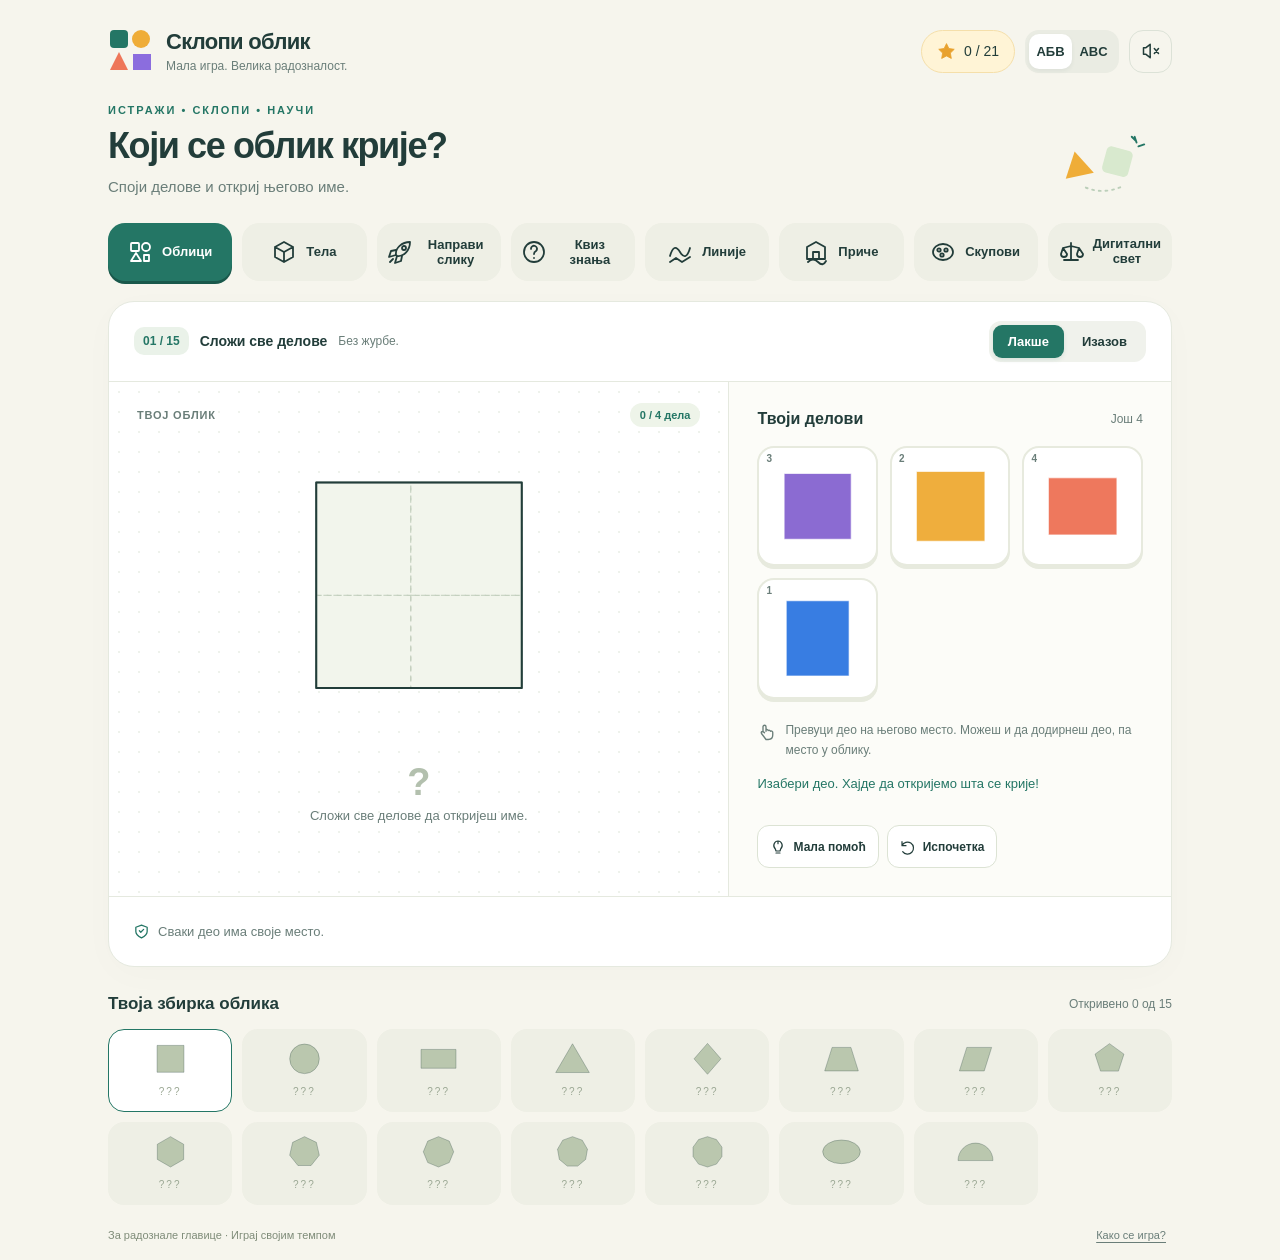
==== commit e5d9299b: "Add "Дигитални свет" section with the scales game (Ваге) New activity in the existing nav, built lik" ====
--- a/Sklopi_oblik-new.html
+++ b/Sklopi_oblik-new.html
@@ -34,7 +34,7 @@
     @media(max-width:340px){.story-tabs .icon{display:none}.story-task-top{flex-wrap:wrap}.story-tools button{font-size:10px}.home-tray{grid-template-columns:repeat(3,minmax(0,1fr))}}
     /* SETS_CSS_START */
     /* Sets workshop: scoped controls, original SVG illustrations and touch targets. */
-    .activity-nav{grid-template-columns:repeat(7,minmax(0,1fr))}
+    .activity-nav{grid-template-columns:repeat(8,minmax(0,1fr))}
     .sets-panel{background:#fff;border:1px solid var(--line);border-radius:26px;overflow:hidden;box-shadow:0 8px 36px #23423805}
     .sets-panel[hidden]{display:none}.sets-panel button:disabled{opacity:.6}
     .set-toolbar{display:flex;justify-content:space-between;gap:18px;padding:19px 25px;background:#f9faf4;border-bottom:1px solid var(--line)}
@@ -121,9 +121,51 @@
     .set-drag-ghost{position:fixed;width:66px;height:66px;z-index:70;pointer-events:none;filter:drop-shadow(0 7px 5px #233d3a35)}.set-drag-ghost svg{width:100%;height:100%}
     .set-solved .set-body{background:linear-gradient(180deg,#fff,#fafdf5)}
     @media(max-width:960px){.activity-nav{grid-template-columns:repeat(4,minmax(0,1fr))}.set-toolbar>div{align-items:flex-start;flex-direction:column;gap:7px}.set-toolbar>div:first-child{flex:1}.set-toolbar select{max-width:100%}.set-actions{flex-wrap:wrap}.set-bins{gap:10px}.set-bin-title{font-size:12px}.set-catalog{grid-template-columns:repeat(3,minmax(0,1fr))}}
-    @media(max-width:590px){.activity-nav{grid-template-columns:repeat(2,minmax(0,1fr))}.activity-button[data-activity="sets"]{grid-column:1/-1;justify-content:center}.sets-panel{border-radius:21px}.set-toolbar{padding:15px;gap:11px}.set-toolbar label{font-size:11px}.set-toolbar select{font-size:12px;padding:10px 9px}.set-toolbar>div:last-child{max-width:43%}.set-task-top{padding:20px 16px 0;gap:8px}.set-kind{font-size:10px}.set-difficulty{font-size:10px;padding:7px 9px}.set-prompt{font-size:20px;padding:12px 16px 6px}.set-body{padding:14px 15px 22px}.set-bank{gap:9px;grid-template-columns:repeat(auto-fit,minmax(68px,1fr))}.set-tile{min-height:80px;padding:7px 3px;border-radius:15px}.set-tile svg{width:55px;height:55px}.set-item-label{font-size:9px}.set-bins{grid-template-columns:1fr;gap:12px;margin-top:16px}.set-bin{min-height:125px;border-radius:22px}.set-bin-title{min-height:46px;font-size:12px}.set-bin-items{min-height:60px;padding:10px}.set-bin-items .set-tile{width:54px;min-height:55px}.set-bin-items .set-tile svg{width:44px;height:44px}.set-two{gap:12px}.set-oval{padding:17px 12px;min-height:153px;border-radius:40%}.set-static{width:43px;height:43px}.set-inside{gap:6px}.set-oval-wrap h3{font-size:12px;margin-bottom:9px}.set-oval .set-tile{width:48px;min-height:48px;padding:2px}.set-oval .set-tile svg{width:44px;height:44px}.set-number{width:44px;min-height:44px;font-size:18px}.set-number-answer>div{gap:6px}.set-choice-list{gap:8px;margin-top:20px}.set-choice{min-height:51px;font-size:12px;flex-basis:115px;padding:10px}.set-feedback,.set-hint{margin:0 15px 15px;font-size:12px;padding:13px}.set-actions{padding:2px 15px 20px;gap:13px}.set-actions>div{width:100%}.set-actions>div:last-child{justify-content:flex-end}.set-actions .secondary{font-size:11px;padding:11px 9px}.set-palette{gap:6px}.set-palette button{font-size:11px;padding:8px;gap:5px}.set-palette i{width:19px;height:19px}.set-paint-rules{gap:7px;font-size:11px}.set-paint-rules>span{padding:7px 9px}.set-rule-banner{font-size:12px;padding:11px}.set-pair-instruction,.set-interaction-tip{font-size:11px}.set-catalog-details,.set-guide-details{padding:16px 15px}.set-catalog{grid-template-columns:repeat(2,minmax(0,1fr));gap:9px}.set-category{padding:12px 10px;min-height:102px}.set-guide{grid-template-columns:repeat(2,minmax(0,1fr));gap:8px}.set-bottom{padding:14px 15px;font-size:10px}.set-add-controls{gap:8px}.set-add{font-size:12px;padding:10px 11px}.set-add svg{width:29px;height:29px}.set-scene{max-width:380px}}
+    @media(max-width:590px){.activity-nav{grid-template-columns:repeat(2,minmax(0,1fr))}.sets-panel{border-radius:21px}.set-toolbar{padding:15px;gap:11px}.set-toolbar label{font-size:11px}.set-toolbar select{font-size:12px;padding:10px 9px}.set-toolbar>div:last-child{max-width:43%}.set-task-top{padding:20px 16px 0;gap:8px}.set-kind{font-size:10px}.set-difficulty{font-size:10px;padding:7px 9px}.set-prompt{font-size:20px;padding:12px 16px 6px}.set-body{padding:14px 15px 22px}.set-bank{gap:9px;grid-template-columns:repeat(auto-fit,minmax(68px,1fr))}.set-tile{min-height:80px;padding:7px 3px;border-radius:15px}.set-tile svg{width:55px;height:55px}.set-item-label{font-size:9px}.set-bins{grid-template-columns:1fr;gap:12px;margin-top:16px}.set-bin{min-height:125px;border-radius:22px}.set-bin-title{min-height:46px;font-size:12px}.set-bin-items{min-height:60px;padding:10px}.set-bin-items .set-tile{width:54px;min-height:55px}.set-bin-items .set-tile svg{width:44px;height:44px}.set-two{gap:12px}.set-oval{padding:17px 12px;min-height:153px;border-radius:40%}.set-static{width:43px;height:43px}.set-inside{gap:6px}.set-oval-wrap h3{font-size:12px;margin-bottom:9px}.set-oval .set-tile{width:48px;min-height:48px;padding:2px}.set-oval .set-tile svg{width:44px;height:44px}.set-number{width:44px;min-height:44px;font-size:18px}.set-number-answer>div{gap:6px}.set-choice-list{gap:8px;margin-top:20px}.set-choice{min-height:51px;font-size:12px;flex-basis:115px;padding:10px}.set-feedback,.set-hint{margin:0 15px 15px;font-size:12px;padding:13px}.set-actions{padding:2px 15px 20px;gap:13px}.set-actions>div{width:100%}.set-actions>div:last-child{justify-content:flex-end}.set-actions .secondary{font-size:11px;padding:11px 9px}.set-palette{gap:6px}.set-palette button{font-size:11px;padding:8px;gap:5px}.set-palette i{width:19px;height:19px}.set-paint-rules{gap:7px;font-size:11px}.set-paint-rules>span{padding:7px 9px}.set-rule-banner{font-size:12px;padding:11px}.set-pair-instruction,.set-interaction-tip{font-size:11px}.set-catalog-details,.set-guide-details{padding:16px 15px}.set-catalog{grid-template-columns:repeat(2,minmax(0,1fr));gap:9px}.set-category{padding:12px 10px;min-height:102px}.set-guide{grid-template-columns:repeat(2,minmax(0,1fr));gap:8px}.set-bottom{padding:14px 15px;font-size:10px}.set-add-controls{gap:8px}.set-add{font-size:12px;padding:10px 11px}.set-add svg{width:29px;height:29px}.set-scene{max-width:380px}}
     @media(max-width:370px){.set-two{grid-template-columns:1fr}.set-two .set-oval{max-width:270px;margin:auto;min-height:130px}.set-two .set-static{width:47px;height:47px}.set-toolbar{flex-wrap:wrap}.set-toolbar>div:last-child{max-width:100%;width:100%;flex-direction:row;align-items:center}.set-toolbar>div:last-child select{flex:1}.set-actions>div:first-child{gap:5px}}
     /* SETS_CSS_END */
+    /* DIGITAL_CSS_START */
+    /* Digital world (scales game): reuses the sets-panel shell, only game-specific parts are styled here. */
+    .digital-panel [hidden]{display:none!important}
+    .activity-button[data-activity="digital"] span{line-height:1.15}
+    .dg-svg{display:block;width:min(100%,380px);height:auto;margin:0 auto;overflow:visible}
+    .dg-stage{display:grid;grid-template-columns:minmax(0,1.1fr) minmax(0,1fr);gap:26px;align-items:center}
+    .dg-controls{display:flex;flex-direction:column;gap:13px;min-width:0}
+    .dg-caption{display:flex;align-items:center;justify-content:center;gap:8px;font-size:14px;font-weight:bold;margin-top:8px}
+    .dg-caption svg{width:28px;height:28px}
+    .dg-status{font-size:13px;line-height:1.55;text-align:center;color:#6a7e79;min-height:3.1em}
+    .dg-tray{display:flex;flex-wrap:wrap;gap:10px;justify-content:center}
+    .dg-weight{display:flex;flex-direction:column;align-items:center;gap:3px;min-width:76px;min-height:78px;padding:8px 10px;background:#fff;border:1px solid #dce3d4;border-radius:14px;box-shadow:0 3px 0 #dce3d4;font-size:12px;font-weight:bold}
+    .dg-weight svg{width:38px;height:38px}
+    .dg-weight:active,.dg-option:active,.dg-pour button:active,.dg-card:active{transform:translateY(2px);box-shadow:0 1px 0 #dce3d4}
+    .dg-weight:disabled,.dg-option:disabled,.dg-pour button:disabled,.dg-card:disabled,.dg-prop:disabled{opacity:.6}
+    .dg-w{cursor:pointer;outline:none}.dg-w:focus-visible path{stroke:#286cea;stroke-width:3}
+    .dg-eq{text-align:center;font-size:15px;line-height:1.5}
+    .dg-question{text-align:center;font-size:15px;font-weight:bold;margin:2px 0 4px}
+    .dg-options{display:grid;grid-template-columns:repeat(3,minmax(0,1fr));gap:10px}
+    .dg-option{display:flex;flex-direction:column;align-items:center;justify-content:center;gap:6px;min-height:56px;padding:11px 8px;background:#fff;border:1px solid #dce3d4;border-radius:14px;box-shadow:0 3px 0 #dce3d4;font-size:15px;font-weight:bold}
+    .dg-option svg{width:44px;height:44px}
+    .dg-option.wrong,.dg-card.wrong{background:#fbf0d9;border-color:#ecd49a;color:#876b31}
+    .dg-option.right,.dg-card.right{background:#edf5e5;border-color:#a9d19b;color:var(--teal)}
+    .dg-pour{display:grid;grid-template-columns:repeat(4,minmax(0,1fr));gap:8px}
+    .dg-pour button{min-height:52px;font-size:16px;font-weight:bold;background:#fff;border:1px solid #dce3d4;border-radius:13px;box-shadow:0 3px 0 #dce3d4}
+    .dg-props{display:flex;flex-direction:column;gap:9px}
+    .dg-prop{display:flex;align-items:center;gap:12px;text-align:left;background:#fff;border:1px solid #dce3d4;border-radius:14px;padding:11px 14px;min-height:54px;font-size:14px;line-height:1.4}
+    .dg-circle{flex:none;width:28px;height:28px;border-radius:50%;border:3px solid #a9b9ad;background:#fff}
+    .dg-prop[aria-pressed="true"] .dg-circle{background:var(--gold);border-color:#c98716}
+    .dg-prop.bad{border-color:#e4a595;background:#fdf1ee}
+    .dg-statement{font-size:18px;line-height:1.5;text-align:center;background:#f6f7ef;border-radius:16px;padding:16px 18px;margin-bottom:14px}
+    .dg-cards{display:grid;grid-template-columns:repeat(3,minmax(0,1fr));gap:10px}
+    .dg-card{display:flex;flex-direction:column;align-items:center;gap:6px;padding:10px 6px;background:#fff;border:1px solid #dce3d4;border-radius:16px;box-shadow:0 3px 0 #dce3d4;font-size:12px;font-weight:bold;line-height:1.3}
+    .dg-card .dg-svg{width:100%;max-width:150px}
+    .dg-card>span:first-child{flex:1;display:flex;align-items:center;justify-content:center;width:100%}
+    .dg-result{text-align:center;padding:10px 0 4px}
+    .dg-big-stars{display:flex;justify-content:center;gap:8px}.dg-big-stars .dg-star{width:50px;height:50px}
+    .dg-result p{margin-top:12px;font-size:15px;line-height:1.5;color:#6a7e79}
+    .dg-star{width:17px;height:17px;vertical-align:-3px;fill:#e8a12e;stroke:#e8a12e;stroke-width:1.2}.dg-star.off{fill:none;stroke:#c9cfbf}
+    @media(max-width:700px){.dg-stage{grid-template-columns:1fr;gap:14px}.dg-weight{min-width:68px}.dg-statement{font-size:16px}.dg-cards,.dg-options{gap:8px}}
+    @media(max-width:370px){.dg-options{grid-template-columns:1fr}.dg-cards{grid-template-columns:1fr}.dg-card .dg-svg{max-width:190px}}
+    /* DIGITAL_CSS_END */
   </style>
 </head>
 <body>
@@ -152,6 +194,7 @@
         <button class="activity-button" data-activity="lines" aria-pressed="false"><svg class="icon" viewBox="0 0 24 24" aria-hidden="true"><path d="M2 16Q6 2 12 12T22 8M2 22l6-4 6 4 8-5"/></svg><span data-text="lines">Линије</span></button>
         <button class="activity-button" data-activity="stories" aria-pressed="false"><svg class="icon" viewBox="0 0 24 24" aria-hidden="true"><path d="M3 19V7l9-5 9 5v12H3m6 0v-7h6v7M4 22q5-5 10 0t8-1"/></svg><span data-text="stories">Приче</span></button>
         <button class="activity-button" data-activity="sets" aria-pressed="false"><svg class="icon" viewBox="0 0 24 24" aria-hidden="true"><ellipse cx="12" cy="12" rx="10" ry="8"/><circle cx="8" cy="10" r="1.7"/><circle cx="15" cy="10" r="1.7"/><circle cx="11" cy="15" r="1.7"/></svg><span data-text="sets">Скупови</span></button>
+        <button class="activity-button" data-activity="digital" aria-pressed="false"><svg class="icon" viewBox="0 0 24 24" aria-hidden="true"><path d="M12 3v17M5 20h14M12 6 4 8m8-2 8 2M4 8l-2 6a3 3 0 0 0 6 0Zm16 0-2 6a3 3 0 0 0 6 0Z"/></svg><span data-text="digital">Дигитални свет</span></button>
       </nav>
 
       <section id="puzzlePanel" class="game" aria-label="Геометријска слагалица">
@@ -256,11 +299,28 @@
         <details class="set-guide-details"><summary id="setGuideTitle">Мали подсетник</summary><div id="setGuide" class="set-guide"></div></details>
       </section>
 
+      <section id="digitalPanel" class="sets-panel digital-panel" aria-label="Дигитални свет" hidden>
+        <div class="set-toolbar">
+          <div><label id="dgGameLabel" for="dgGame">Игра</label><select id="dgGame" class="story-select"></select></div>
+          <div><label id="dgTaskLabel" for="dgTask">Вежба</label><select id="dgTask" class="story-select"></select></div>
+        </div>
+        <div class="set-task-top"><span id="dgKind" class="set-kind"></span><span id="dgRound" class="set-difficulty"></span></div>
+        <h2 id="dgPrompt" class="set-prompt" tabindex="-1"></h2>
+        <div id="dgBody" class="set-body"></div>
+        <p id="dgHintText" class="set-hint" hidden></p>
+        <p id="dgFeedback" class="set-feedback" role="status" aria-live="polite" aria-atomic="true" hidden></p>
+        <div class="set-actions">
+          <div><button id="dgReset" class="secondary">Испочетка</button><button id="dgHint" class="secondary">Мала помоћ</button></div>
+          <div><button id="dgCheck" class="next">Провери</button><button id="dgNext" class="next" hidden>Следећи задатак</button></div>
+        </div>
+        <div class="set-bottom"><p id="dgStats"></p></div>
+      </section>
+
       <section id="collectionSection" class="collection" aria-labelledby="collectionTitle"><div class="collection-title"><h2 id="collectionTitle" data-text="collection">Твоја збирка облика</h2><p id="collectionProgress">Откривено 0 од 15</p></div><div id="pictureLibrary" class="picture-library" hidden><div class="library-controls"><select id="pictureCategory" aria-label="Изабери тему"></select><button id="bodyFilter" class="secondary" aria-pressed="false">Са геометријским телима</button><p id="libraryCount" aria-live="polite"></p></div></div><div id="shapeList" class="shape-list"></div><button id="morePictures" class="secondary more-pictures" hidden>Прикажи још слика</button></section>
     </main>
     <footer><span data-text="footer">За радознале главице · Играј својим темпом</span><button id="helpButton" data-text="howTo">Како се игра?</button></footer>
   </div>
-  <dialog id="helpDialog"><h2 data-text="helpTitle">Хајде да склапамо!</h2><p data-text="help1">Превуци шарени део на одговарајуће место у облику. Када је довољно близу, сам ће се уклопити.</p><p data-text="help2">На телефону можеш и да додирнеш део, па његово место. Тастатуром изабери део помоћу Tab и Enter, а затим на исти начин изабери место.</p><p data-text="help3">„Лакше“ показује где иду делови. „Изазов“ има више делова и сакривене линије. За мали наговештај изабери „Мала помоћ“.</p><p data-text="help4">Кад сложиш све делове, открићеш име облика! Свој напредак можеш да видиш у збирци испод игре.</p><p data-text="help6"></p><p data-text="help7"></p><p data-text="help5"></p><button id="closeHelp" class="next" data-text="letsPlay">Хајде да играмо</button></dialog>
+  <dialog id="helpDialog"><h2 data-text="helpTitle">Хајде да склапамо!</h2><p data-text="help1">Превуци шарени део на одговарајуће место у облику. Када је довољно близу, сам ће се уклопити.</p><p data-text="help2">На телефону можеш и да додирнеш део, па његово место. Тастатуром изабери део помоћу Tab и Enter, а затим на исти начин изабери место.</p><p data-text="help3">„Лакше“ показује где иду делови. „Изазов“ има више делова и сакривене линије. За мали наговештај изабери „Мала помоћ“.</p><p data-text="help4">Кад сложиш све делове, открићеш име облика! Свој напредак можеш да видиш у збирци испод игре.</p><p data-text="help6"></p><p data-text="help7"></p><p data-text="help8"></p><p data-text="help5"></p><button id="closeHelp" class="next" data-text="letsPlay">Хајде да играмо</button></dialog>
   <script id="geometry-core">
   const ShapeGeometry = (() => {
     const TAU = Math.PI * 2;
@@ -1585,6 +1645,423 @@
   return {types,tasks,taskById,catalog,groupNames,colors,colorOf,art,esc,State,Deck,random,shuffle,relation,selectedAnswer,fingerprint,mount,pairLayout,sceneBackdrop};
 })();
   </script>
+  <script id="digital-core">
+/* Дигитални свет: игра "Ваге". Нове игре се додају у GAMES (на дну модула). */
+const DigitalWorkshop = (() => {
+  'use strict';
+  const NS = 'http://www.w3.org/2000/svg';
+  const esc = s => String(s).replace(/[&<>"']/g, c => ({'&':'&amp;','<':'&lt;','>':'&gt;','"':'&quot;',"'":'&#39;'}[c]));
+  const rand = n => Math.floor(Math.random() * n);
+  const shuffle = a => { const r = a.slice(); for (let i = r.length - 1; i > 0; i--) { const j = rand(i + 1); [r[i], r[j]] = [r[j], r[i]]; } return r; };
+  const pick = a => a[rand(a.length)];
+  const clamp = (x, a, b) => Math.max(a, Math.min(b, x));
+  const frame = f => (window.requestAnimationFrame ? window.requestAnimationFrame(f) : setTimeout(f, 16));
+  const svgEl = (tag, attrs) => { const e = document.createElementNS(NS, tag); for (const k in attrs) e.setAttribute(k, attrs[k]); return e; };
+  let uid = 0;
+
+  /* ---------- Цртежи намирница (оригинални SVG, 48x48) ---------- */
+  const SHAPES = {
+    apple: '<path d="M24 15c-5-4-14-1-14 10 0 9 6 17 11 17 2 0 2-1 3-1s1 1 3 1c5 0 11-8 11-17 0-11-9-14-14-10z" fill="#e0483c"/><path d="M24 15c0-4 1-7 4-9" stroke="#6b4a2b" stroke-width="2.4" fill="none" stroke-linecap="round"/><path d="M27 10c3-4 8-4 10-3-1 4-5 6-10 3z" fill="#4a9a4a"/>',
+    banana: '<path d="M7 13c1 15 13 27 34 22-2 5-9 9-17 8C12 41 3 29 7 13z" fill="#f2c94c" stroke="#b8901f" stroke-width="1.6" stroke-linejoin="round"/><path d="M7 13 5 8l5-1z" fill="#6b4a2b"/>',
+    lemon: '<ellipse cx="24" cy="26" rx="16" ry="12" fill="#f5d93a" stroke="#c9a921" stroke-width="1.6"/><path d="m8 26-4-2m36 2 4-2" stroke="#c9a921" stroke-width="2.6" stroke-linecap="round"/>',
+    egg: '<path d="M24 6C16 6 10 20 10 28a14 14 0 0 0 28 0C38 20 32 6 24 6z" fill="#fbf3e2" stroke="#d6c7a6" stroke-width="1.8"/>',
+    potato: '<path d="M7 28c-2-9 6-17 17-17 11 0 18 6 16 16-2 9-9 13-18 13-7 0-13-4-15-12z" fill="#b9854f" stroke="#8a5e30" stroke-width="1.6"/><circle cx="17" cy="24" r="1.6" fill="#8a5e30"/><circle cx="29" cy="32" r="1.6" fill="#8a5e30"/><circle cx="31" cy="21" r="1.4" fill="#8a5e30"/>',
+    carrot: '<path d="M34 13c3 3 4 6 3 8L14 42c-2 2-6-2-4-4L28 14c2-2 4-2 6-1z" fill="#f08a2e"/><path d="M33 13c-1-5 1-8 4-9m-4 9c3-3 7-4 10-3m-10 3c4 0 6 3 7 6" stroke="#3f9a4a" stroke-width="2.6" fill="none" stroke-linecap="round"/>',
+    pear: '<path d="M24 12c-4 0-6 4-6 8 0 4-8 8-8 15 0 6 6 9 14 9s14-3 14-9c0-7-8-11-8-15 0-4-2-8-6-8z" fill="#a8c94a" stroke="#7d9a2c" stroke-width="1.6"/><path d="M24 12c0-3 1-6 3-8" stroke="#6b4a2b" stroke-width="2.4" stroke-linecap="round" fill="none"/>',
+    tomato: '<circle cx="24" cy="27" r="15" fill="#e8442f"/><path d="m24 12 3 4 5-1-3 4 4 3-5 0-2 4-2-4-5 0 4-3-3-4 5 1z" fill="#3f9a4a"/>',
+    bread: '<path d="M6 28c0-9 8-16 18-16s18 7 18 16c0 4-2 8-5 8H11c-3 0-5-4-5-8z" fill="#d49a52" stroke="#a8702d" stroke-width="1.6"/><path d="m16 20 4 7m4-9 3 8m5-5 3 6" stroke="#f1d29a" stroke-width="2.2" stroke-linecap="round"/><rect x="9" y="35" width="30" height="5" rx="2" fill="#b57a35"/>',
+    milk: '<rect x="12" y="14" width="24" height="30" rx="2" fill="#fff" stroke="#9db4c9" stroke-width="1.8"/><path d="m12 14 6-9h12l6 9z" fill="#5aa7e0" stroke="#3b82c4" stroke-width="1.5" stroke-linejoin="round"/><rect x="16" y="24" width="16" height="10" rx="2" fill="#5aa7e0"/>',
+    flour: '<path d="M12 12c4-4 20-4 24 0l3 30H9z" fill="#f4ead2" stroke="#c9b88c" stroke-width="1.8" stroke-linejoin="round"/><rect x="15" y="22" width="18" height="12" rx="2" fill="#e9b949"/>',
+    melon: '<circle cx="24" cy="26" r="18" fill="#3f9a4a"/><path d="M14 12c3 10 3 22 0 30M24 8v36M34 12c-3 10-3 22 0 30" stroke="#2c7a38" stroke-width="2.4" fill="none"/>'
+  };
+  const ITEMS = [
+    {id:'lemon', name:'лимон', m:50}, {id:'egg', name:'јаје', m:50},
+    {id:'banana', name:'банана', m:100}, {id:'carrot', name:'шаргарепа', m:100},
+    {id:'apple', name:'јабука', m:150}, {id:'tomato', name:'парадајз', m:150},
+    {id:'pear', name:'крушка', m:200}, {id:'potato', name:'кромпир', m:250},
+    {id:'bread', name:'векна хлеба', m:500},
+    {id:'milk', name:'литар млека', m:1000}, {id:'flour', name:'пакет брашна', m:1000},
+    {id:'melon', name:'лубеница', m:2000}
+  ];
+  const INGREDIENTS = [
+    {name:'шећера', c:'#f0d9a6'}, {name:'брашна', c:'#efe6d2'}, {name:'какаа', c:'#6b3f26'},
+    {name:'соли', c:'#cfd8dc'}, {name:'цимета', c:'#b4531c'}
+  ];
+  const itemSVG = (id, size) => `<svg viewBox="0 0 48 48" width="${size}" height="${size}" aria-hidden="true">${SHAPES[id]}</svg>`;
+  const weightShape = (w, fs) => `<path d="M5 42h38l-5-22H10z" fill="#b8c0c9" stroke="#7a838f" stroke-width="1.6" stroke-linejoin="round"/><rect x="18" y="10" width="12" height="9" rx="4" fill="#8b95a1"/><text x="24" y="37" text-anchor="middle" font-size="${fs}" font-weight="700" fill="#2d3748">${w}</text>`;
+  const starSVG = on => `<svg class="dg-star${on ? '' : ' off'}" viewBox="0 0 24 24" aria-hidden="true"><path d="m12 2 3 6.2 6.8 1-4.9 4.8 1.2 6.8-6.1-3.2-6.1 3.2 1.2-6.8L2.2 9.2l6.8-1Z"/></svg>`;
+
+  /* ---------- Пружина за природно кретање казаљке и греде ---------- */
+  function spring(x0, apply) {
+    let x = x0, v = 0, target = x0, running = false;
+    const step = () => {
+      v = (v + (target - x) * .1) * .78; x += v; apply(x);
+      if (Math.abs(v) < .02 && Math.abs(target - x) < .02) { x = target; apply(x); running = false; return; }
+      frame(step);
+    };
+    return {
+      set(t) { target = t; if (!running) { running = true; frame(step); } },
+      jump(t) { target = x = t; v = 0; apply(x); }
+    };
+  }
+
+  /* ---------- Вага са тасовима ---------- */
+  function makeBalance() {
+    const L = 130, PX = 180, PY = 72, H = 62;
+    const root = svgEl('svg', {viewBox: '0 0 360 250', class: 'dg-svg dg-bal', 'aria-hidden': 'true'});
+    const pan = side => `<g data-pan="${side}"><line x1="0" y1="0" x2="-46" y2="${H}" stroke="#6b8580" stroke-width="2"/><line x1="0" y1="0" x2="46" y2="${H}" stroke="#6b8580" stroke-width="2"/><path d="M-58 ${H}Q0 ${H + 36} 58 ${H}Z" fill="#4b6b64"/><g data-content transform="translate(0 ${H - 2})"></g></g>`;
+    root.innerHTML = `<ellipse cx="180" cy="236" rx="86" ry="11" fill="#dfe6d8"/><rect x="172" y="${PY}" width="16" height="166" rx="7" fill="#a9b9ad"/><line data-beam stroke="#4b6b64" stroke-width="9" stroke-linecap="round"/>${pan('l')}${pan('r')}<circle cx="${PX}" cy="${PY}" r="11" fill="#2f4f48"/>`;
+    const beam = root.querySelector('[data-beam]'), pl = root.querySelector('[data-pan="l"]'), pr = root.querySelector('[data-pan="r"]');
+    const cl = pl.querySelector('[data-content]'), cr = pr.querySelector('[data-content]');
+    function draw(deg) {
+      const r = deg * Math.PI / 180, lx = PX - L * Math.cos(r), ly = PY + L * Math.sin(r), rx = PX + L * Math.cos(r), ry = PY - L * Math.sin(r);
+      beam.setAttribute('x1', lx); beam.setAttribute('y1', ly); beam.setAttribute('x2', rx); beam.setAttribute('y2', ry);
+      pl.setAttribute('transform', `translate(${lx} ${ly})`); pr.setAttribute('transform', `translate(${rx} ${ry})`);
+    }
+    const sp = spring(0, draw); draw(0);
+    let removeFn = null;
+    const fire = e => { const g = e.target.closest('[data-w]'); if (g && removeFn) removeFn(Number(g.dataset.w)); };
+    root.addEventListener('click', fire);
+    root.addEventListener('keydown', e => { if (e.key === 'Enter' || e.key === ' ') { e.preventDefault(); fire(e); } });
+    const itemIn = id => id ? `<g transform="translate(-28 -54) scale(1.17)">${SHAPES[id]}</g>` : '';
+    return {
+      el: root,
+      left(id) { cl.innerHTML = itemIn(id); },
+      rightItem(id) { cr.innerHTML = itemIn(id); },
+      weights(list) {
+        cr.innerHTML = list.map((w, i) => {
+          const row = Math.floor(i / 3), col = i % 3, n = Math.min(3, list.length - row * 3), x = (col - (n - 1) / 2) * 38, y = -row * 28;
+          return `<g class="dg-w" data-w="${i}" tabindex="0" role="button" aria-label="${w} g" transform="translate(${x - 18} ${y - 36}) scale(.75)">${weightShape(w, w < 100 ? 20 : 15)}</g>`;
+        }).join('');
+      },
+      onRemove(fn) { removeFn = fn; },
+      tilt(deg) { sp.set(deg); }
+    };
+  }
+
+  /* ---------- Вага са казаљком (0-2000 g, мала црта = 50 g) ---------- */
+  function makeDial() {
+    const root = svgEl('svg', {viewBox: '0 0 300 322', class: 'dg-svg dg-dial', 'aria-hidden': 'true'});
+    let ticks = '', labels = '';
+    for (let k = 0; k < 40; k++) {
+      const a = k * 9 * Math.PI / 180, len = k % 10 === 0 ? 16 : k % 2 === 0 ? 11 : 6, w = k % 10 === 0 ? 2.6 : k % 2 === 0 ? 1.8 : 1.2;
+      ticks += `<line x1="${(150 + Math.sin(a) * 100).toFixed(1)}" y1="${(190 - Math.cos(a) * 100).toFixed(1)}" x2="${(150 + Math.sin(a) * (100 - len)).toFixed(1)}" y2="${(190 - Math.cos(a) * (100 - len)).toFixed(1)}" stroke="#3b5651" stroke-width="${w}" stroke-linecap="round"/>`;
+    }
+    for (const k of [10, 20, 30]) {
+      const a = k * 9 * Math.PI / 180;
+      labels += `<text x="${(150 + Math.sin(a) * 66).toFixed(1)}" y="${(190 - Math.cos(a) * 66 + 5).toFixed(1)}" text-anchor="middle" font-size="14" font-weight="700" fill="#2f4f48">${k * 50}</text>`;
+    }
+    root.innerHTML = `<rect x="144" y="70" width="12" height="40" fill="#a9b9ad"/><ellipse cx="150" cy="64" rx="74" ry="9" fill="#a9b9ad"/><g data-item transform="translate(126 12)"></g><rect x="60" y="296" width="180" height="20" rx="8" fill="#a9b9ad"/><circle cx="150" cy="190" r="112" fill="#dfe6d8" stroke="#6b8580" stroke-width="3"/><circle cx="150" cy="190" r="102" fill="#fff"/>${ticks}${labels}<text x="150" y="124" text-anchor="middle" font-size="11" font-weight="700" fill="#2f4f48">2000</text><text x="150" y="138" text-anchor="middle" font-size="11" font-weight="700" fill="#2f4f48">0</text><text x="150" y="238" text-anchor="middle" font-size="13" font-weight="700" fill="#6a7e79">g</text><g data-needle transform="translate(150 190) rotate(0)"><path d="M-4 14 0-86 4 14z" fill="#e0483c"/><circle r="8" fill="#2f4f48"/></g>`;
+    const needle = root.querySelector('[data-needle]'), item = root.querySelector('[data-item]');
+    const sp = spring(0, deg => needle.setAttribute('transform', `translate(150 190) rotate(${deg})`));
+    return {
+      el: root,
+      item(id) { item.innerHTML = id ? SHAPES[id] : ''; },
+      set(m) { sp.set(m / 2000 * 360); },
+      zero() { sp.jump(0); }
+    };
+  }
+
+  /* ---------- Дигитална вага (тачност од 1 g) ---------- */
+  function makeDigital() {
+    const cid = 'dgclip' + (++uid);
+    const root = svgEl('svg', {viewBox: '0 104 300 146', class: 'dg-svg dg-dig', 'aria-hidden': 'true'});
+    root.innerHTML = `<defs><clipPath id="${cid}"><path d="M75 120Q150 170 225 120Z"/></clipPath></defs><rect x="30" y="150" width="240" height="92" rx="22" fill="#33504a"/><rect x="54" y="164" width="192" height="54" rx="9" fill="#cfeed4" stroke="#1f3a35" stroke-width="2"/><text data-num x="212" y="206" text-anchor="end" font-size="40" font-weight="700" font-family="ui-monospace,Menlo,Consolas,monospace" fill="#17361f">0</text><text x="222" y="206" font-size="20" font-weight="700" fill="#17361f">g</text><circle cx="62" cy="232" r="4" fill="#9fb0a3"/><circle cx="78" cy="232" r="4" fill="#9fb0a3"/><path d="M75 120Q150 170 225 120Z" fill="#eef3ea"/><g clip-path="url(#${cid})"><rect data-pile x="60" y="145" width="180" height="0" fill="#efe6d2"/></g><path d="M75 120Q150 170 225 120Z" fill="none" stroke="#8fa396" stroke-width="3" stroke-linejoin="round"/><path d="M65 120h170" stroke="#8fa396" stroke-width="3" stroke-linecap="round"/>`;
+    const num = root.querySelector('[data-num]'), pile = root.querySelector('[data-pile]');
+    return {
+      el: root,
+      set(g, color) {
+        num.textContent = String(g);
+        const level = g > 0 ? Math.min(24, 5 + g * .7) : 0;
+        pile.setAttribute('y', 145 - level); pile.setAttribute('height', g > 0 ? level + 6 : 0);
+        if (color) pile.setAttribute('fill', color);
+      }
+    };
+  }
+  const SCALE_VIEWS = {tas: makeBalance, dial: makeDial, dig: makeDigital};
+  const SCALE_NAMES = {tas: 'Вага са тасовима', dial: 'Вага са казаљком', dig: 'Дигитална вага'};
+
+  /* ---------- Особине вага (обој кружиће) ---------- */
+  const PROPS = [
+    {id: 'teg', t: 'неопходни су тегови за мерење'},
+    {id: 'prec', t: 'изузетно прецизно мери мале количине намирница'},
+    {id: 'kaz', t: 'тежину показује казаљка на бројчанику'},
+    {id: 'ekr', t: 'тежину показују бројеви на екрану'},
+    {id: 'tas', t: 'има два таса'}
+  ];
+  const PROP_ANSWERS = {tas: ['teg', 'tas'], dial: ['kaz'], dig: ['prec', 'ekr']};
+  const STATEMENTS = [
+    {t: 'Тежину читам тако што видим докле је стигла казаљка.', a: 'dial'},
+    {t: 'На бројчанику пише 500, 1000 и 1500.', a: 'dial'},
+    {t: 'Са стране додајем тегове док се тасови не изравнају.', a: 'tas'},
+    {t: 'Имам два таса: на један ставим намирницу, а на други тегове.', a: 'tas'},
+    {t: 'Тежину одмах видим написану бројевима на екрану.', a: 'dig'},
+    {t: 'Треба ми тачно 8 g квасца за колач.', a: 'dig'}
+  ];
+
+  function numOptions(c, deltas, max) {
+    const s = new Set([c]);
+    for (const d of shuffle(deltas)) {
+      if (s.size >= 3) break;
+      const cand = shuffle([c + d, c - d]).find(v => v > 0 && v <= max && !s.has(v));
+      if (cand) s.add(cand);
+    }
+    for (let k = 50; s.size < 3; k += 50) for (const v of [c - k, c + k]) if (v > 0 && v <= max && s.size < 3 && !s.has(v)) s.add(v);
+    return shuffle([...s]);
+  }
+  function makePairs(n) {
+    const byMass = {}; ITEMS.forEach(i => (byMass[i.m] = byMass[i.m] || []).push(i));
+    const groups = Object.values(byMass).filter(g => g.length > 1), eq = rand(n), out = [];
+    for (let k = 0; k < n; k++) {
+      if (k === eq) out.push(shuffle(pick(groups)).slice(0, 2));
+      else { let a, b; do { a = pick(ITEMS); b = pick(ITEMS); } while (a.m === b.m); out.push([a, b]); }
+    }
+    return out;
+  }
+  function makeDigTargets() {
+    const ranges = [[4, 9], [10, 17], [18, 26], [27, 38], [39, 49]];
+    return ranges.map(([a, b]) => ({t: a + rand(b - a + 1), ing: pick(INGREDIENTS)}));
+  }
+
+  /* ---------- Вежбе ---------- */
+  const SCALE_TASKS = [
+    {id: 'tas', name: 'Тегови', kind: 'Вага са тасовима', rounds: 5, check: false,
+      make: () => shuffle(ITEMS.filter(i => i.m <= 750)).slice(0, 5).sort((a, b) => a.m - b.m),
+      hint: () => 'Прво стави највећи тег који не прелази тежину предмета, па додај мање тегове.'},
+    {id: 'dial', name: 'Казаљка', kind: 'Вага са казаљком', rounds: 5, check: false,
+      make: () => shuffle(ITEMS).slice(0, 5),
+      hint: () => 'Свака мала црта је 50 g. Велики бројеви су 500, 1000 и 1500.'},
+    {id: 'dig', name: 'Дигитална вага', kind: 'Дигитална вага', rounds: 5, check: true,
+      make: makeDigTargets,
+      hint: () => 'Прво сипај десетице (+10), па додај петице (+5) и јединице (+1).'},
+    {id: 'cmp', name: 'Која је тежа?', kind: 'Поређење', rounds: 5, check: false,
+      make: () => makePairs(5),
+      hint: () => 'Тежи тас увек иде доле, а лакши иде горе.'},
+    {id: 'props', name: 'Особине вага', kind: 'Особине вага', rounds: 3, check: true,
+      make: () => shuffle(['tas', 'dial', 'dig']),
+      hint: type => type === 'tas' ? 'Размисли шта стављамо на други тас.' : type === 'dial' ? 'Како ова вага показује тежину?' : 'Ова вага показује тежину на екрану, а мери и врло мале количине.'},
+    {id: 'which', name: 'Која вага?', kind: 'Која вага?', rounds: 5, check: false,
+      make: () => shuffle(STATEMENTS).slice(0, 5),
+      hint: () => 'Тасови и тегови, казаљка или екран? Размисли како вага показује тежину.'}
+  ];
+  const GAMES = [{id: 'scales', name: 'Ваге', tasks: SCALE_TASKS}];
+
+  function mount({translate = s => s, onSuccess = () => {}} = {}) {
+    const $ = id => document.getElementById(id), root = $('digitalPanel');
+    if (!root) throw new Error('Недостаје мени Дигитални свет.');
+    const T = s => translate(s), tr = s => esc(translate(s)), KEY = 'sklopi-digitalni-v1';
+    let saved = {}; try { saved = JSON.parse(localStorage.getItem(KEY) || '{}') || {}; } catch {}
+    const allTasks = GAMES.flatMap(g => g.tasks), best = {};
+    for (const t of allTasks) { const v = saved.best?.[t.id]; best[t.id] = Number.isInteger(v) && v >= 0 && v <= t.rounds ? v : 0; }
+    let gameId = GAMES.some(g => g.id === saved.game) ? saved.game : GAMES[0].id;
+    let taskId = allTasks.some(t => t.id === saved.task && GAMES.find(g => g.id === gameId).tasks.includes(t)) ? saved.task : GAMES.find(g => g.id === gameId).tasks[0].id;
+    let st = null, timers = [];
+    const game = () => GAMES.find(g => g.id === gameId), task = () => game().tasks.find(t => t.id === taskId);
+    const persist = () => { try { localStorage.setItem(KEY, JSON.stringify({game: gameId, task: taskId, best})); } catch {} };
+    const later = (fn, ms) => { const id = setTimeout(() => { timers = timers.filter(x => x !== id); fn(); }, ms); timers.push(id); };
+    const clearTimers = () => { timers.forEach(clearTimeout); timers = []; };
+    const say = (msg, good = false) => { const f = $('dgFeedback'); f.hidden = !msg; f.textContent = msg ? T(msg) : ''; f.classList.toggle('success', !!good); };
+    const hideHint = () => { $('dgHintText').hidden = true; };
+
+    function renderStats() {
+      const t = game().tasks, sum = t.reduce((s, x) => s + best[x.id], 0), max = t.reduce((s, x) => s + x.rounds, 0);
+      $('dgStats').innerHTML = `${starSVG(true)} ${tr('Звездице у игри')} „${tr(game().name)}“: <b>${sum} / ${max}</b> · ${tr('Звездица се добија кад тачно одговориш из првог покушаја.')}`;
+    }
+    function renderChrome() {
+      root.setAttribute('aria-label', T('Дигитални свет'));
+      $('dgGameLabel').textContent = T('Игра'); $('dgTaskLabel').textContent = T('Вежба');
+      $('dgGame').innerHTML = GAMES.map(g => `<option value="${g.id}"${g.id === gameId ? ' selected' : ''}>${tr(g.name)}</option>`).join('');
+      $('dgTask').innerHTML = game().tasks.map(t => `<option value="${t.id}"${t.id === taskId ? ' selected' : ''}>${tr(t.name)}</option>`).join('');
+      $('dgReset').textContent = T('Испочетка'); $('dgHint').textContent = T('Мала помоћ'); $('dgCheck').textContent = T('Провери');
+      renderStats();
+    }
+    function nextLabel() { $('dgNext').textContent = T(st && st.i >= st.rounds.length - 1 ? 'Види резултат' : 'Следећи задатак'); }
+
+    function startTask(id) {
+      const t = game().tasks.find(x => x.id === id) || game().tasks[0];
+      taskId = t.id; persist(); clearTimers();
+      st = {task: t, rounds: t.make(), i: 0, score: 0, counted: new Set(), missed: new Set(), solved: false, fin: false, checkFn: null};
+      $('dgTask').value = t.id; renderRound();
+    }
+
+    function renderRound() {
+      clearTimers(); hideHint(); say('');
+      const t = st.task; st.solved = false; st.checkFn = null; st.fin = false;
+      $('dgKind').textContent = T(t.kind);
+      $('dgRound').textContent = `${T('Задатак')} ${st.i + 1} / ${st.rounds.length}`;
+      $('dgCheck').hidden = !t.check;
+      $('dgReset').hidden = false; $('dgHint').hidden = false;
+      $('dgNext').hidden = !st.counted.has(st.i); nextLabel();
+      const body = $('dgBody'); body.replaceChildren();
+      const lock = () => body.querySelectorAll('button').forEach(b => { b.disabled = true; });
+      const c = {
+        body, later,
+        prompt: s => { $('dgPrompt').textContent = T(s); },
+        say,
+        fail: m => { if (st.solved) return; st.missed.add(st.i); say(m, false); },
+        markMiss: () => { st.missed.add(st.i); },
+        check: fn => { st.checkFn = fn; },
+        win: m => {
+          if (st.solved) return; st.solved = true;
+          if (!st.counted.has(st.i)) { st.counted.add(st.i); if (!st.missed.has(st.i)) st.score++; }
+          say(m, true); lock(); $('dgNext').hidden = false; nextLabel(); onSuccess(false);
+        }
+      };
+      ({tas: renderTas, dial: renderDial, dig: renderDig, cmp: renderCmp, props: renderProps, which: renderWhich})[t.id](st.rounds[st.i], c);
+      renderStats();
+    }
+
+    /* 1) Тегови: уравнотежи вагу, па прочитај колико тежи предмет */
+    function renderTas(it, c) {
+      c.prompt('Стави тегове на десни тас док се вага не уравнотежи.');
+      const W = [50, 100, 200, 500]; let ws = [], locked = false;
+      c.body.innerHTML = `<div class="dg-stage"><div><div data-bal></div><p class="dg-caption">${itemSVG(it.id, 28)}<span>${tr(it.name)}</span></p></div><div class="dg-controls"><p class="dg-status" data-status></p><div class="dg-tray" data-tray>${W.map(w => `<button type="button" class="dg-weight" data-add="${w}"><svg viewBox="0 0 48 48" aria-hidden="true">${weightShape(w, w < 100 ? 20 : 15)}</svg><span>${w} g</span></button>`).join('')}</div><button type="button" class="secondary" data-undo>${tr('Скини последњи тег')}</button><div data-ask hidden></div></div></div>`;
+      const bal = makeBalance(); c.body.querySelector('[data-bal]').append(bal.el); bal.left(it.id);
+      const status = c.body.querySelector('[data-status]'), tray = c.body.querySelector('[data-tray]'), undo = c.body.querySelector('[data-undo]'), ask = c.body.querySelector('[data-ask]');
+      const sum = () => ws.reduce((a, b) => a + b, 0);
+      function update() {
+        bal.weights(ws);
+        const d = it.m - sum();
+        bal.tilt(d === 0 ? 0 : Math.sign(d) * Math.min(14, 4 + Math.abs(d) / 30));
+        if (d > 0) status.textContent = T(ws.length ? 'Предмет је тежи. Додај још тегова.' : 'Додирни тег испод да га ставиш на десни тас.');
+        else if (d < 0) status.textContent = T('Тегови су претешки. Додирни тег на тасу да га скинеш.');
+        else onBalanced();
+      }
+      function onBalanced() {
+        locked = true; tray.querySelectorAll('button').forEach(b => { b.disabled = true; }); undo.disabled = true;
+        status.textContent = T('Вага је у равнотежи! Сада прочитај тегове.');
+        const sorted = [...ws].sort((a, b) => b - a), eq = sorted.join(' g + ') + ' g', total = sorted.join(' + ') + ' = ' + it.m + ' g';
+        ask.hidden = false;
+        ask.innerHTML = `<p class="dg-eq">${tr('Тегови на тасу')}: <b>${eq}</b></p><p class="dg-question">${tr('Колико грама тежи предмет?')}</p><div class="dg-options">${numOptions(it.m, [50, 100, 150], 5000).map(v => `<button type="button" class="dg-option" data-v="${v}">${v} g</button>`).join('')}</div>`;
+        ask.addEventListener('click', e => {
+          const b = e.target.closest('[data-v]'); if (!b || b.disabled) return;
+          if (Number(b.dataset.v) === it.m) { b.classList.add('right'); c.win('Тачно! ' + total + '.'); }
+          else { b.classList.add('wrong'); b.disabled = true; c.fail('Сабери бројеве на тегова са таса: ' + eq + '.'); }
+        });
+      }
+      tray.addEventListener('click', e => { const b = e.target.closest('[data-add]'); if (!b || locked) return; ws.push(Number(b.dataset.add)); update(); });
+      undo.addEventListener('click', () => { if (locked || !ws.length) return; ws.pop(); update(); });
+      bal.onRemove(i => { if (locked) return; ws.splice(i, 1); update(); });
+      update();
+    }
+
+    /* 2) Казаљка: прочитај колико показује */
+    function renderDial(it, c) {
+      c.prompt('Прочитај казаљку: колико грама тежи предмет на ваги?');
+      c.body.innerHTML = `<div class="dg-stage"><div data-dial></div><div class="dg-controls"><p class="dg-caption">${itemSVG(it.id, 28)}<span>${tr(it.name)}</span></p><p class="dg-status">${tr('Мале црте су по 50 g. Велики бројеви су 500, 1000 и 1500.')}</p><p class="dg-question">${tr('Колико показује казаљка?')}</p><div class="dg-options" data-opts>${numOptions(it.m, [50, 100, 500], 2000).map(v => `<button type="button" class="dg-option" data-v="${v}">${v} g</button>`).join('')}</div></div></div>`;
+      const d = makeDial(); c.body.querySelector('[data-dial]').append(d.el); d.item(it.id);
+      c.later(() => d.set(it.m), 350);
+      c.body.querySelector('[data-opts]').addEventListener('click', e => {
+        const b = e.target.closest('[data-v]'); if (!b || b.disabled) return;
+        if (Number(b.dataset.v) === it.m) { b.classList.add('right'); c.win(`Тачно! Казаљка показује ${it.m} g.`); }
+        else { b.classList.add('wrong'); b.disabled = true; c.fail('Погледај где се казаљка зауставила. Мале црте су по 50 g.'); }
+      });
+    }
+
+    /* 3) Дигитална вага: одмери тачно задату количину */
+    function renderDig(r, c) {
+      c.prompt(`Одмери тачно ${r.t} g ${r.ing.name}.`);
+      let cur = 0;
+      c.body.innerHTML = `<div class="dg-stage"><div data-dig></div><div class="dg-controls"><p class="dg-status">${tr('Дисплеј показује тежину тачно, чак и мале количине. Додај или скини док не добијеш тражену тежину, па провери.')}</p><div class="dg-pour" data-pour>${[['+1', 1], ['+5', 5], ['+10', 10], ['−1', -1]].map(([l, v]) => `<button type="button" data-v="${v}">${l} g</button>`).join('')}</div><button type="button" class="secondary" data-zero>${tr('Нула (празна посуда)')}</button></div></div>`;
+      const dg = makeDigital(); c.body.querySelector('[data-dig]').append(dg.el); dg.set(0, r.ing.c);
+      const upd = () => dg.set(cur, r.ing.c);
+      c.body.querySelector('[data-pour]').addEventListener('click', e => { const b = e.target.closest('[data-v]'); if (!b) return; cur = clamp(cur + Number(b.dataset.v), 0, 99); upd(); say(''); });
+      c.body.querySelector('[data-zero]').addEventListener('click', () => { cur = 0; upd(); say(''); });
+      c.check(() => {
+        if (cur === r.t) c.win(`Тачно! Дисплеј показује ${cur} g.`);
+        else c.fail(`Дисплеј показује ${cur} g, а треба ${r.t} g. ${cur < r.t ? 'Додај још.' : 'Скини мало.'}`);
+      });
+    }
+
+    /* 4) Која ствар је тежа: погоди, па види на ваги */
+    function renderCmp([a, b], c) {
+      c.prompt('Која ствар је тежа? Прво погоди, па види на ваги.');
+      c.body.innerHTML = `<div class="dg-stage"><div data-bal></div><div class="dg-controls"><p class="dg-status">${tr('Изабери тежу ствар или „исто“. Вага ће показати одговор.')}</p><div class="dg-options" data-opts><button type="button" class="dg-option" data-c="L">${itemSVG(a.id, 44)}<span>${tr(a.name)}</span></button><button type="button" class="dg-option" data-c="E"><span>${tr('Исто')}</span></button><button type="button" class="dg-option" data-c="R">${itemSVG(b.id, 44)}<span>${tr(b.name)}</span></button></div></div></div>`;
+      const bal = makeBalance(); c.body.querySelector('[data-bal]').append(bal.el);
+      const truth = a.m > b.m ? 'L' : a.m < b.m ? 'R' : 'E';
+      c.body.querySelector('[data-opts]').addEventListener('click', e => {
+        const btn = e.target.closest('[data-c]'); if (!btn || btn.disabled) return;
+        bal.left(a.id); bal.rightItem(b.id);
+        const d = a.m - b.m; bal.tilt(d === 0 ? 0 : Math.sign(d) * 12);
+        const ok = btn.dataset.c === truth;
+        if (!ok) c.markMiss();
+        btn.classList.add(ok ? 'right' : 'wrong');
+        const heavy = truth === 'L' ? a : b;
+        c.win((ok ? 'Тачно! ' : 'Скоро! ') + (truth === 'E' ? 'Исто су тешки, па је вага у равнотежи.' : `Тежи је тас са предметом: ${heavy.name}. Тај тас иде доле.`));
+      });
+    }
+
+    /* 5) Особине: обој кружиће */
+    function renderProps(type, c) {
+      c.prompt('Обој кружиће испред особина које ова вага има.');
+      c.body.innerHTML = `<div class="dg-stage"><div data-view></div><div class="dg-props" data-props>${shuffle(PROPS).map(p => `<button type="button" class="dg-prop" data-p="${p.id}" aria-pressed="false"><span class="dg-circle"></span><span>${tr(p.t)}</span></button>`).join('')}</div></div>`;
+      const view = SCALE_VIEWS[type](); c.body.querySelector('[data-view]').append(view.el);
+      const list = c.body.querySelector('[data-props]');
+      list.addEventListener('click', e => {
+        const b = e.target.closest('[data-p]'); if (!b || b.disabled) return;
+        list.querySelectorAll('.bad').forEach(x => x.classList.remove('bad'));
+        b.setAttribute('aria-pressed', String(b.getAttribute('aria-pressed') !== 'true'));
+      });
+      c.check(() => {
+        const want = PROP_ANSWERS[type]; let wrong = 0;
+        list.querySelectorAll('[data-p]').forEach(b => {
+          const bad = (b.getAttribute('aria-pressed') === 'true') !== want.includes(b.dataset.p);
+          b.classList.toggle('bad', bad); if (bad) wrong++;
+        });
+        if (!wrong) c.win('Тачно! Ово је ' + SCALE_NAMES[type].toLowerCase() + '.');
+        else c.fail('Нису сви кружићи тачни. Црвени су за поправку: додирни их и пробај поново.');
+      });
+    }
+
+    /* 6) Која вага одговара опису */
+    function renderWhich(s, c) {
+      c.prompt('Која вага одговара опису?');
+      c.body.innerHTML = `<p class="dg-statement">${tr(s.t)}</p><div class="dg-cards" data-cards>${['tas', 'dial', 'dig'].map(k => `<button type="button" class="dg-card" data-t="${k}"><span data-v="${k}"></span><span>${tr(SCALE_NAMES[k])}</span></button>`).join('')}</div>`;
+      c.body.querySelectorAll('[data-v]').forEach(h => h.append(SCALE_VIEWS[h.dataset.v]().el));
+      c.body.querySelector('[data-cards]').addEventListener('click', e => {
+        const b = e.target.closest('[data-t]'); if (!b || b.disabled) return;
+        if (b.dataset.t === s.a) { b.classList.add('right'); c.win('Тачно! ' + SCALE_NAMES[s.a] + '.'); }
+        else { b.classList.add('wrong'); b.disabled = true; c.fail('Није та. Размисли како вага показује тежину.'); }
+      });
+    }
+
+    /* ---------- Резултат серије ---------- */
+    function showResult() {
+      clearTimers(); hideHint(); say('');
+      const n = st.rounds.length, s = st.score;
+      if (!st.fin) { st.fin = true; if (s > best[st.task.id]) { best[st.task.id] = s; persist(); } onSuccess(true); }
+      $('dgKind').textContent = T(st.task.kind); $('dgRound').textContent = `${s} / ${n}`;
+      $('dgPrompt').textContent = T(s === n ? 'Одлично! Све из првог покушаја!' : s >= Math.ceil(n / 2) ? 'Браво! Баш добро ти иде.' : 'Добро си вежбао. Пробај поново!');
+      $('dgBody').innerHTML = `<div class="dg-result"><div class="dg-big-stars" role="img" aria-label="${s} / ${n}">${Array.from({length: n}, (_, i) => starSVG(i < s)).join('')}</div><p>${tr('Звездица добијаш кад тачно одговориш из првог покушаја. Нова серија има нове задатке.')}</p></div>`;
+      $('dgCheck').hidden = true; $('dgReset').hidden = true; $('dgHint').hidden = true;
+      $('dgNext').hidden = false; $('dgNext').textContent = T('Нова серија');
+      renderStats();
+    }
+
+    $('dgGame').addEventListener('change', e => { gameId = e.target.value; taskId = game().tasks[0].id; persist(); renderChrome(); startTask(taskId); });
+    $('dgTask').addEventListener('change', e => startTask(e.target.value));
+    $('dgReset').addEventListener('click', () => { if (st && !st.fin) renderRound(); });
+    $('dgHint').addEventListener('click', () => {
+      if (!st || st.fin) return;
+      const h = $('dgHintText'), txt = st.task.hint(st.rounds[st.i]);
+      h.textContent = T(txt); h.hidden = !h.hidden;
+    });
+    $('dgCheck').addEventListener('click', () => { if (st && st.checkFn && !st.solved) st.checkFn(); });
+    $('dgNext').addEventListener('click', () => {
+      if (!st) return;
+      if (st.fin) { startTask(taskId); return; }
+      if (!st.counted.has(st.i)) return;
+      st.i++;
+      if (st.i >= st.rounds.length) showResult(); else { renderRound(); $('dgPrompt').focus(); }
+    });
+
+    function render() { renderChrome(); if (!st) startTask(taskId); else if (st.fin) showResult(); else renderRound(); }
+    function cancel() { clearTimers(); }
+    return {render, cancel, startTask, get current() { return {st, best, gameId, taskId}; }};
+  }
+  return {GAMES, ITEMS, SHAPES, mount};
+})();
+  </script>
   <script id="game-app">
 (() => {
   'use strict';
@@ -1601,7 +2078,7 @@
   let bestQuiz=Number.isInteger(saved.bestQuiz)&&saved.bestQuiz>=0&&saved.bestQuiz<=10?saved.bestQuiz:0;
   let activity='figures',game,selected=null,drag=null,hintTimer=null,celebrationTimer=null,quiz=null,pictureCount=0;
   const sessions={},quizDeck=new Deck(questionBank);let pictureDeck=new Deck(themes.map((_,i)=>i)),pictureCategory='all',onlyBodies=false,pictureLimit=24;
-  const words={brand:'Склопи облик',brandSub:'Мала игра. Велика радозналост.',eyebrow:'ИСТРАЖИ • СКЛОПИ • НАУЧИ',heading:'Који се облик крије?',subtitle:'Споји делове и откриј његово име.',noRush:'Без журбе.',figures:'Облици',solids:'Тела',pictures:'Направи слику',stories:'Приче',sets:'Скупови',lines:'Линије',lineConnectNote:'Сваки спој две тачке је дуж. Више дужи могу да направе изломљену линију. Прати бројеве!',quiz:'Квиз знања',easy:'Лакше',hard:'Изазов',boardLabel:'ТВОЈ ОБЛИК',piecesTitle:'Твоји делови',instruction:'Превуци део на његово место. Можеш и да додирнеш део, па место у облику.',hint:'Мала помоћ',restart:'Испочетка',mix:'Друга слика',preview:'Погледај циљ',collection:'Твоја збирка облика',footer:'За радознале главице · Играј својим темпом',howTo:'Како се игра?',helpTitle:'Седам начина да учиш!',help1:'У „Облицима“ и „Телима“ споји шарене делове. Када све склопиш, испод цртежа појављују се назив и објашњење.',help2:'Превуци део мишем или прстом. Можеш и да додирнеш део, па место. Тастатуром бирај део и место помоћу Tab и Enter. Бројеви ти помажу да пратиш делове.',help3:'У „Направи слику“ од облика састави ракету, ауто и још 108 слика. Коцке, квадри, лопте, ваљци, купе и пирамиде такође постају делови слике. Изабери тему испод игре. „Друга слика“ мења задатак. „Лакше“ показује делове, а „Изазов“ скрива њихове линије.',help7:'У „Скуповима“ имаш 1.200 задатака. Групиши по врсти, боји и величини. Означи чланове, именуј и преброј скупове. Повежи једнак број, допуни скуп, обоји по правилу и споји маме са младунцима. Можеш да превлачиш или да користиш два додира. „Мала помоћ“ подсећа на правило. Бирај врсту и тежину, а напредак се памти на овом уређају.',help5:'У „Линијама“ препознај праву, дуж, криве и изломљене линије. Споји тачке мишем, прстом или тастатуром. У „Нацртај“ комбинуј дужи и криве, затварај облике и прави своје цртеже. „Други задатак“ мења комбинацију.',help6:'У „Причама“ нацртај линију лево, десно, изнад, испод, поред, унутра, на предмету или између другара. Споји децу са балонима и змајевима. „Додај линију“ омогућава да изабереш линију и њено место. У „Топлим домовима“ сложи кутије, кућице, дупља и гнезда за 12 животиња. Мењај јесен и зиму.',help4:'Квиз има 10 измешаних питања. Изабери један одговор; ако погрешиш, пробај поново. Резултат броји одговоре тачне из првог покушаја. Писмо и звук мењаш горе.',quizNote:'Без журбе и без казне за грешке. Свако питање можеш да покушаш поново.',letsPlay:'Хајде да играмо',quizHint:'Наговештај',newQuiz:'Нови квиз',quizNext:'Следеће питање'};
+  const words={brand:'Склопи облик',brandSub:'Мала игра. Велика радозналост.',eyebrow:'ИСТРАЖИ • СКЛОПИ • НАУЧИ',heading:'Који се облик крије?',subtitle:'Споји делове и откриј његово име.',noRush:'Без журбе.',figures:'Облици',solids:'Тела',pictures:'Направи слику',stories:'Приче',sets:'Скупови',digital:'Дигитални свет',lines:'Линије',lineConnectNote:'Сваки спој две тачке је дуж. Више дужи могу да направе изломљену линију. Прати бројеве!',quiz:'Квиз знања',easy:'Лакше',hard:'Изазов',boardLabel:'ТВОЈ ОБЛИК',piecesTitle:'Твоји делови',instruction:'Превуци део на његово место. Можеш и да додирнеш део, па место у облику.',hint:'Мала помоћ',restart:'Испочетка',mix:'Друга слика',preview:'Погледај циљ',collection:'Твоја збирка облика',footer:'За радознале главице · Играј својим темпом',howTo:'Како се игра?',helpTitle:'Осам начина да учиш!',help1:'У „Облицима“ и „Телима“ споји шарене делове. Када све склопиш, испод цртежа појављују се назив и објашњење.',help2:'Превуци део мишем или прстом. Можеш и да додирнеш део, па место. Тастатуром бирај део и место помоћу Tab и Enter. Бројеви ти помажу да пратиш делове.',help3:'У „Направи слику“ од облика састави ракету, ауто и још 108 слика. Коцке, квадри, лопте, ваљци, купе и пирамиде такође постају делови слике. Изабери тему испод игре. „Друга слика“ мења задатак. „Лакше“ показује делове, а „Изазов“ скрива њихове линије.',help7:'У „Скуповима“ имаш 1.200 задатака. Групиши по врсти, боји и величини. Означи чланове, именуј и преброј скупове. Повежи једнак број, допуни скуп, обоји по правилу и споји маме са младунцима. Можеш да превлачиш или да користиш два додира. „Мала помоћ“ подсећа на правило. Бирај врсту и тежину, а напредак се памти на овом уређају.',help8:'У „Дигиталном свету“ су ваге. Стави тегове на вагу са тасовима и прочитај колико предмет тежи, прочитај казаљку, одмери тачну количину на дигиталној ваги, погоди која ствар је тежа и обој особине сваке ваге. Звездицу добијаш кад тачно одговориш из првог покушаја.',help5:'У „Линијама“ препознај праву, дуж, криве и изломљене линије. Споји тачке мишем, прстом или тастатуром. У „Нацртај“ комбинуј дужи и криве, затварај облике и прави своје цртеже. „Други задатак“ мења комбинацију.',help6:'У „Причама“ нацртај линију лево, десно, изнад, испод, поред, унутра, на предмету или између другара. Споји децу са балонима и змајевима. „Додај линију“ омогућава да изабереш линију и њено место. У „Топлим домовима“ сложи кутије, кућице, дупља и гнезда за 12 животиња. Мењај јесен и зиму.',help4:'Квиз има 10 измешаних питања. Изабери један одговор; ако погрешиш, пробај поново. Резултат броји одговоре тачне из првог покушаја. Писмо и звук мењаш горе.',quizNote:'Без журбе и без казне за грешке. Свако питање можеш да покушаш поново.',letsPlay:'Хајде да играмо',quizHint:'Наговештај',newQuiz:'Нови квиз',quizNext:'Следеће питање'};
   const t=s=>language==='lat'?s.replace(/[А-Яа-яЂђЈјЉљЊњЋћЏџ]/g,c=>translit[c]||c):s;
   const labelFor=s=>{const result=t(s.name);return language==='lat'?result.toLocaleUpperCase('sr-Latn'):result};
   const checkIcon='<svg class="icon" viewBox="0 0 24 24" aria-hidden="true"><path d="m5 12 4 4L19 6"/></svg>';
@@ -1613,10 +2090,10 @@
   function renderSound(){const desc=soundEnabled?'Искључи звук':'Укључи звук';$('soundButton').setAttribute('aria-label',t(desc));$('soundButton').title=t(desc);$('soundButton').setAttribute('aria-pressed',String(soundEnabled));$('soundButton').innerHTML=`<svg class="icon" viewBox="0 0 24 24" aria-hidden="true"><path d="M11 4 6 8H3v8h3l5 4Z"/>${soundEnabled?'<path d="M15 8c3 2 3 6 0 8m3-12c5 4 5 12 0 16"/>':'<path d="m16 9 5 6m0-6-5 6"/>'}</svg>`}
   function renderLanguage(){document.documentElement.lang=language==='lat'?'sr-Latn':'sr-Cyrl';document.title=t('Склопи облик · Облици, линије и скупови');document.querySelectorAll('[data-text]').forEach(el=>el.textContent=t(words[el.dataset.text]||''));$('cyr').setAttribute('aria-pressed',String(language==='cyr'));$('lat').setAttribute('aria-pressed',String(language==='lat'));document.querySelector('.language').setAttribute('aria-label',t('Писмо'));document.querySelector('.difficulty').setAttribute('aria-label',t('Тежина'));$('activityNav').setAttribute('aria-label',t('Изабери игру'));$('board').setAttribute('aria-label',t('Постави делове на њихова места'));$('pieces').setAttribute('aria-label',t('Делови слагалице'));$('quizPanel').setAttribute('aria-label',t('Квиз знања'));$('goalImage').setAttribute('aria-label',t('Пример готове слике'));$('puzzlePanel').setAttribute('aria-label',t('Геометријска слагалица'));renderSound();renderContext()}
   function renderContext(){
-    const contexts={sets:['Истражи свет скупова!','1.200 задатака: групиши, преброј, повежи, допуни и обоји. Учи својим темпом.',''],stories:['Нацртај своју малу причу!','72 задатка са линијама и положајем. Сагради и топле домове за 12 другара.',''],figures:['Који се облик крије?','Споји делове и откриј његово име.','ТВОЈ ОБЛИК'],solids:['Истражи свет тела!','Сложи слику тела. Научи како изгледа и где га срећеш.','ТВОЈЕ ТЕЛО'],pictures:['Шта ћемо направити?','110 различитих креација од облика и тела. Изабери тему или насумичну слику!','ТВОЈА СЛИКА'],lines:['Линија по линија — твоја креација!','Препознај, споји и нацртај. Истражи отворене и затворене линије и направи своје облике.',''],quiz:['Покажи шта знаш!','Десет питања о облицима и телима. Размисли и изабери одговор.','']};
+    const contexts={digital:['Откриј дигитални свет!','Вагај, читај казаљку и одмеравај на екрану. Упознај три врсте ваге.',''],sets:['Истражи свет скупова!','1.200 задатака: групиши, преброј, повежи, допуни и обоји. Учи својим темпом.',''],stories:['Нацртај своју малу причу!','72 задатка са линијама и положајем. Сагради и топле домове за 12 другара.',''],figures:['Који се облик крије?','Споји делове и откриј његово име.','ТВОЈ ОБЛИК'],solids:['Истражи свет тела!','Сложи слику тела. Научи како изгледа и где га срећеш.','ТВОЈЕ ТЕЛО'],pictures:['Шта ћемо направити?','110 различитих креација од облика и тела. Изабери тему или насумичну слику!','ТВОЈА СЛИКА'],lines:['Линија по линија — твоја креација!','Препознај, споји и нацртај. Истражи отворене и затворене линије и направи своје облике.',''],quiz:['Покажи шта знаш!','Десет питања о облицима и телима. Размисли и изабери одговор.','']};
     const c=contexts[activity];document.querySelector('[data-text="heading"]').textContent=t(c[0]);document.querySelector('[data-text="subtitle"]').textContent=t(c[1]);document.querySelector('[data-text="boardLabel"]').textContent=t(c[2]);
     document.querySelectorAll('[data-activity]').forEach(el=>el.setAttribute('aria-pressed',String(el.dataset.activity===activity)));
-    $('puzzlePanel').hidden=['quiz','lines','stories','sets'].includes(activity);$('quizPanel').hidden=activity!=='quiz';$('linesPanel').hidden=activity!=='lines';$('storyPanel').hidden=activity!=='stories';$('setsPanel').hidden=activity!=='sets';$('linesPanel').setAttribute('aria-label',t('Игре са линијама'));$('collectionSection').hidden=['quiz','lines','stories','sets'].includes(activity);$('mixButton').hidden=activity!=='pictures';$('picturePreview').hidden=activity!=='pictures';
+    $('puzzlePanel').hidden=['quiz','lines','stories','sets','digital'].includes(activity);$('quizPanel').hidden=activity!=='quiz';$('linesPanel').hidden=activity!=='lines';$('storyPanel').hidden=activity!=='stories';$('setsPanel').hidden=activity!=='sets';$('digitalPanel').hidden=activity!=='digital';$('linesPanel').setAttribute('aria-label',t('Игре са линијама'));$('collectionSection').hidden=['quiz','lines','stories','sets','digital'].includes(activity);$('mixButton').hidden=activity!=='pictures';$('picturePreview').hidden=activity!=='pictures';
     $('topProgress').textContent=`${discovered.size} / ${shapes.length}`;document.querySelector('.collection-counter').title=t('Упознати облици и тела');
   }
   function currentIndices(){return shapes.map((s,i)=>({s,i})).filter(({s})=>s.category===(activity==='solids'?'solid':'figure')).map(({i})=>i)}
@@ -1705,15 +2182,16 @@
   $('quizHintButton').addEventListener('click',()=>{quiz.hintShown=!quiz.hintShown;renderQuiz()});
   $('quizNextButton').addEventListener('click',()=>{if(!quiz.next())return;if(quiz.complete){bestQuiz=Math.max(bestQuiz,quiz.score);persist();chime(true);celebrate()}renderQuiz();if(quiz.complete)$('quizNewButton').focus();else{ $('quizQuestion').focus()}});
   $('quizNewButton').addEventListener('click',()=>{startQuiz();$('quizQuestion').focus()});
-  function switchActivity(next){if(!['figures','solids','pictures','quiz','lines','stories','sets'].includes(next)||next===activity)return;stopEffects();lineWorkshop.cancel();storyWorkshop.cancel();setWorkshop.cancel();activity=next;selected=null;renderContext();if(next==='sets')setWorkshop.render();else if(next==='stories')storyWorkshop.render();else if(next==='lines')lineWorkshop.render();else if(next==='quiz'){if(!quiz)startQuiz();else renderQuiz()}else if(sessions[next]){game=sessions[next];renderPuzzle(true);message(game.complete?'Браво! Настави са следећим задатком.':'Настави тамо где си стао.')}else if(next==='pictures')nextPicture();else startLevel(next==='solids'?15:0)}
+  function switchActivity(next){if(!['figures','solids','pictures','quiz','lines','stories','sets','digital'].includes(next)||next===activity)return;stopEffects();lineWorkshop.cancel();storyWorkshop.cancel();setWorkshop.cancel();digitalWorkshop.cancel();activity=next;selected=null;renderContext();if(next==='digital')digitalWorkshop.render();else if(next==='sets')setWorkshop.render();else if(next==='stories')storyWorkshop.render();else if(next==='lines')lineWorkshop.render();else if(next==='quiz'){if(!quiz)startQuiz();else renderQuiz()}else if(sessions[next]){game=sessions[next];renderPuzzle(true);message(game.complete?'Браво! Настави са следећим задатком.':'Настави тамо где си стао.')}else if(next==='pictures')nextPicture();else startLevel(next==='solids'?15:0)}
   $('activityNav').addEventListener('click',e=>{const button=e.target.closest('[data-activity]');if(button)switchActivity(button.dataset.activity)});
-  function changeLanguage(next){stopEffects();lineWorkshop.cancel();storyWorkshop.cancel();setWorkshop.cancel();language=next;persist();renderLanguage();if(activity==='sets')setWorkshop.render();else if(activity==='stories')storyWorkshop.render();else if(activity==='lines')lineWorkshop.render();else if(activity==='quiz')renderQuiz();else{renderPuzzle(true);message(game.complete?'Одлично! Све је склопљено.':'Изабери део. Хајде да откријемо шта се крије!')}}
+  function changeLanguage(next){stopEffects();lineWorkshop.cancel();storyWorkshop.cancel();setWorkshop.cancel();digitalWorkshop.cancel();language=next;persist();renderLanguage();if(activity==='digital')digitalWorkshop.render();else if(activity==='sets')setWorkshop.render();else if(activity==='stories')storyWorkshop.render();else if(activity==='lines')lineWorkshop.render();else if(activity==='quiz')renderQuiz();else{renderPuzzle(true);message(game.complete?'Одлично! Све је склопљено.':'Изабери део. Хајде да откријемо шта се крије!')}}
   $('cyr').addEventListener('click',()=>changeLanguage('cyr'));$('lat').addEventListener('click',()=>changeLanguage('lat'));
   $('soundButton').addEventListener('click',()=>{soundEnabled=!soundEnabled;readyAudio();renderSound();persist();if(soundEnabled)chime()});$('helpButton').addEventListener('click',()=>{$('helpDialog').showModal()});$('closeHelp').addEventListener('click',()=>{$('helpDialog').close()});
-  window.addEventListener('blur',cancelDrag);window.addEventListener('resize',cancelDrag);document.addEventListener('keydown',e=>{if(e.key==='Escape'){cancelDrag();clearHint();selected=null;lineWorkshop.cancel();storyWorkshop.cancel();setWorkshop.cancel();if(!['quiz','lines','stories','sets'].includes(activity))renderPieces()}});
+  window.addEventListener('blur',cancelDrag);window.addEventListener('resize',cancelDrag);document.addEventListener('keydown',e=>{if(e.key==='Escape'){cancelDrag();clearHint();selected=null;lineWorkshop.cancel();storyWorkshop.cancel();setWorkshop.cancel();digitalWorkshop.cancel();if(!['quiz','lines','stories','sets','digital'].includes(activity))renderPieces()}});
   const lineWorkshop=LineWorkshop.mount({translate:t,onSuccess:finish=>{readyAudio();chime(finish)}});
   const storyWorkshop=StoryWorkshop.mount({translate:t,onSuccess:finish=>{readyAudio();chime(finish)}});
   const setWorkshop=SetWorkshop.mount({translate:t,onSuccess:finish=>{readyAudio();chime(finish)}});
+  const digitalWorkshop=DigitalWorkshop.mount({translate:t,onSuccess:finish=>{readyAudio();chime(finish)}});
   renderLanguage();startLevel(0);
 })();
 
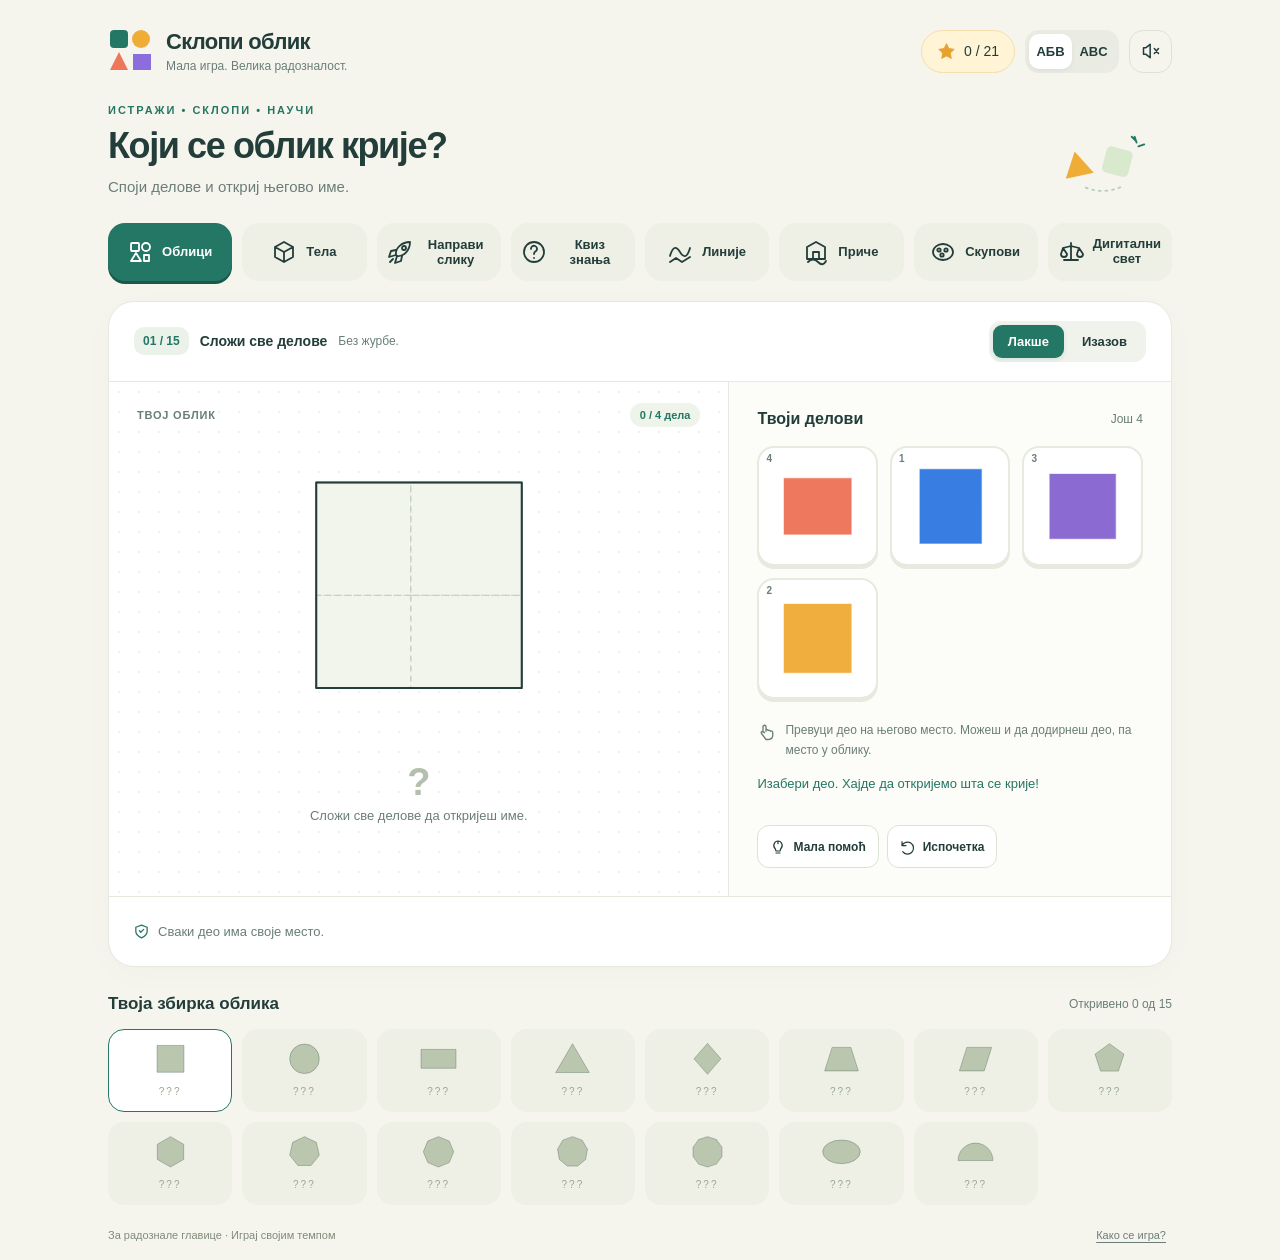
==== commit 05517e45: "Simplify the scales game for a first grader No adding or subtracting any more. Scales measure in kil" ====
--- a/Sklopi_oblik-new.html
+++ b/Sklopi_oblik-new.html
@@ -165,6 +165,19 @@
     .dg-star{width:17px;height:17px;vertical-align:-3px;fill:#e8a12e;stroke:#e8a12e;stroke-width:1.2}.dg-star.off{fill:none;stroke:#c9cfbf}
     @media(max-width:700px){.dg-stage{grid-template-columns:1fr;gap:14px}.dg-weight{min-width:68px}.dg-statement{font-size:16px}.dg-cards,.dg-options{gap:8px}}
     @media(max-width:370px){.dg-options{grid-template-columns:1fr}.dg-cards{grid-template-columns:1fr}.dg-card .dg-svg{max-width:190px}}
+    .dg-keypad{display:flex;flex-direction:column;gap:12px;align-items:center}
+    .dg-write{min-width:130px;height:74px;display:flex;align-items:center;justify-content:center;font-size:46px;font-weight:800;background:#fff;border:3px solid #dce3d4;border-radius:18px;padding:0 26px;letter-spacing:2px}
+    .dg-write.empty{color:#c0c9bb}
+    .dg-keys{display:grid;grid-template-columns:repeat(3,minmax(0,78px));gap:10px}
+    .dg-keys button{display:flex;align-items:center;justify-content:center;min-height:58px;font-size:26px;font-weight:bold;background:#fff;border:1px solid #dce3d4;border-radius:14px;box-shadow:0 3px 0 #dce3d4}
+    .dg-keys button svg{width:28px;height:28px}
+    .dg-keys button:active{transform:translateY(2px);box-shadow:0 1px 0 #dce3d4}
+    .dg-keys button:disabled,.dg-bigbtn:disabled{opacity:.6}
+    .dg-keys .dg-ok{background:var(--teal);color:#fff;border-color:#19584b;box-shadow:0 3px 0 #19584b}
+    .dg-bigbtn{display:flex;align-items:center;justify-content:center;gap:12px;min-height:66px;padding:10px 16px;font-size:22px;font-weight:bold;color:#7a5a12;background:#fff4d6;border:2px solid #f0cf84;border-radius:18px;box-shadow:0 4px 0 #e5c36e}
+    .dg-bigbtn:active{transform:translateY(2px);box-shadow:0 2px 0 #e5c36e}
+    .dg-target{font-size:30px;text-align:center;background:#f6f7ef;border-radius:18px;padding:12px}
+    .dg-target b{font-size:44px;color:var(--teal)}
     /* DIGITAL_CSS_END */
   </style>
 </head>
@@ -1646,7 +1659,8 @@
 })();
   </script>
   <script id="digital-core">
-/* Дигитални свет: игра "Ваге". Нове игре се додају у GAMES (на дну модула). */
+/* Дигитални свет: игра "Ваге" за први разред. Ваге мере у килограмима, бројеви су од 1 до 10.
+   Нема сабирања: дете чита број, броји тегове или кесе и УПИСУЈЕ број. Нове игре се додају у GAMES. */
 const DigitalWorkshop = (() => {
   'use strict';
   const NS = 'http://www.w3.org/2000/svg';
@@ -1657,9 +1671,9 @@
   const clamp = (x, a, b) => Math.max(a, Math.min(b, x));
   const frame = f => (window.requestAnimationFrame ? window.requestAnimationFrame(f) : setTimeout(f, 16));
   const svgEl = (tag, attrs) => { const e = document.createElementNS(NS, tag); for (const k in attrs) e.setAttribute(k, attrs[k]); return e; };
-  let uid = 0;
-
-  /* ---------- Цртежи намирница (оригинални SVG, 48x48) ---------- */
+  let uid = 0, UNIT = 'кг';
+
+  /* ---------- Цртежи (оригинални SVG, 48x48) ---------- */
   const SHAPES = {
     apple: '<path d="M24 15c-5-4-14-1-14 10 0 9 6 17 11 17 2 0 2-1 3-1s1 1 3 1c5 0 11-8 11-17 0-11-9-14-14-10z" fill="#e0483c"/><path d="M24 15c0-4 1-7 4-9" stroke="#6b4a2b" stroke-width="2.4" fill="none" stroke-linecap="round"/><path d="M27 10c3-4 8-4 10-3-1 4-5 6-10 3z" fill="#4a9a4a"/>',
     banana: '<path d="M7 13c1 15 13 27 34 22-2 5-9 9-17 8C12 41 3 29 7 13z" fill="#f2c94c" stroke="#b8901f" stroke-width="1.6" stroke-linejoin="round"/><path d="M7 13 5 8l5-1z" fill="#6b4a2b"/>',
@@ -1674,18 +1688,22 @@
     flour: '<path d="M12 12c4-4 20-4 24 0l3 30H9z" fill="#f4ead2" stroke="#c9b88c" stroke-width="1.8" stroke-linejoin="round"/><rect x="15" y="22" width="18" height="12" rx="2" fill="#e9b949"/>',
     melon: '<circle cx="24" cy="26" r="18" fill="#3f9a4a"/><path d="M14 12c3 10 3 22 0 30M24 8v36M34 12c-3 10-3 22 0 30" stroke="#2c7a38" stroke-width="2.4" fill="none"/>'
   };
-  const ITEMS = [
-    {id:'lemon', name:'лимон', m:50}, {id:'egg', name:'јаје', m:50},
-    {id:'banana', name:'банана', m:100}, {id:'carrot', name:'шаргарепа', m:100},
-    {id:'apple', name:'јабука', m:150}, {id:'tomato', name:'парадајз', m:150},
-    {id:'pear', name:'крушка', m:200}, {id:'potato', name:'кромпир', m:250},
-    {id:'bread', name:'векна хлеба', m:500},
-    {id:'milk', name:'литар млека', m:1000}, {id:'flour', name:'пакет брашна', m:1000},
-    {id:'melon', name:'лубеница', m:2000}
+  /* Кесе са воћем и поврћем: свака кеса у игри тежи цео број килограма. */
+  const bagShape = c => `<path d="M9 18C14 10 34 10 39 18L43 43H5Z" fill="#f1e3c4" stroke="#c9b27c" stroke-width="1.8" stroke-linejoin="round"/><path d="m17 15-3-8 10 4 10-4-3 8" fill="#d9c28c" stroke="#c9b27c" stroke-width="1.6" stroke-linejoin="round"/><circle cx="18" cy="27" r="6" fill="${c}"/><circle cx="30" cy="27" r="6" fill="${c}"/><circle cx="24" cy="35" r="6" fill="${c}"/>`;
+  const BAGS = [
+    {id: 'b_apple', name: 'кеса јабука', c: '#e0483c'}, {id: 'b_potato', name: 'кеса кромпира', c: '#b9854f'},
+    {id: 'b_carrot', name: 'кеса шаргарепа', c: '#f08a2e'}, {id: 'b_lemon', name: 'кеса лимуна', c: '#f5d93a'},
+    {id: 'b_pear', name: 'кеса крушака', c: '#a8c94a'}
   ];
-  const INGREDIENTS = [
-    {name:'шећера', c:'#f0d9a6'}, {name:'брашна', c:'#efe6d2'}, {name:'какаа', c:'#6b3f26'},
-    {name:'соли', c:'#cfd8dc'}, {name:'цимета', c:'#b4531c'}
+  BAGS.forEach(b => { SHAPES[b.id] = bagShape(b.c); });
+  const ITEMS = [  /* само за поређење "која је тежа": m је само за редослед */
+    {id: 'lemon', name: 'лимон', m: 50}, {id: 'egg', name: 'јаје', m: 50},
+    {id: 'banana', name: 'банана', m: 100}, {id: 'carrot', name: 'шаргарепа', m: 100},
+    {id: 'apple', name: 'јабука', m: 150}, {id: 'tomato', name: 'парадајз', m: 150},
+    {id: 'pear', name: 'крушка', m: 200}, {id: 'potato', name: 'кромпир', m: 250},
+    {id: 'bread', name: 'векна хлеба', m: 500},
+    {id: 'milk', name: 'литар млека', m: 1000}, {id: 'flour', name: 'пакет брашна', m: 1000},
+    {id: 'melon', name: 'лубеница', m: 2000}
   ];
   const itemSVG = (id, size) => `<svg viewBox="0 0 48 48" width="${size}" height="${size}" aria-hidden="true">${SHAPES[id]}</svg>`;
   const weightShape = (w, fs) => `<path d="M5 42h38l-5-22H10z" fill="#b8c0c9" stroke="#7a838f" stroke-width="1.6" stroke-linejoin="round"/><rect x="18" y="10" width="12" height="9" rx="4" fill="#8b95a1"/><text x="24" y="37" text-anchor="middle" font-size="${fs}" font-weight="700" fill="#2d3748">${w}</text>`;
@@ -1731,7 +1749,7 @@
       weights(list) {
         cr.innerHTML = list.map((w, i) => {
           const row = Math.floor(i / 3), col = i % 3, n = Math.min(3, list.length - row * 3), x = (col - (n - 1) / 2) * 38, y = -row * 28;
-          return `<g class="dg-w" data-w="${i}" tabindex="0" role="button" aria-label="${w} g" transform="translate(${x - 18} ${y - 36}) scale(.75)">${weightShape(w, w < 100 ? 20 : 15)}</g>`;
+          return `<g class="dg-w" data-w="${i}" tabindex="0" role="button" aria-label="${w} ${esc(UNIT)}" transform="translate(${x - 18} ${y - 36}) scale(.75)">${weightShape(w, 22)}</g>`;
         }).join('');
       },
       onRemove(fn) { removeFn = fn; },
@@ -1739,47 +1757,66 @@
     };
   }
 
-  /* ---------- Вага са казаљком (0-2000 g, мала црта = 50 g) ---------- */
+  /* ---------- Вага са казаљком: 0 до 10 килограма, сваки број је написан ---------- */
   function makeDial() {
+    const ang = m => -150 + m * 30;
     const root = svgEl('svg', {viewBox: '0 0 300 322', class: 'dg-svg dg-dial', 'aria-hidden': 'true'});
     let ticks = '', labels = '';
-    for (let k = 0; k < 40; k++) {
-      const a = k * 9 * Math.PI / 180, len = k % 10 === 0 ? 16 : k % 2 === 0 ? 11 : 6, w = k % 10 === 0 ? 2.6 : k % 2 === 0 ? 1.8 : 1.2;
-      ticks += `<line x1="${(150 + Math.sin(a) * 100).toFixed(1)}" y1="${(190 - Math.cos(a) * 100).toFixed(1)}" x2="${(150 + Math.sin(a) * (100 - len)).toFixed(1)}" y2="${(190 - Math.cos(a) * (100 - len)).toFixed(1)}" stroke="#3b5651" stroke-width="${w}" stroke-linecap="round"/>`;
-    }
-    for (const k of [10, 20, 30]) {
-      const a = k * 9 * Math.PI / 180;
-      labels += `<text x="${(150 + Math.sin(a) * 66).toFixed(1)}" y="${(190 - Math.cos(a) * 66 + 5).toFixed(1)}" text-anchor="middle" font-size="14" font-weight="700" fill="#2f4f48">${k * 50}</text>`;
-    }
-    root.innerHTML = `<rect x="144" y="70" width="12" height="40" fill="#a9b9ad"/><ellipse cx="150" cy="64" rx="74" ry="9" fill="#a9b9ad"/><g data-item transform="translate(126 12)"></g><rect x="60" y="296" width="180" height="20" rx="8" fill="#a9b9ad"/><circle cx="150" cy="190" r="112" fill="#dfe6d8" stroke="#6b8580" stroke-width="3"/><circle cx="150" cy="190" r="102" fill="#fff"/>${ticks}${labels}<text x="150" y="124" text-anchor="middle" font-size="11" font-weight="700" fill="#2f4f48">2000</text><text x="150" y="138" text-anchor="middle" font-size="11" font-weight="700" fill="#2f4f48">0</text><text x="150" y="238" text-anchor="middle" font-size="13" font-weight="700" fill="#6a7e79">g</text><g data-needle transform="translate(150 190) rotate(0)"><path d="M-4 14 0-86 4 14z" fill="#e0483c"/><circle r="8" fill="#2f4f48"/></g>`;
+    for (let m = 0; m <= 10; m++) {
+      const a = ang(m) * Math.PI / 180, s = Math.sin(a), c = Math.cos(a);
+      ticks += `<line x1="${(150 + s * 100).toFixed(1)}" y1="${(190 - c * 100).toFixed(1)}" x2="${(150 + s * 85).toFixed(1)}" y2="${(190 - c * 85).toFixed(1)}" stroke="#3b5651" stroke-width="3" stroke-linecap="round"/>`;
+      labels += `<text x="${(150 + s * 64).toFixed(1)}" y="${(190 - c * 64 + 7).toFixed(1)}" text-anchor="middle" font-size="21" font-weight="800" fill="#2f4f48">${m}</text>`;
+    }
+    root.innerHTML = `<rect x="144" y="70" width="12" height="40" fill="#a9b9ad"/><ellipse cx="150" cy="64" rx="74" ry="9" fill="#a9b9ad"/><g data-item transform="translate(126 12)"></g><rect x="60" y="296" width="180" height="20" rx="8" fill="#a9b9ad"/><circle cx="150" cy="190" r="112" fill="#dfe6d8" stroke="#6b8580" stroke-width="3"/><circle cx="150" cy="190" r="102" fill="#fff"/>${ticks}${labels}<text data-unit x="150" y="236" text-anchor="middle" font-size="15" font-weight="800" fill="#6a7e79">${esc(UNIT)}</text><g data-needle transform="translate(150 190) rotate(${ang(0)})"><path d="M-4 14 0-86 4 14z" fill="#e0483c"/><circle r="8" fill="#2f4f48"/></g>`;
     const needle = root.querySelector('[data-needle]'), item = root.querySelector('[data-item]');
-    const sp = spring(0, deg => needle.setAttribute('transform', `translate(150 190) rotate(${deg})`));
+    const sp = spring(ang(0), deg => needle.setAttribute('transform', `translate(150 190) rotate(${deg})`));
     return {
       el: root,
       item(id) { item.innerHTML = id ? SHAPES[id] : ''; },
-      set(m) { sp.set(m / 2000 * 360); },
-      zero() { sp.jump(0); }
+      set(m) { root.dataset.value = String(m); sp.set(ang(m)); },
+      zero() { sp.jump(ang(0)); }
     };
   }
 
-  /* ---------- Дигитална вага (тачност од 1 g) ---------- */
+  /* ---------- Дигитална вага: на ваги стоје кесе од по 1 кг, а на екрану пише број ---------- */
   function makeDigital() {
-    const cid = 'dgclip' + (++uid);
-    const root = svgEl('svg', {viewBox: '0 104 300 146', class: 'dg-svg dg-dig', 'aria-hidden': 'true'});
-    root.innerHTML = `<defs><clipPath id="${cid}"><path d="M75 120Q150 170 225 120Z"/></clipPath></defs><rect x="30" y="150" width="240" height="92" rx="22" fill="#33504a"/><rect x="54" y="164" width="192" height="54" rx="9" fill="#cfeed4" stroke="#1f3a35" stroke-width="2"/><text data-num x="212" y="206" text-anchor="end" font-size="40" font-weight="700" font-family="ui-monospace,Menlo,Consolas,monospace" fill="#17361f">0</text><text x="222" y="206" font-size="20" font-weight="700" fill="#17361f">g</text><circle cx="62" cy="232" r="4" fill="#9fb0a3"/><circle cx="78" cy="232" r="4" fill="#9fb0a3"/><path d="M75 120Q150 170 225 120Z" fill="#eef3ea"/><g clip-path="url(#${cid})"><rect data-pile x="60" y="145" width="180" height="0" fill="#efe6d2"/></g><path d="M75 120Q150 170 225 120Z" fill="none" stroke="#8fa396" stroke-width="3" stroke-linejoin="round"/><path d="M65 120h170" stroke="#8fa396" stroke-width="3" stroke-linecap="round"/>`;
-    const num = root.querySelector('[data-num]'), pile = root.querySelector('[data-pile]');
+    const root = svgEl('svg', {viewBox: '0 62 300 188', class: 'dg-svg dg-dig', 'aria-hidden': 'true'});
+    root.innerHTML = `<rect x="30" y="150" width="240" height="92" rx="22" fill="#33504a"/><rect x="48" y="138" width="204" height="14" rx="7" fill="#a9b9ad"/><g data-items></g><rect x="54" y="164" width="192" height="54" rx="9" fill="#cfeed4" stroke="#1f3a35" stroke-width="2"/><text data-num x="200" y="206" text-anchor="end" font-size="42" font-weight="700" font-family="ui-monospace,Menlo,Consolas,monospace" fill="#17361f">0</text><text data-unit x="210" y="206" font-size="20" font-weight="700" fill="#17361f">${esc(UNIT)}</text><circle cx="62" cy="232" r="4" fill="#9fb0a3"/><circle cx="78" cy="232" r="4" fill="#9fb0a3"/>`;
+    const num = root.querySelector('[data-num]'), items = root.querySelector('[data-items]');
     return {
       el: root,
-      set(g, color) {
-        num.textContent = String(g);
-        const level = g > 0 ? Math.min(24, 5 + g * .7) : 0;
-        pile.setAttribute('y', 145 - level); pile.setAttribute('height', g > 0 ? level + 6 : 0);
-        if (color) pile.setAttribute('fill', color);
+      set(n, bagId) {
+        root.dataset.value = String(n); num.textContent = String(n);
+        let html = '';
+        for (let i = 0; i < n && bagId; i++) {
+          const row = Math.floor(i / 5), col = i % 5;
+          html += `<g transform="translate(${60 + col * 36} ${106 - row * 32}) scale(.667)">${SHAPES[bagId]}</g>`;
+        }
+        items.innerHTML = html;
       }
     };
   }
   const SCALE_VIEWS = {tas: makeBalance, dial: makeDial, dig: makeDigital};
   const SCALE_NAMES = {tas: 'Вага са тасовима', dial: 'Вага са казаљком', dig: 'Дигитална вага'};
+
+  /* ---------- Тастатура: дете УПИСУЈЕ број (0-10) ---------- */
+  function keypad(onSubmit) {
+    const el = document.createElement('div'); el.className = 'dg-keypad';
+    const back = '<svg viewBox="0 0 24 24" aria-hidden="true"><path d="M9 6h11v12H9l-6-6zm3 3 6 6m0-6-6 6" fill="none" stroke="currentColor" stroke-width="2" stroke-linecap="round" stroke-linejoin="round"/></svg>';
+    const ok = '<svg viewBox="0 0 24 24" aria-hidden="true"><path d="m5 12 4 4L19 6" fill="none" stroke="currentColor" stroke-width="3" stroke-linecap="round" stroke-linejoin="round"/></svg>';
+    el.innerHTML = `<div class="dg-write empty" data-write aria-live="polite">?</div><div class="dg-keys">${[1, 2, 3, 4, 5, 6, 7, 8, 9].map(n => `<button type="button" data-k="${n}">${n}</button>`).join('')}<button type="button" data-k="back" aria-label="Обриши">${back}</button><button type="button" data-k="0">0</button><button type="button" class="dg-ok" data-k="ok" aria-label="Потврди">${ok}</button></div>`;
+    const write = el.querySelector('[data-write]'); let v = '';
+    const draw = () => { write.textContent = v || '?'; write.classList.toggle('empty', !v); };
+    el.addEventListener('click', e => {
+      const b = e.target.closest('[data-k]'); if (!b || b.disabled) return;
+      const k = b.dataset.k;
+      if (k === 'ok') { if (v) onSubmit(Number(v)); return; }
+      if (k === 'back') v = v.slice(0, -1);
+      else if (v.length < 2) v = (v + k).replace(/^0+(?=\d)/, '');
+      draw();
+    });
+    return {el, clear() { v = ''; draw(); }};
+  }
 
   /* ---------- Особине вага (обој кружиће) ---------- */
   const PROPS = [
@@ -1792,23 +1829,15 @@
   const PROP_ANSWERS = {tas: ['teg', 'tas'], dial: ['kaz'], dig: ['prec', 'ekr']};
   const STATEMENTS = [
     {t: 'Тежину читам тако што видим докле је стигла казаљка.', a: 'dial'},
-    {t: 'На бројчанику пише 500, 1000 и 1500.', a: 'dial'},
+    {t: 'На бројчанику су бројеви од 0 до 10.', a: 'dial'},
     {t: 'Са стране додајем тегове док се тасови не изравнају.', a: 'tas'},
     {t: 'Имам два таса: на један ставим намирницу, а на други тегове.', a: 'tas'},
     {t: 'Тежину одмах видим написану бројевима на екрану.', a: 'dig'},
-    {t: 'Треба ми тачно 8 g квасца за колач.', a: 'dig'}
+    {t: 'Кад додам још једну кесу, број на екрану постане већи.', a: 'dig'}
   ];
 
-  function numOptions(c, deltas, max) {
-    const s = new Set([c]);
-    for (const d of shuffle(deltas)) {
-      if (s.size >= 3) break;
-      const cand = shuffle([c + d, c - d]).find(v => v > 0 && v <= max && !s.has(v));
-      if (cand) s.add(cand);
-    }
-    for (let k = 50; s.size < 3; k += 50) for (const v of [c - k, c + k]) if (v > 0 && v <= max && s.size < 3 && !s.has(v)) s.add(v);
-    return shuffle([...s]);
-  }
+  const pickNums = (a, b, k) => shuffle(Array.from({length: b - a + 1}, (_, i) => a + i)).slice(0, k).sort((x, y) => x - y);
+  const withBag = n => ({n, bag: pick(BAGS)});
   function makePairs(n) {
     const byMass = {}; ITEMS.forEach(i => (byMass[i.m] = byMass[i.m] || []).push(i));
     const groups = Object.values(byMass).filter(g => g.length > 1), eq = rand(n), out = [];
@@ -1818,28 +1847,27 @@
     }
     return out;
   }
-  function makeDigTargets() {
-    const ranges = [[4, 9], [10, 17], [18, 26], [27, 38], [39, 49]];
-    return ranges.map(([a, b]) => ({t: a + rand(b - a + 1), ing: pick(INGREDIENTS)}));
-  }
-
-  /* ---------- Вежбе ---------- */
+
+  /* ---------- Вежбе (од најлакше ка тежој) ---------- */
   const SCALE_TASKS = [
+    {id: 'read', name: 'Екран', kind: 'Дигитална вага', rounds: 5, check: false,
+      make: () => pickNums(1, 10, 5).map(withBag),
+      hint: () => 'Погледај велики број на екрану. Толико килограма вага мери.'},
+    {id: 'dial', name: 'Казаљка', kind: 'Вага са казаљком', rounds: 5, check: false,
+      make: () => pickNums(1, 10, 5).map(withBag),
+      hint: () => 'Прати црвену казаљку до броја.'},
+    {id: 'meas', name: 'Одмери', kind: 'Одмеравање', rounds: 5, check: true,
+      make: () => pickNums(2, 10, 5).map(withBag),
+      hint: () => 'Додирни „+1“ и броји кесе наглас док не стигнеш до траженог броја.'},
     {id: 'tas', name: 'Тегови', kind: 'Вага са тасовима', rounds: 5, check: false,
-      make: () => shuffle(ITEMS.filter(i => i.m <= 750)).slice(0, 5).sort((a, b) => a.m - b.m),
-      hint: () => 'Прво стави највећи тег који не прелази тежину предмета, па додај мање тегове.'},
-    {id: 'dial', name: 'Казаљка', kind: 'Вага са казаљком', rounds: 5, check: false,
-      make: () => shuffle(ITEMS).slice(0, 5),
-      hint: () => 'Свака мала црта је 50 g. Велики бројеви су 500, 1000 и 1500.'},
-    {id: 'dig', name: 'Дигитална вага', kind: 'Дигитална вага', rounds: 5, check: true,
-      make: makeDigTargets,
-      hint: () => 'Прво сипај десетице (+10), па додај петице (+5) и јединице (+1).'},
+      make: () => pickNums(1, 6, 5).map(withBag),
+      hint: () => 'Додај тегове један по један и броји их.'},
     {id: 'cmp', name: 'Која је тежа?', kind: 'Поређење', rounds: 5, check: false,
       make: () => makePairs(5),
       hint: () => 'Тежи тас увек иде доле, а лакши иде горе.'},
     {id: 'props', name: 'Особине вага', kind: 'Особине вага', rounds: 3, check: true,
       make: () => shuffle(['tas', 'dial', 'dig']),
-      hint: type => type === 'tas' ? 'Размисли шта стављамо на други тас.' : type === 'dial' ? 'Како ова вага показује тежину?' : 'Ова вага показује тежину на екрану, а мери и врло мале количине.'},
+      hint: type => type === 'tas' ? 'Размисли шта стављамо на други тас.' : type === 'dial' ? 'Како ова вага показује тежину?' : 'Ова вага показује тежину на екрану.'},
     {id: 'which', name: 'Која вага?', kind: 'Која вага?', rounds: 5, check: false,
       make: () => shuffle(STATEMENTS).slice(0, 5),
       hint: () => 'Тасови и тегови, казаљка или екран? Размисли како вага показује тежину.'}
@@ -1849,14 +1877,14 @@
   function mount({translate = s => s, onSuccess = () => {}} = {}) {
     const $ = id => document.getElementById(id), root = $('digitalPanel');
     if (!root) throw new Error('Недостаје мени Дигитални свет.');
-    const T = s => translate(s), tr = s => esc(translate(s)), KEY = 'sklopi-digitalni-v1';
+    const T = s => translate(s), tr = s => esc(translate(s)), KEY = 'sklopi-digitalni-v2';
     let saved = {}; try { saved = JSON.parse(localStorage.getItem(KEY) || '{}') || {}; } catch {}
     const allTasks = GAMES.flatMap(g => g.tasks), best = {};
     for (const t of allTasks) { const v = saved.best?.[t.id]; best[t.id] = Number.isInteger(v) && v >= 0 && v <= t.rounds ? v : 0; }
     let gameId = GAMES.some(g => g.id === saved.game) ? saved.game : GAMES[0].id;
     let taskId = allTasks.some(t => t.id === saved.task && GAMES.find(g => g.id === gameId).tasks.includes(t)) ? saved.task : GAMES.find(g => g.id === gameId).tasks[0].id;
     let st = null, timers = [];
-    const game = () => GAMES.find(g => g.id === gameId), task = () => game().tasks.find(t => t.id === taskId);
+    const game = () => GAMES.find(g => g.id === gameId);
     const persist = () => { try { localStorage.setItem(KEY, JSON.stringify({game: gameId, task: taskId, best})); } catch {} };
     const later = (fn, ms) => { const id = setTimeout(() => { timers = timers.filter(x => x !== id); fn(); }, ms); timers.push(id); };
     const clearTimers = () => { timers.forEach(clearTimeout); timers = []; };
@@ -1865,9 +1893,10 @@
 
     function renderStats() {
       const t = game().tasks, sum = t.reduce((s, x) => s + best[x.id], 0), max = t.reduce((s, x) => s + x.rounds, 0);
-      $('dgStats').innerHTML = `${starSVG(true)} ${tr('Звездице у игри')} „${tr(game().name)}“: <b>${sum} / ${max}</b> · ${tr('Звездица се добија кад тачно одговориш из првог покушаја.')}`;
+      $('dgStats').innerHTML = `${starSVG(true)} ${tr('Звездице у игри')} „${tr(game().name)}“: <b>${sum} / ${max}</b> · ${tr('Звездица се добија кад погодиш из првог пута.')}`;
     }
     function renderChrome() {
+      UNIT = T('кг');
       root.setAttribute('aria-label', T('Дигитални свет'));
       $('dgGameLabel').textContent = T('Игра'); $('dgTaskLabel').textContent = T('Вежба');
       $('dgGame').innerHTML = GAMES.map(g => `<option value="${g.id}"${g.id === gameId ? ' selected' : ''}>${tr(g.name)}</option>`).join('');
@@ -1885,7 +1914,7 @@
     }
 
     function renderRound() {
-      clearTimers(); hideHint(); say('');
+      clearTimers(); hideHint(); say(''); UNIT = T('кг');
       const t = st.task; st.solved = false; st.checkFn = null; st.fin = false;
       $('dgKind').textContent = T(t.kind);
       $('dgRound').textContent = `${T('Задатак')} ${st.i + 1} / ${st.rounds.length}`;
@@ -1907,73 +1936,83 @@
           say(m, true); lock(); $('dgNext').hidden = false; nextLabel(); onSuccess(false);
         }
       };
-      ({tas: renderTas, dial: renderDial, dig: renderDig, cmp: renderCmp, props: renderProps, which: renderWhich})[t.id](st.rounds[st.i], c);
+      ({read: renderRead, dial: renderDial, meas: renderMeas, tas: renderTas, cmp: renderCmp, props: renderProps, which: renderWhich})[t.id](st.rounds[st.i], c);
       renderStats();
     }
 
-    /* 1) Тегови: уравнотежи вагу, па прочитај колико тежи предмет */
-    function renderTas(it, c) {
-      c.prompt('Стави тегове на десни тас док се вага не уравнотежи.');
-      const W = [50, 100, 200, 500]; let ws = [], locked = false;
-      c.body.innerHTML = `<div class="dg-stage"><div><div data-bal></div><p class="dg-caption">${itemSVG(it.id, 28)}<span>${tr(it.name)}</span></p></div><div class="dg-controls"><p class="dg-status" data-status></p><div class="dg-tray" data-tray>${W.map(w => `<button type="button" class="dg-weight" data-add="${w}"><svg viewBox="0 0 48 48" aria-hidden="true">${weightShape(w, w < 100 ? 20 : 15)}</svg><span>${w} g</span></button>`).join('')}</div><button type="button" class="secondary" data-undo>${tr('Скини последњи тег')}</button><div data-ask hidden></div></div></div>`;
-      const bal = makeBalance(); c.body.querySelector('[data-bal]').append(bal.el); bal.left(it.id);
-      const status = c.body.querySelector('[data-status]'), tray = c.body.querySelector('[data-tray]'), undo = c.body.querySelector('[data-undo]'), ask = c.body.querySelector('[data-ask]');
-      const sum = () => ws.reduce((a, b) => a + b, 0);
+    /* 1) Екран: прочитај број и упиши га */
+    function renderRead(r, c) {
+      c.prompt('Који број пише на екрану?');
+      c.body.innerHTML = `<div class="dg-stage"><div data-view></div><div class="dg-controls"><p class="dg-status">${tr('Свака кеса тежи 1 кг.')}</p><div data-pad></div></div></div>`;
+      const dg = makeDigital(); c.body.querySelector('[data-view]').append(dg.el); dg.set(r.n, r.bag.id);
+      const pad = keypad(v => {
+        if (v === r.n) c.win(`Тачно! На екрану пише ${r.n}.`);
+        else { c.fail('Није тај број. Погледај екран и пробај поново.'); pad.clear(); }
+      });
+      c.body.querySelector('[data-pad]').append(pad.el);
+    }
+
+    /* 2) Казаљка: прочитај број на који показује и упиши га */
+    function renderDial(r, c) {
+      c.prompt('На који број показује казаљка?');
+      c.body.innerHTML = `<div class="dg-stage"><div data-view></div><div class="dg-controls"><p class="dg-caption">${itemSVG(r.bag.id, 28)}<span>${tr(r.bag.name)}</span></p><p class="dg-status">${tr('Упиши број на који показује црвена казаљка.')}</p><div data-pad></div></div></div>`;
+      const d = makeDial(); c.body.querySelector('[data-view]').append(d.el); d.item(r.bag.id);
+      c.later(() => d.set(r.n), 350);
+      const pad = keypad(v => {
+        if (v === r.n) c.win(`Тачно! Вага показује ${r.n} ${UNIT}.`);
+        else { c.fail('Није тај број. Погледај где је казаљка и пробај поново.'); pad.clear(); }
+      });
+      c.body.querySelector('[data-pad]').append(pad.el);
+    }
+
+    /* 3) Одмери: додај кесе (по 1 кг) док на екрану не буде тражени број */
+    function renderMeas(r, c) {
+      c.prompt(`Одмери ${r.n} ${UNIT}.`);
+      let cur = 0;
+      c.body.innerHTML = `<div class="dg-stage"><div data-view></div><div class="dg-controls"><p class="dg-target">${tr('Треба')}: <b>${r.n}</b> ${esc(UNIT)}</p><button type="button" class="dg-bigbtn" data-plus>${itemSVG(r.bag.id, 34)}<span>+1 ${esc(UNIT)}</span></button><button type="button" class="secondary" data-minus>−1</button><p class="dg-status">${tr('Додај кесе док број на екрану не буде тражени. Затим притисни „Провери“.')}</p></div></div>`;
+      const dg = makeDigital(); c.body.querySelector('[data-view]').append(dg.el); dg.set(0, r.bag.id);
+      const upd = () => dg.set(cur, r.bag.id);
+      c.body.querySelector('[data-plus]').addEventListener('click', () => { cur = clamp(cur + 1, 0, 10); upd(); say(''); });
+      c.body.querySelector('[data-minus]').addEventListener('click', () => { cur = clamp(cur - 1, 0, 10); upd(); say(''); });
+      c.check(() => {
+        if (cur === r.n) c.win(`Тачно! На екрану је ${cur} ${UNIT}.`);
+        else c.fail(`На екрану је ${cur}, а треба ${r.n}. ${cur < r.n ? 'Додај још.' : 'Скини једну.'}`);
+      });
+    }
+
+    /* 4) Тегови: сваки тег је 1 кг. Додај тегове док се вага не уравнотежи, па упиши колико их је */
+    function renderTas(r, c) {
+      c.prompt('Стави тегове док се вага не уравнотежи.');
+      let ws = [], locked = false;
+      c.body.innerHTML = `<div class="dg-stage"><div><div data-bal></div><p class="dg-caption">${itemSVG(r.bag.id, 28)}<span>${tr(r.bag.name)}</span></p></div><div class="dg-controls"><p class="dg-status" data-status></p><button type="button" class="dg-bigbtn" data-plus><svg viewBox="0 0 48 48" width="34" height="34" aria-hidden="true">${weightShape(1, 22)}</svg><span>${tr('+1 тег')} (1 ${esc(UNIT)})</span></button><button type="button" class="secondary" data-minus>${tr('Скини један тег')}</button><div data-ask hidden></div></div></div>`;
+      const bal = makeBalance(); c.body.querySelector('[data-bal]').append(bal.el); bal.left(r.bag.id);
+      const status = c.body.querySelector('[data-status]'), minus = c.body.querySelector('[data-minus]'), plus = c.body.querySelector('[data-plus]'), ask = c.body.querySelector('[data-ask]');
       function update() {
         bal.weights(ws);
-        const d = it.m - sum();
-        bal.tilt(d === 0 ? 0 : Math.sign(d) * Math.min(14, 4 + Math.abs(d) / 30));
-        if (d > 0) status.textContent = T(ws.length ? 'Предмет је тежи. Додај још тегова.' : 'Додирни тег испод да га ставиш на десни тас.');
-        else if (d < 0) status.textContent = T('Тегови су претешки. Додирни тег на тасу да га скинеш.');
+        const d = r.n - ws.length;
+        bal.tilt(d === 0 ? 0 : Math.sign(d) * Math.min(14, 5 + Math.abs(d) * 3));
+        if (d > 0) status.textContent = T(ws.length ? 'Кеса је тежа. Додај још тегова.' : 'Додирни „+1 тег“ да ставиш тег на десни тас.');
+        else if (d < 0) status.textContent = T('Претешко! Скини један тег.');
         else onBalanced();
       }
       function onBalanced() {
-        locked = true; tray.querySelectorAll('button').forEach(b => { b.disabled = true; }); undo.disabled = true;
-        status.textContent = T('Вага је у равнотежи! Сада прочитај тегове.');
-        const sorted = [...ws].sort((a, b) => b - a), eq = sorted.join(' g + ') + ' g', total = sorted.join(' + ') + ' = ' + it.m + ' g';
+        locked = true; plus.disabled = true; minus.disabled = true;
+        status.textContent = T('Вага је у равнотежи!');
         ask.hidden = false;
-        ask.innerHTML = `<p class="dg-eq">${tr('Тегови на тасу')}: <b>${eq}</b></p><p class="dg-question">${tr('Колико грама тежи предмет?')}</p><div class="dg-options">${numOptions(it.m, [50, 100, 150], 5000).map(v => `<button type="button" class="dg-option" data-v="${v}">${v} g</button>`).join('')}</div>`;
-        ask.addEventListener('click', e => {
-          const b = e.target.closest('[data-v]'); if (!b || b.disabled) return;
-          if (Number(b.dataset.v) === it.m) { b.classList.add('right'); c.win('Тачно! ' + total + '.'); }
-          else { b.classList.add('wrong'); b.disabled = true; c.fail('Сабери бројеве на тегова са таса: ' + eq + '.'); }
+        ask.innerHTML = `<p class="dg-question">${tr('Колико тегова има на тасу? Упиши број.')}</p><div data-pad></div>`;
+        const pad = keypad(v => {
+          if (v === r.n) c.win(`Тачно! ${r.n} тегова по 1 ${UNIT} је ${r.n} ${UNIT}.`);
+          else { c.fail('Пребројај тегове на десном тасу и пробај поново.'); pad.clear(); }
         });
+        ask.querySelector('[data-pad]').append(pad.el);
       }
-      tray.addEventListener('click', e => { const b = e.target.closest('[data-add]'); if (!b || locked) return; ws.push(Number(b.dataset.add)); update(); });
-      undo.addEventListener('click', () => { if (locked || !ws.length) return; ws.pop(); update(); });
+      plus.addEventListener('click', () => { if (locked) return; ws.push(1); update(); });
+      minus.addEventListener('click', () => { if (locked || !ws.length) return; ws.pop(); update(); });
       bal.onRemove(i => { if (locked) return; ws.splice(i, 1); update(); });
       update();
     }
 
-    /* 2) Казаљка: прочитај колико показује */
-    function renderDial(it, c) {
-      c.prompt('Прочитај казаљку: колико грама тежи предмет на ваги?');
-      c.body.innerHTML = `<div class="dg-stage"><div data-dial></div><div class="dg-controls"><p class="dg-caption">${itemSVG(it.id, 28)}<span>${tr(it.name)}</span></p><p class="dg-status">${tr('Мале црте су по 50 g. Велики бројеви су 500, 1000 и 1500.')}</p><p class="dg-question">${tr('Колико показује казаљка?')}</p><div class="dg-options" data-opts>${numOptions(it.m, [50, 100, 500], 2000).map(v => `<button type="button" class="dg-option" data-v="${v}">${v} g</button>`).join('')}</div></div></div>`;
-      const d = makeDial(); c.body.querySelector('[data-dial]').append(d.el); d.item(it.id);
-      c.later(() => d.set(it.m), 350);
-      c.body.querySelector('[data-opts]').addEventListener('click', e => {
-        const b = e.target.closest('[data-v]'); if (!b || b.disabled) return;
-        if (Number(b.dataset.v) === it.m) { b.classList.add('right'); c.win(`Тачно! Казаљка показује ${it.m} g.`); }
-        else { b.classList.add('wrong'); b.disabled = true; c.fail('Погледај где се казаљка зауставила. Мале црте су по 50 g.'); }
-      });
-    }
-
-    /* 3) Дигитална вага: одмери тачно задату количину */
-    function renderDig(r, c) {
-      c.prompt(`Одмери тачно ${r.t} g ${r.ing.name}.`);
-      let cur = 0;
-      c.body.innerHTML = `<div class="dg-stage"><div data-dig></div><div class="dg-controls"><p class="dg-status">${tr('Дисплеј показује тежину тачно, чак и мале количине. Додај или скини док не добијеш тражену тежину, па провери.')}</p><div class="dg-pour" data-pour>${[['+1', 1], ['+5', 5], ['+10', 10], ['−1', -1]].map(([l, v]) => `<button type="button" data-v="${v}">${l} g</button>`).join('')}</div><button type="button" class="secondary" data-zero>${tr('Нула (празна посуда)')}</button></div></div>`;
-      const dg = makeDigital(); c.body.querySelector('[data-dig]').append(dg.el); dg.set(0, r.ing.c);
-      const upd = () => dg.set(cur, r.ing.c);
-      c.body.querySelector('[data-pour]').addEventListener('click', e => { const b = e.target.closest('[data-v]'); if (!b) return; cur = clamp(cur + Number(b.dataset.v), 0, 99); upd(); say(''); });
-      c.body.querySelector('[data-zero]').addEventListener('click', () => { cur = 0; upd(); say(''); });
-      c.check(() => {
-        if (cur === r.t) c.win(`Тачно! Дисплеј показује ${cur} g.`);
-        else c.fail(`Дисплеј показује ${cur} g, а треба ${r.t} g. ${cur < r.t ? 'Додај још.' : 'Скини мало.'}`);
-      });
-    }
-
-    /* 4) Која ствар је тежа: погоди, па види на ваги */
+    /* 5) Која ствар је тежа: погоди, па види на ваги */
     function renderCmp([a, b], c) {
       c.prompt('Која ствар је тежа? Прво погоди, па види на ваги.');
       c.body.innerHTML = `<div class="dg-stage"><div data-bal></div><div class="dg-controls"><p class="dg-status">${tr('Изабери тежу ствар или „исто“. Вага ће показати одговор.')}</p><div class="dg-options" data-opts><button type="button" class="dg-option" data-c="L">${itemSVG(a.id, 44)}<span>${tr(a.name)}</span></button><button type="button" class="dg-option" data-c="E"><span>${tr('Исто')}</span></button><button type="button" class="dg-option" data-c="R">${itemSVG(b.id, 44)}<span>${tr(b.name)}</span></button></div></div></div>`;
@@ -1991,7 +2030,7 @@
       });
     }
 
-    /* 5) Особине: обој кружиће */
+    /* 6) Особине: обој кружиће */
     function renderProps(type, c) {
       c.prompt('Обој кружиће испред особина које ова вага има.');
       c.body.innerHTML = `<div class="dg-stage"><div data-view></div><div class="dg-props" data-props>${shuffle(PROPS).map(p => `<button type="button" class="dg-prop" data-p="${p.id}" aria-pressed="false"><span class="dg-circle"></span><span>${tr(p.t)}</span></button>`).join('')}</div></div>`;
@@ -2013,7 +2052,7 @@
       });
     }
 
-    /* 6) Која вага одговара опису */
+    /* 7) Која вага одговара опису */
     function renderWhich(s, c) {
       c.prompt('Која вага одговара опису?');
       c.body.innerHTML = `<p class="dg-statement">${tr(s.t)}</p><div class="dg-cards" data-cards>${['tas', 'dial', 'dig'].map(k => `<button type="button" class="dg-card" data-t="${k}"><span data-v="${k}"></span><span>${tr(SCALE_NAMES[k])}</span></button>`).join('')}</div>`;
@@ -2031,8 +2070,8 @@
       const n = st.rounds.length, s = st.score;
       if (!st.fin) { st.fin = true; if (s > best[st.task.id]) { best[st.task.id] = s; persist(); } onSuccess(true); }
       $('dgKind').textContent = T(st.task.kind); $('dgRound').textContent = `${s} / ${n}`;
-      $('dgPrompt').textContent = T(s === n ? 'Одлично! Све из првог покушаја!' : s >= Math.ceil(n / 2) ? 'Браво! Баш добро ти иде.' : 'Добро си вежбао. Пробај поново!');
-      $('dgBody').innerHTML = `<div class="dg-result"><div class="dg-big-stars" role="img" aria-label="${s} / ${n}">${Array.from({length: n}, (_, i) => starSVG(i < s)).join('')}</div><p>${tr('Звездица добијаш кад тачно одговориш из првог покушаја. Нова серија има нове задатке.')}</p></div>`;
+      $('dgPrompt').textContent = T(s === n ? 'Одлично! Све из првог пута!' : s >= Math.ceil(n / 2) ? 'Браво! Баш добро ти иде.' : 'Добро си вежбао. Пробај поново!');
+      $('dgBody').innerHTML = `<div class="dg-result"><div class="dg-big-stars" role="img" aria-label="${s} / ${n}">${Array.from({length: n}, (_, i) => starSVG(i < s)).join('')}</div><p>${tr('Звездицу добијаш кад погодиш из првог пута. Нова серија има нове задатке.')}</p></div>`;
       $('dgCheck').hidden = true; $('dgReset').hidden = true; $('dgHint').hidden = true;
       $('dgNext').hidden = false; $('dgNext').textContent = T('Нова серија');
       renderStats();
@@ -2059,7 +2098,7 @@
     function cancel() { clearTimers(); }
     return {render, cancel, startTask, get current() { return {st, best, gameId, taskId}; }};
   }
-  return {GAMES, ITEMS, SHAPES, mount};
+  return {GAMES, ITEMS, BAGS, SHAPES, mount};
 })();
   </script>
   <script id="game-app">
@@ -2078,7 +2117,7 @@
   let bestQuiz=Number.isInteger(saved.bestQuiz)&&saved.bestQuiz>=0&&saved.bestQuiz<=10?saved.bestQuiz:0;
   let activity='figures',game,selected=null,drag=null,hintTimer=null,celebrationTimer=null,quiz=null,pictureCount=0;
   const sessions={},quizDeck=new Deck(questionBank);let pictureDeck=new Deck(themes.map((_,i)=>i)),pictureCategory='all',onlyBodies=false,pictureLimit=24;
-  const words={brand:'Склопи облик',brandSub:'Мала игра. Велика радозналост.',eyebrow:'ИСТРАЖИ • СКЛОПИ • НАУЧИ',heading:'Који се облик крије?',subtitle:'Споји делове и откриј његово име.',noRush:'Без журбе.',figures:'Облици',solids:'Тела',pictures:'Направи слику',stories:'Приче',sets:'Скупови',digital:'Дигитални свет',lines:'Линије',lineConnectNote:'Сваки спој две тачке је дуж. Више дужи могу да направе изломљену линију. Прати бројеве!',quiz:'Квиз знања',easy:'Лакше',hard:'Изазов',boardLabel:'ТВОЈ ОБЛИК',piecesTitle:'Твоји делови',instruction:'Превуци део на његово место. Можеш и да додирнеш део, па место у облику.',hint:'Мала помоћ',restart:'Испочетка',mix:'Друга слика',preview:'Погледај циљ',collection:'Твоја збирка облика',footer:'За радознале главице · Играј својим темпом',howTo:'Како се игра?',helpTitle:'Осам начина да учиш!',help1:'У „Облицима“ и „Телима“ споји шарене делове. Када све склопиш, испод цртежа појављују се назив и објашњење.',help2:'Превуци део мишем или прстом. Можеш и да додирнеш део, па место. Тастатуром бирај део и место помоћу Tab и Enter. Бројеви ти помажу да пратиш делове.',help3:'У „Направи слику“ од облика састави ракету, ауто и још 108 слика. Коцке, квадри, лопте, ваљци, купе и пирамиде такође постају делови слике. Изабери тему испод игре. „Друга слика“ мења задатак. „Лакше“ показује делове, а „Изазов“ скрива њихове линије.',help7:'У „Скуповима“ имаш 1.200 задатака. Групиши по врсти, боји и величини. Означи чланове, именуј и преброј скупове. Повежи једнак број, допуни скуп, обоји по правилу и споји маме са младунцима. Можеш да превлачиш или да користиш два додира. „Мала помоћ“ подсећа на правило. Бирај врсту и тежину, а напредак се памти на овом уређају.',help8:'У „Дигиталном свету“ су ваге. Стави тегове на вагу са тасовима и прочитај колико предмет тежи, прочитај казаљку, одмери тачну количину на дигиталној ваги, погоди која ствар је тежа и обој особине сваке ваге. Звездицу добијаш кад тачно одговориш из првог покушаја.',help5:'У „Линијама“ препознај праву, дуж, криве и изломљене линије. Споји тачке мишем, прстом или тастатуром. У „Нацртај“ комбинуј дужи и криве, затварај облике и прави своје цртеже. „Други задатак“ мења комбинацију.',help6:'У „Причама“ нацртај линију лево, десно, изнад, испод, поред, унутра, на предмету или између другара. Споји децу са балонима и змајевима. „Додај линију“ омогућава да изабереш линију и њено место. У „Топлим домовима“ сложи кутије, кућице, дупља и гнезда за 12 животиња. Мењај јесен и зиму.',help4:'Квиз има 10 измешаних питања. Изабери један одговор; ако погрешиш, пробај поново. Резултат броји одговоре тачне из првог покушаја. Писмо и звук мењаш горе.',quizNote:'Без журбе и без казне за грешке. Свако питање можеш да покушаш поново.',letsPlay:'Хајде да играмо',quizHint:'Наговештај',newQuiz:'Нови квиз',quizNext:'Следеће питање'};
+  const words={brand:'Склопи облик',brandSub:'Мала игра. Велика радозналост.',eyebrow:'ИСТРАЖИ • СКЛОПИ • НАУЧИ',heading:'Који се облик крије?',subtitle:'Споји делове и откриј његово име.',noRush:'Без журбе.',figures:'Облици',solids:'Тела',pictures:'Направи слику',stories:'Приче',sets:'Скупови',digital:'Дигитални свет',lines:'Линије',lineConnectNote:'Сваки спој две тачке је дуж. Више дужи могу да направе изломљену линију. Прати бројеве!',quiz:'Квиз знања',easy:'Лакше',hard:'Изазов',boardLabel:'ТВОЈ ОБЛИК',piecesTitle:'Твоји делови',instruction:'Превуци део на његово место. Можеш и да додирнеш део, па место у облику.',hint:'Мала помоћ',restart:'Испочетка',mix:'Друга слика',preview:'Погледај циљ',collection:'Твоја збирка облика',footer:'За радознале главице · Играј својим темпом',howTo:'Како се игра?',helpTitle:'Осам начина да учиш!',help1:'У „Облицима“ и „Телима“ споји шарене делове. Када све склопиш, испод цртежа појављују се назив и објашњење.',help2:'Превуци део мишем или прстом. Можеш и да додирнеш део, па место. Тастатуром бирај део и место помоћу Tab и Enter. Бројеви ти помажу да пратиш делове.',help3:'У „Направи слику“ од облика састави ракету, ауто и још 108 слика. Коцке, квадри, лопте, ваљци, купе и пирамиде такође постају делови слике. Изабери тему испод игре. „Друга слика“ мења задатак. „Лакше“ показује делове, а „Изазов“ скрива њихове линије.',help7:'У „Скуповима“ имаш 1.200 задатака. Групиши по врсти, боји и величини. Означи чланове, именуј и преброј скупове. Повежи једнак број, допуни скуп, обоји по правилу и споји маме са младунцима. Можеш да превлачиш или да користиш два додира. „Мала помоћ“ подсећа на правило. Бирај врсту и тежину, а напредак се памти на овом уређају.',help8:'У „Дигиталном свету“ су ваге. Прочитај број на екрану и на казаљци и упиши га. Одмери колико кеса треба. Стави тегове од по 1 кг и преброј их. Звездицу добијаш кад погодиш из првог пута.',help5:'У „Линијама“ препознај праву, дуж, криве и изломљене линије. Споји тачке мишем, прстом или тастатуром. У „Нацртај“ комбинуј дужи и криве, затварај облике и прави своје цртеже. „Други задатак“ мења комбинацију.',help6:'У „Причама“ нацртај линију лево, десно, изнад, испод, поред, унутра, на предмету или између другара. Споји децу са балонима и змајевима. „Додај линију“ омогућава да изабереш линију и њено место. У „Топлим домовима“ сложи кутије, кућице, дупља и гнезда за 12 животиња. Мењај јесен и зиму.',help4:'Квиз има 10 измешаних питања. Изабери један одговор; ако погрешиш, пробај поново. Резултат броји одговоре тачне из првог покушаја. Писмо и звук мењаш горе.',quizNote:'Без журбе и без казне за грешке. Свако питање можеш да покушаш поново.',letsPlay:'Хајде да играмо',quizHint:'Наговештај',newQuiz:'Нови квиз',quizNext:'Следеће питање'};
   const t=s=>language==='lat'?s.replace(/[А-Яа-яЂђЈјЉљЊњЋћЏџ]/g,c=>translit[c]||c):s;
   const labelFor=s=>{const result=t(s.name);return language==='lat'?result.toLocaleUpperCase('sr-Latn'):result};
   const checkIcon='<svg class="icon" viewBox="0 0 24 24" aria-hidden="true"><path d="m5 12 4 4L19 6"/></svg>';
